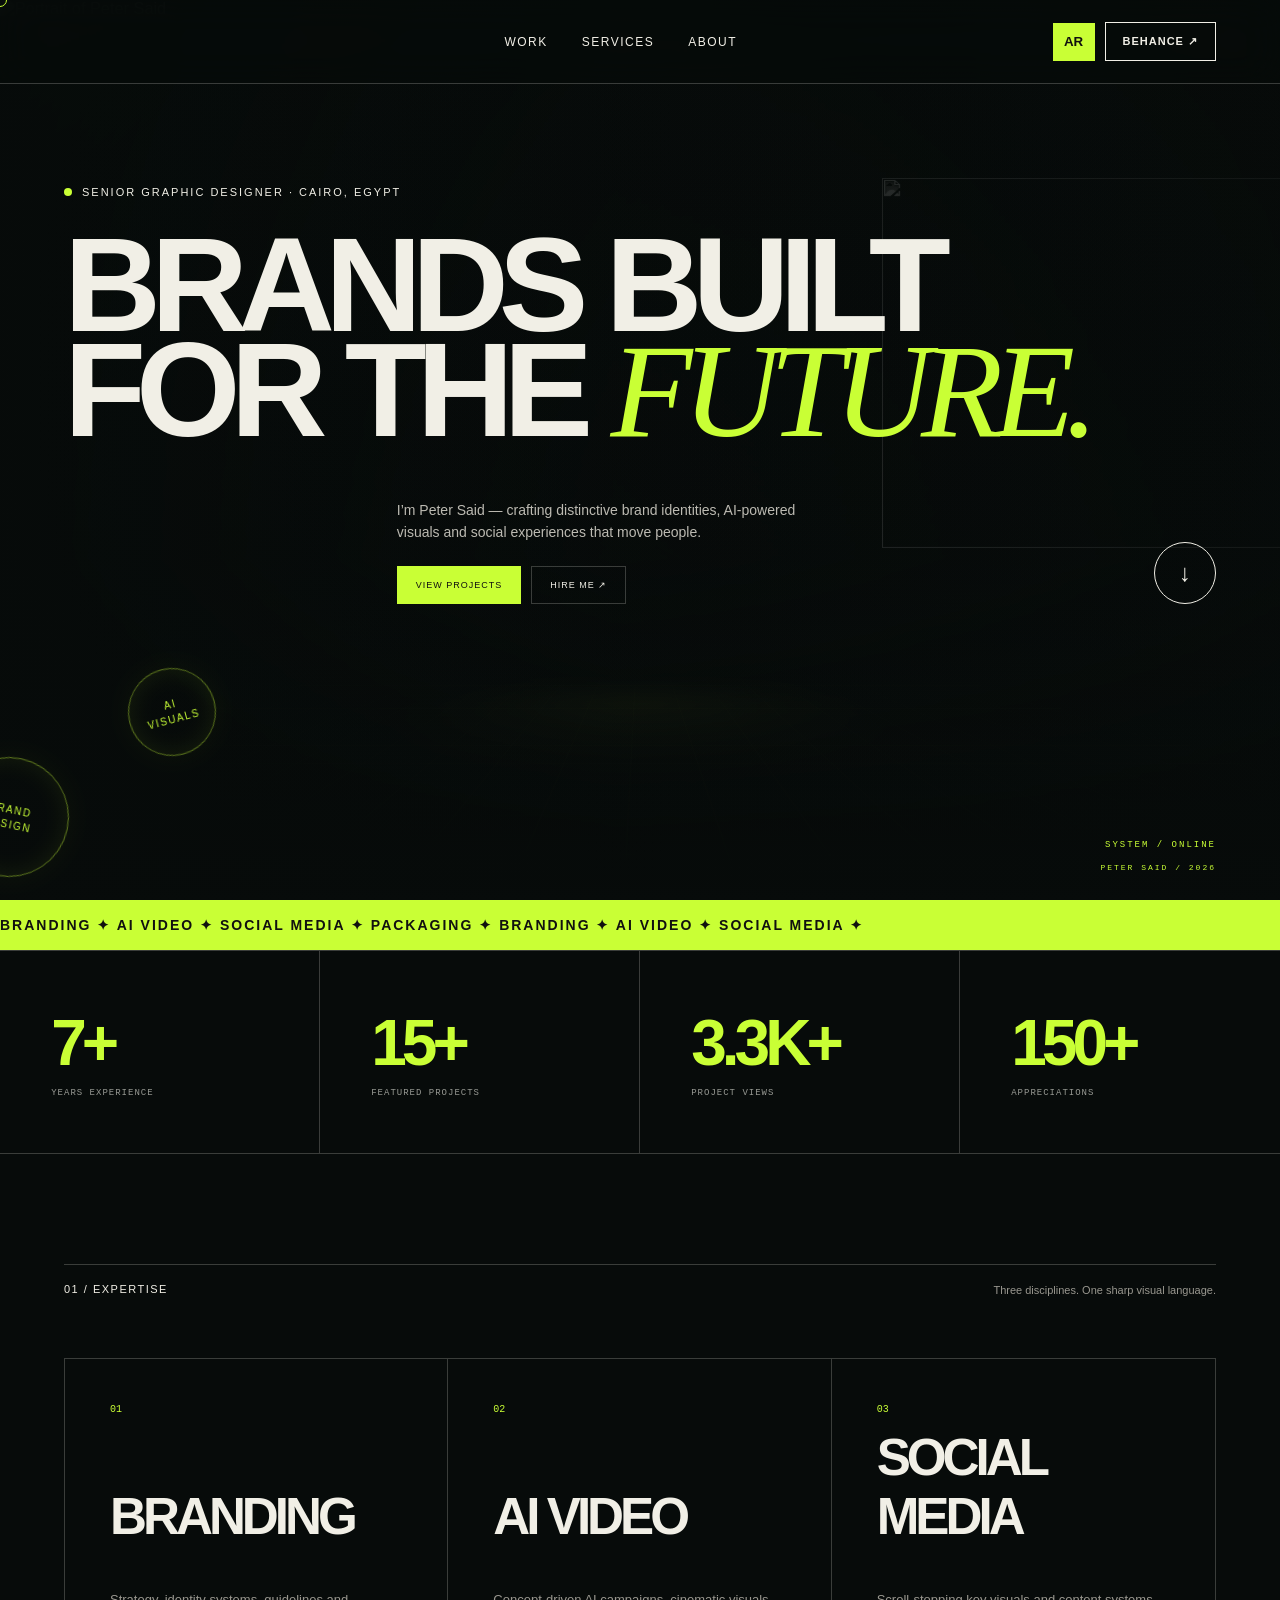
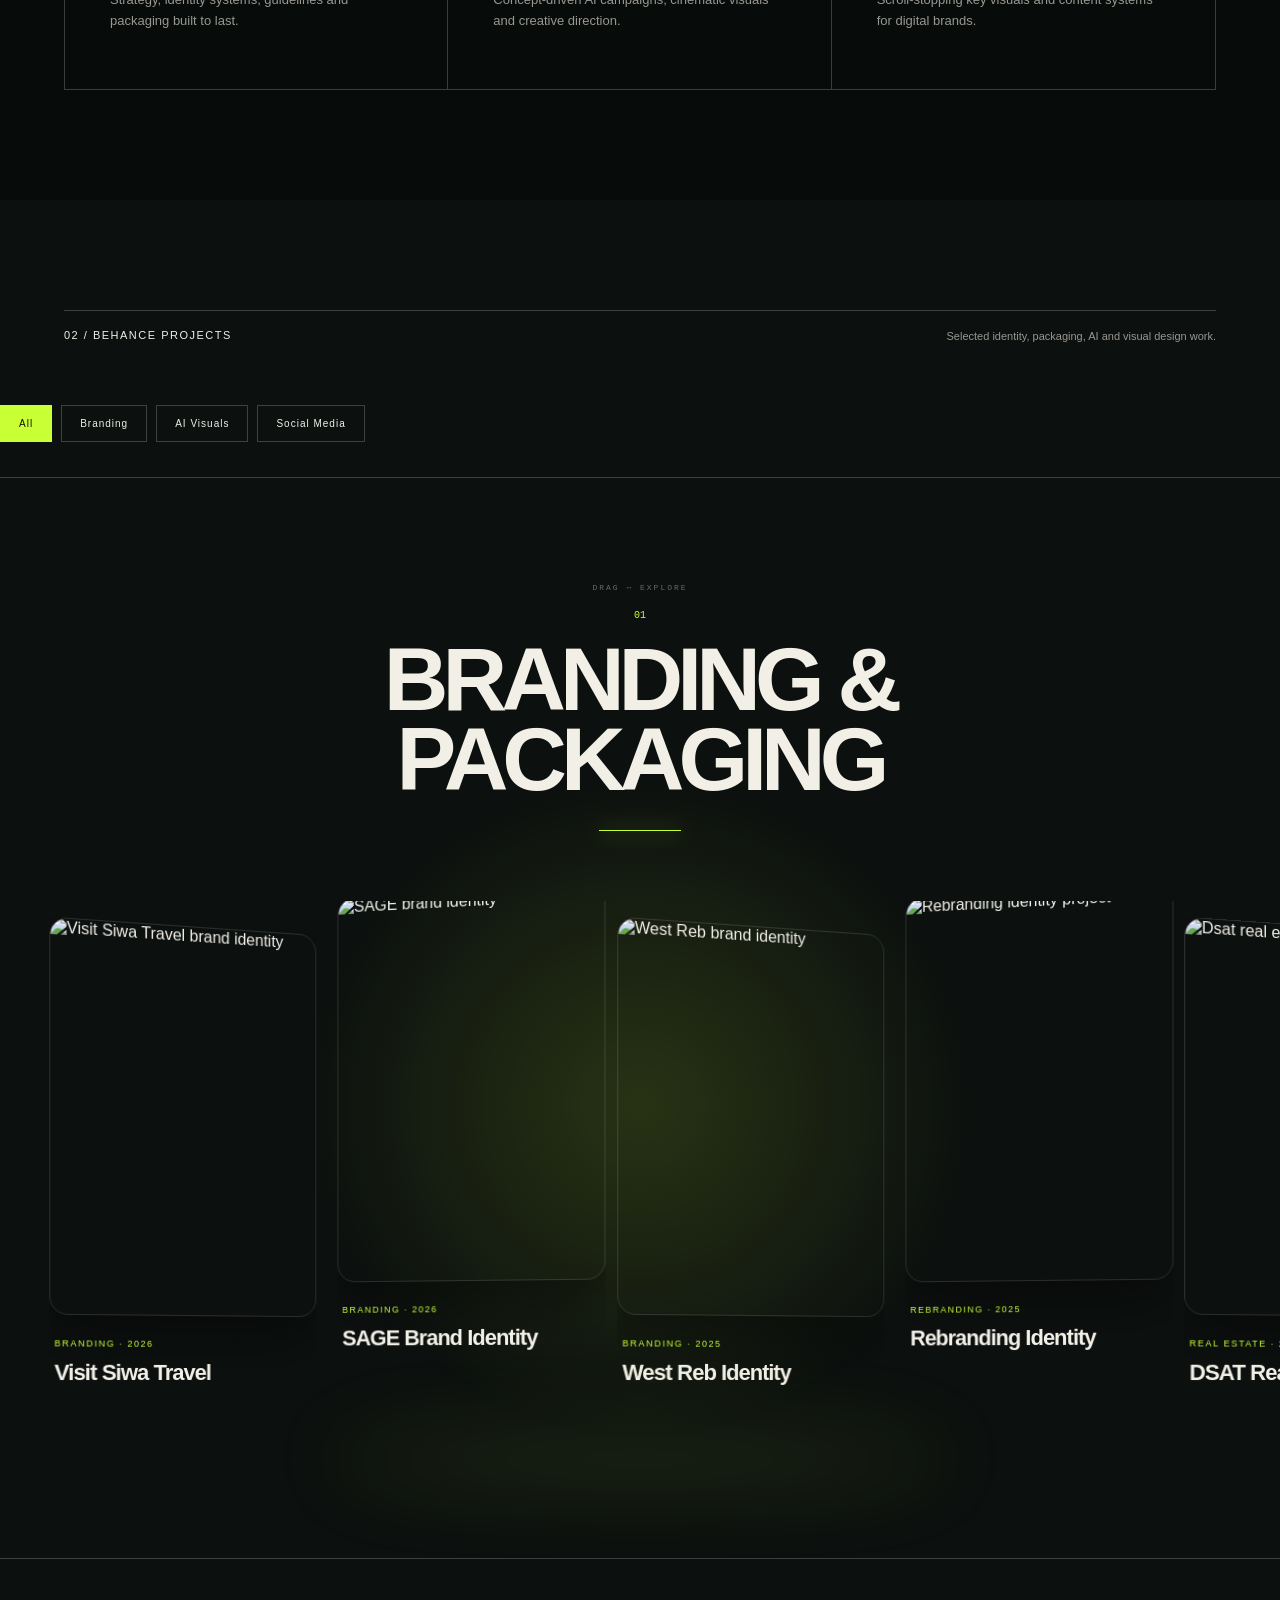
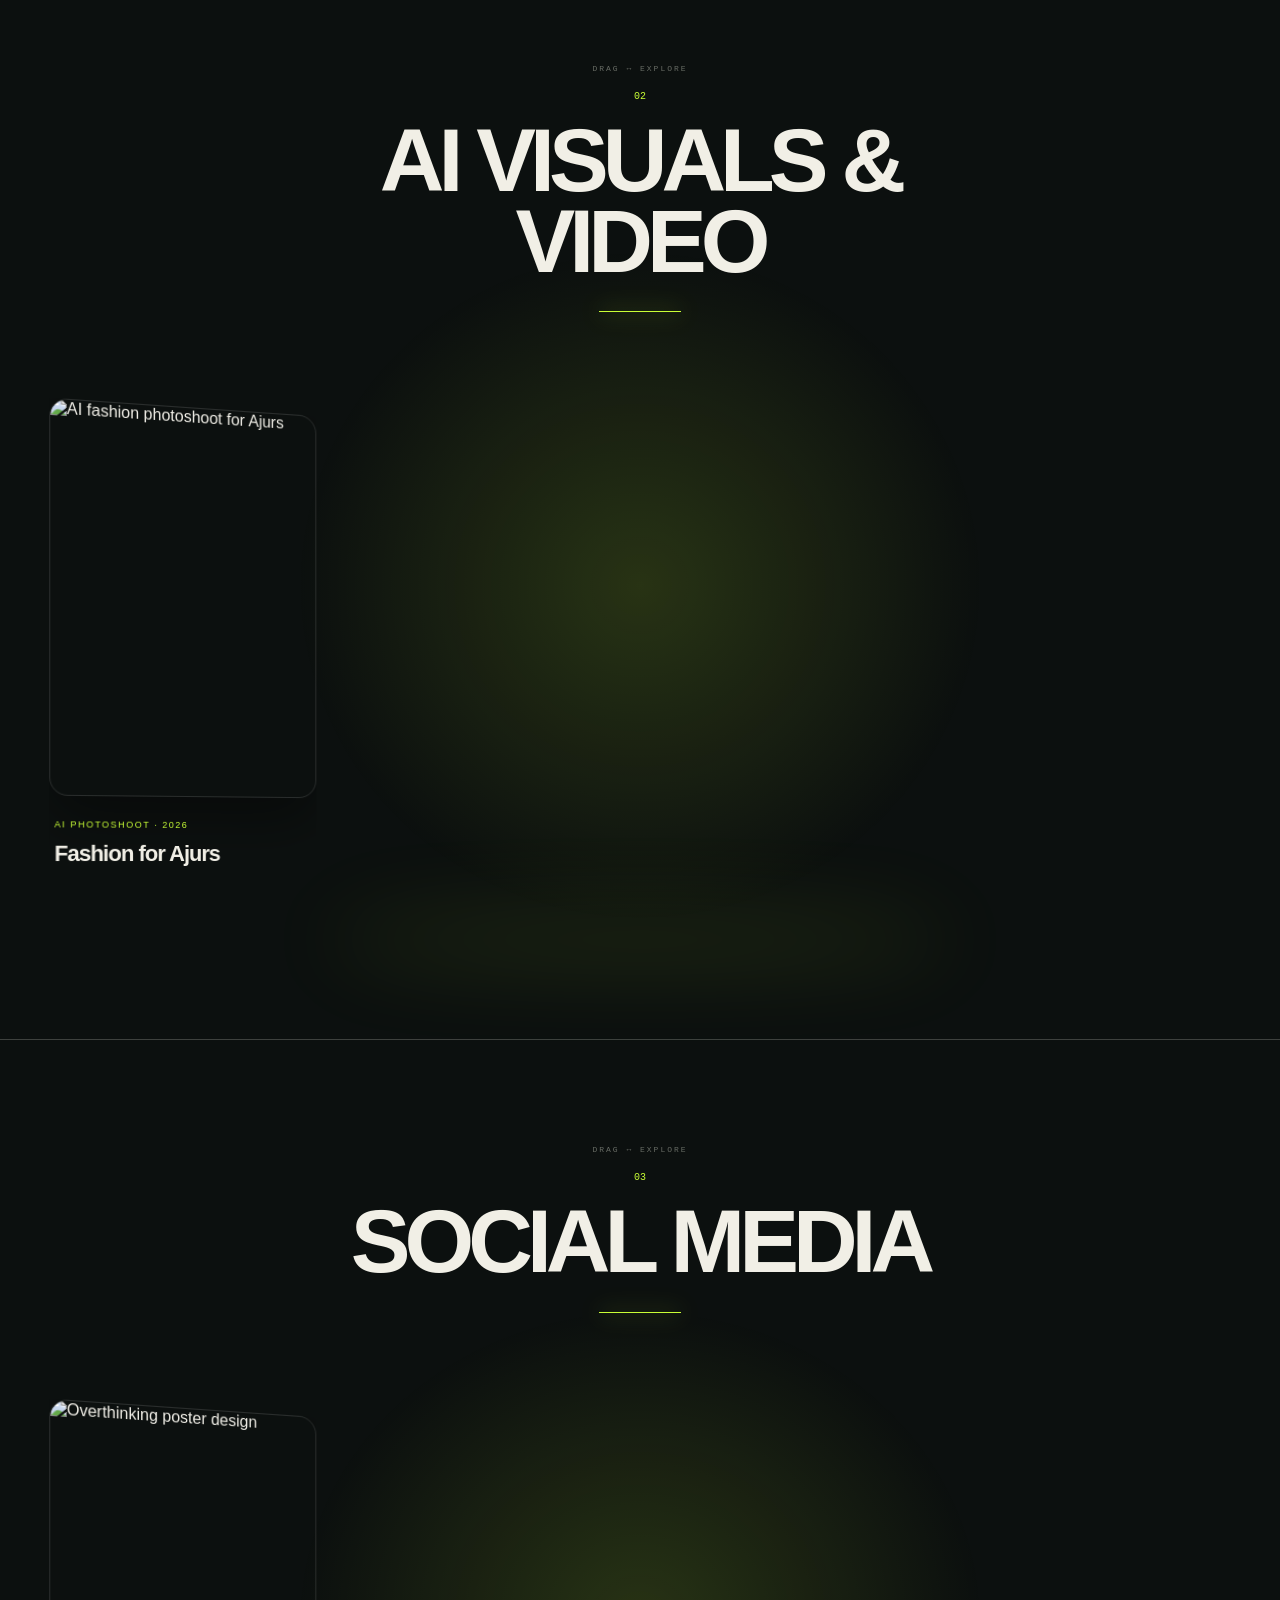
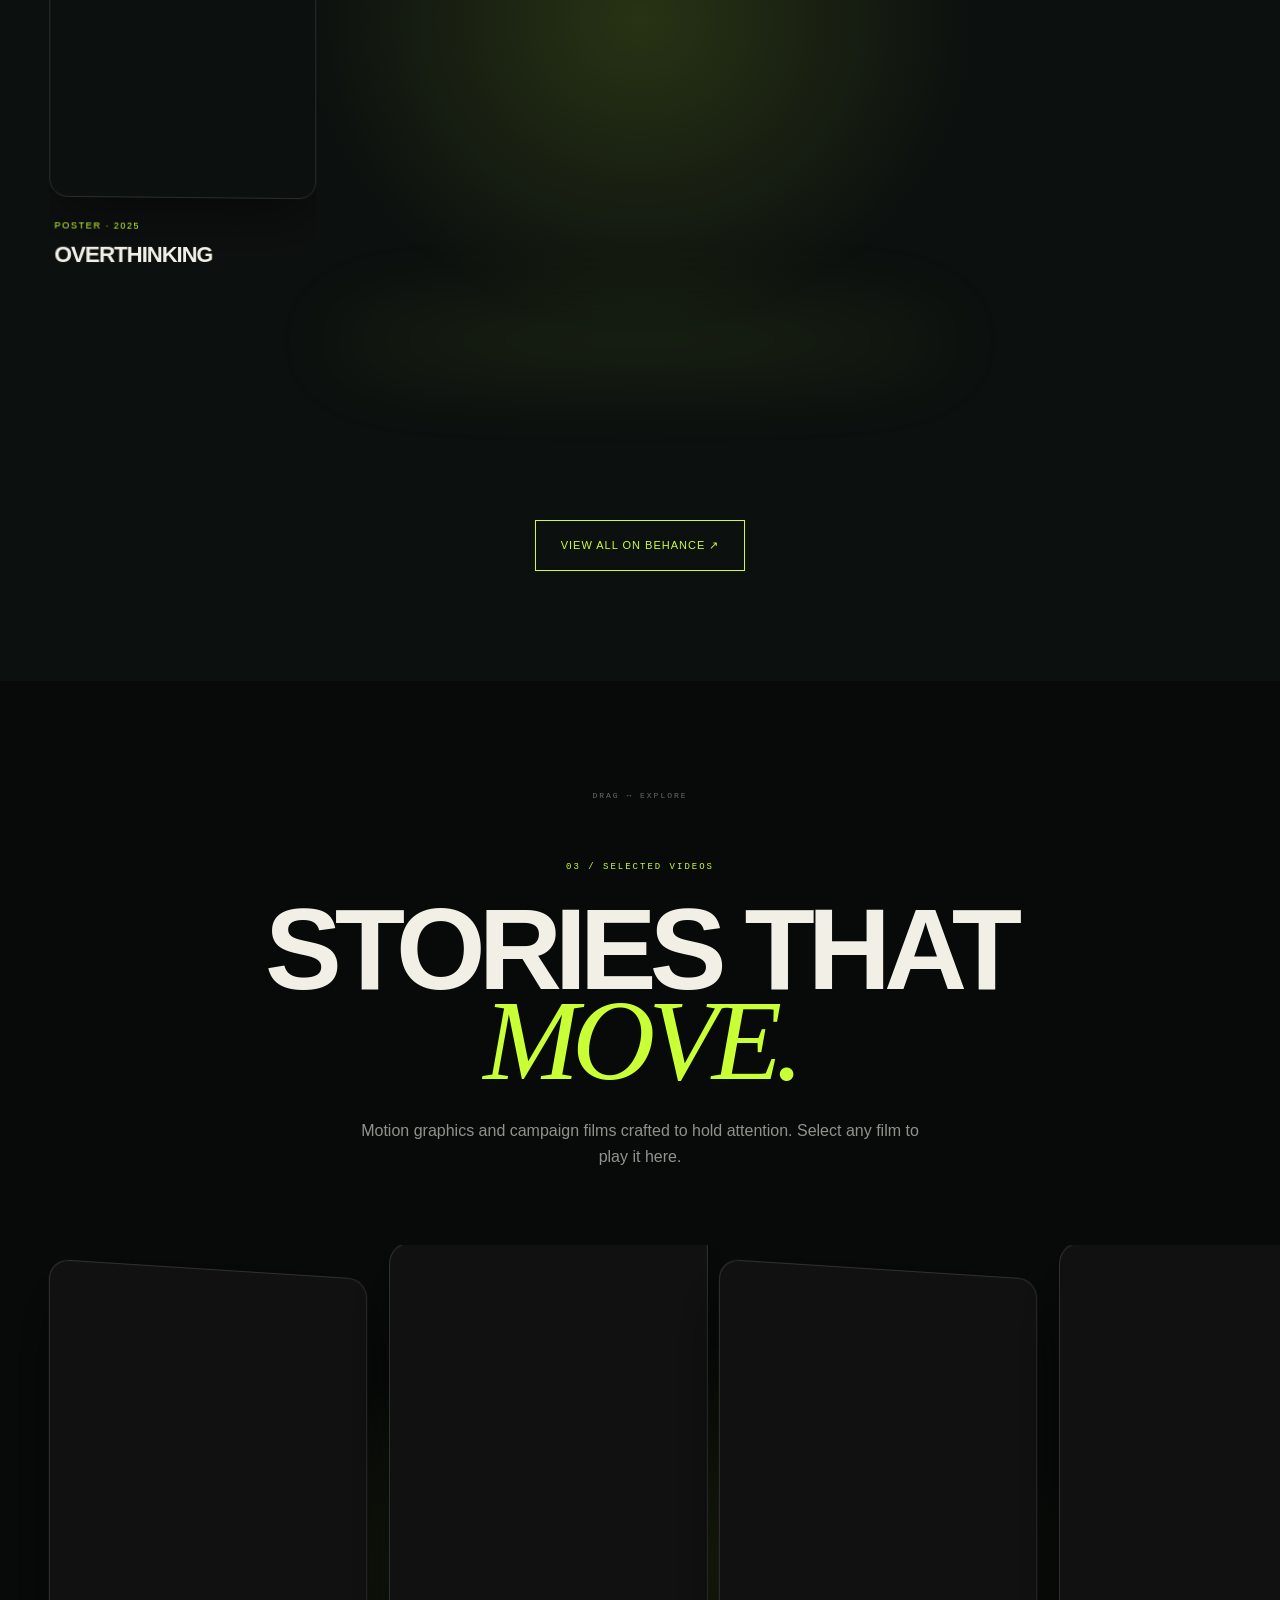
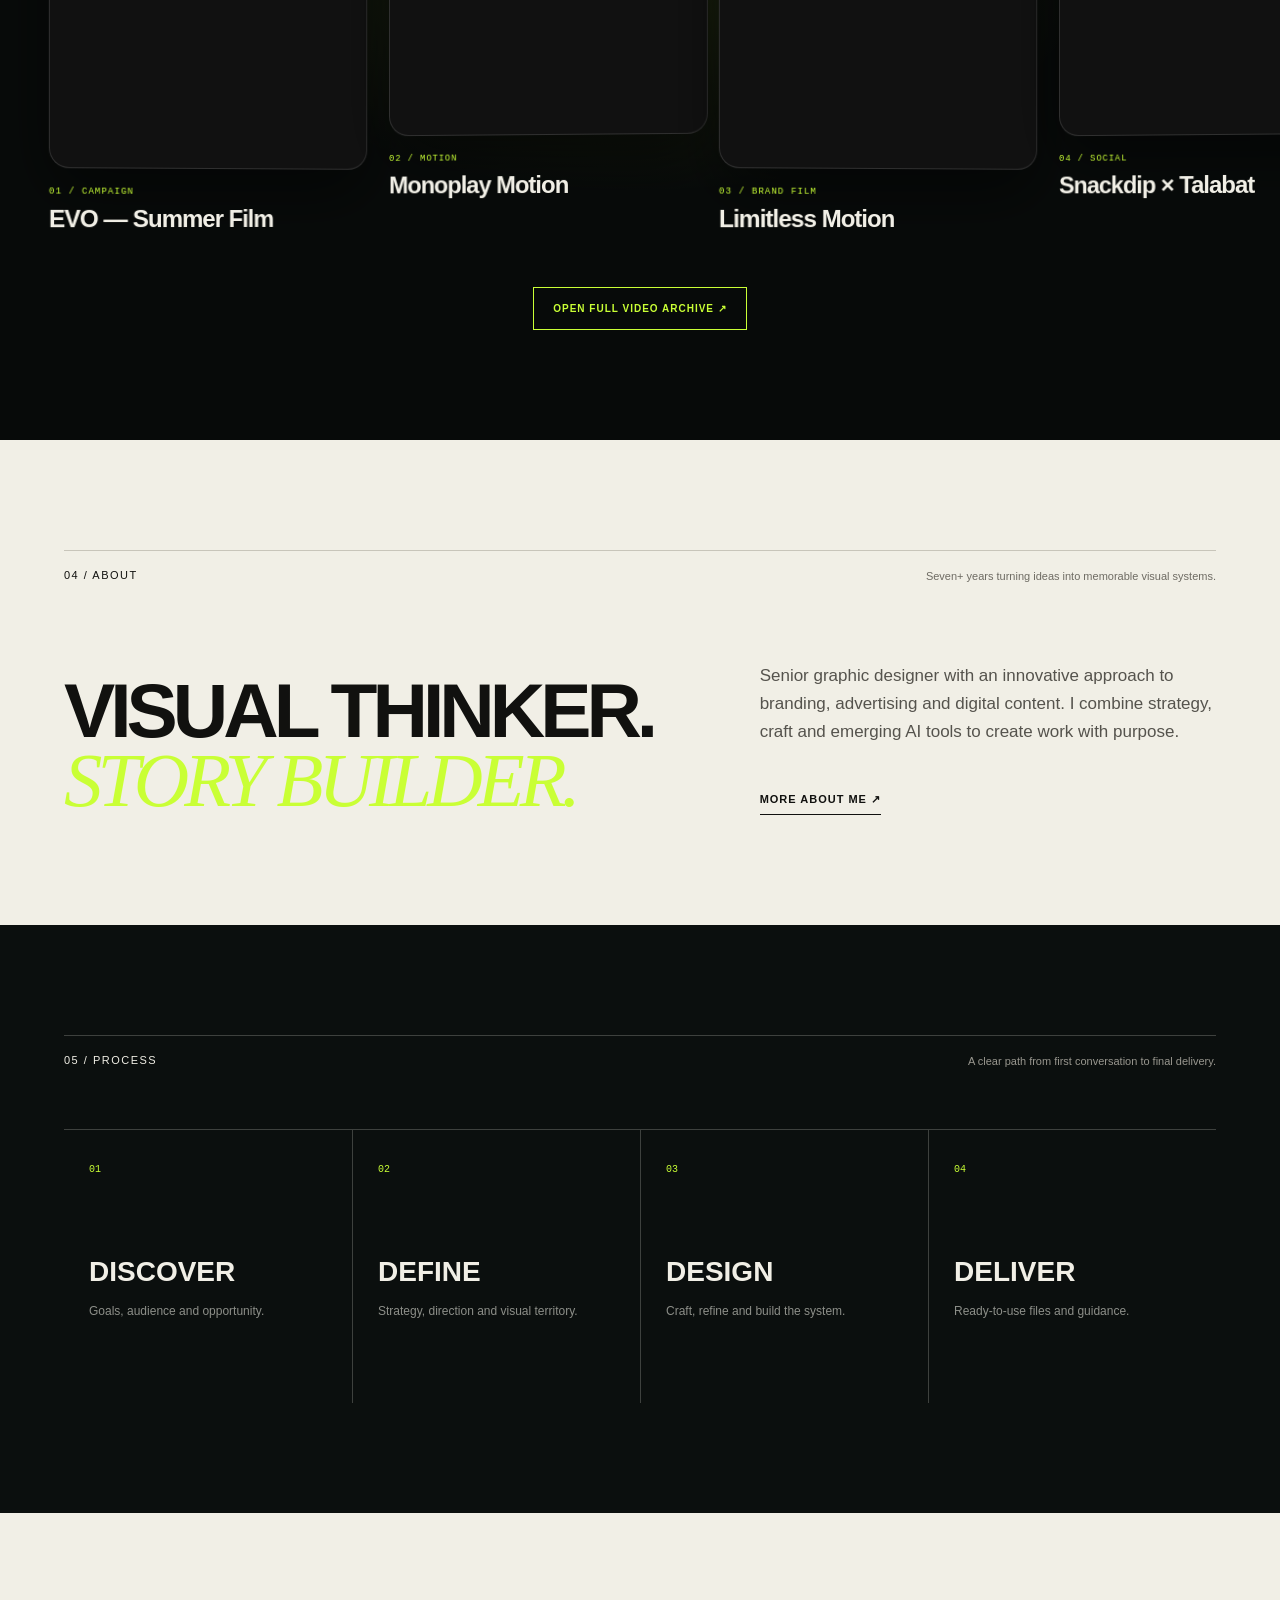
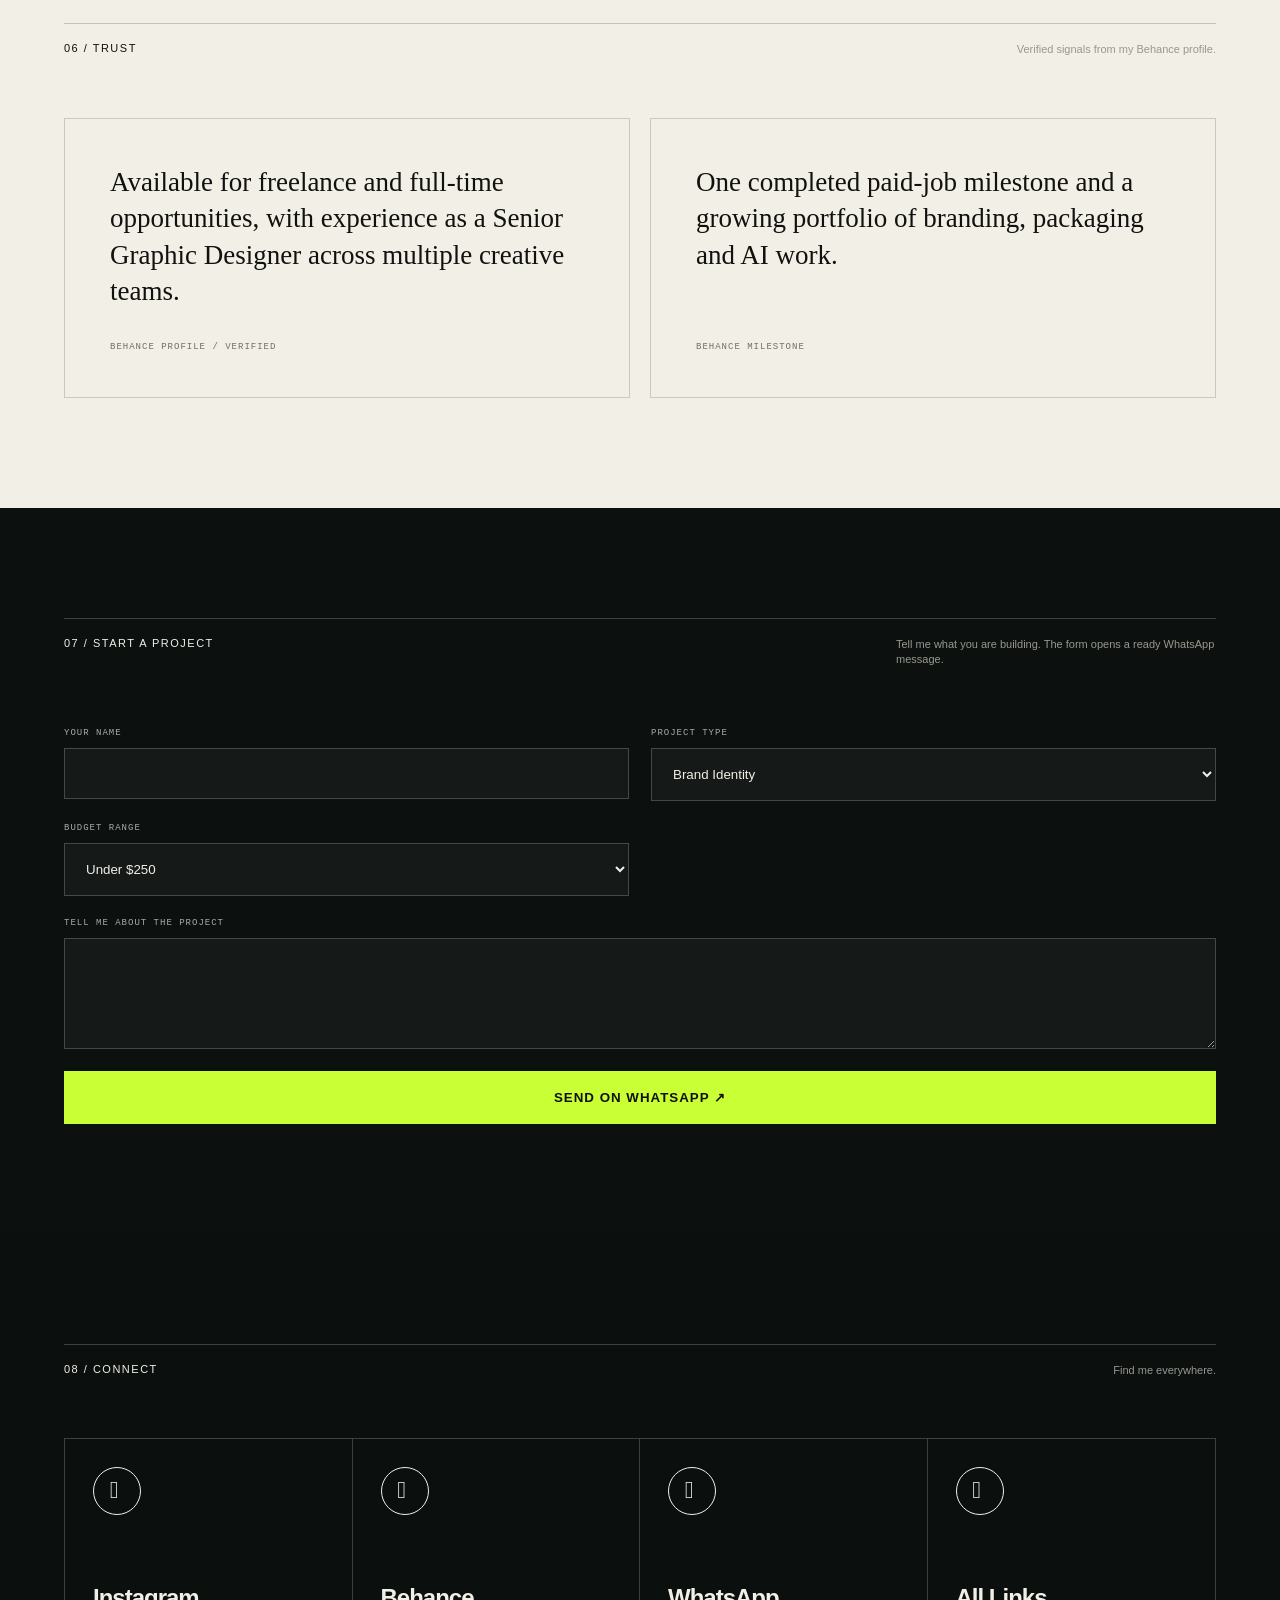
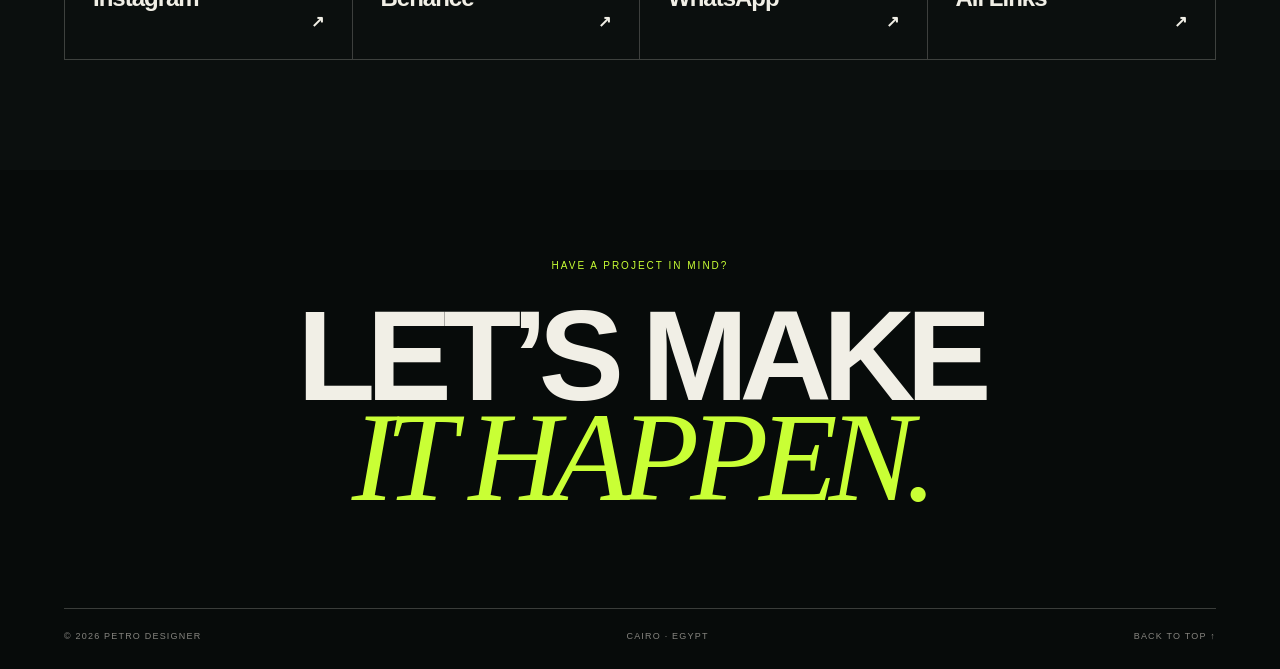
==== index.html @ e55c60f2 "Add files via upload" ====
<!doctype html>
<html lang="en" dir="ltr">
<head>
  <meta charset="UTF-8"><meta name="viewport" content="width=device-width,initial-scale=1">
  <meta name="description" content="Peter Said — Senior Graphic Designer specialized in branding, AI visuals and social media.">
  <title>PetRo Designer — Peter Said</title><link rel="stylesheet" href="app/globals.css"><link rel="stylesheet" href="https://cdnjs.cloudflare.com/ajax/libs/font-awesome/6.7.2/css/all.min.css">
</head>
<body>
<div class="loader" id="loader"><div class="loaderAura"></div><div class="loaderLogo" aria-label="PetRo Designer"><img src="my%20logo.png" alt="PetRo Designer"></div><div class="loaderStatus"><span>CREATIVE SYSTEM</span><span id="loadPercent">00%</span></div><div class="loaderLine"><i></i></div></div>
<div class="cursor" aria-hidden="true"></div><div class="cursorGlow" aria-hidden="true"></div><div class="futureGrid" aria-hidden="true"></div><div class="scanline" aria-hidden="true"></div><div class="progress" aria-hidden="true"></div>
<div class="logo3dScene" aria-hidden="true"><div class="logo3d"><img src="my%20logo.png" alt=""><img src="my%20logo.png" alt=""><img src="my%20logo.png" alt=""><img src="my%20logo.png" alt=""></div></div>
<main>
  <nav class="nav" aria-label="Main navigation">
    <a class="petroLogo" href="#top" aria-label="PetRo Designer"><img src="my%20logo.png" alt="PetRo Designer"></a>
    <div class="navLinks"><a href="#work" data-en="Work" data-ar="الأعمال">Work</a><a href="#services" data-en="Services" data-ar="الخدمات">Services</a><a href="#about" data-en="About" data-ar="عني">About</a></div>
    <div class="navActions"><button class="langBtn" id="langBtn" aria-label="Switch language">AR</button><a class="miniCta" href="https://www.behance.net/petersaid200" target="_blank" rel="noopener">BEHANCE ↗</a></div>
  </nav>

  <section class="hero" id="top">
    <div class="eyebrow"><i></i><span data-en="Senior Graphic Designer · Cairo, Egypt" data-ar="مصمم جرافيك أول · القاهرة، مصر">Senior Graphic Designer · Cairo, Egypt</span></div>
    <h1 data-en="BRANDS BUILT<br>FOR THE <em>FUTURE.</em>" data-ar="هويات بصرية<br><em>تُصنع للمستقبل.</em>">BRANDS BUILT<br>FOR THE <em>FUTURE.</em></h1>
    <div class="heroBottom"><div><p data-en="I’m Peter Said — crafting distinctive brand identities, AI-powered visuals and social experiences that move people." data-ar="أنا بيتر سعيد، أصنع هويات بصرية جريئة، وفيديوهات بالذكاء الاصطناعي، ومحتوى رقمي يلفت الانتباه ويحرّك الجمهور.">I’m Peter Said — crafting distinctive brand identities, AI-powered visuals and social experiences that move people.</p><div class="heroCtas"><a href="#work" data-en="VIEW PROJECTS" data-ar="شاهد المشاريع">VIEW PROJECTS</a><a href="#brief" data-en="HIRE ME ↗" data-ar="ابدأ مشروعك ↗">HIRE ME ↗</a></div></div><a class="circleLink" href="#work" aria-label="Explore work">↓</a></div>
    <figure class="heroPortrait"><img src="https://pps.services.adobe.com/api/profile/F4514E8B63A430880A495EAD%40AdobeID/image/f2b2dad2-868e-4c3e-875a-cc0886c784ab/276" alt="Portrait of Peter Said"><figcaption>PETER SAID / 2026</figcaption></figure>
    <div class="orbit orbitOne">BRAND<br>DESIGN</div><div class="orbit orbitTwo">AI<br>VISUALS</div>
  </section>
  <section class="ticker"><div>BRANDING ✦ AI VIDEO ✦ SOCIAL MEDIA ✦ PACKAGING ✦ BRANDING ✦ AI VIDEO ✦ SOCIAL MEDIA ✦</div></section>
  <section class="stats reveal" aria-label="Career statistics"><article><b>7+</b><span data-en="YEARS EXPERIENCE" data-ar="سنوات خبرة">YEARS EXPERIENCE</span></article><article><b>15+</b><span data-en="FEATURED PROJECTS" data-ar="مشروع مميز">FEATURED PROJECTS</span></article><article><b>3.3K+</b><span data-en="PROJECT VIEWS" data-ar="مشاهدة للمشاريع">PROJECT VIEWS</span></article><article><b>150+</b><span data-en="APPRECIATIONS" data-ar="تقدير للأعمال">APPRECIATIONS</span></article></section>

  <section class="services section reveal" id="services">
    <div class="sectionHead"><span data-en="01 / EXPERTISE" data-ar="01 / التخصصات">01 / EXPERTISE</span><p data-en="Three disciplines. One sharp visual language." data-ar="ثلاثة تخصصات. لغة بصرية واحدة قوية.">Three disciplines. One sharp visual language.</p></div>
    <div class="serviceGrid">
      <article><span>01</span><h2>BRANDING</h2><p data-en="Strategy, identity systems, guidelines and packaging built to last." data-ar="استراتيجية وهوية متكاملة ودليل استخدام وتغليف مصمم للاستمرار.">Strategy, identity systems, guidelines and packaging built to last.</p></article>
      <article><span>02</span><h2>AI VIDEO</h2><p data-en="Concept-driven AI campaigns, cinematic visuals and creative direction." data-ar="حملات ذكاء اصطناعي مبنية على فكرة، وصور سينمائية وإخراج إبداعي.">Concept-driven AI campaigns, cinematic visuals and creative direction.</p></article>
      <article><span>03</span><h2>SOCIAL MEDIA</h2><p data-en="Scroll-stopping key visuals and content systems for digital brands." data-ar="تصميمات ملفتة وأنظمة محتوى متكاملة للعلامات الرقمية.">Scroll-stopping key visuals and content systems for digital brands.</p></article>
    </div>
  </section>

  <section class="projects section" id="work">
    <div class="sectionHead"><span data-en="02 / BEHANCE PROJECTS" data-ar="02 / مشاريع بيهانس">02 / BEHANCE PROJECTS</span><p data-en="Selected identity, packaging, AI and visual design work." data-ar="مختارات من الهوية والتغليف والذكاء الاصطناعي والتصميم البصري.">Selected identity, packaging, AI and visual design work.</p></div>
    <div class="filters" hidden role="group" aria-label="Project filters">
      <button class="active" data-filter="all" data-en="All" data-ar="الكل">All</button><button data-filter="branding" data-en="Branding" data-ar="براندنج">Branding</button><button data-filter="ai" data-en="AI Visuals" data-ar="ذكاء اصطناعي">AI Visuals</button><button data-filter="social" data-en="Social Media" data-ar="سوشيال ميديا">Social Media</button>
    </div>
    <div class="projectGrid">
      <a class="projectCard reveal featuredCase" data-cat="branding" data-case="Visit Siwa Travel|Travel Brand Identity|A complete visual identity created to express Siwa's unique character through a contemporary travel brand." href="https://www.behance.net/gallery/250160241/Visit-Siwa-Travel-Brand-Identity" target="_blank" rel="noopener"><img src="https://mir-s3-cdn-cf.behance.net/projects/404/c2cba6250160241.Y3JvcCw4MDgsNjMyLDAsMA.png" alt="Visit Siwa Travel brand identity" loading="lazy"><div><small>BRANDING · 2026</small><h3>Visit Siwa Travel</h3><span>VIEW CASE ↗</span></div></a>
      <a class="projectCard reveal featuredCase" data-cat="branding" data-case="SAGE Brand Identity|Strategic Brand System|A refined identity system designed for clarity, consistency and confident brand communication." href="https://www.behance.net/gallery/246552875/SAGE-Brand-identity" target="_blank" rel="noopener"><img src="https://mir-s3-cdn-cf.behance.net/projects/404/374b41246552875.Y3JvcCw4MDgsNjMyLDAsMA.png" alt="SAGE brand identity" loading="lazy"><div><small>BRANDING · 2026</small><h3>SAGE Brand Identity</h3><span>VIEW CASE ↗</span></div></a>
      <a class="projectCard reveal featuredCase" data-cat="branding" data-case="West Reb Identity|Real Estate Branding|A bold real-estate identity built to communicate trust, ambition and modern living." href="https://www.behance.net/gallery/238525745/west-reb-Brand-Identity" target="_blank" rel="noopener"><img src="https://mir-s3-cdn-cf.behance.net/projects/404/c59e35238525745.Y3JvcCwzOTk1LDMxMjUsMTY4LDA.png" alt="West Reb brand identity" loading="lazy"><div><small>BRANDING · 2025</small><h3>West Reb Identity</h3><span>VIEW CASE ↗</span></div></a>
      <a class="projectCard reveal" data-cat="branding" href="https://www.behance.net/gallery/236425173/Rebranding-Brand-Identity" target="_blank" rel="noopener"><img src="https://mir-s3-cdn-cf.behance.net/projects/404/b698e2236425173.Y3JvcCwyMDcxLDE2MjAsNDA1LDA.png" alt="Rebranding identity project" loading="lazy"><div><small>REBRANDING · 2025</small><h3>Rebranding Identity</h3><span>VIEW CASE ↗</span></div></a>
      <a class="projectCard reveal" data-cat="branding" href="https://www.behance.net/gallery/237714435/Dsat-Real-Estate-Brand-Identity" target="_blank" rel="noopener"><img src="https://mir-s3-cdn-cf.behance.net/projects/404/ef5b54237714435.Y3JvcCwxMTk0LDkzNCwxMDMsMA.png" alt="Dsat real estate brand identity" loading="lazy"><div><small>REAL ESTATE · 2025</small><h3>DSAT Real Estate</h3><span>VIEW CASE ↗</span></div></a>
      <a class="projectCard reveal" data-cat="branding" href="https://www.behance.net/gallery/232823625/1BC-Brand-identity" target="_blank" rel="noopener"><img src="https://mir-s3-cdn-cf.behance.net/projects/404/610586232823625.Y3JvcCw4MDgsNjMyLDAsMA.png" alt="1BC brand identity" loading="lazy"><div><small>BRANDING · 2025</small><h3>1BC Brand Identity</h3><span>VIEW CASE ↗</span></div></a>
      <a class="projectCard reveal" data-cat="branding" href="https://www.behance.net/gallery/227911209/Qurtuba-developments-Brand-Identity" target="_blank" rel="noopener"><img src="https://mir-s3-cdn-cf.behance.net/projects/404/bf1cb2227911209.Y3JvcCw4MDgsNjMyLDAsMA.png" alt="Qurtuba developments identity" loading="lazy"><div><small>REAL ESTATE · 2025</small><h3>Qurtuba Developments</h3><span>VIEW CASE ↗</span></div></a>
      <a class="projectCard reveal" data-cat="branding" href="https://www.behance.net/gallery/245087451/Hunger-Station-identity-Packaging-Fried-Chicken" target="_blank" rel="noopener"><img src="https://mir-s3-cdn-cf.behance.net/projects/404/033a94245087451.Y3JvcCw5OTgsNzgxLDIwMCww.png" alt="Hunger Station identity and packaging" loading="lazy"><div><small>PACKAGING · 2026</small><h3>Hunger Station</h3><span>VIEW CASE ↗</span></div></a>
      <a class="projectCard reveal" data-cat="branding" href="https://www.behance.net/gallery/229304933/Skincare-Identity-cosmetics-Packaging" target="_blank" rel="noopener"><img src="https://mir-s3-cdn-cf.behance.net/projects/404/8194aa229304933.Y3JvcCw4MDgsNjMyLDAsMA.png" alt="Skincare identity and packaging" loading="lazy"><div><small>PACKAGING · 2025</small><h3>Skincare Identity</h3><span>VIEW CASE ↗</span></div></a>
      <a class="projectCard reveal" data-cat="ai" href="https://www.behance.net/gallery/244431391/Ai-Photoshoot-Fashion-For-Ajurs" target="_blank" rel="noopener"><img src="https://mir-s3-cdn-cf.behance.net/projects/404/7c14bd244431391.Y3JvcCw4MDgsNjMyLDAsMA.png" alt="AI fashion photoshoot for Ajurs" loading="lazy"><div><small>AI PHOTOSHOOT · 2026</small><h3>Fashion for Ajurs</h3><span>VIEW CASE ↗</span></div></a>
      <a class="projectCard reveal" data-cat="social" href="https://www.behance.net/gallery/230891259/OVERTHINKING-Poster-Design" target="_blank" rel="noopener"><img src="https://mir-s3-cdn-cf.behance.net/projects/404/439ea0230891259.Y3JvcCwzODM1LDMwMDAsODUsMA.png" alt="Overthinking poster design" loading="lazy"><div><small>POSTER · 2025</small><h3>OVERTHINKING</h3><span>VIEW CASE ↗</span></div></a>
    </div>
    <a class="allBehance" href="https://www.behance.net/petersaid200" target="_blank" rel="noopener" data-en="VIEW ALL ON BEHANCE ↗" data-ar="شاهد كل المشاريع على بيهانس ↗">VIEW ALL ON BEHANCE ↗</a>
  </section>

  <section class="videoSection section reveal" id="videos"><div class="videoIntro"><small data-en="03 / SELECTED VIDEOS" data-ar="03 / مختارات الفيديو">03 / SELECTED VIDEOS</small><h2 data-en="STORIES THAT<br><em>MOVE.</em>" data-ar="حكايات بصرية<br><em>تتحرك.</em>">STORIES THAT<br><em>MOVE.</em></h2><p data-en="Motion graphics and campaign films crafted to hold attention. Select any film to play it here." data-ar="أعمال موشن وفيديوهات إعلانية مصممة لتلفت الانتباه. اختر أي فيديو لتشغيله من داخل الموقع.">Motion graphics and campaign films crafted to hold attention. Select any film to play it here.</p></div><div class="videoRail">
    <article class="videoCard"><div class="videoPlayer"><iframe src="https://drive.google.com/file/d/1jkOEf_mvUsk35HjIl5HwAUp2GnOeI1nU/preview" title="EVO summer campaign" loading="lazy" allow="autoplay; fullscreen" allowfullscreen></iframe></div><span>01 / CAMPAIGN</span><h3 data-en="EVO — Summer Film" data-ar="إيڤو — حملة الصيف">EVO — Summer Film</h3></article>
    <article class="videoCard"><div class="videoPlayer"><iframe src="https://drive.google.com/file/d/19A2_KOm7AikJQSLwDeBbDFK4VF4V1K1m/preview" title="Monoplay motion" loading="lazy" allow="autoplay; fullscreen" allowfullscreen></iframe></div><span>02 / MOTION</span><h3>Monoplay Motion</h3></article>
    <article class="videoCard"><div class="videoPlayer"><iframe src="https://drive.google.com/file/d/1XdnEVkRPGKb4OgGZF3BW-ZhMaGcLM-yI/preview" title="Limitless motion" loading="lazy" allow="autoplay; fullscreen" allowfullscreen></iframe></div><span>03 / BRAND FILM</span><h3>Limitless Motion</h3></article>
    <article class="videoCard"><div class="videoPlayer"><iframe src="https://drive.google.com/file/d/1fq6jJgZpMnkD6WIaySA1pv9fkqZa_yJh/preview" title="Snackdip motion" loading="lazy" allow="autoplay; fullscreen" allowfullscreen></iframe></div><span>04 / SOCIAL</span><h3>Snackdip × Talabat</h3></article>
    <article class="videoCard"><div class="videoPlayer"><iframe src="https://drive.google.com/file/d/1ZFnw8OFpcDMa9HmQaehwSRHtcwld0TY1/preview" title="Al Shams film" loading="lazy" allow="autoplay; fullscreen" allowfullscreen></iframe></div><span>05 / COMMERCIAL</span><h3>Al-Shams Film</h3></article>
    <article class="videoCard"><div class="videoPlayer"><iframe src="https://drive.google.com/file/d/15pn_Jm34xsKxVD5dbUX_JuJyK33tn_mx/preview" title="Pioneers Halloween" loading="lazy" allow="autoplay; fullscreen" allowfullscreen></iframe></div><span>06 / SEASONAL</span><h3>Pioneers Halloween</h3></article>
  </div><a class="videoLink" href="https://drive.google.com/drive/folders/14EFdOp_zC9N1ThoEyNxz_8KDhMHab-0n?usp=sharing" target="_blank" rel="noopener" data-en="OPEN FULL VIDEO ARCHIVE ↗" data-ar="شاهد أرشيف الفيديو الكامل ↗">OPEN FULL VIDEO ARCHIVE ↗</a></section>
  <section class="about section reveal" id="about"><div class="sectionHead"><span data-en="04 / ABOUT" data-ar="04 / عني">04 / ABOUT</span><p data-en="Seven+ years turning ideas into memorable visual systems." data-ar="أكثر من سبع سنوات في تحويل الأفكار إلى أنظمة بصرية لا تُنسى.">Seven+ years turning ideas into memorable visual systems.</p></div><div class="aboutGrid"><h2 data-en="VISUAL THINKER.<br><em>STORY BUILDER.</em>" data-ar="أفكر بالصورة.<br><em>وأبني الحكاية.</em>">VISUAL THINKER.<br><em>STORY BUILDER.</em></h2><div><p data-en="Senior graphic designer with an innovative approach to branding, advertising and digital content. I combine strategy, craft and emerging AI tools to create work with purpose." data-ar="مصمم جرافيك أول برؤية مبتكرة في البراندنج والإعلان والمحتوى الرقمي. أدمج الاستراتيجية والحرفة وأدوات الذكاء الاصطناعي لصناعة أعمال لها هدف.">Senior graphic designer with an innovative approach to branding, advertising and digital content. I combine strategy, craft and emerging AI tools to create work with purpose.</p><a href="https://bio.site/Peter.Said" target="_blank" rel="noopener" data-en="MORE ABOUT ME ↗" data-ar="اعرف عني أكثر ↗">MORE ABOUT ME ↗</a></div></div></section>
  <section class="process section reveal"><div class="sectionHead"><span data-en="05 / PROCESS" data-ar="05 / طريقة العمل">05 / PROCESS</span><p data-en="A clear path from first conversation to final delivery." data-ar="خطوات واضحة من أول محادثة حتى التسليم النهائي.">A clear path from first conversation to final delivery.</p></div><div class="processGrid"><article><b>01</b><h3 data-en="DISCOVER" data-ar="نفهم">DISCOVER</h3><p data-en="Goals, audience and opportunity." data-ar="الأهداف والجمهور والفرصة.">Goals, audience and opportunity.</p></article><article><b>02</b><h3 data-en="DEFINE" data-ar="نحدد">DEFINE</h3><p data-en="Strategy, direction and visual territory." data-ar="الاستراتيجية والاتجاه البصري.">Strategy, direction and visual territory.</p></article><article><b>03</b><h3 data-en="DESIGN" data-ar="نصمم">DESIGN</h3><p data-en="Craft, refine and build the system." data-ar="نصمم ونطور النظام الكامل.">Craft, refine and build the system.</p></article><article><b>04</b><h3 data-en="DELIVER" data-ar="نسلم">DELIVER</h3><p data-en="Ready-to-use files and guidance." data-ar="ملفات جاهزة ودليل استخدام.">Ready-to-use files and guidance.</p></article></div></section>
  <section class="proof section reveal"><div class="sectionHead"><span data-en="06 / TRUST" data-ar="06 / الثقة">06 / TRUST</span><p data-en="Verified signals from my Behance profile." data-ar="مؤشرات موثقة من حسابي على بيهانس.">Verified signals from my Behance profile.</p></div><div class="proofGrid"><blockquote><p data-en="Available for freelance and full-time opportunities, with experience as a Senior Graphic Designer across multiple creative teams." data-ar="متاح للعمل الحر والدوام الكامل، مع خبرة كمصمم جرافيك أول داخل فرق إبداعية متعددة.">Available for freelance and full-time opportunities, with experience as a Senior Graphic Designer across multiple creative teams.</p><cite>BEHANCE PROFILE / VERIFIED</cite></blockquote><blockquote><p data-en="One completed paid-job milestone and a growing portfolio of branding, packaging and AI work." data-ar="مشروع مدفوع مكتمل على بيهانس وبورتفوليو متطور في البراندنج والتغليف والذكاء الاصطناعي.">One completed paid-job milestone and a growing portfolio of branding, packaging and AI work.</p><cite>BEHANCE MILESTONE</cite></blockquote></div></section>
  <section class="brief section reveal" id="brief"><div class="sectionHead"><span data-en="07 / START A PROJECT" data-ar="07 / ابدأ مشروعك">07 / START A PROJECT</span><p data-en="Tell me what you are building. The form opens a ready WhatsApp message." data-ar="احكي لي عن مشروعك. النموذج يفتح رسالة واتساب جاهزة.">Tell me what you are building. The form opens a ready WhatsApp message.</p></div><form id="briefForm"><label><span data-en="YOUR NAME" data-ar="الاسم">YOUR NAME</span><input required name="name" autocomplete="name"></label><label><span data-en="PROJECT TYPE" data-ar="نوع المشروع">PROJECT TYPE</span><select name="type"><option>Brand Identity</option><option>Social Media</option><option>AI Campaign / Video</option><option>Packaging</option></select></label><label><span data-en="BUDGET RANGE" data-ar="الميزانية المتوقعة">BUDGET RANGE</span><select name="budget"><option>Under $250</option><option>$250 — $500</option><option>$500 — $1,000</option><option>$1,000+</option></select></label><label class="message"><span data-en="TELL ME ABOUT THE PROJECT" data-ar="تفاصيل المشروع">TELL ME ABOUT THE PROJECT</span><textarea required name="message" rows="5"></textarea></label><button type="submit" data-en="SEND ON WHATSAPP ↗" data-ar="إرسال على واتساب ↗">SEND ON WHATSAPP ↗</button></form></section>
  <section class="connect section reveal" id="contact"><div class="sectionHead"><span data-en="08 / CONNECT" data-ar="08 / تواصل معي">08 / CONNECT</span><p data-en="Find me everywhere." data-ar="تواصل معي على كل المنصات.">Find me everywhere.</p></div><div class="socialGrid"><a href="https://www.instagram.com/petrodesigner" target="_blank" rel="noopener" aria-label="Instagram"><i class="fa-brands fa-instagram"></i><span>Instagram</span><b>↗</b></a><a href="https://www.behance.net/petersaid200" target="_blank" rel="noopener" aria-label="Behance"><i class="fa-brands fa-behance"></i><span>Behance</span><b>↗</b></a><a href="https://wa.me/201284395374" target="_blank" rel="noopener" aria-label="WhatsApp"><i class="fa-brands fa-whatsapp"></i><span>WhatsApp</span><b>↗</b></a><a href="https://bio.site/Peter.Said" target="_blank" rel="noopener" aria-label="All links"><i class="fa-solid fa-link"></i><span>All Links</span><b>↗</b></a></div></section>
  <footer class="reveal"><p data-en="HAVE A PROJECT IN MIND?" data-ar="عندك مشروع جديد؟">HAVE A PROJECT IN MIND?</p><h2 data-en="LET’S MAKE<br><em>IT HAPPEN.</em>" data-ar="خلّينا نحوله<br><em>لحقيقة.</em>">LET’S MAKE<br><em>IT HAPPEN.</em></h2><div class="footerBottom"><span>© 2026 PETRO DESIGNER</span><span>CAIRO · EGYPT</span><a href="#top">BACK TO TOP ↑</a></div></footer>
</main>
<dialog class="caseModal" id="caseModal"><button class="modalClose" aria-label="Close">×</button><img alt="Featured case study"><div><small>FEATURED CASE STUDY</small><h2></h2><h3></h3><p></p><div class="caseSteps"><span>DISCOVERY</span><span>STRATEGY</span><span>IDENTITY</span><span>DELIVERY</span></div><a target="_blank" rel="noopener">VIEW FULL CASE ON BEHANCE ↗</a></div></dialog>
<script>
const reduced=matchMedia('(prefers-reduced-motion:reduce)').matches,progress=document.querySelector('.progress'),cursor=document.querySelector('.cursor'),glow=document.querySelector('.cursorGlow');
if(!reduced){const observer=new IntersectionObserver(es=>es.forEach(e=>{if(e.isIntersecting){e.target.classList.add('isVisible');observer.unobserve(e.target)}}),{threshold:.1});document.querySelectorAll('.reveal').forEach(x=>observer.observe(x));addEventListener('scroll',()=>{const m=document.documentElement.scrollHeight-innerHeight;progress.style.transform=`scaleX(${m?scrollY/m:0})`;document.documentElement.style.setProperty('--scroll',scrollY)},{passive:true});addEventListener('pointermove',e=>{cursor.style.transform=`translate(${e.clientX}px,${e.clientY}px)`;glow.animate({left:`${e.clientX}px`,top:`${e.clientY}px`},{duration:700,fill:'forwards'})});document.querySelectorAll('a,button').forEach(a=>{a.onmouseenter=()=>document.body.classList.add('linkHover');a.onmouseleave=()=>document.body.classList.remove('linkHover')})}else document.querySelectorAll('.reveal').forEach(x=>x.classList.add('isVisible'));
document.querySelectorAll('.filters button').forEach(btn=>btn.onclick=()=>{document.querySelector('.filters .active').classList.remove('active');btn.classList.add('active');document.querySelectorAll('.projectCard').forEach(c=>c.hidden=btn.dataset.filter!=='all'&&c.dataset.cat!==btn.dataset.filter)});
const pg=document.querySelector('.projectGrid');['branding','ai','social'].forEach((cat,index)=>{const cards=[...pg.querySelectorAll(`[data-cat="${cat}"]`)];if(!cards.length)return;const block=document.createElement('section');block.className='projectGroup';const title=document.createElement('div');title.className='groupTitle';const en=cat==='branding'?'BRANDING & PACKAGING':cat==='ai'?'AI VISUALS & VIDEO':'SOCIAL MEDIA',ar=cat==='branding'?'البراندنج والتغليف':cat==='ai'?'الذكاء الاصطناعي والفيديو':'السوشيال ميديا';title.innerHTML=`<span>0${index+1}</span><h2 data-en="${en}" data-ar="${ar}">${en}</h2>`;const grid=document.createElement('div');grid.className='categoryGrid';cards.forEach(card=>grid.appendChild(card));block.append(title,grid);pg.appendChild(block)});
const admin=JSON.parse(localStorage.getItem('petroAdminConfig')||'null');if(admin){const copy=admin.copy||{};const heroTitle=document.querySelector('.hero h1'),heroIntro=document.querySelector('.heroBottom p'),aboutText=document.querySelector('.aboutGrid>div p');if(copy.heroEn){heroTitle.dataset.en=copy.heroEn;heroTitle.dataset.ar=copy.heroAr;heroTitle.innerHTML=copy.heroEn}if(copy.introEn){heroIntro.dataset.en=copy.introEn;heroIntro.dataset.ar=copy.introAr;heroIntro.textContent=copy.introEn}if(copy.aboutEn){aboutText.dataset.en=copy.aboutEn;aboutText.dataset.ar=copy.aboutAr;aboutText.textContent=copy.aboutEn}document.querySelectorAll('.projectCard').forEach(card=>{if((admin.hiddenProjects||[]).includes(card.querySelector('h3').textContent.trim()))card.remove()});(admin.customProjects||[]).forEach(p=>{const grid=document.querySelector(`.projectCard[data-cat="${p.cat}"]`)?.closest('.categoryGrid');if(!grid)return;const card=document.createElement('a');card.className='projectCard reveal isVisible';card.href=p.url;card.target='_blank';card.rel='noopener';card.innerHTML=`<img src="${p.image}" alt="${p.title}" loading="lazy"><div><small>${p.cat.toUpperCase()}</small><h3>${p.title}</h3><span>VIEW CASE ↗</span></div>`;grid.appendChild(card)});document.querySelectorAll('.videoCard').forEach(card=>{if((admin.hiddenVideos||[]).includes(card.querySelector('h3').textContent.trim()))card.remove()});const rail=document.querySelector('.videoRail');(admin.customVideos||[]).forEach((v,i)=>{const card=document.createElement('article');card.className='videoCard';card.innerHTML=`<div class="videoPlayer"><iframe src="https://drive.google.com/file/d/${v.id}/preview" title="${v.title}" loading="lazy" allow="autoplay; fullscreen" allowfullscreen></iframe></div><span>${String(i+7).padStart(2,'0')} / ${v.tag||'MOTION'}</span><h3>${v.title}</h3>`;rail.appendChild(card)});const s=admin.settings||{};if(s.loader===false)document.getElementById('loader').remove();if(s.stats===false)document.querySelector('.stats').remove();if(s.process===false)document.querySelector('.process').remove()}
let lang='en';document.getElementById('langBtn').onclick=()=>{lang=lang==='en'?'ar':'en';document.documentElement.lang=lang;document.documentElement.dir=lang==='ar'?'rtl':'ltr';document.getElementById('langBtn').textContent=lang==='en'?'AR':'EN';document.querySelectorAll('[data-en]').forEach(el=>el.innerHTML=el.dataset[lang])};
addEventListener('load',()=>setTimeout(()=>document.getElementById('loader').classList.add('loaded'),1500));
const modal=document.getElementById('caseModal');document.querySelectorAll('.featuredCase').forEach(card=>card.addEventListener('click',event=>{event.preventDefault();const [title,type,copy]=card.dataset.case.split('|');modal.querySelector('img').src=card.querySelector('img').src;modal.querySelector('img').alt=title;modal.querySelector('h2').textContent=title;modal.querySelector('h3').textContent=type;modal.querySelector('p').textContent=copy;modal.querySelector('a').href=card.href;modal.showModal()}));modal.querySelector('.modalClose').onclick=()=>modal.close();modal.addEventListener('click',event=>{if(event.target===modal)modal.close()});
document.getElementById('briefForm').addEventListener('submit',event=>{event.preventDefault();const data=new FormData(event.currentTarget),text=`Hello Peter, my name is ${data.get('name')}.%0AProject: ${data.get('type')}%0ABudget: ${data.get('budget')}%0A${data.get('message')}`;open(`https://wa.me/201284395374?text=${encodeURI(text)}`,'_blank','noopener')});
let count=0;const counter=setInterval(()=>{count=Math.min(100,count+Math.ceil(Math.random()*13));document.getElementById('loadPercent').textContent=String(count).padStart(2,'0')+'%';if(count===100)clearInterval(counter)},55);
document.querySelectorAll('.categoryGrid,.videoRail').forEach(slider=>{let down=false,startX=0,startScroll=0,moved=false;slider.classList.add('dragSlider');slider.addEventListener('pointerdown',event=>{down=true;moved=false;startX=event.clientX;startScroll=slider.scrollLeft;slider.setPointerCapture(event.pointerId);slider.classList.add('dragging')});slider.addEventListener('pointermove',event=>{if(!down)return;const delta=event.clientX-startX;if(Math.abs(delta)>5)moved=true;slider.scrollLeft=startScroll-delta*1.35});slider.addEventListener('pointerup',()=>{down=false;slider.classList.remove('dragging')});slider.addEventListener('pointercancel',()=>{down=false;slider.classList.remove('dragging')});slider.querySelectorAll('a').forEach(link=>link.addEventListener('click',event=>{if(moved){event.preventDefault();event.stopPropagation()}}))});
document.querySelectorAll('h2,h3,p,.sectionHead span,.navLinks a').forEach(text=>text.classList.add('textFx'));
addEventListener('pointermove',event=>{const overLight=document.elementFromPoint(event.clientX,event.clientY)?.closest('.about,.proof');document.body.classList.toggle('cursorDark',Boolean(overLight));if(!reduced){document.documentElement.style.setProperty('--mx',`${(event.clientX/innerWidth-.5)*24}deg`);document.documentElement.style.setProperty('--my',`${(event.clientY/innerHeight-.5)*-18}deg`)}});
</script><script src="site-branding.js"></script>
</body></html>
---- app/globals.css ----
@import url('https://fonts.cdnfonts.com/css/somar-sans');
:root{--ink:#11110f;--paper:#f1efe6;--acid:#c9ff35;--line:rgba(241,239,230,.22)}
*{box-sizing:border-box}html{scroll-behavior:smooth}body{margin:0;background:var(--ink);color:var(--paper);font-family:Arial,Helvetica,sans-serif}a{color:inherit;text-decoration:none}main{overflow:hidden}.nav{height:84px;padding:0 5vw;display:flex;align-items:center;justify-content:space-between;border-bottom:1px solid var(--line);position:absolute;top:0;left:0;right:0;z-index:3}.brand{font-size:25px;font-weight:900;letter-spacing:-3px}.brand span{color:var(--acid);font-size:14px}.navLinks{display:flex;gap:34px;font-size:12px;text-transform:uppercase;letter-spacing:1.5px}.navLinks a:hover{color:var(--acid)}.miniCta{border:1px solid var(--paper);padding:12px 17px;font-size:11px;font-weight:800;letter-spacing:1px}.miniCta span{margin-left:12px}.miniCta:hover{background:var(--acid);color:var(--ink);border-color:var(--acid)}
.hero{min-height:780px;height:100vh;max-height:980px;padding:150px 5vw 52px;position:relative;display:flex;flex-direction:column;justify-content:center}.eyebrow{font-size:11px;letter-spacing:2px;text-transform:uppercase;margin-bottom:34px}.eyebrow i{display:inline-block;width:8px;height:8px;background:var(--acid);border-radius:50%;margin-right:10px}.hero h1{font-size:clamp(58px,10.5vw,155px);line-height:.78;letter-spacing:-.075em;margin:0;font-weight:900;max-width:1200px;position:relative;z-index:1}.hero h1 em,.about h2 em,footer h2 em{font-family:Georgia,serif;font-weight:400;color:var(--acid)}.heroBottom{display:flex;align-items:end;justify-content:space-between;margin-top:55px}.heroBottom p{max-width:430px;margin:0 0 0 26vw;line-height:1.6;color:#bcbab2;font-size:14px}.circleLink{width:62px;height:62px;border:1px solid var(--paper);border-radius:50%;display:grid;place-items:center;font-size:24px}.circleLink:hover{background:var(--acid);color:var(--ink);border-color:var(--acid)}.orbit{position:absolute;border:1px solid rgba(201,255,53,.45);color:var(--acid);border-radius:50%;width:120px;height:120px;display:grid;place-items:center;text-align:center;font-size:10px;letter-spacing:1.6px;line-height:1.5;transform:rotate(12deg)}.orbitOne{right:9vw;top:22%}.orbitTwo{left:5vw;bottom:8%;width:88px;height:88px;transform:rotate(-15deg)}
.ticker{background:var(--acid);color:var(--ink);font-weight:900;white-space:nowrap;overflow:hidden;padding:17px 0;font-size:14px;letter-spacing:2px}.ticker div{width:max-content;animation:run 20s linear infinite}@keyframes run{to{transform:translateX(-50%)}}.section{padding:110px 5vw}.sectionHead{display:flex;justify-content:space-between;border-top:1px solid var(--line);padding-top:18px;margin-bottom:60px;font-size:11px;letter-spacing:1.5px}.sectionHead p{letter-spacing:0;color:#99978f;margin:0;max-width:320px;line-height:1.4}.featureCard{display:grid;grid-template-columns:55px 1.25fr 1fr;background:var(--paper);color:var(--ink);min-height:500px;transition:transform .3s}.featureCard:hover{transform:translateY(-6px)}.cardNumber{padding:24px 18px;border-right:1px solid #cbc8bd;font-size:11px}.cardVisual{background:var(--acid);padding:45px;display:flex;flex-direction:column;justify-content:space-between;position:relative;overflow:hidden}.cardVisual:after{content:"";width:330px;height:330px;border:2px solid var(--ink);border-radius:50%;position:absolute;right:-80px;bottom:-80px}.cardVisual span{font-size:90px;line-height:.75;font-weight:900;letter-spacing:-9px}.cardVisual b{font-size:11px;letter-spacing:3px;z-index:1}.cardCopy{padding:55px;display:flex;flex-direction:column}.cardCopy small,.motionCard small,.cvCard small{font-size:10px;letter-spacing:1.5px}.cardCopy h2{font-size:55px;line-height:.85;letter-spacing:-4px;margin:60px 0 30px}.cardCopy p{font-size:13px;line-height:1.7;color:#66645e;max-width:330px}.cardCopy strong{font-size:11px;letter-spacing:1px;margin-top:auto}.splitCards{display:grid;grid-template-columns:1fr 1fr;gap:20px;margin-top:20px}.motionCard,.cvCard{min-height:460px;padding:35px;display:flex;flex-direction:column;position:relative}.motionCard{background:#272724}.motionCard:after{content:"";position:absolute;inset:0;background:repeating-linear-gradient(120deg,transparent 0 30px,rgba(255,255,255,.025) 31px 32px)}.cvCard{background:#e05836;color:var(--ink)}.play{width:110px;height:110px;border:1px solid var(--acid);border-radius:50%;display:grid;place-items:center;color:var(--acid);font-size:26px;margin:auto;z-index:1}.motionCard h3,.cvCard h3{font-size:48px;line-height:.87;letter-spacing:-3px;margin:0 0 30px;z-index:1}.motionCard span,.cvCard span{font-size:10px;letter-spacing:1px;z-index:1}.cvMark{font-size:150px;line-height:1;font-weight:900;letter-spacing:-14px;margin:auto;opacity:.9}.about{background:var(--paper);color:var(--ink)}.about .sectionHead{border-color:#c8c5ba}.about .sectionHead p{color:#6e6b63}.aboutGrid{display:grid;grid-template-columns:1.3fr 1fr;gap:8vw;align-items:end}.about h2{font-size:clamp(45px,6vw,86px);line-height:.9;letter-spacing:-5px;margin:30px 0 0}.aboutGrid>div p{font-size:17px;line-height:1.65;color:#55534d}.aboutGrid a{display:inline-block;margin-top:30px;border-bottom:1px solid;padding-bottom:8px;font-size:11px;font-weight:800;letter-spacing:1px}footer{padding:105px 5vw 28px;text-align:center}footer>p{font-size:10px;letter-spacing:2px;color:var(--acid)}footer h2{font-size:clamp(65px,10vw,145px);line-height:.78;letter-spacing:-.07em;margin:35px auto 60px}.footerLinks{display:flex;justify-content:center;gap:14px}.footerLinks a{border:1px solid var(--line);padding:18px 25px;font-size:11px;letter-spacing:1px}.footerLinks a:hover{border-color:var(--acid);color:var(--acid)}.footerBottom{display:flex;justify-content:space-between;border-top:1px solid var(--line);margin-top:100px;padding-top:22px;font-size:9px;letter-spacing:1.2px;color:#85847f}
@media(max-width:760px){.nav{height:70px}.navLinks{display:none}.hero{min-height:700px;padding-top:125px}.hero h1{font-size:17vw;line-height:.83}.heroBottom p{margin:0;max-width:75%}.orbitOne{right:-25px;top:27%;width:90px;height:90px}.orbitTwo{display:none}.section{padding:75px 5vw}.sectionHead{display:block}.sectionHead p{margin-top:14px}.featureCard{grid-template-columns:38px 1fr;min-height:0}.cardNumber{padding:18px 11px}.cardVisual{min-height:360px;padding:30px}.cardVisual span{font-size:65px}.cardCopy{grid-column:1/3;padding:35px}.cardCopy h2{margin:35px 0 20px;font-size:43px}.cardCopy strong{margin-top:25px}.splitCards{grid-template-columns:1fr}.motionCard,.cvCard{min-height:390px}.motionCard h3,.cvCard h3{font-size:42px}.cvMark{font-size:110px}.aboutGrid{grid-template-columns:1fr}.about h2{letter-spacing:-3px}.aboutGrid>div{margin-top:40px}footer{padding-top:80px}footer h2{font-size:17vw}.footerLinks{flex-direction:column}.footerBottom{gap:14px;align-items:center;flex-direction:column;margin-top:70px}}
@media(prefers-reduced-motion:reduce){html{scroll-behavior:auto}.ticker div{animation:none}}

/* Futuristic motion system */
body{cursor:none;background:#070b0a}.nav{position:fixed;background:rgba(7,11,10,.68);backdrop-filter:blur(18px);-webkit-backdrop-filter:blur(18px)}
.futureGrid{position:fixed;inset:0;z-index:-2;pointer-events:none;background-image:linear-gradient(rgba(201,255,53,.045) 1px,transparent 1px),linear-gradient(90deg,rgba(201,255,53,.045) 1px,transparent 1px);background-size:70px 70px;transform:perspective(500px) rotateX(58deg) scale(1.7) translateY(calc(var(--scroll,0) * -.025px));transform-origin:center bottom;mask-image:linear-gradient(to bottom,transparent,#000 35%,#000)}
.futureGrid:after{content:"";position:absolute;inset:0;background:radial-gradient(circle at 50% 35%,rgba(201,255,53,.12),transparent 42%)}
.scanline{position:fixed;inset:-100% 0 auto;height:35%;pointer-events:none;z-index:20;background:linear-gradient(transparent,rgba(201,255,53,.025),transparent);animation:scan 9s linear infinite}.progress{position:fixed;left:0;top:0;width:100%;height:2px;background:var(--acid);z-index:100;transform:scaleX(0);transform-origin:left;box-shadow:0 0 18px var(--acid)}
.cursor{position:fixed;left:-7px;top:-7px;width:14px;height:14px;border:1px solid var(--acid);border-radius:50%;z-index:200;pointer-events:none;transition:width .25s,height .25s,left .25s,top .25s,background .25s}.cursorGlow{position:fixed;width:420px;height:420px;transform:translate(-50%,-50%);border-radius:50%;pointer-events:none;z-index:-1;background:radial-gradient(circle,rgba(201,255,53,.08),transparent 67%)}.linkHover .cursor{width:44px;height:44px;left:-22px;top:-22px;background:rgba(201,255,53,.12)}
.hero:before{content:"SYSTEM / ONLINE";position:absolute;right:5vw;bottom:50px;color:var(--acid);font:9px monospace;letter-spacing:2px;animation:blink 1.4s steps(1) infinite}.hero h1{filter:drop-shadow(0 0 40px rgba(201,255,53,.08));animation:heroIn 1.1s cubic-bezier(.2,.8,.2,1) both}.eyebrow{animation:fadeUp .9s .25s both}.heroBottom{animation:fadeUp .9s .45s both}.orbit{animation:float 5s ease-in-out infinite;box-shadow:inset 0 0 24px rgba(201,255,53,.08),0 0 30px rgba(201,255,53,.04)}.orbitTwo{animation-delay:-2.5s}.play{position:relative;box-shadow:0 0 0 0 rgba(201,255,53,.35);animation:pulse 2.2s infinite}.play:before,.play:after{content:"";position:absolute;inset:-18px;border:1px solid rgba(201,255,53,.18);border-radius:50%}.play:after{inset:-36px;border-color:rgba(201,255,53,.08)}
.reveal{opacity:0;transform:translateY(75px);filter:blur(8px);transition:opacity .9s ease,transform .9s cubic-bezier(.16,1,.3,1),filter .9s ease}.reveal.isVisible{opacity:1;transform:none;filter:none}.splitCards .reveal:nth-child(2){transition-delay:.14s}.tilt{transform-style:preserve-3d;will-change:transform;transition:transform .2s ease,opacity .9s,filter .9s}.tilt>*{transform:translateZ(18px)}
.cardVisual{background:linear-gradient(135deg,#dbff78,var(--acid) 55%,#9ee700)}.motionCard{background:linear-gradient(145deg,#202a27,#111514)}.cvCard{background:linear-gradient(145deg,#ff7750,#b73519)}
@keyframes heroIn{from{opacity:0;transform:translateY(80px) skewY(2deg);filter:blur(16px)}to{opacity:1;transform:none;filter:blur(0)}}@keyframes fadeUp{from{opacity:0;transform:translateY(25px)}to{opacity:1;transform:none}}@keyframes float{50%{transform:translateY(-14px) rotate(18deg)}}@keyframes pulse{70%{box-shadow:0 0 0 26px rgba(201,255,53,0)}}@keyframes blink{50%{opacity:.25}}@keyframes scan{to{transform:translateY(600vh)}}
@media(max-width:760px),(pointer:coarse){body{cursor:auto}.cursor,.cursorGlow{display:none}.futureGrid{background-size:42px 42px}.nav{backdrop-filter:blur(12px)}.tilt{transform:none!important}}
@media(prefers-reduced-motion:reduce){.scanline,.hero h1,.eyebrow,.heroBottom,.orbit,.play{animation:none}.reveal{opacity:1;transform:none;filter:none}.futureGrid{transform:none}}

/* Portfolio categories, identity and bilingual layout */
.petroLogo{width:62px;height:48px;display:grid;place-items:center;overflow:hidden}.petroLogo img{width:46px;height:46px;object-fit:cover;border-radius:50%;filter:grayscale(1) contrast(1.15)}.petroLogo span{display:none}.navActions{display:flex;gap:10px;align-items:center}.langBtn{background:var(--acid);border:0;color:var(--ink);font-weight:900;width:42px;height:38px;cursor:pointer}.serviceGrid{display:grid;grid-template-columns:repeat(3,1fr);border:1px solid var(--line)}.serviceGrid article{padding:45px;min-height:330px;border-right:1px solid var(--line);display:flex;flex-direction:column;transition:.35s}.serviceGrid article:last-child{border:0}.serviceGrid article:hover{background:var(--acid);color:var(--ink);transform:translateY(-8px)}.serviceGrid article>span{font:10px monospace;color:var(--acid)}.serviceGrid article:hover>span{color:var(--ink)}.serviceGrid h2{font-size:clamp(30px,4vw,62px);letter-spacing:-4px;margin:auto 0 30px}.serviceGrid p{color:#99978f;line-height:1.65;font-size:13px;max-width:280px}.serviceGrid article:hover p{color:#30302d}.projects{background:#0c100f}.filters{display:flex;gap:9px;flex-wrap:wrap;margin-bottom:35px}.filters button{background:transparent;color:var(--paper);border:1px solid var(--line);padding:12px 18px;font-size:10px;letter-spacing:1px;cursor:pointer}.filters button.active,.filters button:hover{background:var(--acid);color:var(--ink);border-color:var(--acid)}.projectGrid{display:grid;grid-template-columns:repeat(2,1fr);gap:55px 20px}.projectCard{display:block;overflow:hidden}.projectCard[hidden]{display:none}.projectCard img{width:100%;aspect-ratio:1.28;object-fit:cover;display:block;filter:saturate(.82);transition:transform .7s cubic-bezier(.16,1,.3,1),filter .5s}.projectCard:hover img{transform:scale(1.035);filter:saturate(1.15)}.projectCard>div{position:relative;padding:20px 0;border-top:1px solid var(--line)}.projectCard small{font-size:9px;letter-spacing:1.5px;color:var(--acid)}.projectCard h3{font-size:clamp(24px,3vw,40px);letter-spacing:-2px;margin:9px 0 0}.projectCard div>span{position:absolute;right:0;bottom:24px;font-size:9px;letter-spacing:1px}.allBehance{display:block;width:max-content;margin:80px auto 0;border:1px solid var(--acid);color:var(--acid);padding:18px 25px;font-size:11px;letter-spacing:1px}.allBehance:hover{background:var(--acid);color:var(--ink)}
[dir="rtl"] body{font-family:Tahoma,Arial,sans-serif}[dir="rtl"] .navLinks,[dir="rtl"] .navActions{direction:rtl}[dir="rtl"] .hero h1,[dir="rtl"] .about h2{letter-spacing:-.035em}[dir="rtl"] .heroBottom p{margin:0 26vw 0 0}[dir="rtl"] .serviceGrid article{border-right:0;border-left:1px solid var(--line)}[dir="rtl"] .serviceGrid article:last-child{border:0}[dir="rtl"] .projectCard div>span{right:auto;left:0}[dir="rtl"] .progress{transform-origin:right}
@media(max-width:760px){.petroLogo{width:48px}.petroLogo img{width:40px;height:40px}.navActions .miniCta{display:none}.serviceGrid{grid-template-columns:1fr}.serviceGrid article{min-height:230px;border-right:0;border-bottom:1px solid var(--line);padding:30px}.serviceGrid article:last-child{border-bottom:0}.serviceGrid h2{margin:50px 0 15px}.projectGrid{grid-template-columns:1fr;gap:38px}.projectCard div>span{bottom:22px}[dir="rtl"] .heroBottom p{margin:0}.allBehance{margin-top:55px}}

[dir="rtl"] body{font-family:'Somar Sans',Tahoma,Arial,sans-serif}
.petroLogo{width:86px;height:50px;display:flex;flex-direction:column;align-items:center;justify-content:center;line-height:.72;overflow:visible}.petroLogo b{font-size:25px;letter-spacing:-3px;font-weight:1000}.petroLogo small{font-size:6px;letter-spacing:5px;margin-top:8px}.heroPortrait{position:absolute;right:15vw;bottom:0;width:min(28vw,390px);height:46vh;min-height:340px;margin:0;z-index:0;overflow:hidden;clip-path:polygon(8% 0,100% 0,92% 100%,0 100%)}.heroPortrait:after{content:"";position:absolute;inset:0;background:linear-gradient(transparent 55%,#070b0a)}.heroPortrait img{width:100%;height:100%;object-fit:cover;filter:grayscale(1) contrast(1.08)}.heroPortrait figcaption{position:absolute;bottom:22px;right:22px;z-index:2;font:8px monospace;letter-spacing:2px;color:var(--acid)}
.projectGrid{display:block}.projectGroup{margin-bottom:110px}.groupTitle{display:flex;align-items:end;gap:25px;margin-bottom:28px;border-bottom:1px solid var(--line);padding-bottom:18px}.groupTitle span{font:10px monospace;color:var(--acid)}.groupTitle h2{font-size:clamp(36px,6vw,78px);line-height:.8;letter-spacing:-5px;margin:0}.categoryGrid{display:grid;grid-template-columns:repeat(2,1fr);gap:55px 20px}.videoSection{background:var(--paper);color:var(--ink)}.videoSection .sectionHead{border-color:#c8c5ba}.videoFrame{position:relative;background:#0d0d0c;border:1px solid #292924;min-height:600px;box-shadow:0 25px 70px rgba(0,0,0,.25)}.videoFrame:before{content:"VIDEO ARCHIVE / LIVE";position:absolute;top:0;left:0;z-index:2;background:var(--acid);padding:11px 15px;font:9px monospace}.videoFrame iframe{width:100%;height:600px;border:0}.videoLink{display:block;width:max-content;margin:28px 0 0 auto;border-bottom:1px solid;padding-bottom:7px;font-size:10px;font-weight:800;letter-spacing:1px}.connect{background:#0b0f0e}.socialGrid{display:grid;grid-template-columns:repeat(4,1fr);border:1px solid var(--line)}.socialGrid a{min-height:220px;padding:28px;border-right:1px solid var(--line);display:flex;flex-direction:column;transition:.3s}.socialGrid a:last-child{border:0}.socialGrid a:hover{background:var(--acid);color:var(--ink);transform:translateY(-6px)}.socialGrid i{width:48px;height:48px;border:1px solid currentColor;border-radius:50%;display:grid;place-items:center;font:11px monospace;font-style:normal}.socialGrid span{margin-top:auto;font-size:24px;font-weight:800;letter-spacing:-1px}.socialGrid b{align-self:end}.connect+footer{padding-top:80px}
@media(max-width:760px){.petroLogo{width:58px}.petroLogo b{font-size:20px}.petroLogo small{font-size:5px;letter-spacing:3px}.heroPortrait{right:-10vw;width:55vw;height:38vh;min-height:280px;opacity:.42}.hero h1{position:relative;z-index:1}.categoryGrid{grid-template-columns:1fr}.projectGroup{margin-bottom:75px}.groupTitle h2{letter-spacing:-3px}.videoFrame,.videoFrame iframe{height:480px;min-height:480px}.socialGrid{grid-template-columns:1fr 1fr}.socialGrid a{min-height:170px}.socialGrid a:nth-child(2){border-right:0}.socialGrid a:nth-child(-n+2){border-bottom:1px solid var(--line)}}

/* Project presentation inspired by the supplied futuristic carousel reference */
::selection{background:var(--acid);color:var(--ink)}::-moz-selection{background:var(--acid);color:var(--ink)}
.projects{padding-left:0;padding-right:0;overflow:hidden}.projects>.sectionHead{margin-left:5vw;margin-right:5vw}.projectGroup{padding:105px 0 125px;margin:0;position:relative;border-top:1px solid var(--line);background:radial-gradient(ellipse at 50% 58%,rgba(201,255,53,.15),transparent 38%)}.groupTitle{display:block;text-align:center;border:0;margin:0 auto 70px;padding:0 5vw;max-width:900px}.groupTitle span{display:block;margin-bottom:18px}.groupTitle h2{font-size:clamp(48px,7vw,104px);line-height:.9;letter-spacing:-6px}.groupTitle h2:after{content:"";display:block;width:82px;height:1px;margin:30px auto 0;background:var(--acid);box-shadow:0 0 22px var(--acid)}.categoryGrid{display:flex;align-items:center;gap:15px;width:max-content;min-width:100%;padding:0 4vw 55px;overflow:visible}.projectCard{width:clamp(215px,21vw,330px);flex:none;transform-origin:center bottom;transition:transform .45s,filter .45s}.projectCard:nth-child(odd){transform:perspective(800px) rotateY(7deg) translateY(25px)}.projectCard:nth-child(even){transform:perspective(800px) rotateY(-5deg) translateY(-10px)}.projectCard:hover{transform:perspective(800px) rotateY(0) translateY(-22px) scale(1.035);z-index:3}.projectCard img{height:390px;aspect-ratio:auto;border-radius:18px;object-fit:cover;box-shadow:0 20px 60px rgba(0,0,0,.45);border:1px solid rgba(255,255,255,.12)}.projectCard>div{padding:17px 5px;border:0}.projectCard h3{font-size:22px;letter-spacing:-1px}.projectCard div>span{display:none}.projectGroup:after{content:"";position:absolute;left:25%;right:25%;bottom:82px;height:35px;background:var(--acid);filter:blur(45px);opacity:.17;border-radius:50%}.socialGrid i{font-size:24px;font-style:normal}
@media(max-width:760px){.projectGroup{padding:75px 0 90px}.groupTitle{margin-bottom:45px}.groupTitle h2{font-size:13vw;letter-spacing:-3px}.categoryGrid{overflow-x:auto;scroll-snap-type:x mandatory;padding:0 7vw 45px;scrollbar-width:none}.categoryGrid::-webkit-scrollbar{display:none}.projectCard{width:72vw;scroll-snap-align:center}.projectCard img{height:400px}.projectCard:nth-child(n){transform:none}.projectCard:hover{transform:translateY(-8px)}}

/* Full-width cinematic portrait in the opening screen */
.hero{isolation:isolate}.heroPortrait{position:absolute;inset:0;width:100%;height:100%;min-height:0;margin:0;clip-path:none;z-index:-1}.heroPortrait:before{content:"";position:absolute;inset:0;z-index:1;background:linear-gradient(90deg,rgba(7,11,10,.88) 0%,rgba(7,11,10,.48) 48%,rgba(7,11,10,.7) 100%),linear-gradient(0deg,#070b0a 0%,transparent 38%,rgba(7,11,10,.35) 100%)}.heroPortrait:after{content:"";position:absolute;inset:0;z-index:1;background:radial-gradient(circle at 60% 40%,transparent 0%,rgba(7,11,10,.22) 52%,rgba(7,11,10,.72) 100%)}.heroPortrait img{width:100%;height:100%;object-fit:cover;object-position:center 30%;filter:grayscale(1) contrast(1.08);transform:scale(1.02)}.heroPortrait figcaption{right:5vw;bottom:28px;z-index:2}.hero h1,.hero .eyebrow,.heroBottom,.hero .orbit{position:relative;z-index:2}
@media(max-width:760px){.heroPortrait{inset:0;width:100%;height:100%;opacity:1}.heroPortrait img{object-position:58% center}.heroPortrait:before{background:linear-gradient(90deg,rgba(7,11,10,.84),rgba(7,11,10,.4)),linear-gradient(0deg,#070b0a,transparent 58%,rgba(7,11,10,.35))}.heroPortrait figcaption{right:5vw;bottom:18px}}

/* Professional portfolio expansion */
.loader{position:fixed;inset:0;background:#070b0a;z-index:1000;display:grid;place-items:center;transition:opacity .7s,visibility .7s}.loader.loaded{opacity:0;visibility:hidden}.loaderLogo{display:flex;flex-direction:column;align-items:center;line-height:.8}.loaderLogo b{font-size:clamp(60px,10vw,130px);letter-spacing:-10px}.loaderLogo small{font-size:10px;letter-spacing:12px;margin-top:22px;color:var(--acid)}.loaderLine{position:absolute;bottom:18%;width:180px;height:2px;background:#252923;overflow:hidden}.loaderLine i{display:block;width:45%;height:100%;background:var(--acid);animation:loading 1s ease-in-out infinite}@keyframes loading{50%{transform:translateX(125%)}}
.heroBottom>div{max-width:500px;margin-left:26vw}.heroBottom>div p{margin:0}.heroCtas{display:flex;gap:10px;margin-top:22px}.heroCtas a{border:1px solid var(--line);padding:13px 18px;font-size:9px;letter-spacing:1px}.heroCtas a:first-child{background:var(--acid);border-color:var(--acid);color:var(--ink)}.stats{display:grid;grid-template-columns:repeat(4,1fr);border-top:1px solid var(--line);border-bottom:1px solid var(--line)}.stats article{padding:55px 4vw;border-right:1px solid var(--line);display:flex;flex-direction:column}.stats article:last-child{border:0}.stats b{font-size:clamp(42px,5vw,76px);letter-spacing:-5px;color:var(--acid)}.stats span{font:9px monospace;letter-spacing:1px;color:#989a94;margin-top:8px}
.process{background:#0b0f0e}.processGrid{display:grid;grid-template-columns:repeat(4,1fr)}.processGrid article{border-top:1px solid var(--line);padding:28px 25px 70px}.processGrid article+article{border-left:1px solid var(--line)}.processGrid b{font:10px monospace;color:var(--acid)}.processGrid h3{font-size:28px;margin:80px 0 14px}.processGrid p{color:#8d8f89;font-size:12px;line-height:1.6}.proof{background:var(--paper);color:var(--ink)}.proof .sectionHead{border-color:#c5c2b8}.proofGrid{display:grid;grid-template-columns:1fr 1fr;gap:20px}.proof blockquote{margin:0;border:1px solid #ccc9bd;padding:45px;min-height:280px;display:flex;flex-direction:column}.proof blockquote p{font:27px/1.35 Georgia,serif;margin:0}.proof cite{margin-top:auto;font:9px monospace;letter-spacing:1px;color:#716e66}
.brief{background:#0c100f}.brief form{display:grid;grid-template-columns:1fr 1fr;gap:22px}.brief label{display:flex;flex-direction:column;gap:10px}.brief label span{font:9px monospace;letter-spacing:1px;color:#aaa}.brief input,.brief select,.brief textarea{width:100%;background:#151917;border:1px solid var(--line);color:var(--paper);padding:17px;font:15px inherit;outline:none}.brief input:focus,.brief select:focus,.brief textarea:focus{border-color:var(--acid);box-shadow:0 0 0 2px rgba(201,255,53,.1)}.brief .message{grid-column:1/3}.brief button{grid-column:1/3;background:var(--acid);color:var(--ink);border:0;padding:19px;font-weight:900;letter-spacing:1px;cursor:pointer}.brief button:hover{filter:brightness(1.08)}
.caseModal{width:min(980px,92vw);max-height:88vh;padding:0;border:1px solid var(--line);background:#0b0f0e;color:var(--paper);box-shadow:0 40px 120px #000;overflow:auto}.caseModal::backdrop{background:rgba(0,0,0,.82);backdrop-filter:blur(8px)}.caseModal>img{width:100%;height:420px;object-fit:cover}.caseModal>div{padding:45px}.caseModal small{color:var(--acid);font:9px monospace;letter-spacing:1px}.caseModal h2{font-size:clamp(42px,7vw,84px);letter-spacing:-5px;line-height:.9;margin:18px 0}.caseModal h3{color:#a9aba5;font-weight:400}.caseModal p{max-width:650px;color:#aaa;line-height:1.7}.caseSteps{display:flex;gap:8px;flex-wrap:wrap;margin:32px 0}.caseSteps span{border:1px solid var(--line);padding:10px 13px;font:8px monospace}.caseModal a{display:inline-block;background:var(--acid);color:var(--ink);padding:14px 18px;font-size:10px;font-weight:900}.modalClose{position:fixed;margin:18px;right:max(4vw,20px);width:42px;height:42px;border:1px solid var(--line);border-radius:50%;background:#0b0f0e;color:#fff;font-size:24px;z-index:2;cursor:pointer}
@media(max-width:760px){.heroBottom>div{margin:0}.heroCtas{flex-wrap:wrap}.stats{grid-template-columns:1fr 1fr}.stats article:nth-child(2){border-right:0}.stats article:nth-child(-n+2){border-bottom:1px solid var(--line)}.stats article{padding:35px 7vw}.processGrid{grid-template-columns:1fr 1fr}.processGrid article:nth-child(3){border-left:0}.processGrid h3{margin-top:45px}.proofGrid{grid-template-columns:1fr}.proof blockquote{min-height:240px;padding:30px}.proof blockquote p{font-size:22px}.brief form{grid-template-columns:1fr}.brief label,.brief .message,.brief button{grid-column:1}.caseModal>img{height:270px}.caseModal>div{padding:28px}.caseModal h2{letter-spacing:-3px}}

/* Refined Arabic hero and cinematic video rail */
[dir="rtl"] .heroBottom>div{margin-left:0;margin-right:26vw;max-width:560px}[dir="rtl"] .heroBottom p{margin:0;font-size:17px;line-height:1.75;max-width:520px}[dir="rtl"] .hero h1{line-height:.92}
.videoSection{background:#070a09;color:var(--paper);padding-left:0;padding-right:0;overflow:hidden}.videoIntro{text-align:center;max-width:900px;margin:0 auto 75px;padding:0 5vw}.videoIntro small{font:9px monospace;letter-spacing:2px;color:var(--acid)}.videoIntro h2{font-size:clamp(58px,9vw,130px);line-height:.78;letter-spacing:-7px;margin:32px 0}.videoIntro h2 em{font-family:Georgia,serif;font-weight:400;color:var(--acid)}.videoIntro p{max-width:560px;margin:auto;color:#8f938c;line-height:1.65}.videoRail{display:flex;align-items:center;gap:15px;width:max-content;min-width:100%;padding:0 4vw 70px;background:radial-gradient(ellipse at center,rgba(201,255,53,.13),transparent 50%)}.videoCard{width:clamp(250px,25vw,390px);flex:none;transition:transform .45s;transform-origin:center bottom}.videoCard:nth-child(odd){transform:perspective(900px) rotateY(6deg) translateY(24px)}.videoCard:nth-child(even){transform:perspective(900px) rotateY(-5deg) translateY(-10px)}.videoCard:hover{transform:perspective(900px) rotateY(0) translateY(-20px) scale(1.025);z-index:3}.videoPlayer{height:500px;border-radius:20px;overflow:hidden;border:1px solid rgba(255,255,255,.13);background:#111;box-shadow:0 25px 65px rgba(0,0,0,.55)}.videoPlayer iframe{width:100%;height:100%;border:0}.videoCard>span{display:block;margin-top:18px;color:var(--acid);font:9px monospace;letter-spacing:1px}.videoCard h3{font-size:24px;letter-spacing:-1px;margin:8px 0}.videoSection .videoLink{color:var(--acid);margin:0 auto;border:1px solid var(--acid);padding:15px 19px}.videoSection .videoLink:hover{background:var(--acid);color:var(--ink)}
@media(max-width:760px){[dir="rtl"] .heroBottom>div{margin:0;max-width:78%}[dir="rtl"] .heroBottom p{font-size:15px;line-height:1.65}.videoIntro{margin-bottom:50px}.videoIntro h2{font-size:16vw;letter-spacing:-4px}.videoRail{overflow-x:auto;scroll-snap-type:x mandatory;padding:0 7vw 60px;scrollbar-width:none}.videoRail::-webkit-scrollbar{display:none}.videoCard{width:78vw;scroll-snap-align:center}.videoCard:nth-child(n){transform:none}.videoPlayer{height:480px}.videoCard:hover{transform:translateY(-8px)}}

/* Animated identity loader, drag controls and text interactions */
.loader{overflow:hidden}.loaderAura{position:absolute;width:42vw;height:42vw;border-radius:50%;background:radial-gradient(circle,rgba(201,255,53,.14),transparent 68%);animation:auraPulse 1.8s ease-in-out infinite}.loaderLogo{position:relative;z-index:2;perspective:900px}.loaderLogo b{display:flex;align-items:baseline}.loaderLogo b i,.loaderLogo small i{font-style:normal;display:inline-block;opacity:0;transform:translateY(70px) rotateX(-80deg);animation:logoLetter .65s cubic-bezier(.16,1,.3,1) forwards}.loaderLogo b i:nth-child(1){animation-delay:.05s}.loaderLogo b i:nth-child(2){animation-delay:.11s}.loaderLogo b i:nth-child(3){animation-delay:.17s}.loaderLogo b i:nth-child(4){animation-delay:.23s}.loaderLogo b i:nth-child(5){animation-delay:.29s}.loaderLogo b sup{font:14px Arial;color:var(--acid);margin-left:12px;opacity:0;animation:markIn .35s .8s forwards}.loaderLogo small{display:flex;gap:1.15em;margin-top:24px}.loaderLogo small i:nth-child(1){animation-delay:.42s}.loaderLogo small i:nth-child(2){animation-delay:.47s}.loaderLogo small i:nth-child(3){animation-delay:.52s}.loaderLogo small i:nth-child(4){animation-delay:.57s}.loaderLogo small i:nth-child(5){animation-delay:.62s}.loaderLogo small i:nth-child(6){animation-delay:.67s}.loaderLogo small i:nth-child(7){animation-delay:.72s}.loaderLogo small i:nth-child(8){animation-delay:.77s}.loaderStatus{position:absolute;bottom:13%;display:flex;justify-content:space-between;width:180px;color:#777b74;font:8px monospace;letter-spacing:1px}.loaderLine{bottom:11%}.loaderLine i{width:100%;transform-origin:left;animation:loaderFill 1.15s cubic-bezier(.7,0,.2,1) forwards}.loader:after{content:"";position:absolute;inset:-100% 0 auto;height:30%;background:linear-gradient(transparent,rgba(201,255,53,.035),transparent);animation:loaderScan 1.2s linear infinite}@keyframes logoLetter{to{opacity:1;transform:none}}@keyframes markIn{to{opacity:1}}@keyframes loaderFill{from{transform:scaleX(0)}to{transform:scaleX(1)}}@keyframes loaderScan{to{transform:translateY(700%)}}@keyframes auraPulse{50%{transform:scale(1.15);opacity:.55}}
.dragSlider{width:100%;max-width:100%;overflow-x:auto!important;overflow-y:hidden;scrollbar-width:none;cursor:grab;touch-action:pan-y;user-select:none;overscroll-behavior-x:contain;scroll-behavior:smooth}.dragSlider::-webkit-scrollbar{display:none}.dragSlider.dragging{cursor:grabbing;scroll-behavior:auto}.dragSlider.dragging iframe{pointer-events:none}.categoryGrid.dragSlider,.videoRail.dragSlider{min-width:0}.projectGroup:before,.videoSection:before{content:"DRAG  ↔  EXPLORE";display:block;text-align:center;margin-bottom:18px;color:#686c65;font:8px monospace;letter-spacing:2px}.videoSection:before{margin-bottom:55px}
.textFx{transition:color .3s,text-shadow .3s,transform .3s,letter-spacing .3s;transform-origin:center}.textFx:hover{color:var(--acid);text-shadow:0 0 22px rgba(201,255,53,.28);transform:translateY(-2px)}h1.textFx:hover,h2.textFx:hover,h3.textFx:hover{letter-spacing:-.045em}.sectionHead span.textFx:hover,.navLinks a.textFx:hover{letter-spacing:2.5px}.about .textFx:hover,.proof .textFx:hover,.videoSection .textFx:hover{color:#86b900;text-shadow:0 0 20px rgba(134,185,0,.18)}
@media(prefers-reduced-motion:reduce){.loaderLogo b i,.loaderLogo small i,.loaderLogo b sup{animation:none;opacity:1;transform:none}.loaderAura,.loader:after,.loaderLine i{animation:none}.textFx{transition:none}.textFx:hover{transform:none}.dragSlider{scroll-behavior:auto}}
@media(max-width:760px){.loaderLogo b{font-size:21vw;letter-spacing:-7px}.loaderLogo small{font-size:7px;gap:.75em}.loaderAura{width:90vw;height:90vw}.projectGroup:before,.videoSection:before{content:"SWIPE  ↔  EXPLORE"}.textFx:hover{transform:none}}

/* Adaptive cursor, direct video players and ambient 3D objects */
.cursorDark .cursor{border-color:#080b0a!important;background:rgba(8,11,10,.08)}.cursorDark .cursorGlow{background:radial-gradient(circle,rgba(8,11,10,.1),transparent 67%)}.cursorDark.linkHover .cursor{background:rgba(8,11,10,.14)}.videoPlayer video{width:100%;height:100%;object-fit:cover;background:#050505;display:block}.videoPlayer video::-webkit-media-controls-panel{background:linear-gradient(transparent,rgba(0,0,0,.8))}
.scene3d{position:fixed;inset:0;z-index:-1;pointer-events:none;perspective:900px;overflow:hidden}.orb3d{position:absolute;top:24%;right:4%;width:120px;height:120px;border-radius:50%;background:radial-gradient(circle at 30% 25%,#efffc0 0,var(--acid) 15%,#578000 48%,#0f1602 76%);box-shadow:inset -20px -22px 35px rgba(0,0,0,.7),0 0 65px rgba(201,255,53,.16);transform:rotateX(var(--my,0deg)) rotateY(var(--mx,0deg));transition:transform .25s ease}.ring3d{position:absolute;top:62%;left:3%;width:145px;height:145px;border:24px solid var(--acid);border-radius:50%;box-shadow:inset 0 0 25px #203000,0 0 55px rgba(201,255,53,.15);transform:rotateX(calc(62deg + var(--my,0deg))) rotateZ(var(--mx,0deg));animation:ringFloat 6s ease-in-out infinite}.cube3d{position:absolute;top:42%;right:12%;width:80px;height:80px;transform-style:preserve-3d;transform:rotateX(calc(25deg + var(--my,0deg))) rotateY(calc(38deg + var(--mx,0deg)));animation:cubeFloat 7s ease-in-out infinite}.cube3d b{position:absolute;inset:0;border:1px solid rgba(201,255,53,.5);background:rgba(201,255,53,.035);box-shadow:inset 0 0 20px rgba(201,255,53,.06)}.cube3d b:nth-child(1){transform:translateZ(40px)}.cube3d b:nth-child(2){transform:rotateY(180deg) translateZ(40px)}.cube3d b:nth-child(3){transform:rotateY(90deg) translateZ(40px)}.cube3d b:nth-child(4){transform:rotateY(-90deg) translateZ(40px)}.cube3d b:nth-child(5){transform:rotateX(90deg) translateZ(40px)}.cube3d b:nth-child(6){transform:rotateX(-90deg) translateZ(40px)}@keyframes cubeFloat{50%{margin-top:-28px}}@keyframes ringFloat{50%{margin-top:22px;transform:rotateX(75deg) rotateZ(35deg)}}
@media(max-width:760px){.orb3d{width:70px;height:70px;right:-18px}.ring3d{width:90px;height:90px;border-width:15px;left:-25px}.cube3d{display:none}}@media(prefers-reduced-motion:reduce){.orb3d,.ring3d,.cube3d{animation:none;transform:none}}

/* Original PetRo logo — unchanged artwork, animated only as a whole */
.petroLogo{position:relative;width:125px;height:50px;overflow:hidden;display:block}.petroLogo img{position:absolute;width:190px;height:190px;max-width:none;left:50%;top:50%;transform:translate(-50%,-50%);filter:invert(1);mix-blend-mode:screen;object-fit:contain}.loaderLogo{width:min(680px,82vw);height:min(340px,42vw);overflow:hidden;display:grid;place-items:center}.loaderLogo img{width:min(760px,92vw);height:min(760px,92vw);max-width:none;object-fit:contain;filter:invert(1);mix-blend-mode:screen;animation:wholeLogoReveal 1.15s cubic-bezier(.16,1,.3,1) both}.logo3dScene{position:fixed;right:3vw;top:32%;width:230px;height:150px;z-index:-1;pointer-events:none;perspective:800px}.logo3d{position:relative;width:100%;height:100%;transform-style:preserve-3d;transform:rotateX(var(--my,0deg)) rotateY(var(--mx,0deg));transition:transform .2s ease;animation:logo3dFloat 6s ease-in-out infinite}.logo3d img{position:absolute;inset:-110px -130px;width:490px;height:370px;object-fit:contain;filter:invert(1);mix-blend-mode:screen;opacity:.12}.logo3d img:nth-child(1){transform:translateZ(0);opacity:.22}.logo3d img:nth-child(2){transform:translateZ(-9px);opacity:.14}.logo3d img:nth-child(3){transform:translateZ(-18px);opacity:.09}.logo3d img:nth-child(4){transform:translateZ(-27px);opacity:.05}@keyframes wholeLogoReveal{from{opacity:0;transform:scale(.72) rotateX(25deg);filter:invert(1) blur(18px)}to{opacity:1;transform:none;filter:invert(1) blur(0)}}@keyframes logo3dFloat{50%{margin-top:-22px}}
@media(max-width:760px){.petroLogo{width:84px;height:42px}.petroLogo img{width:140px;height:140px}.loaderLogo{width:92vw;height:45vw}.logo3dScene{width:130px;height:90px;right:-20px;top:38%}.logo3d img{inset:-80px -100px;width:330px;height:250px}}@media(prefers-reduced-motion:reduce){.loaderLogo img,.logo3d{animation:none}.logo3d{transform:none}}

.petroLogo img,.loaderLogo img,.logo3d img{filter:invert(1) grayscale(1) brightness(2.6)!important;mix-blend-mode:screen}

/* Keep the complete loading logo visible regardless of source-image proportions */
.loaderLogo{width:min(900px,92vw);height:min(680px,72vh);overflow:visible;display:grid;place-items:center}.loaderLogo img{display:block;width:100%;height:100%;max-width:100%;max-height:100%;object-fit:contain;object-position:center;transform-origin:center}.loader.loaded .loaderLogo{transform:scale(.94);opacity:0;transition:transform .65s,opacity .65s}
@media(max-width:760px){.loaderLogo{width:94vw;height:58vh}.loaderLogo img{width:100%;height:100%;object-fit:contain}}
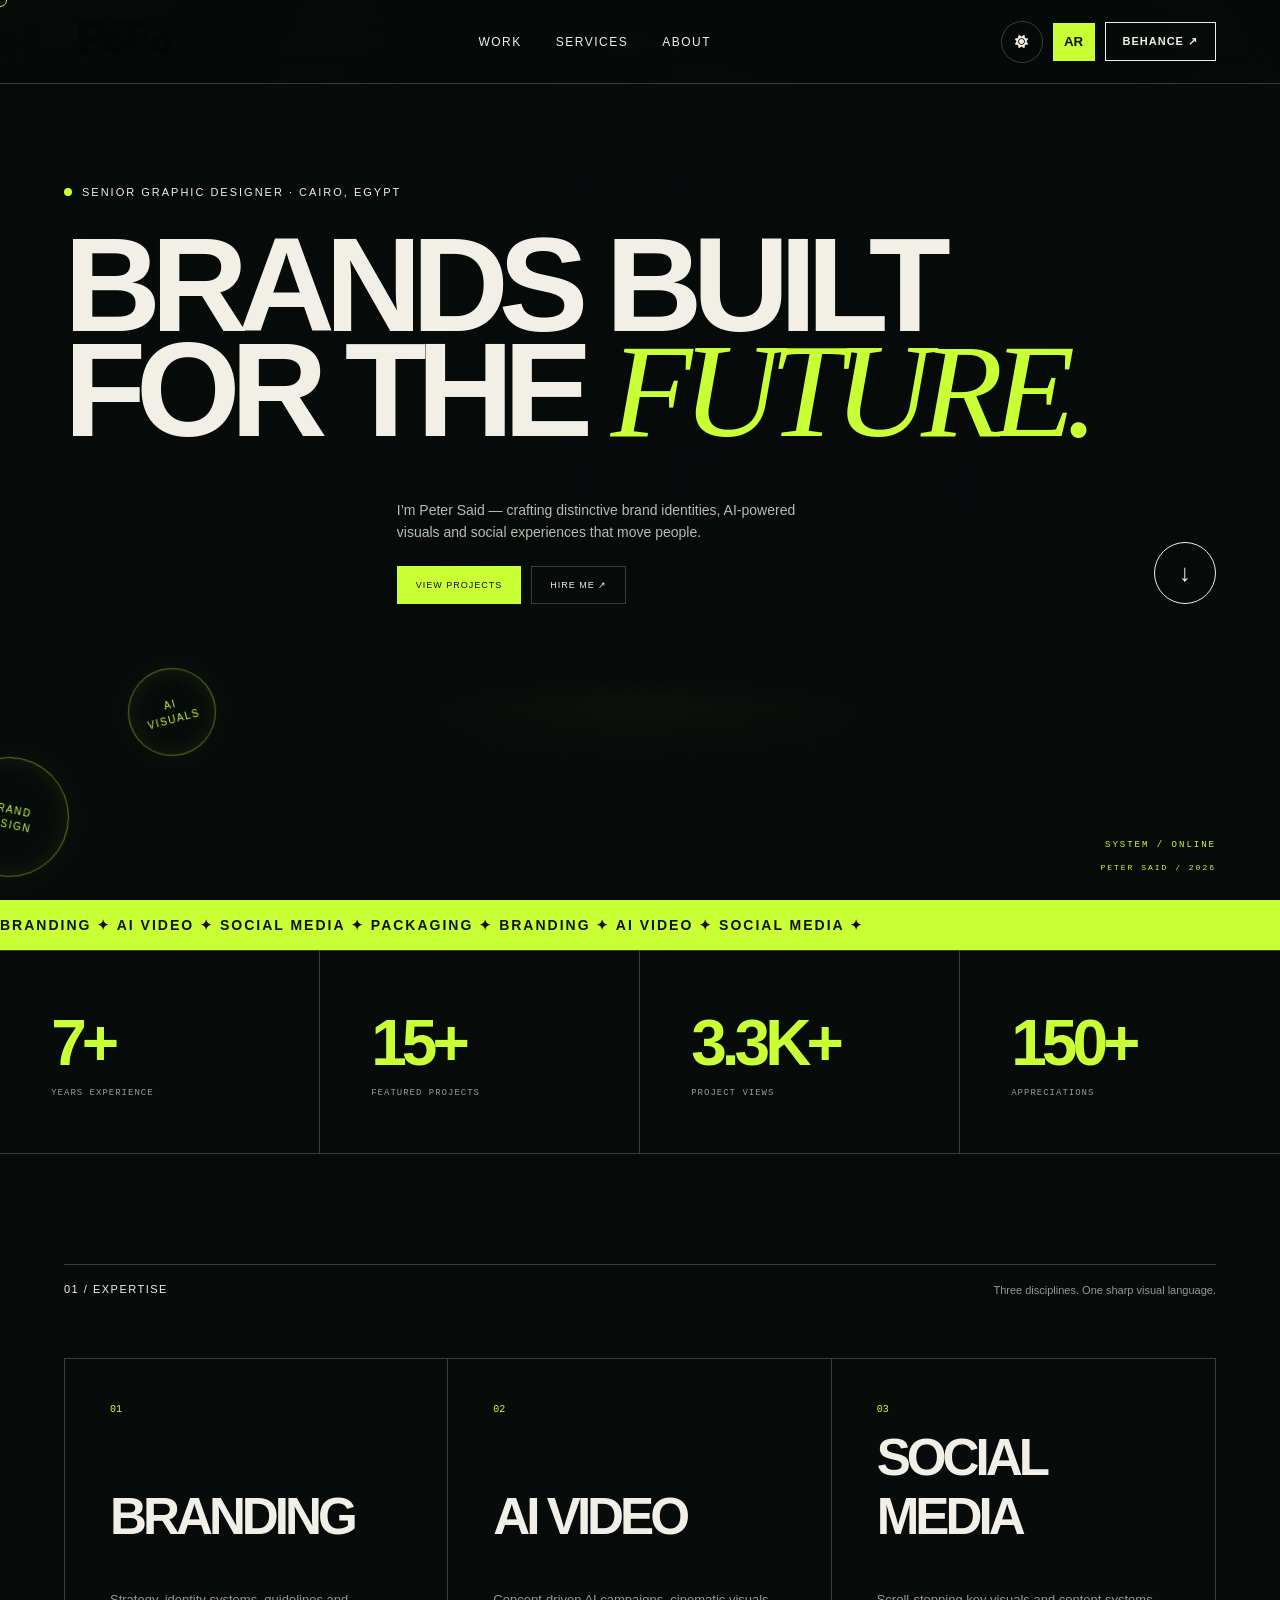
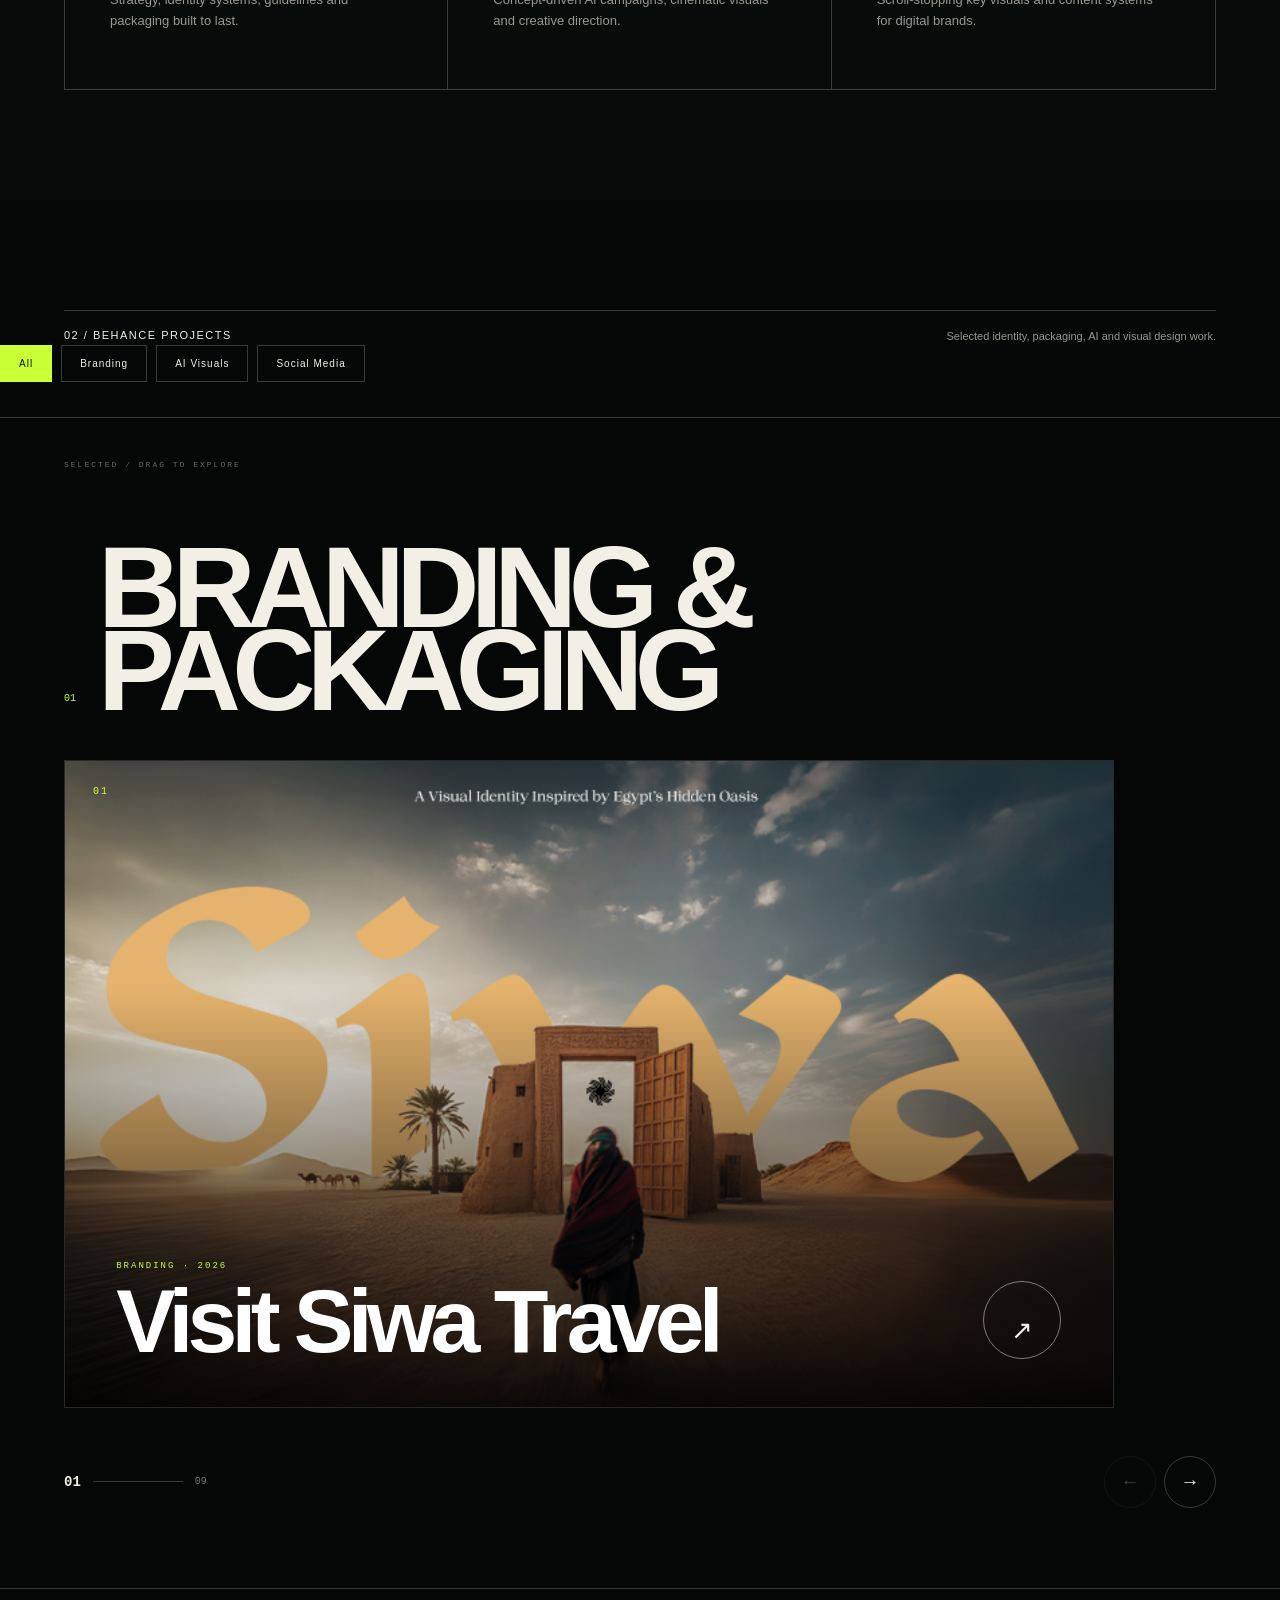
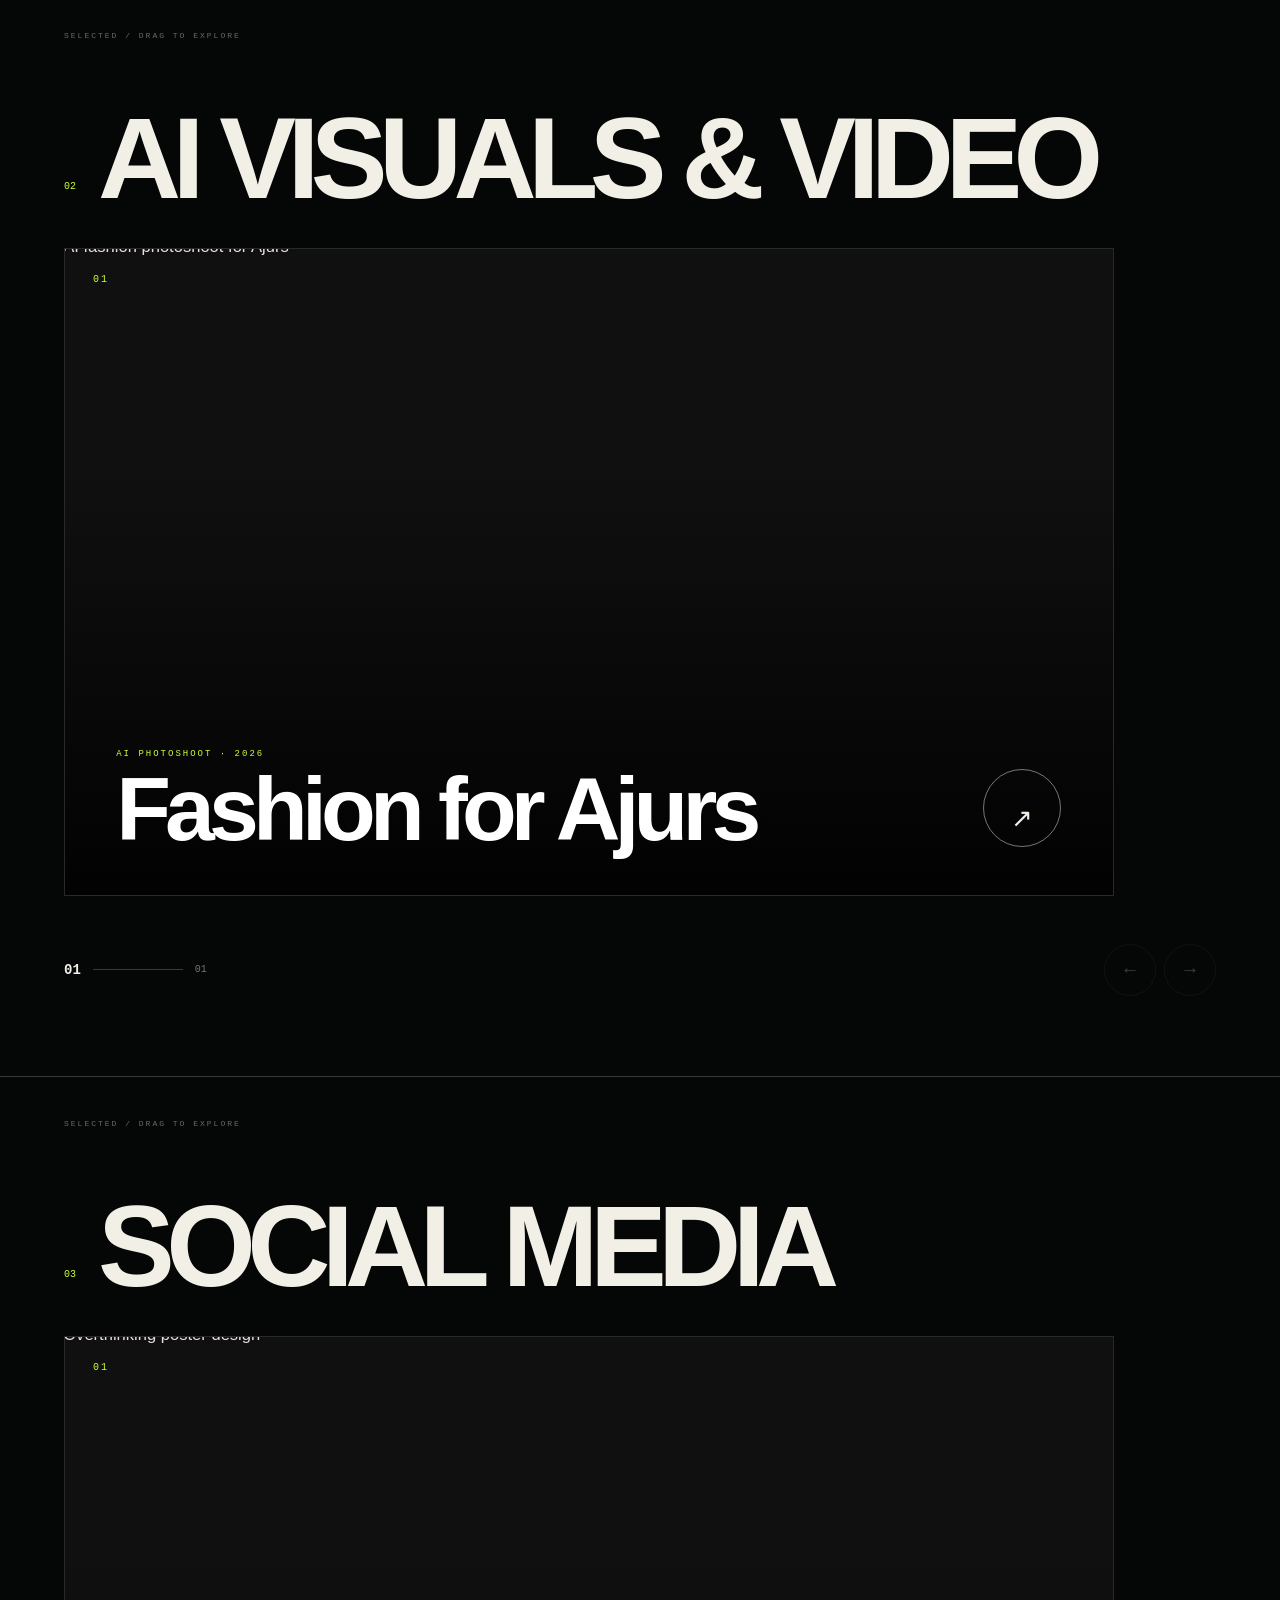
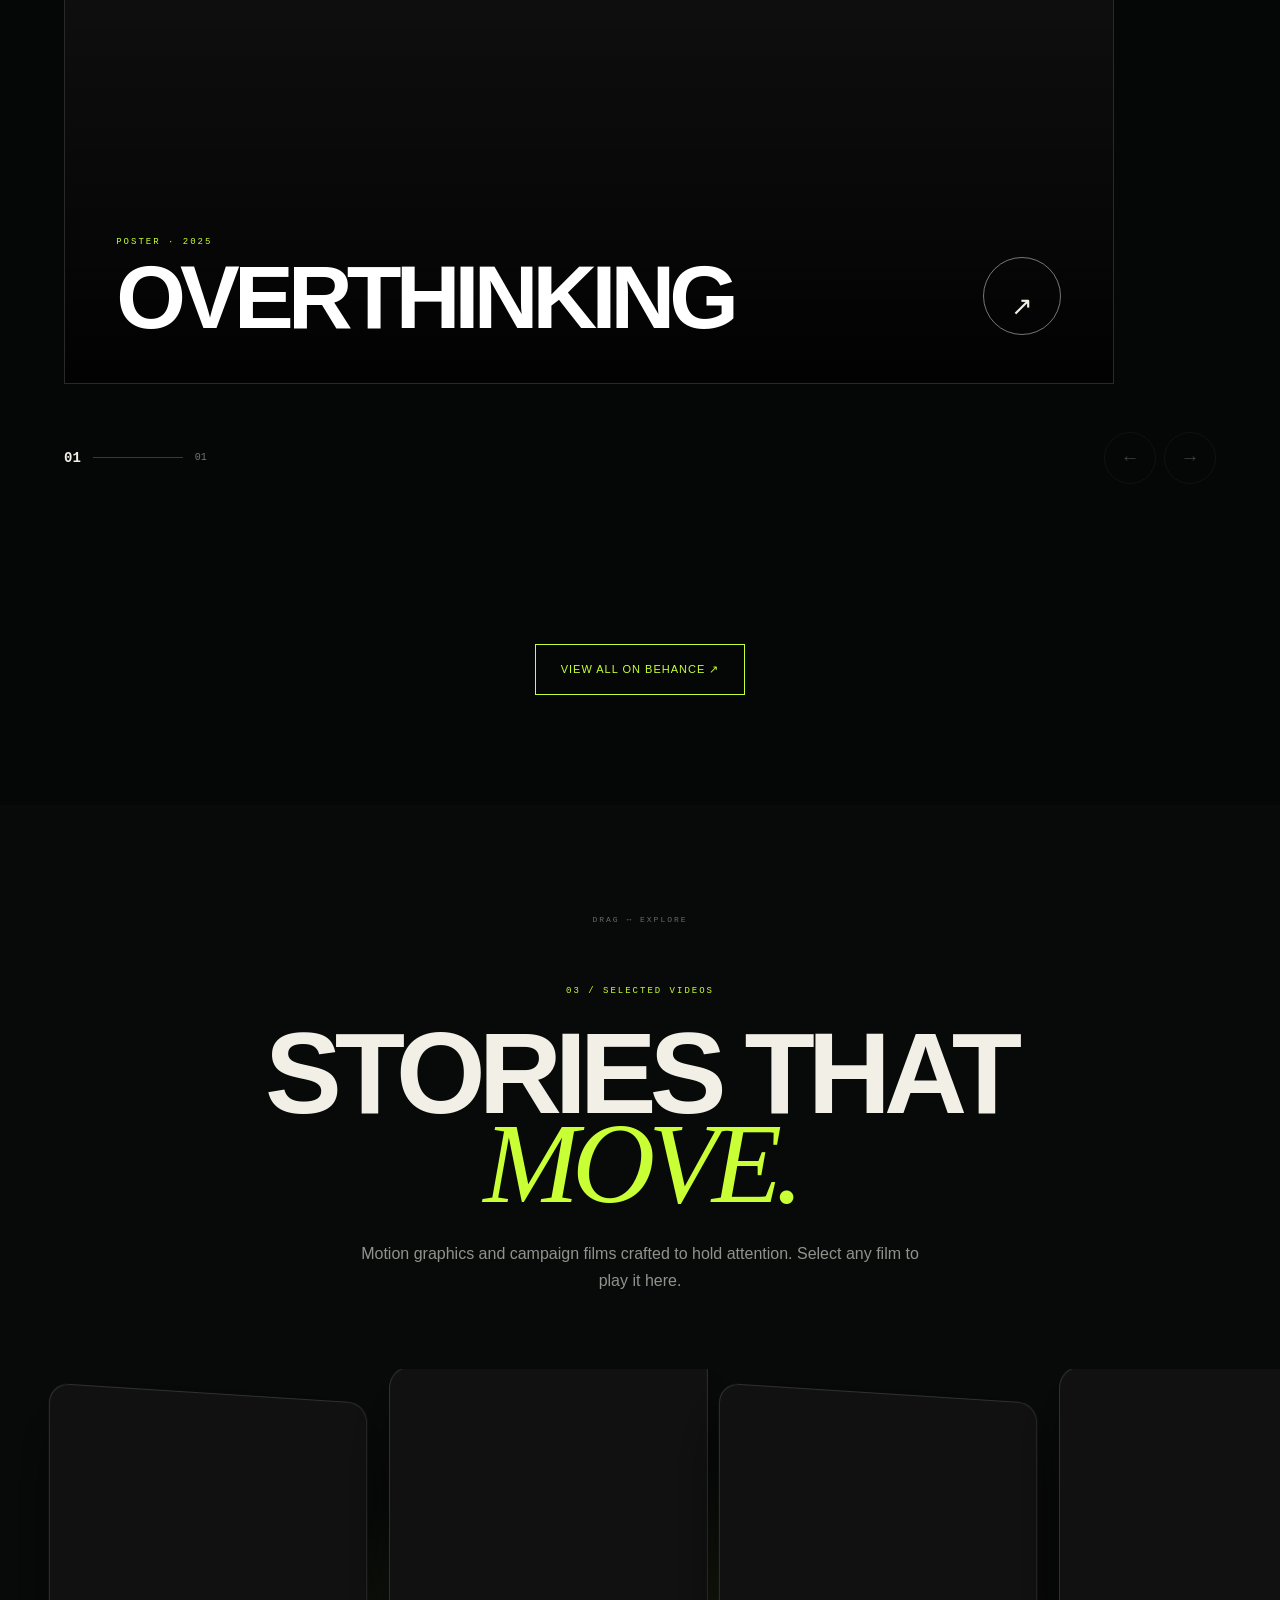
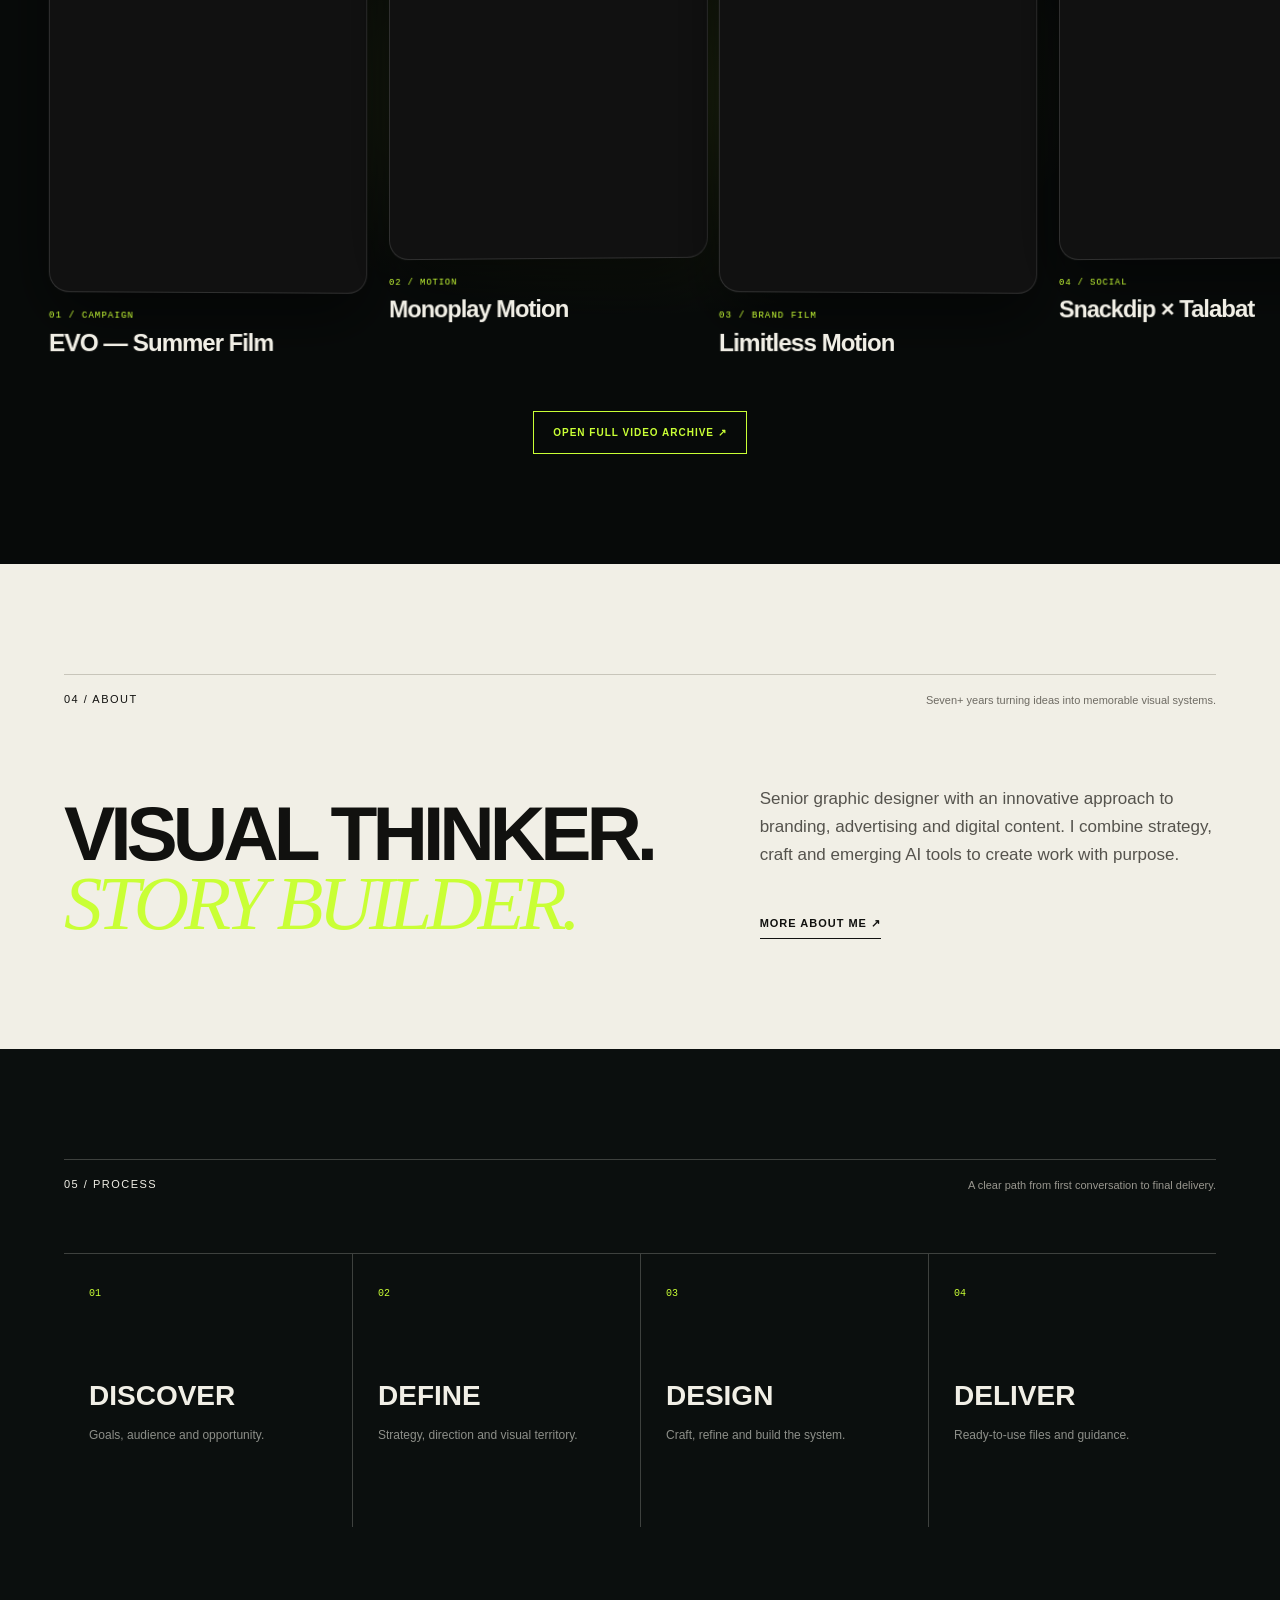
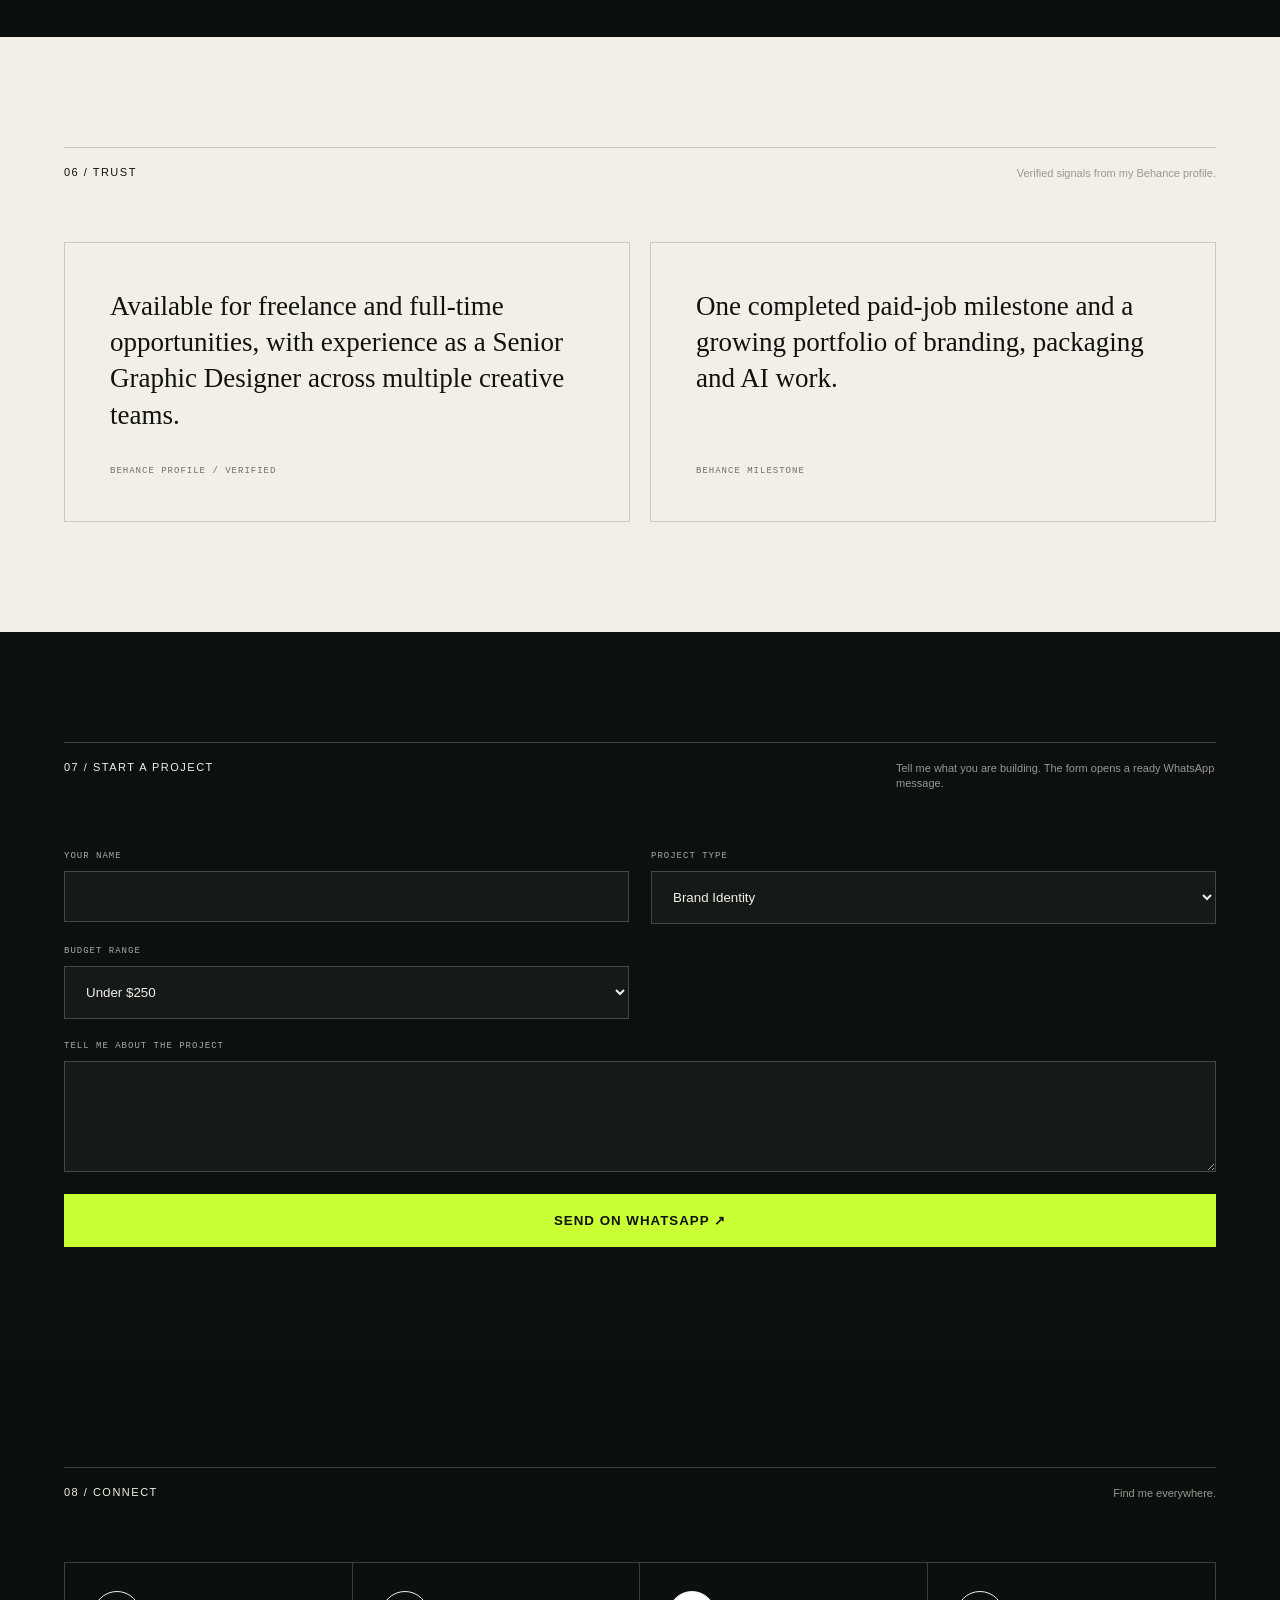
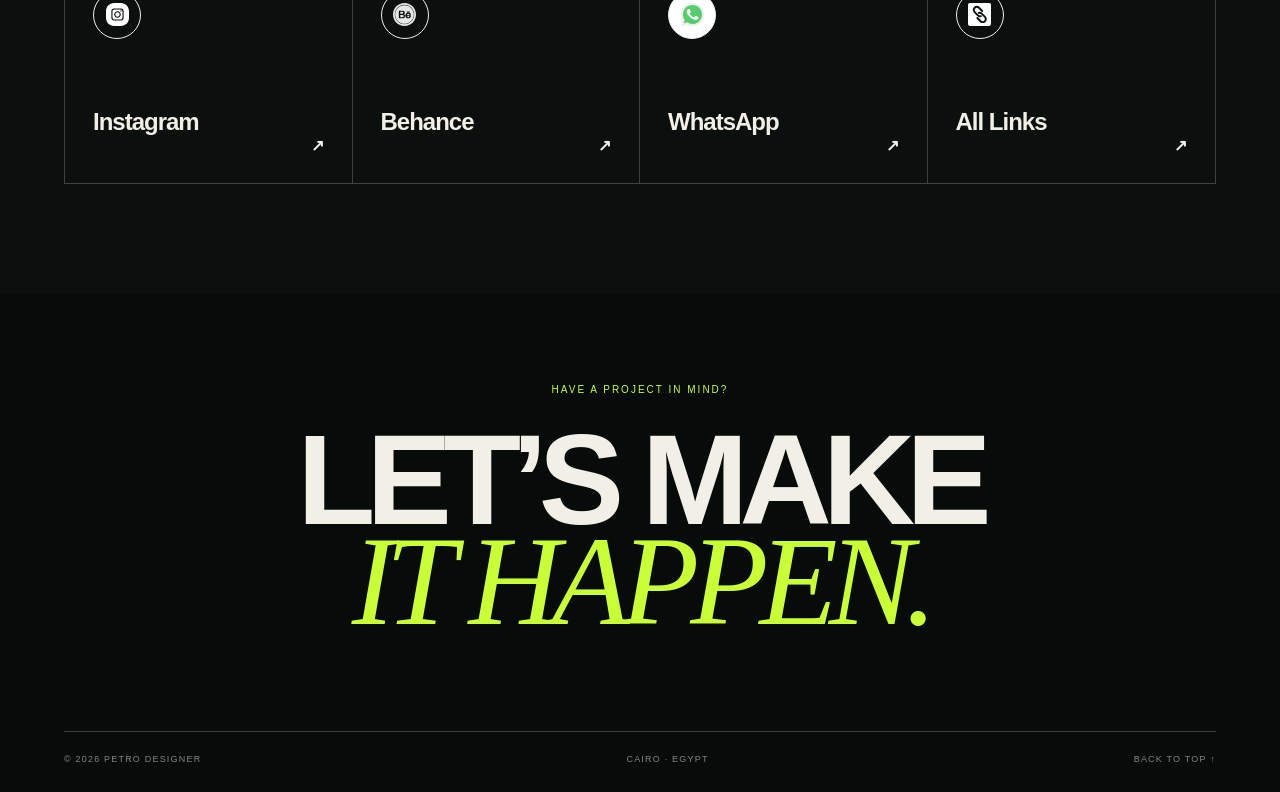
==== commit 154788b1: "Update portfolio website" ====
--- a/index.html
+++ b/index.html
@@ -3,17 +3,16 @@
 <head>
   <meta charset="UTF-8"><meta name="viewport" content="width=device-width,initial-scale=1">
   <meta name="description" content="Peter Said — Senior Graphic Designer specialized in branding, AI visuals and social media.">
-  <title>PetRo Designer — Peter Said</title><link rel="stylesheet" href="app/globals.css"><link rel="stylesheet" href="https://cdnjs.cloudflare.com/ajax/libs/font-awesome/6.7.2/css/all.min.css">
+  <title>PetRo Designer — Peter Said</title><script>document.documentElement.dataset.theme=localStorage.getItem('petroTheme')||'dark'</script><link rel="stylesheet" href="app/globals.css"><link rel="stylesheet" href="https://cdnjs.cloudflare.com/ajax/libs/font-awesome/6.7.2/css/all.min.css">
 </head>
 <body>
-<div class="loader" id="loader"><div class="loaderAura"></div><div class="loaderLogo" aria-label="PetRo Designer"><img src="my%20logo.png" alt="PetRo Designer"></div><div class="loaderStatus"><span>CREATIVE SYSTEM</span><span id="loadPercent">00%</span></div><div class="loaderLine"><i></i></div></div>
+<div class="loader" id="loader" aria-label="Loading portfolio"><div class="loaderAura"></div><div class="loaderLine"><i></i></div></div>
 <div class="cursor" aria-hidden="true"></div><div class="cursorGlow" aria-hidden="true"></div><div class="futureGrid" aria-hidden="true"></div><div class="scanline" aria-hidden="true"></div><div class="progress" aria-hidden="true"></div>
-<div class="logo3dScene" aria-hidden="true"><div class="logo3d"><img src="my%20logo.png" alt=""><img src="my%20logo.png" alt=""><img src="my%20logo.png" alt=""><img src="my%20logo.png" alt=""></div></div>
 <main>
   <nav class="nav" aria-label="Main navigation">
     <a class="petroLogo" href="#top" aria-label="PetRo Designer"><img src="my%20logo.png" alt="PetRo Designer"></a>
     <div class="navLinks"><a href="#work" data-en="Work" data-ar="الأعمال">Work</a><a href="#services" data-en="Services" data-ar="الخدمات">Services</a><a href="#about" data-en="About" data-ar="عني">About</a></div>
-    <div class="navActions"><button class="langBtn" id="langBtn" aria-label="Switch language">AR</button><a class="miniCta" href="https://www.behance.net/petersaid200" target="_blank" rel="noopener">BEHANCE ↗</a></div>
+    <div class="navActions"><button class="themeBtn" id="themeBtn" type="button" aria-label="Switch color theme" aria-pressed="false"><i class="fa-solid fa-sun" aria-hidden="true"></i></button><button class="langBtn" id="langBtn" aria-label="Switch language">AR</button><a class="miniCta" href="https://www.behance.net/petersaid200" target="_blank" rel="noopener">BEHANCE ↗</a></div>
   </nav>
 
   <section class="hero" id="top">
@@ -41,7 +40,7 @@
       <button class="active" data-filter="all" data-en="All" data-ar="الكل">All</button><button data-filter="branding" data-en="Branding" data-ar="براندنج">Branding</button><button data-filter="ai" data-en="AI Visuals" data-ar="ذكاء اصطناعي">AI Visuals</button><button data-filter="social" data-en="Social Media" data-ar="سوشيال ميديا">Social Media</button>
     </div>
     <div class="projectGrid">
-      <a class="projectCard reveal featuredCase" data-cat="branding" data-case="Visit Siwa Travel|Travel Brand Identity|A complete visual identity created to express Siwa's unique character through a contemporary travel brand." href="https://www.behance.net/gallery/250160241/Visit-Siwa-Travel-Brand-Identity" target="_blank" rel="noopener"><img src="https://mir-s3-cdn-cf.behance.net/projects/404/c2cba6250160241.Y3JvcCw4MDgsNjMyLDAsMA.png" alt="Visit Siwa Travel brand identity" loading="lazy"><div><small>BRANDING · 2026</small><h3>Visit Siwa Travel</h3><span>VIEW CASE ↗</span></div></a>
+      <a class="projectCard reveal featuredCase" data-cat="branding" data-case="Visit Siwa Travel|Travel Brand Identity|A complete visual identity created to express Siwa's unique character through a contemporary travel brand." href="https://www.behance.net/gallery/250160241/Visit-Siwa-Travel-Brand-Identity" target="_blank" rel="noopener"><img src="asst/Siwa/cover%202.png" alt="Visit Siwa Travel brand identity" loading="eager"><div><small>BRANDING · 2026</small><h3>Visit Siwa Travel</h3><span>VIEW CASE ↗</span></div></a>
       <a class="projectCard reveal featuredCase" data-cat="branding" data-case="SAGE Brand Identity|Strategic Brand System|A refined identity system designed for clarity, consistency and confident brand communication." href="https://www.behance.net/gallery/246552875/SAGE-Brand-identity" target="_blank" rel="noopener"><img src="https://mir-s3-cdn-cf.behance.net/projects/404/374b41246552875.Y3JvcCw4MDgsNjMyLDAsMA.png" alt="SAGE brand identity" loading="lazy"><div><small>BRANDING · 2026</small><h3>SAGE Brand Identity</h3><span>VIEW CASE ↗</span></div></a>
       <a class="projectCard reveal featuredCase" data-cat="branding" data-case="West Reb Identity|Real Estate Branding|A bold real-estate identity built to communicate trust, ambition and modern living." href="https://www.behance.net/gallery/238525745/west-reb-Brand-Identity" target="_blank" rel="noopener"><img src="https://mir-s3-cdn-cf.behance.net/projects/404/c59e35238525745.Y3JvcCwzOTk1LDMxMjUsMTY4LDA.png" alt="West Reb brand identity" loading="lazy"><div><small>BRANDING · 2025</small><h3>West Reb Identity</h3><span>VIEW CASE ↗</span></div></a>
       <a class="projectCard reveal" data-cat="branding" href="https://www.behance.net/gallery/236425173/Rebranding-Brand-Identity" target="_blank" rel="noopener"><img src="https://mir-s3-cdn-cf.behance.net/projects/404/b698e2236425173.Y3JvcCwyMDcxLDE2MjAsNDA1LDA.png" alt="Rebranding identity project" loading="lazy"><div><small>REBRANDING · 2025</small><h3>Rebranding Identity</h3><span>VIEW CASE ↗</span></div></a>
@@ -68,7 +67,7 @@
   <section class="process section reveal"><div class="sectionHead"><span data-en="05 / PROCESS" data-ar="05 / طريقة العمل">05 / PROCESS</span><p data-en="A clear path from first conversation to final delivery." data-ar="خطوات واضحة من أول محادثة حتى التسليم النهائي.">A clear path from first conversation to final delivery.</p></div><div class="processGrid"><article><b>01</b><h3 data-en="DISCOVER" data-ar="نفهم">DISCOVER</h3><p data-en="Goals, audience and opportunity." data-ar="الأهداف والجمهور والفرصة.">Goals, audience and opportunity.</p></article><article><b>02</b><h3 data-en="DEFINE" data-ar="نحدد">DEFINE</h3><p data-en="Strategy, direction and visual territory." data-ar="الاستراتيجية والاتجاه البصري.">Strategy, direction and visual territory.</p></article><article><b>03</b><h3 data-en="DESIGN" data-ar="نصمم">DESIGN</h3><p data-en="Craft, refine and build the system." data-ar="نصمم ونطور النظام الكامل.">Craft, refine and build the system.</p></article><article><b>04</b><h3 data-en="DELIVER" data-ar="نسلم">DELIVER</h3><p data-en="Ready-to-use files and guidance." data-ar="ملفات جاهزة ودليل استخدام.">Ready-to-use files and guidance.</p></article></div></section>
   <section class="proof section reveal"><div class="sectionHead"><span data-en="06 / TRUST" data-ar="06 / الثقة">06 / TRUST</span><p data-en="Verified signals from my Behance profile." data-ar="مؤشرات موثقة من حسابي على بيهانس.">Verified signals from my Behance profile.</p></div><div class="proofGrid"><blockquote><p data-en="Available for freelance and full-time opportunities, with experience as a Senior Graphic Designer across multiple creative teams." data-ar="متاح للعمل الحر والدوام الكامل، مع خبرة كمصمم جرافيك أول داخل فرق إبداعية متعددة.">Available for freelance and full-time opportunities, with experience as a Senior Graphic Designer across multiple creative teams.</p><cite>BEHANCE PROFILE / VERIFIED</cite></blockquote><blockquote><p data-en="One completed paid-job milestone and a growing portfolio of branding, packaging and AI work." data-ar="مشروع مدفوع مكتمل على بيهانس وبورتفوليو متطور في البراندنج والتغليف والذكاء الاصطناعي.">One completed paid-job milestone and a growing portfolio of branding, packaging and AI work.</p><cite>BEHANCE MILESTONE</cite></blockquote></div></section>
   <section class="brief section reveal" id="brief"><div class="sectionHead"><span data-en="07 / START A PROJECT" data-ar="07 / ابدأ مشروعك">07 / START A PROJECT</span><p data-en="Tell me what you are building. The form opens a ready WhatsApp message." data-ar="احكي لي عن مشروعك. النموذج يفتح رسالة واتساب جاهزة.">Tell me what you are building. The form opens a ready WhatsApp message.</p></div><form id="briefForm"><label><span data-en="YOUR NAME" data-ar="الاسم">YOUR NAME</span><input required name="name" autocomplete="name"></label><label><span data-en="PROJECT TYPE" data-ar="نوع المشروع">PROJECT TYPE</span><select name="type"><option>Brand Identity</option><option>Social Media</option><option>AI Campaign / Video</option><option>Packaging</option></select></label><label><span data-en="BUDGET RANGE" data-ar="الميزانية المتوقعة">BUDGET RANGE</span><select name="budget"><option>Under $250</option><option>$250 — $500</option><option>$500 — $1,000</option><option>$1,000+</option></select></label><label class="message"><span data-en="TELL ME ABOUT THE PROJECT" data-ar="تفاصيل المشروع">TELL ME ABOUT THE PROJECT</span><textarea required name="message" rows="5"></textarea></label><button type="submit" data-en="SEND ON WHATSAPP ↗" data-ar="إرسال على واتساب ↗">SEND ON WHATSAPP ↗</button></form></section>
-  <section class="connect section reveal" id="contact"><div class="sectionHead"><span data-en="08 / CONNECT" data-ar="08 / تواصل معي">08 / CONNECT</span><p data-en="Find me everywhere." data-ar="تواصل معي على كل المنصات.">Find me everywhere.</p></div><div class="socialGrid"><a href="https://www.instagram.com/petrodesigner" target="_blank" rel="noopener" aria-label="Instagram"><i class="fa-brands fa-instagram"></i><span>Instagram</span><b>↗</b></a><a href="https://www.behance.net/petersaid200" target="_blank" rel="noopener" aria-label="Behance"><i class="fa-brands fa-behance"></i><span>Behance</span><b>↗</b></a><a href="https://wa.me/201284395374" target="_blank" rel="noopener" aria-label="WhatsApp"><i class="fa-brands fa-whatsapp"></i><span>WhatsApp</span><b>↗</b></a><a href="https://bio.site/Peter.Said" target="_blank" rel="noopener" aria-label="All links"><i class="fa-solid fa-link"></i><span>All Links</span><b>↗</b></a></div></section>
+  <section class="connect section reveal" id="contact"><div class="sectionHead"><span data-en="08 / CONNECT" data-ar="08 / تواصل معي">08 / CONNECT</span><p data-en="Find me everywhere." data-ar="تواصل معي على كل المنصات.">Find me everywhere.</p></div><div class="socialGrid"><a href="https://www.instagram.com/petrodesigner" target="_blank" rel="noopener" aria-label="Instagram"><span class="socialIcon"><img src="asst/icons/instagram.svg" alt="" aria-hidden="true"></span><span>Instagram</span><b>↗</b></a><a href="https://www.behance.net/petersaid200" target="_blank" rel="noopener" aria-label="Behance"><span class="socialIcon"><img src="asst/icons/behance.svg" alt="" aria-hidden="true"></span><span>Behance</span><b>↗</b></a><a href="https://wa.me/201284395374" target="_blank" rel="noopener" aria-label="WhatsApp"><span class="socialIcon"><img src="asst/icons/whatsapp.svg" alt="" aria-hidden="true"></span><span>WhatsApp</span><b>↗</b></a><a href="https://bio.site/Peter.Said" target="_blank" rel="noopener" aria-label="All links"><span class="socialIcon"><img src="asst/icons/all%20link.svg" alt="" aria-hidden="true"></span><span>All Links</span><b>↗</b></a></div></section>
   <footer class="reveal"><p data-en="HAVE A PROJECT IN MIND?" data-ar="عندك مشروع جديد؟">HAVE A PROJECT IN MIND?</p><h2 data-en="LET’S MAKE<br><em>IT HAPPEN.</em>" data-ar="خلّينا نحوله<br><em>لحقيقة.</em>">LET’S MAKE<br><em>IT HAPPEN.</em></h2><div class="footerBottom"><span>© 2026 PETRO DESIGNER</span><span>CAIRO · EGYPT</span><a href="#top">BACK TO TOP ↑</a></div></footer>
 </main>
 <dialog class="caseModal" id="caseModal"><button class="modalClose" aria-label="Close">×</button><img alt="Featured case study"><div><small>FEATURED CASE STUDY</small><h2></h2><h3></h3><p></p><div class="caseSteps"><span>DISCOVERY</span><span>STRATEGY</span><span>IDENTITY</span><span>DELIVERY</span></div><a target="_blank" rel="noopener">VIEW FULL CASE ON BEHANCE ↗</a></div></dialog>
@@ -78,13 +77,16 @@
 document.querySelectorAll('.filters button').forEach(btn=>btn.onclick=()=>{document.querySelector('.filters .active').classList.remove('active');btn.classList.add('active');document.querySelectorAll('.projectCard').forEach(c=>c.hidden=btn.dataset.filter!=='all'&&c.dataset.cat!==btn.dataset.filter)});
 const pg=document.querySelector('.projectGrid');['branding','ai','social'].forEach((cat,index)=>{const cards=[...pg.querySelectorAll(`[data-cat="${cat}"]`)];if(!cards.length)return;const block=document.createElement('section');block.className='projectGroup';const title=document.createElement('div');title.className='groupTitle';const en=cat==='branding'?'BRANDING & PACKAGING':cat==='ai'?'AI VISUALS & VIDEO':'SOCIAL MEDIA',ar=cat==='branding'?'البراندنج والتغليف':cat==='ai'?'الذكاء الاصطناعي والفيديو':'السوشيال ميديا';title.innerHTML=`<span>0${index+1}</span><h2 data-en="${en}" data-ar="${ar}">${en}</h2>`;const grid=document.createElement('div');grid.className='categoryGrid';cards.forEach(card=>grid.appendChild(card));block.append(title,grid);pg.appendChild(block)});
 const admin=JSON.parse(localStorage.getItem('petroAdminConfig')||'null');if(admin){const copy=admin.copy||{};const heroTitle=document.querySelector('.hero h1'),heroIntro=document.querySelector('.heroBottom p'),aboutText=document.querySelector('.aboutGrid>div p');if(copy.heroEn){heroTitle.dataset.en=copy.heroEn;heroTitle.dataset.ar=copy.heroAr;heroTitle.innerHTML=copy.heroEn}if(copy.introEn){heroIntro.dataset.en=copy.introEn;heroIntro.dataset.ar=copy.introAr;heroIntro.textContent=copy.introEn}if(copy.aboutEn){aboutText.dataset.en=copy.aboutEn;aboutText.dataset.ar=copy.aboutAr;aboutText.textContent=copy.aboutEn}document.querySelectorAll('.projectCard').forEach(card=>{if((admin.hiddenProjects||[]).includes(card.querySelector('h3').textContent.trim()))card.remove()});(admin.customProjects||[]).forEach(p=>{const grid=document.querySelector(`.projectCard[data-cat="${p.cat}"]`)?.closest('.categoryGrid');if(!grid)return;const card=document.createElement('a');card.className='projectCard reveal isVisible';card.href=p.url;card.target='_blank';card.rel='noopener';card.innerHTML=`<img src="${p.image}" alt="${p.title}" loading="lazy"><div><small>${p.cat.toUpperCase()}</small><h3>${p.title}</h3><span>VIEW CASE ↗</span></div>`;grid.appendChild(card)});document.querySelectorAll('.videoCard').forEach(card=>{if((admin.hiddenVideos||[]).includes(card.querySelector('h3').textContent.trim()))card.remove()});const rail=document.querySelector('.videoRail');(admin.customVideos||[]).forEach((v,i)=>{const card=document.createElement('article');card.className='videoCard';card.innerHTML=`<div class="videoPlayer"><iframe src="https://drive.google.com/file/d/${v.id}/preview" title="${v.title}" loading="lazy" allow="autoplay; fullscreen" allowfullscreen></iframe></div><span>${String(i+7).padStart(2,'0')} / ${v.tag||'MOTION'}</span><h3>${v.title}</h3>`;rail.appendChild(card)});const s=admin.settings||{};if(s.loader===false)document.getElementById('loader').remove();if(s.stats===false)document.querySelector('.stats').remove();if(s.process===false)document.querySelector('.process').remove()}
+const projectSlug=value=>value.toLowerCase().replace(/[^a-z0-9]+/g,'-').replace(/(^-|-$)/g,'');document.querySelectorAll('.projectCard').forEach(card=>{const title=card.querySelector('h3').textContent.trim();card.dataset.behance=card.href;card.dataset.projectId=projectSlug(title);card.href=`project.html?id=${encodeURIComponent(card.dataset.projectId)}`;card.removeAttribute('target');card.removeAttribute('rel');card.classList.remove('featuredCase');card.querySelector('img').draggable=false});
+const themeBtn=document.getElementById('themeBtn');function applyTheme(theme){document.documentElement.dataset.theme=theme;localStorage.setItem('petroTheme',theme);const light=theme==='light';themeBtn.setAttribute('aria-pressed',String(light));themeBtn.setAttribute('aria-label',light?'Switch to dark mode':'Switch to light mode');themeBtn.innerHTML=`<i class="fa-solid ${light?'fa-moon':'fa-sun'}" aria-hidden="true"></i>`}applyTheme(document.documentElement.dataset.theme);themeBtn.onclick=()=>applyTheme(document.documentElement.dataset.theme==='dark'?'light':'dark');
 let lang='en';document.getElementById('langBtn').onclick=()=>{lang=lang==='en'?'ar':'en';document.documentElement.lang=lang;document.documentElement.dir=lang==='ar'?'rtl':'ltr';document.getElementById('langBtn').textContent=lang==='en'?'AR':'EN';document.querySelectorAll('[data-en]').forEach(el=>el.innerHTML=el.dataset[lang])};
 addEventListener('load',()=>setTimeout(()=>document.getElementById('loader').classList.add('loaded'),1500));
 const modal=document.getElementById('caseModal');document.querySelectorAll('.featuredCase').forEach(card=>card.addEventListener('click',event=>{event.preventDefault();const [title,type,copy]=card.dataset.case.split('|');modal.querySelector('img').src=card.querySelector('img').src;modal.querySelector('img').alt=title;modal.querySelector('h2').textContent=title;modal.querySelector('h3').textContent=type;modal.querySelector('p').textContent=copy;modal.querySelector('a').href=card.href;modal.showModal()}));modal.querySelector('.modalClose').onclick=()=>modal.close();modal.addEventListener('click',event=>{if(event.target===modal)modal.close()});
 document.getElementById('briefForm').addEventListener('submit',event=>{event.preventDefault();const data=new FormData(event.currentTarget),text=`Hello Peter, my name is ${data.get('name')}.%0AProject: ${data.get('type')}%0ABudget: ${data.get('budget')}%0A${data.get('message')}`;open(`https://wa.me/201284395374?text=${encodeURI(text)}`,'_blank','noopener')});
-let count=0;const counter=setInterval(()=>{count=Math.min(100,count+Math.ceil(Math.random()*13));document.getElementById('loadPercent').textContent=String(count).padStart(2,'0')+'%';if(count===100)clearInterval(counter)},55);
-document.querySelectorAll('.categoryGrid,.videoRail').forEach(slider=>{let down=false,startX=0,startScroll=0,moved=false;slider.classList.add('dragSlider');slider.addEventListener('pointerdown',event=>{down=true;moved=false;startX=event.clientX;startScroll=slider.scrollLeft;slider.setPointerCapture(event.pointerId);slider.classList.add('dragging')});slider.addEventListener('pointermove',event=>{if(!down)return;const delta=event.clientX-startX;if(Math.abs(delta)>5)moved=true;slider.scrollLeft=startScroll-delta*1.35});slider.addEventListener('pointerup',()=>{down=false;slider.classList.remove('dragging')});slider.addEventListener('pointercancel',()=>{down=false;slider.classList.remove('dragging')});slider.querySelectorAll('a').forEach(link=>link.addEventListener('click',event=>{if(moved){event.preventDefault();event.stopPropagation()}}))});
+document.querySelectorAll('.categoryGrid,.videoRail').forEach(slider=>{let down=false,startX=0,startScroll=0,moved=false,pressedLink=null;slider.classList.add('dragSlider');slider.addEventListener('dragstart',event=>event.preventDefault());slider.addEventListener('pointerdown',event=>{if(event.button!==0&&event.pointerType==='mouse')return;down=true;moved=false;pressedLink=event.target.closest?.('.projectCard')||null;startX=event.clientX;startScroll=slider.scrollLeft;slider.setPointerCapture?.(event.pointerId);slider.classList.add('dragging')});slider.addEventListener('pointermove',event=>{if(!down)return;const delta=event.clientX-startX;if(Math.abs(delta)>6){moved=true;event.preventDefault()}slider.scrollLeft=startScroll-delta});const finish=event=>{if(!down)return;const link=!moved&&pressedLink;down=false;slider.releasePointerCapture?.(event.pointerId);slider.classList.remove('dragging');pressedLink=null;if(link){event.preventDefault();location.assign(link.getAttribute('href'))}};slider.addEventListener('pointerup',finish);slider.addEventListener('pointercancel',event=>{down=false;moved=false;pressedLink=null;slider.releasePointerCapture?.(event.pointerId);slider.classList.remove('dragging')});slider.addEventListener('click',event=>{if(moved){event.preventDefault();event.stopImmediatePropagation();moved=false}},true)});
 document.querySelectorAll('h2,h3,p,.sectionHead span,.navLinks a').forEach(text=>text.classList.add('textFx'));
 addEventListener('pointermove',event=>{const overLight=document.elementFromPoint(event.clientX,event.clientY)?.closest('.about,.proof');document.body.classList.toggle('cursorDark',Boolean(overLight));if(!reduced){document.documentElement.style.setProperty('--mx',`${(event.clientX/innerWidth-.5)*24}deg`);document.documentElement.style.setProperty('--my',`${(event.clientY/innerHeight-.5)*-18}deg`)}});
+const statNumbers=document.querySelectorAll('.stats b');const animateNumber=element=>{const finalText=element.textContent.trim(),number=parseFloat(finalText),decimal=finalText.includes('.'),suffix=finalText.replace(/[0-9.]/g,''),duration=1400,start=performance.now();const tick=now=>{const progress=Math.min(1,(now-start)/duration),eased=1-Math.pow(1-progress,3),value=number*eased;element.textContent=(decimal?value.toFixed(1):Math.round(value))+suffix;if(progress<1)requestAnimationFrame(tick);else element.textContent=finalText};requestAnimationFrame(tick)};if(reduced){}else{const statsObserver=new IntersectionObserver(entries=>entries.forEach(entry=>{if(entry.isIntersecting){statNumbers.forEach((number,index)=>setTimeout(()=>animateNumber(number),index*130));statsObserver.disconnect()}}),{threshold:.35});const statsSection=document.querySelector('.stats');if(statsSection)statsObserver.observe(statsSection)}
+document.querySelectorAll('.projectGroup').forEach(group=>{const rail=group.querySelector('.categoryGrid'),cards=[...rail.querySelectorAll('.projectCard')];if(!cards.length)return;cards.forEach((card,index)=>{card.style.setProperty('--project-index',`"${String(index+1).padStart(2,'0')}"`)});const controls=document.createElement('div');controls.className='projectControls';controls.innerHTML=`<div class="projectCount"><b>01</b><i></i><span>${String(cards.length).padStart(2,'0')}</span></div><div class="projectArrows"><button type="button" class="projectPrev" aria-label="Previous project">←</button><button type="button" class="projectNext" aria-label="Next project">→</button></div>`;group.appendChild(controls);const count=controls.querySelector('.projectCount b'),step=()=>Math.max(1,cards[0].getBoundingClientRect().width+24),update=()=>{let closest=0,distance=Infinity;cards.forEach((card,index)=>{const value=Math.abs(card.offsetLeft-rail.scrollLeft-rail.clientWidth*.05);if(value<distance){distance=value;closest=index}});count.textContent=String(closest+1).padStart(2,'0');cards.forEach((card,index)=>card.classList.toggle('isCurrent',index===closest));controls.querySelector('.projectPrev').disabled=closest===0;controls.querySelector('.projectNext').disabled=closest===cards.length-1};controls.querySelector('.projectPrev').onclick=()=>rail.scrollBy({left:-step(),behavior:'smooth'});controls.querySelector('.projectNext').onclick=()=>rail.scrollBy({left:step(),behavior:'smooth'});rail.addEventListener('scroll',()=>requestAnimationFrame(update),{passive:true});update()});
 </script><script src="site-branding.js"></script>
 </body></html>
--- a/app/globals.css
+++ b/app/globals.css
@@ -72,3 +72,32 @@
 /* Keep the complete loading logo visible regardless of source-image proportions */
 .loaderLogo{width:min(900px,92vw);height:min(680px,72vh);overflow:visible;display:grid;place-items:center}.loaderLogo img{display:block;width:100%;height:100%;max-width:100%;max-height:100%;object-fit:contain;object-position:center;transform-origin:center}.loader.loaded .loaderLogo{transform:scale(.94);opacity:0;transition:transform .65s,opacity .65s}
 @media(max-width:760px){.loaderLogo{width:94vw;height:58vh}.loaderLogo img{width:100%;height:100%;object-fit:contain}}
+body{color:var(--site-text,var(--paper))}
+.stats b{display:inline-block;transition:transform .25s,text-shadow .25s}.stats article:hover b{transform:translateY(-7px) scale(1.04);text-shadow:0 0 28px rgba(201,255,53,.35)}.logo3dScene,.scene3d{display:none!important}
+
+/* Petro cinematic work archive */
+.projects{background:#050706}.projects>.sectionHead{margin-bottom:0}.projectGroup{padding:clamp(90px,10vw,160px) 0 80px;background:none;overflow:hidden}.projectGroup:after{display:none}.projectGroup:before{content:"SELECTED  /  DRAG TO EXPLORE";position:absolute;top:42px;left:5vw;margin:0;color:#676b64;text-align:left}.groupTitle{display:grid;grid-template-columns:auto 1fr;align-items:end;gap:22px;max-width:none;margin:0 5vw 48px;padding:0;text-align:left}.groupTitle span{margin:0 0 8px;color:var(--acid)}.groupTitle h2{font-size:clamp(52px,9vw,150px);line-height:.72;letter-spacing:-.075em;text-transform:uppercase}.groupTitle h2:after{display:none}.categoryGrid{display:flex;gap:24px;width:100%;min-width:0;padding:0 5vw 26px;overflow-x:auto!important;scroll-snap-type:x mandatory;scroll-padding-inline:5vw}.projectCard{position:relative;width:min(82vw,1180px);height:min(72vh,720px);min-height:520px;flex:none;overflow:hidden;scroll-snap-align:start;background:#111;border:1px solid rgba(255,255,255,.1);transform:none!important;isolation:isolate}.projectCard:before{content:var(--project-index);position:absolute;top:25px;left:28px;z-index:4;color:var(--acid);font:10px monospace;letter-spacing:2px}.projectCard:after{content:"";position:absolute;inset:0;z-index:1;background:linear-gradient(180deg,rgba(0,0,0,.08) 35%,rgba(0,0,0,.9) 100%);transition:background .55s}.projectCard img{width:100%;height:100%;border:0;border-radius:0;box-shadow:none;filter:saturate(.72) contrast(1.02);transition:transform 1s cubic-bezier(.16,1,.3,1),filter .6s}.projectCard>div{position:absolute;z-index:3;left:clamp(24px,4vw,58px);right:clamp(24px,4vw,58px);bottom:clamp(24px,5vw,58px);padding:0;border:0;transform:translateY(10px);transition:transform .55s}.projectCard small{display:inline-block;color:var(--acid);font:9px monospace;letter-spacing:2px;margin-bottom:14px}.projectCard h3{max-width:80%;margin:0;font-size:clamp(42px,7vw,104px);line-height:.82;letter-spacing:-.065em;color:#fff}.projectCard div>span{display:grid;place-items:center;position:absolute;right:0;bottom:0;width:78px;height:78px;border:1px solid rgba(255,255,255,.45);border-radius:50%;font-size:0;transition:background .3s,color .3s,transform .3s}.projectCard div>span:after{content:"↗";font-size:26px}.projectCard:hover{transform:none!important}.projectCard:hover img,.projectCard.isCurrent img{transform:scale(1.035);filter:saturate(1.02) contrast(1.04)}.projectCard:hover:after{background:linear-gradient(180deg,rgba(0,0,0,.02) 25%,rgba(0,0,0,.86) 100%)}.projectCard:hover>div{transform:none}.projectCard:hover div>span{background:var(--acid);border-color:var(--acid);color:var(--ink);transform:rotate(8deg)}.projectControls{display:flex;align-items:center;justify-content:space-between;margin:22px 5vw 0}.projectCount{display:flex;align-items:center;gap:12px;font:10px monospace;color:#72766f}.projectCount b{color:var(--paper);font-size:14px}.projectCount i{width:90px;height:1px;background:var(--line)}.projectArrows{display:flex;gap:8px}.projectArrows button{width:52px;height:52px;border:1px solid var(--line);border-radius:50%;background:transparent;color:var(--paper);font-size:19px;cursor:pointer;transition:.25s}.projectArrows button:hover{background:var(--acid);border-color:var(--acid);color:var(--ink)}.projectArrows button:disabled{opacity:.24;cursor:default;background:transparent;color:var(--paper)}
+[dir="rtl"] .groupTitle{text-align:right}[dir="rtl"] .projectGroup:before{left:auto;right:5vw}[dir="rtl"] .projectCard:before{left:auto;right:28px}[dir="rtl"] .projectCard>div{left:clamp(24px,4vw,58px);right:clamp(24px,4vw,58px)}[dir="rtl"] .projectCard div>span{right:auto;left:0}
+@media(max-width:760px){.projectGroup{padding:95px 0 58px}.projectGroup:before{top:35px}.groupTitle{grid-template-columns:1fr;gap:10px;margin-bottom:30px}.groupTitle h2{font-size:15vw;line-height:.78}.categoryGrid{gap:12px;padding-bottom:18px}.projectCard{width:88vw;height:64vh;min-height:480px}.projectCard h3{max-width:90%;font-size:13vw}.projectCard div>span{width:58px;height:58px}.projectControls{margin-top:12px}.projectCount i{width:55px}.projectArrows button{width:46px;height:46px}}
+@media(prefers-reduced-motion:reduce){.projectCard img,.projectCard>div,.projectCard div>span{transition:none}}
+.categoryGrid.dragging{scroll-snap-type:none}.categoryGrid.dragging .projectCard{pointer-events:none}.categoryGrid{touch-action:pan-y;overscroll-behavior-inline:contain}.projectCard img{-webkit-user-drag:none;user-select:none}
+
+/* Persistent dark / light appearance */
+.themeBtn{width:42px;height:42px;flex:none;display:grid;place-items:center;border:1px solid var(--line);border-radius:50%;background:transparent;color:inherit;cursor:pointer;transition:background .25s,color .25s,border-color .25s,transform .25s}.themeBtn:hover{background:var(--acid);border-color:var(--acid);color:var(--ink);transform:rotate(12deg)}
+[data-theme="light"] body{background:#f5f2e9;color:#151713;--site-text:#151713;--line:rgba(21,23,19,.18)}
+[data-theme="light"] .nav{background:rgba(245,242,233,.88);border-color:rgba(21,23,19,.16);color:#151713;box-shadow:0 10px 35px rgba(21,23,19,.06)}
+[data-theme="light"] .petroLogo img{filter:none!important;mix-blend-mode:multiply}
+[data-theme="light"] .hero{color:#fff}[data-theme="light"] .hero .petroLogo img,[data-theme="light"] .loaderLogo img{filter:invert(1) grayscale(1) brightness(2.6)!important;mix-blend-mode:screen}
+[data-theme="light"] .futureGrid{opacity:.13}[data-theme="light"] .scanline{opacity:.15}
+[data-theme="light"] .stats,[data-theme="light"] .services,[data-theme="light"] .projects,[data-theme="light"] .process,[data-theme="light"] .brief,[data-theme="light"] .connect,[data-theme="light"] footer{background:#f5f2e9;color:#151713}
+[data-theme="light"] .serviceGrid article,[data-theme="light"] .processGrid article,[data-theme="light"] .socialGrid a,[data-theme="light"] .stats article{border-color:rgba(21,23,19,.18)}
+[data-theme="light"] .serviceGrid p,[data-theme="light"] .processGrid p,[data-theme="light"] .sectionHead p,[data-theme="light"] .connect p,[data-theme="light"] .stats span{color:#575c54}
+[data-theme="light"] .projectGroup:before,[data-theme="light"] .projectCount{color:#60655d}[data-theme="light"] .projectCount b{color:#151713}[data-theme="light"] .projectArrows button{color:#151713;border-color:rgba(21,23,19,.3)}[data-theme="light"] .projectArrows button:disabled{color:#151713}
+[data-theme="light"] .brief input,[data-theme="light"] .brief select,[data-theme="light"] .brief textarea{background:#fff;color:#151713;border-color:rgba(21,23,19,.22)}[data-theme="light"] .brief label span{color:#555a52}
+[data-theme="light"] .allBehance,[data-theme="light"] .videoLink{border-color:#151713;color:#151713}
+[data-theme="light"] .cursor{border-color:#111!important;background:rgba(17,17,17,.06)}[data-theme="light"] .cursorGlow{background:radial-gradient(circle,rgba(17,17,17,.08),transparent 67%)}
+[data-theme="light"] ::selection{background:var(--acid);color:#111}
+.socialGrid .socialIcon{width:48px;height:48px;margin:0;border:1px solid currentColor;border-radius:50%;display:grid;place-items:center}.socialGrid .socialIcon img{display:block;width:23px;height:23px;object-fit:contain;filter:invert(1);transition:filter .25s,transform .25s}.socialGrid a:hover .socialIcon img{filter:none;transform:scale(1.08)}[data-theme="light"] .socialGrid .socialIcon img{filter:none}
+.socialGrid a[aria-label="WhatsApp"] .socialIcon{background:#fff}.socialGrid a[aria-label="WhatsApp"] .socialIcon img,.socialGrid a[aria-label="WhatsApp"]:hover .socialIcon img,[data-theme="light"] .socialGrid a[aria-label="WhatsApp"] .socialIcon img{filter:none}
+.loader .loaderLine{position:relative;z-index:2;bottom:auto;width:min(390px,72vw);height:3px;background:rgba(255,255,255,.12);border-radius:99px;box-shadow:0 0 35px rgba(201,255,53,.08)}.loader .loaderLine i{border-radius:inherit;box-shadow:0 0 20px rgba(201,255,53,.6);animation:loaderBar 1.25s cubic-bezier(.65,0,.35,1) infinite}@keyframes loaderBar{0%{transform:translateX(-105%) scaleX(.28);transform-origin:left}50%{transform:translateX(0) scaleX(.62);transform-origin:center}100%{transform:translateX(105%) scaleX(.28);transform-origin:right}}
+@media(max-width:760px){.themeBtn{width:38px;height:38px}.navActions{gap:7px}.miniCta{display:none}}
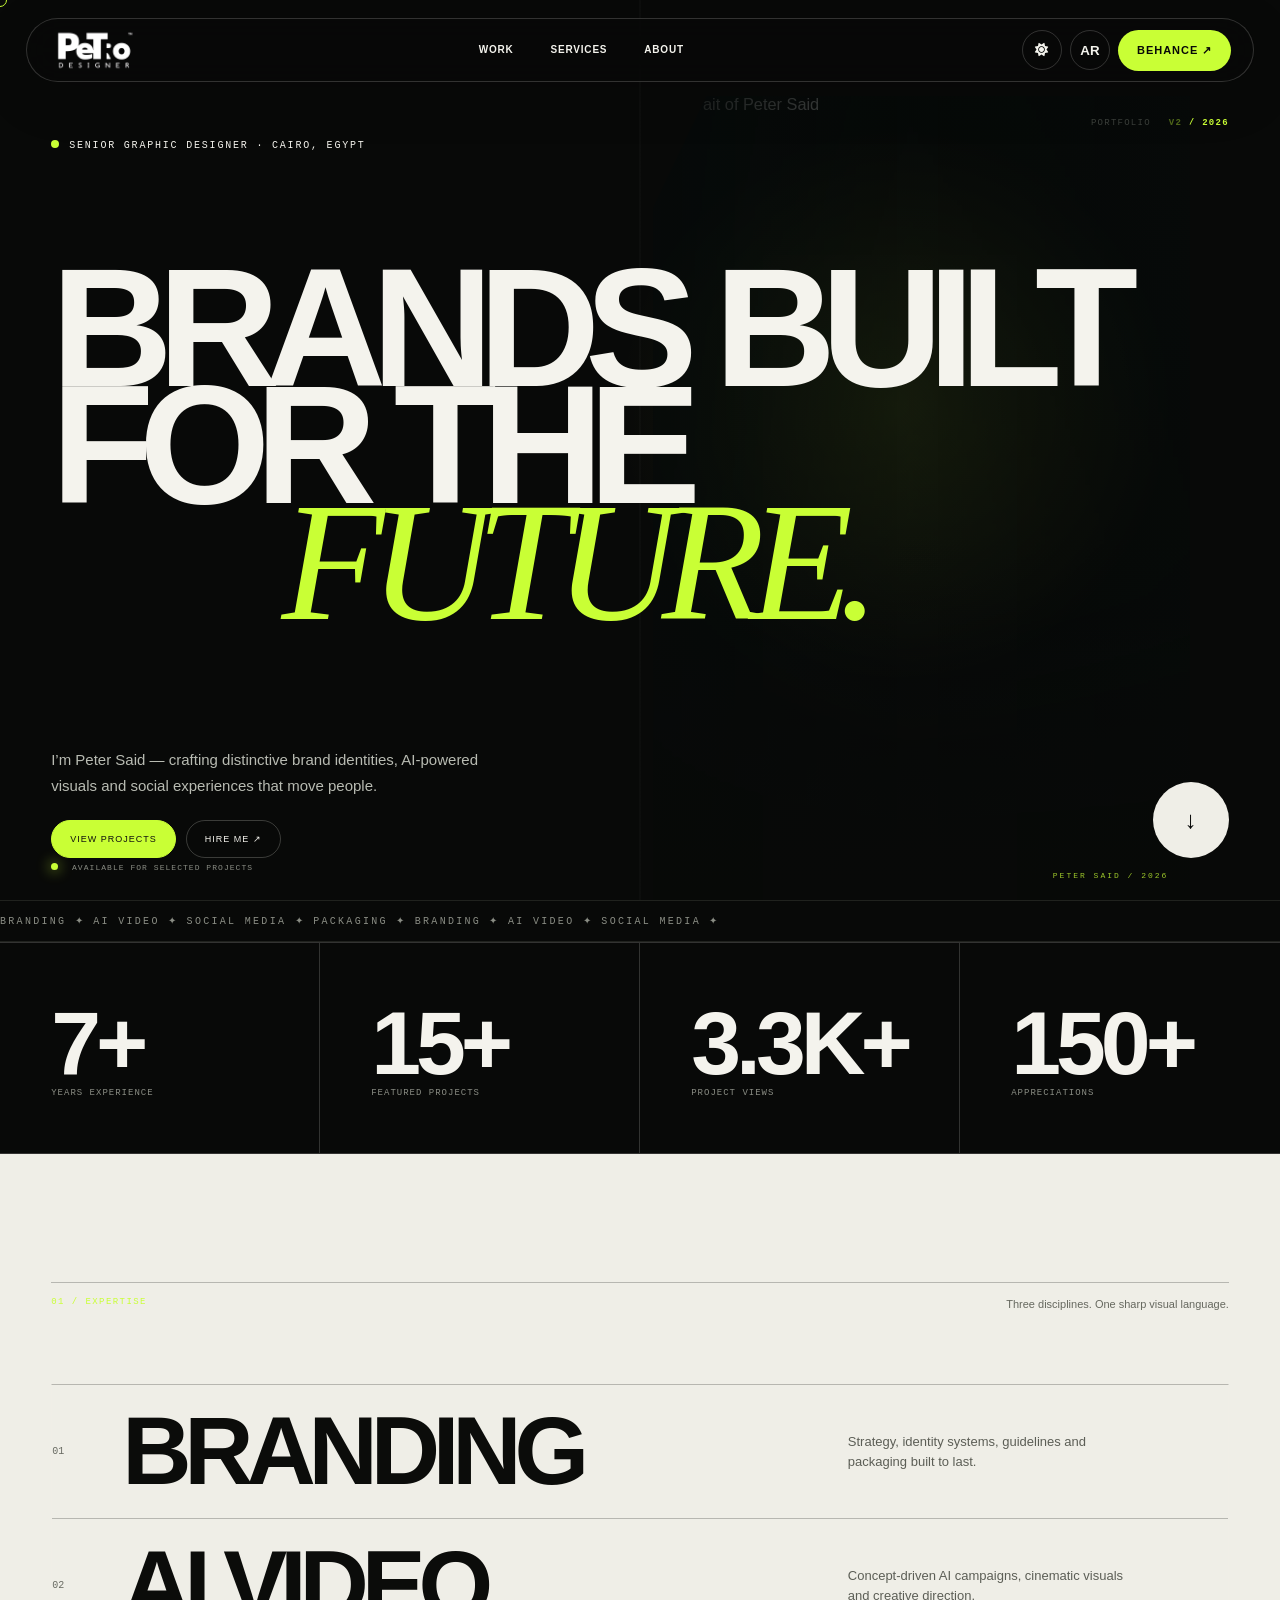
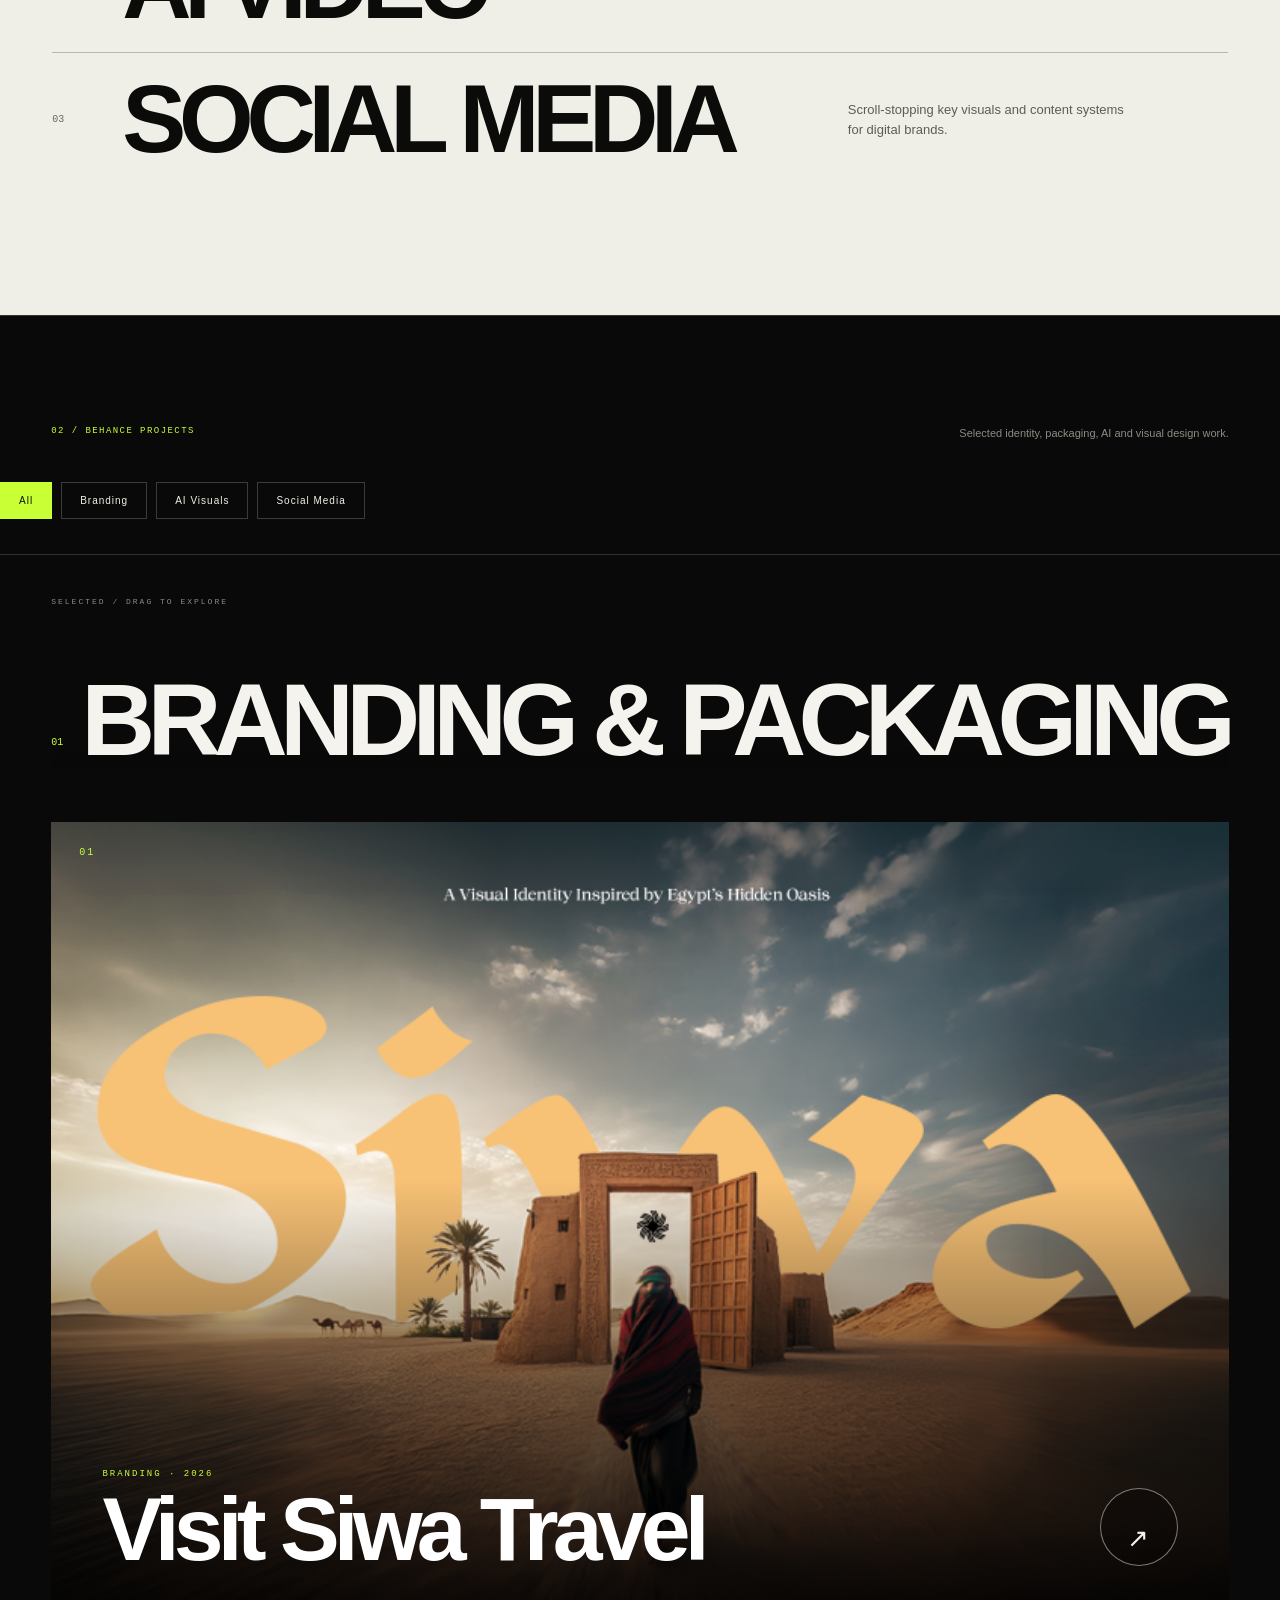
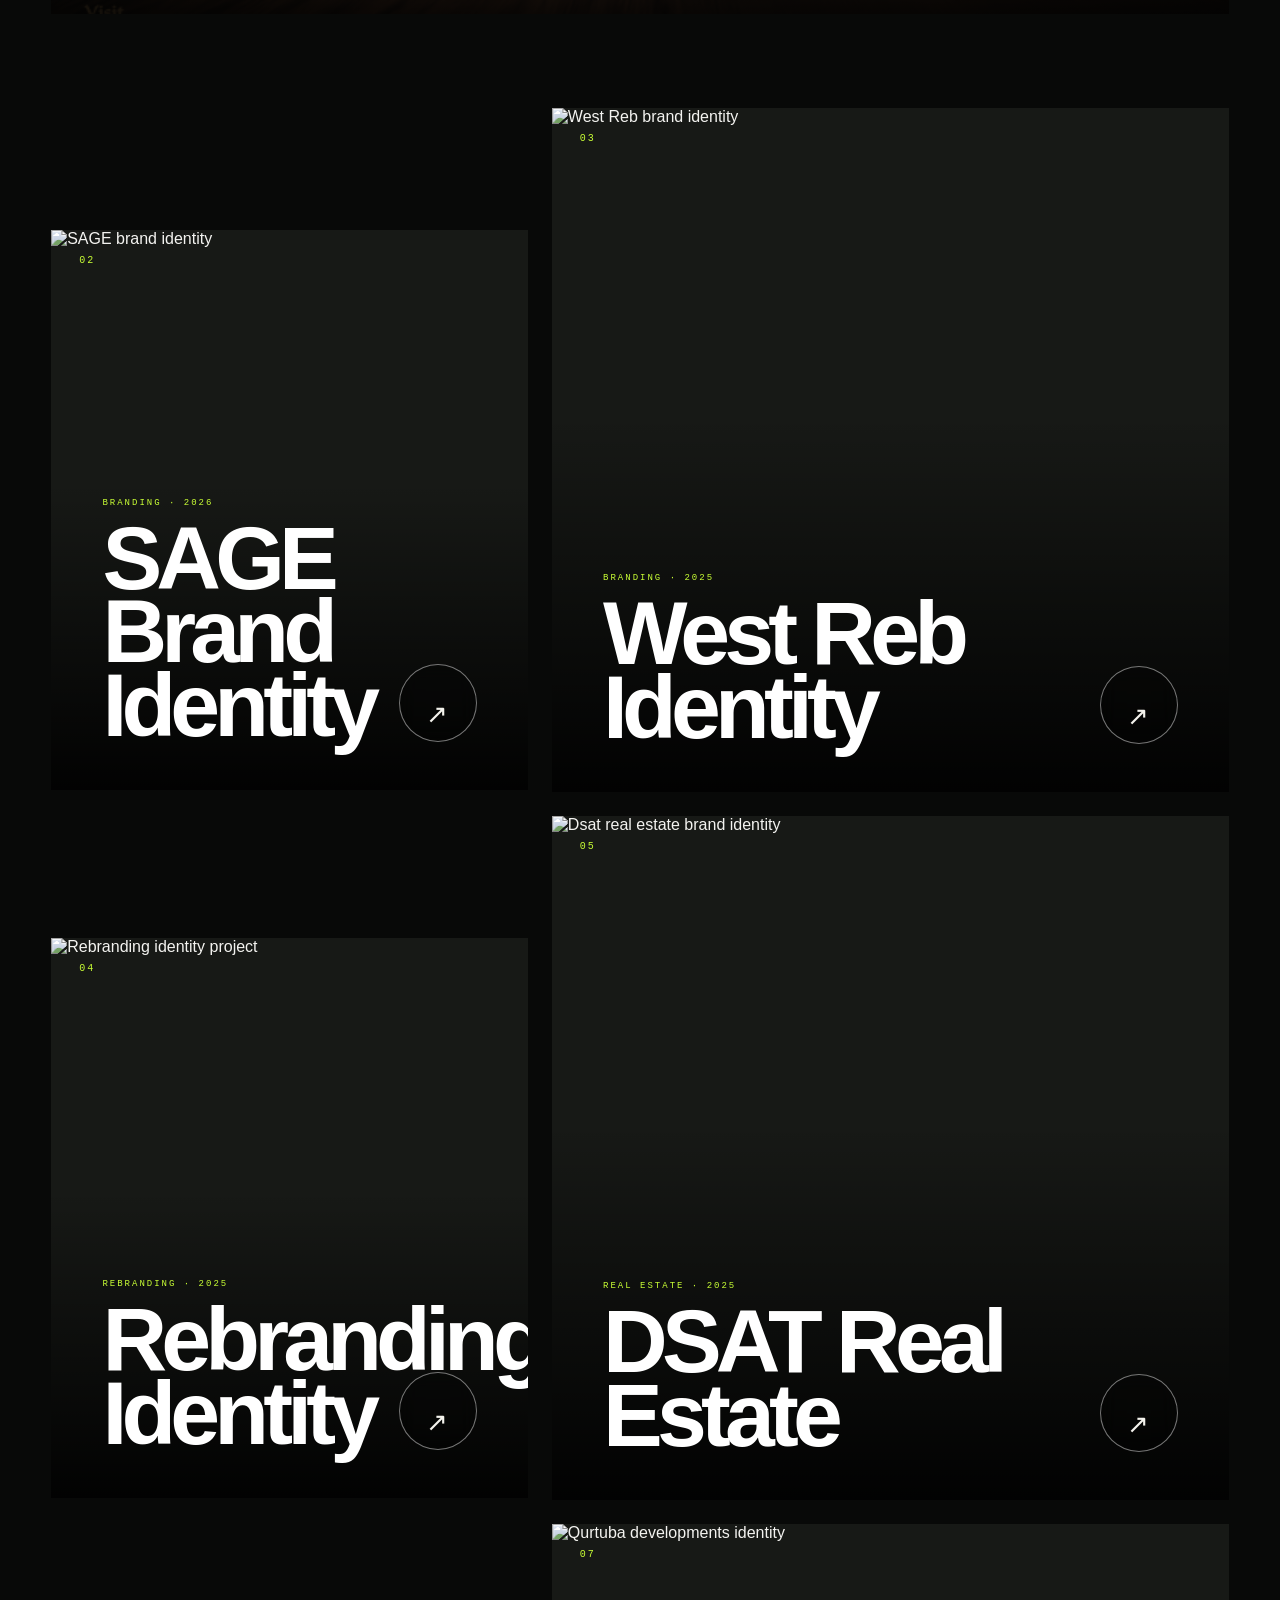
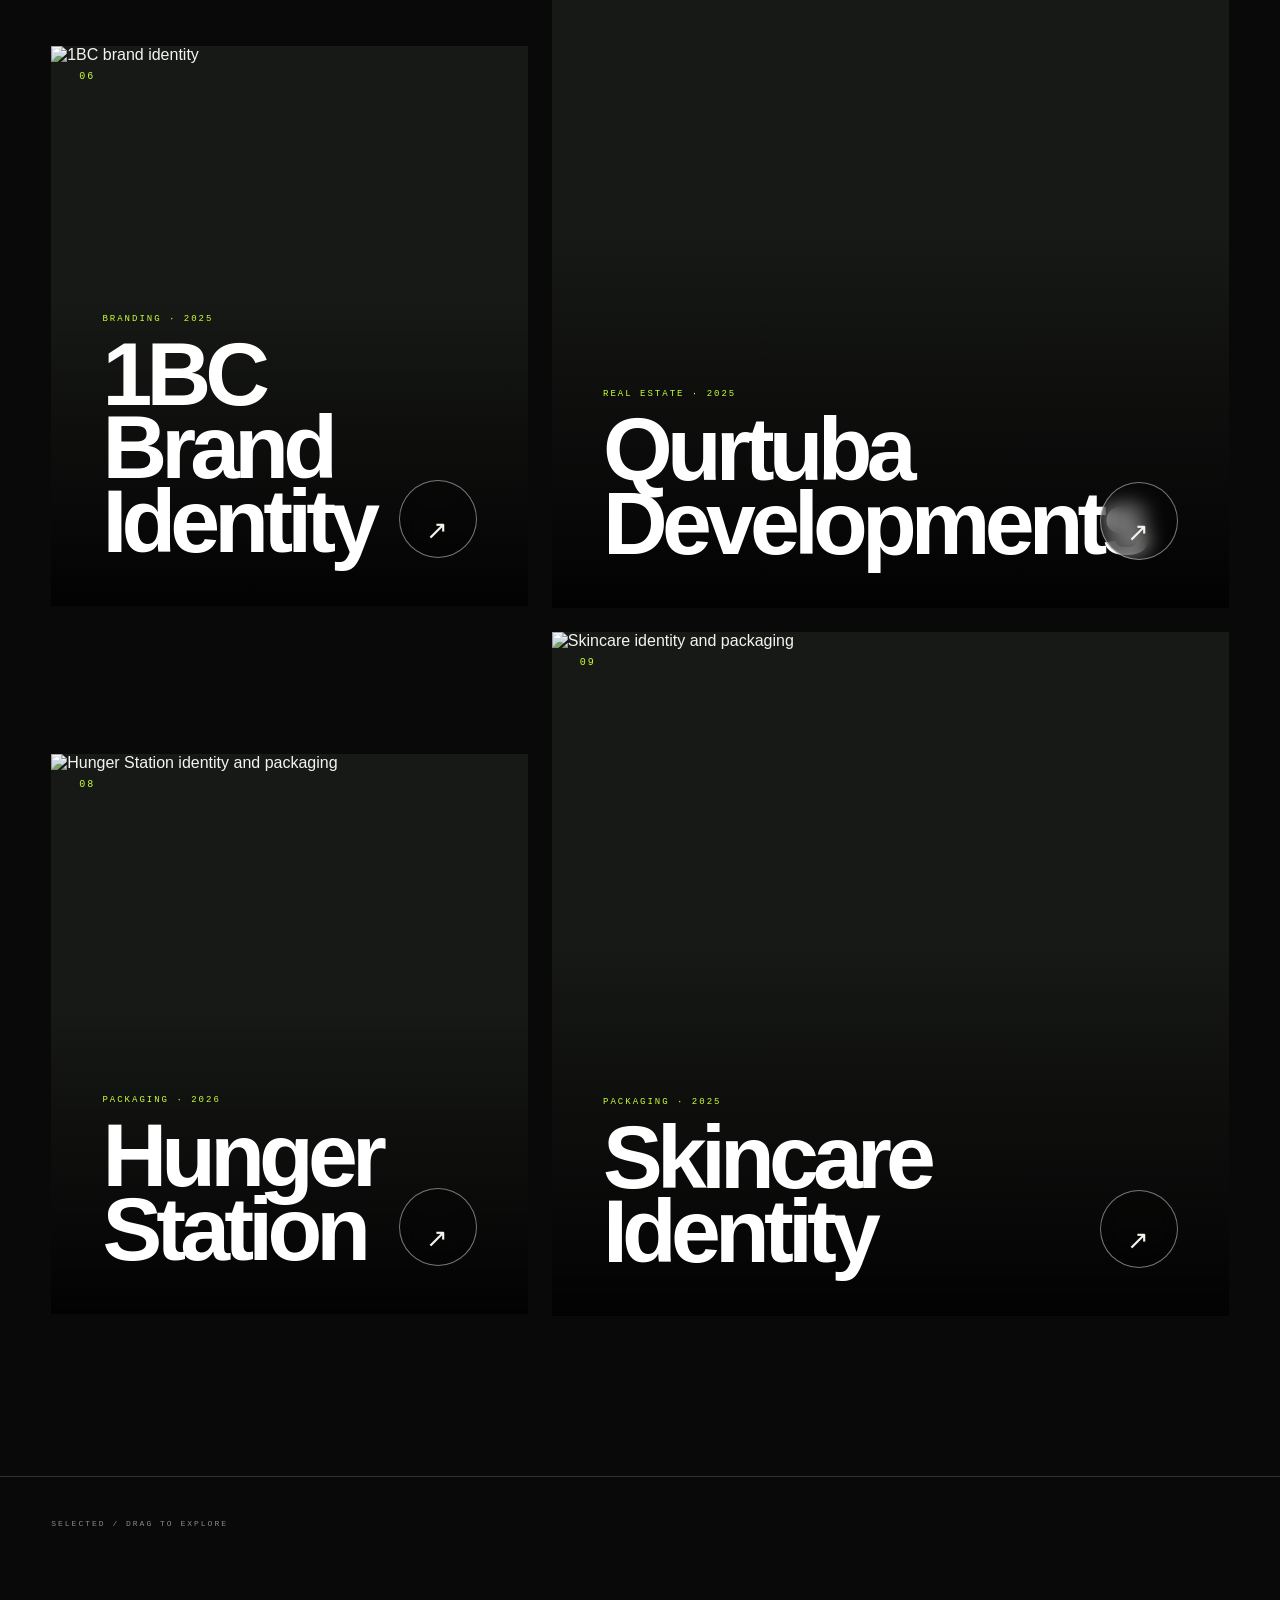
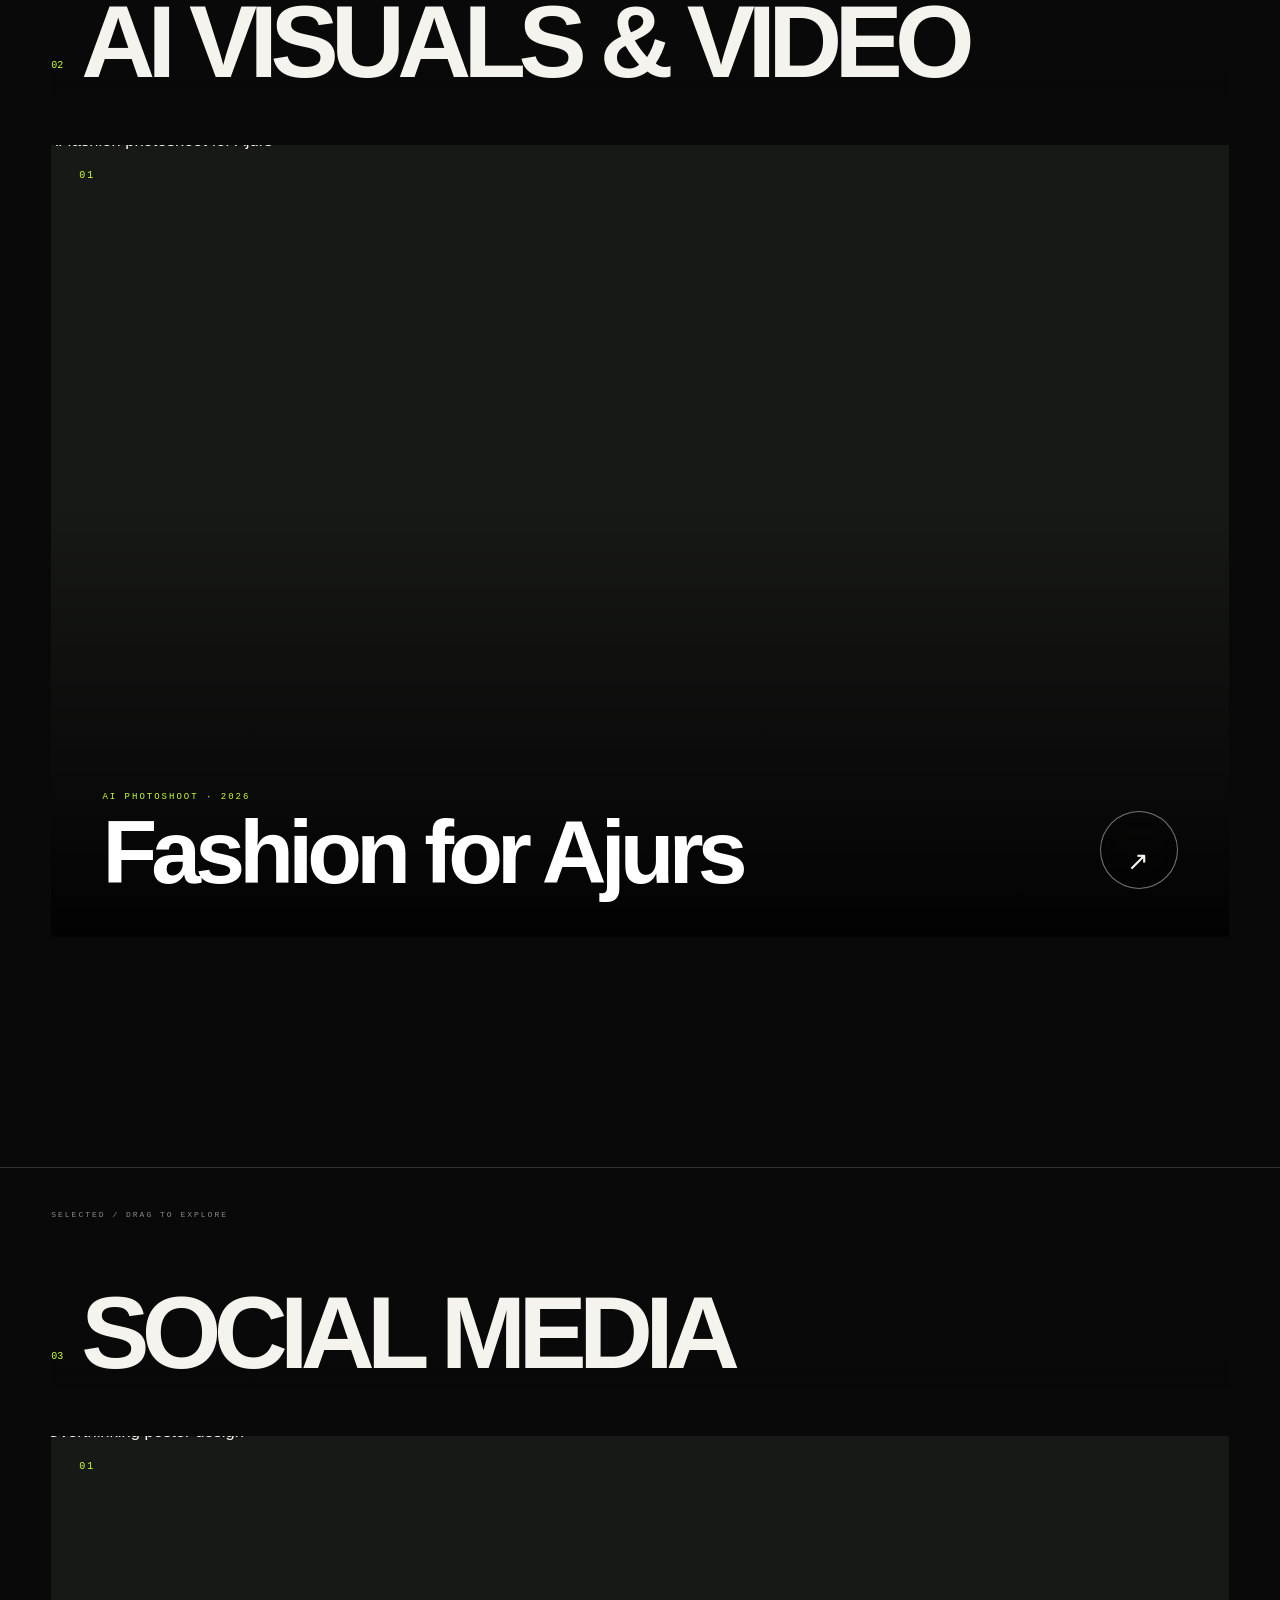
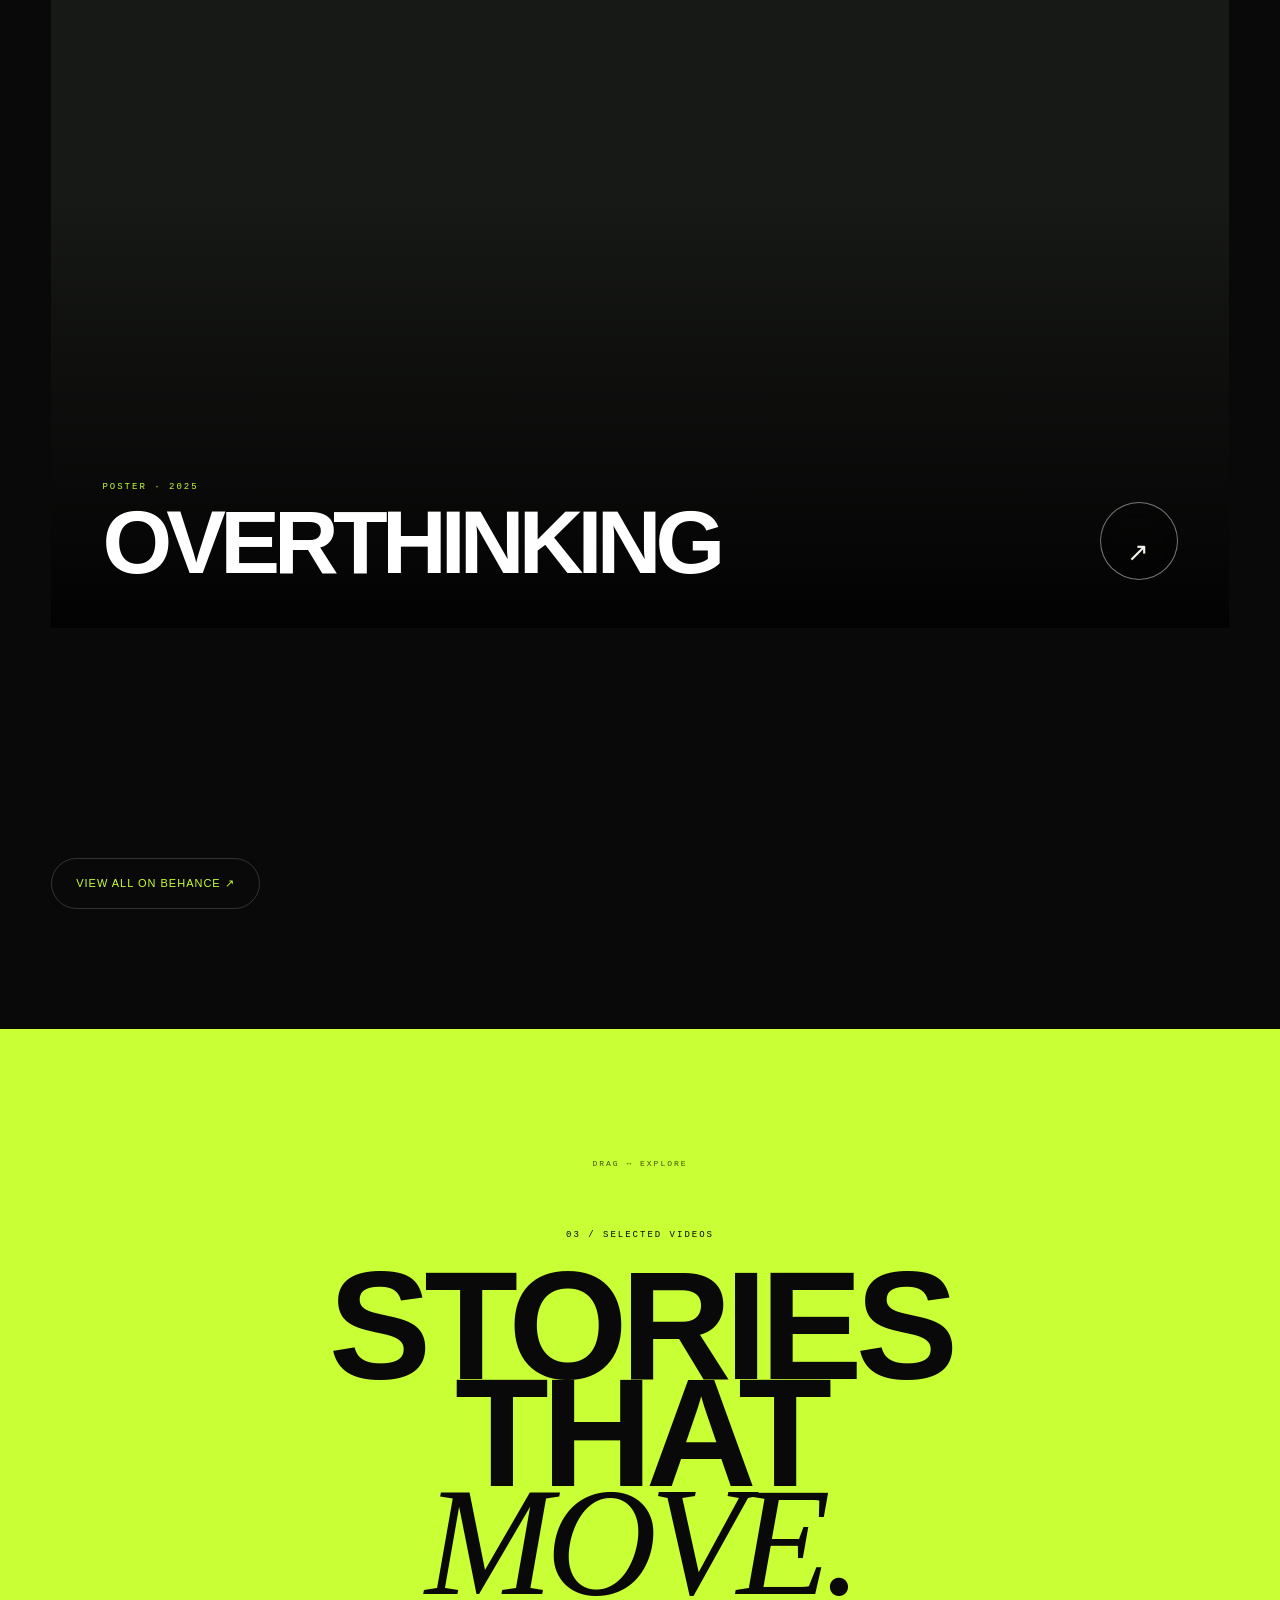
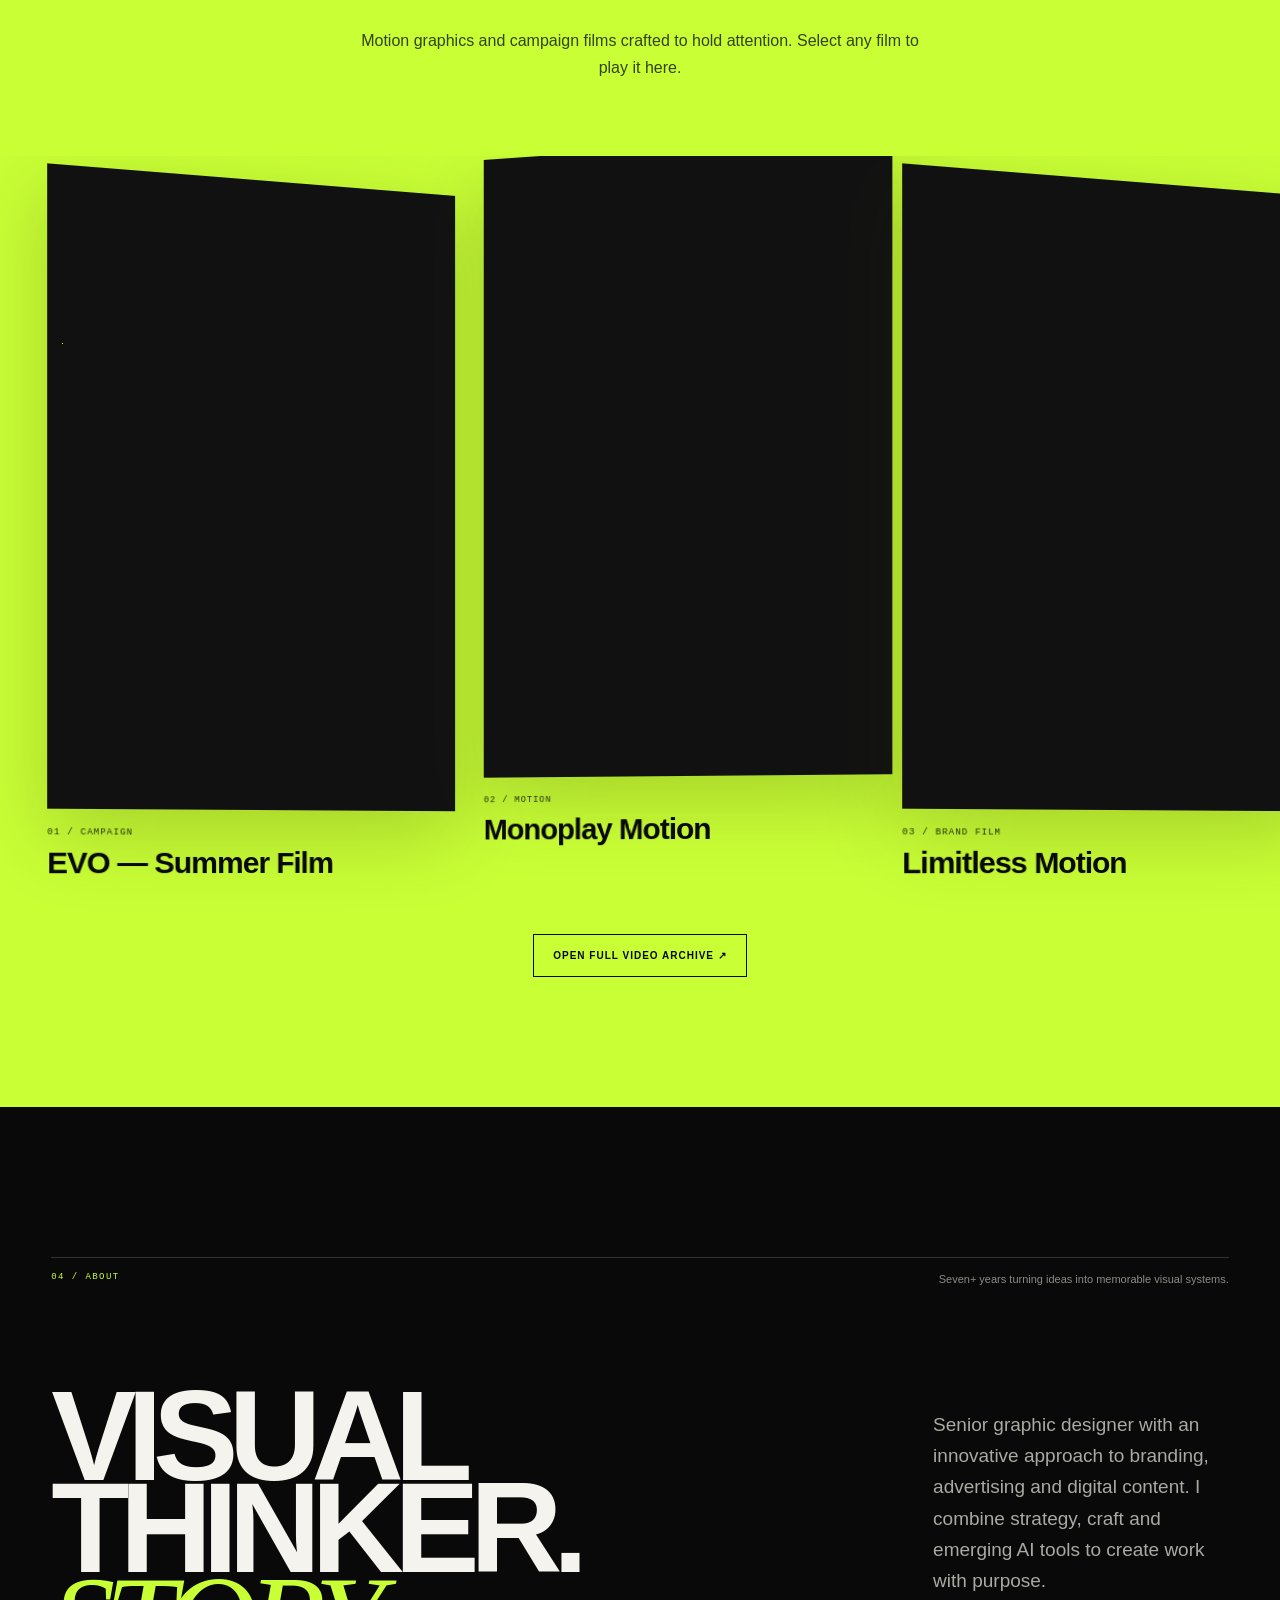
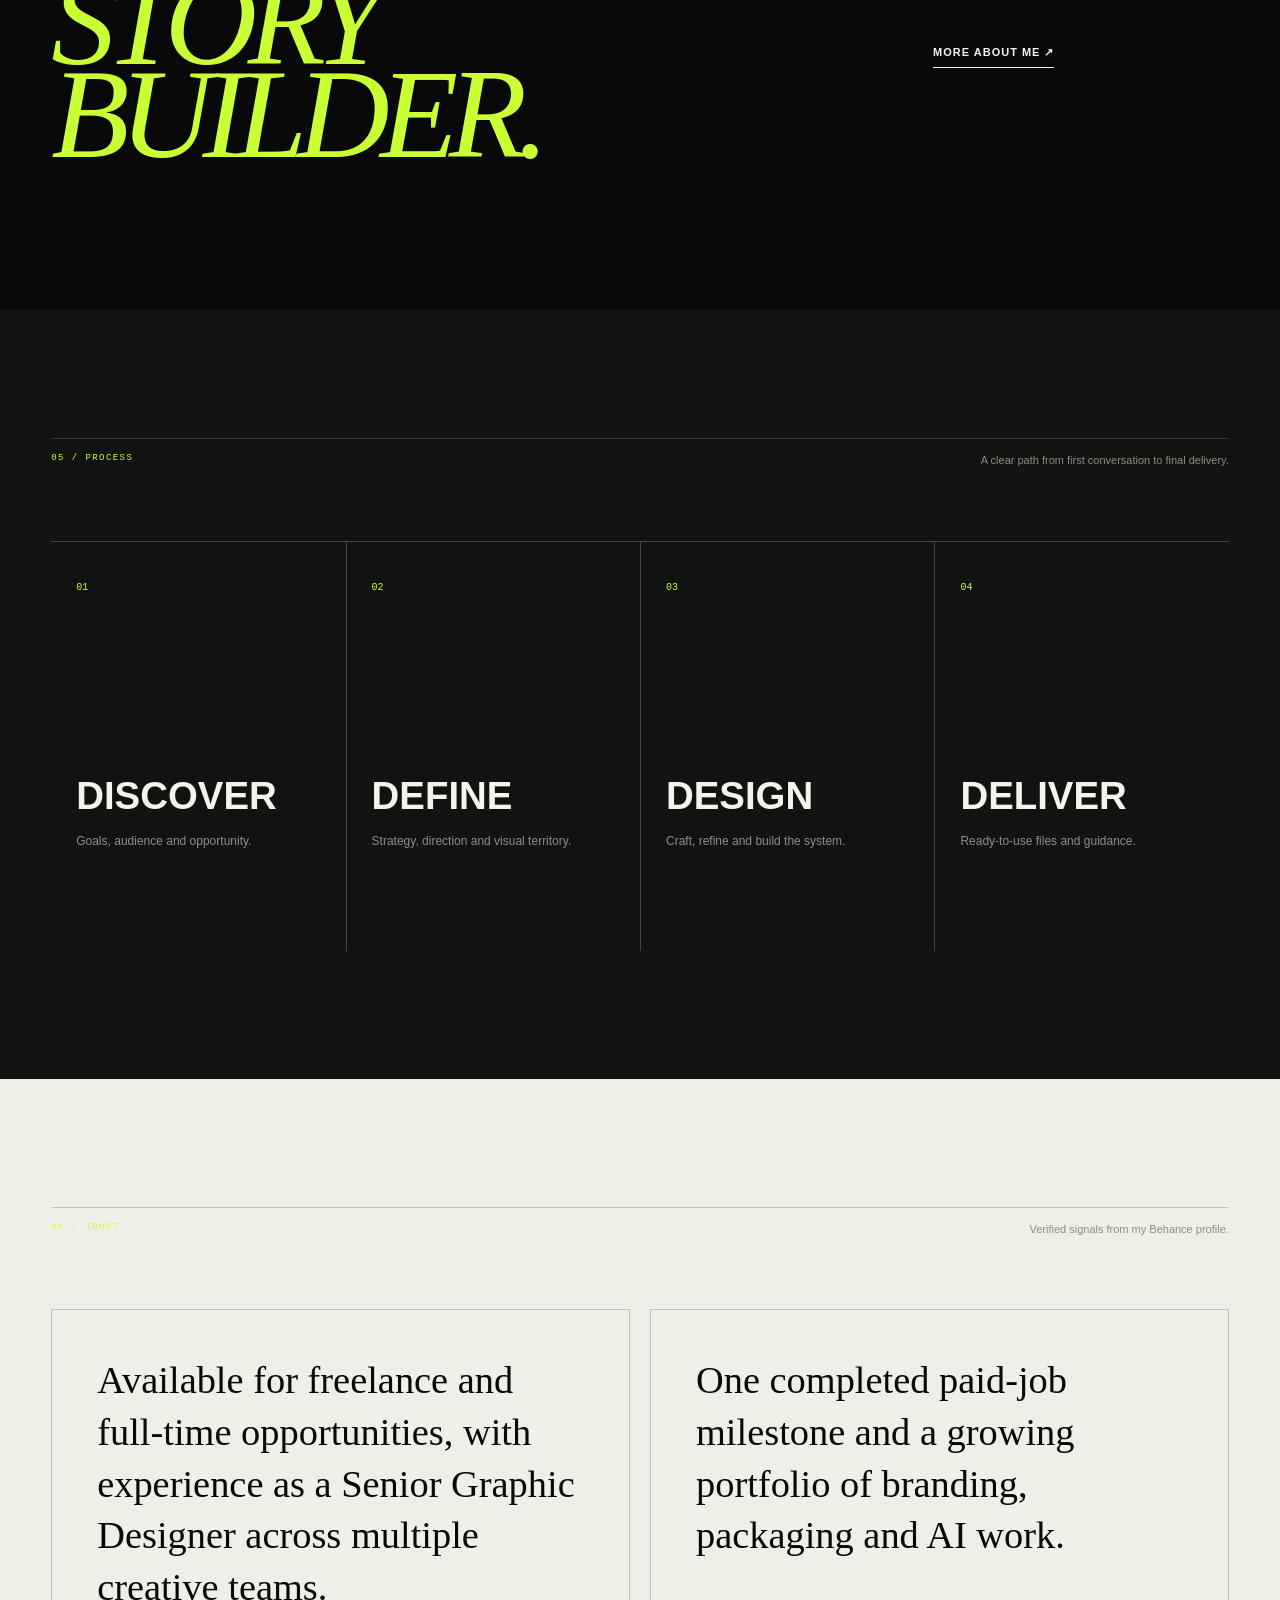
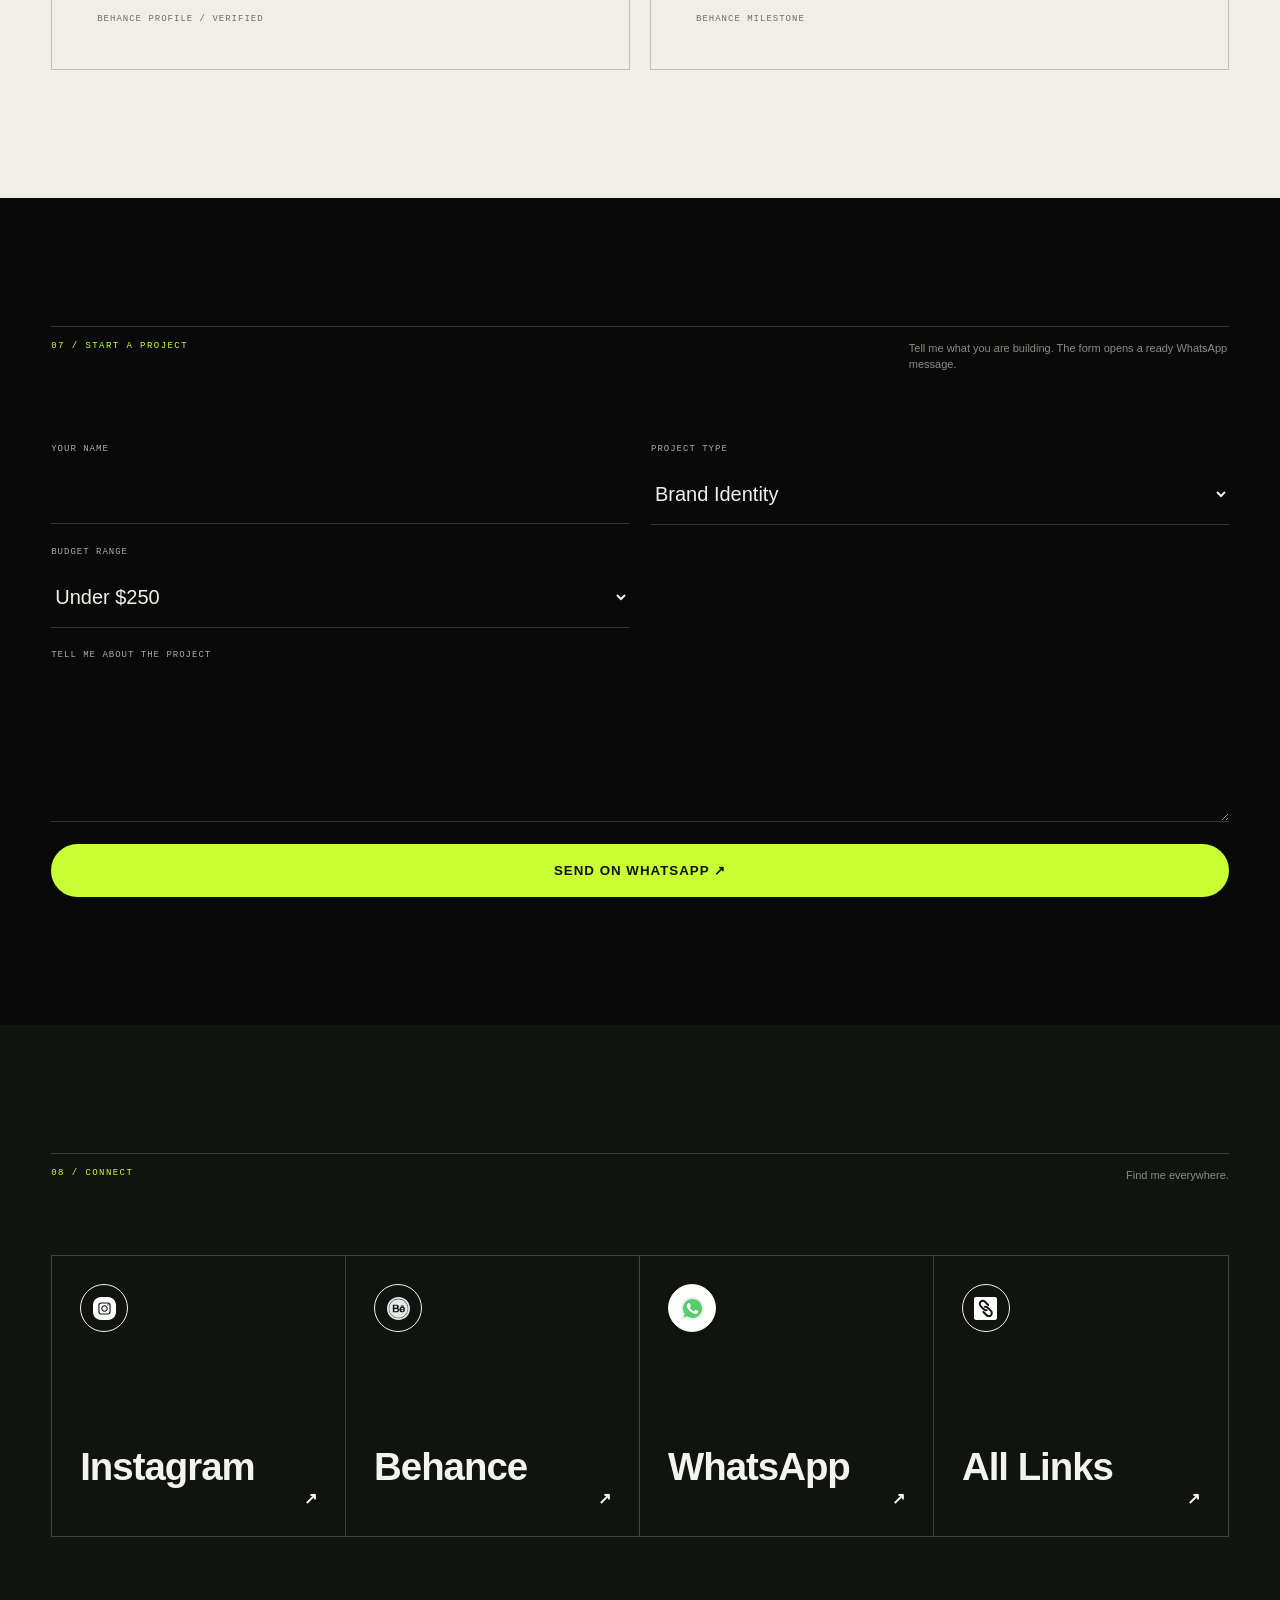
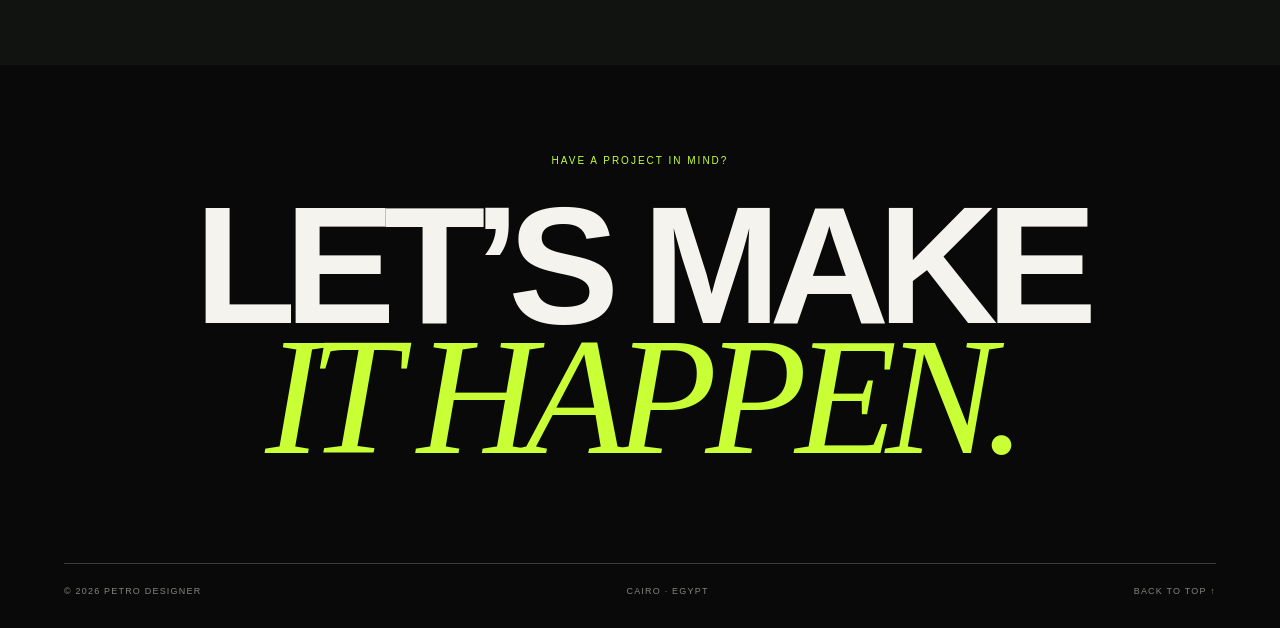
==== commit 0e2aee8d: "upded" ====
--- a/index.html
+++ b/index.html
@@ -3,7 +3,7 @@
 <head>
   <meta charset="UTF-8"><meta name="viewport" content="width=device-width,initial-scale=1">
   <meta name="description" content="Peter Said — Senior Graphic Designer specialized in branding, AI visuals and social media.">
-  <title>PetRo Designer — Peter Said</title><script>document.documentElement.dataset.theme=localStorage.getItem('petroTheme')||'dark'</script><link rel="stylesheet" href="app/globals.css"><link rel="stylesheet" href="https://cdnjs.cloudflare.com/ajax/libs/font-awesome/6.7.2/css/all.min.css">
+  <title>PetRo Designer — Peter Said</title><script>document.documentElement.dataset.theme=localStorage.getItem('petroTheme')||'dark'</script><link rel="stylesheet" href="app/globals.css"><link rel="stylesheet" href="app/editorial-v2.css"><link rel="stylesheet" href="https://cdnjs.cloudflare.com/ajax/libs/font-awesome/6.7.2/css/all.min.css">
 </head>
 <body>
 <div class="loader" id="loader" aria-label="Loading portfolio"><div class="loaderAura"></div><div class="loaderLine"><i></i></div></div>
@@ -16,10 +16,12 @@
   </nav>
 
   <section class="hero" id="top">
+    <div class="v2Edition" aria-hidden="true"><span>PORTFOLIO</span><b>V2 / 2026</b></div>
     <div class="eyebrow"><i></i><span data-en="Senior Graphic Designer · Cairo, Egypt" data-ar="مصمم جرافيك أول · القاهرة، مصر">Senior Graphic Designer · Cairo, Egypt</span></div>
     <h1 data-en="BRANDS BUILT<br>FOR THE <em>FUTURE.</em>" data-ar="هويات بصرية<br><em>تُصنع للمستقبل.</em>">BRANDS BUILT<br>FOR THE <em>FUTURE.</em></h1>
     <div class="heroBottom"><div><p data-en="I’m Peter Said — crafting distinctive brand identities, AI-powered visuals and social experiences that move people." data-ar="أنا بيتر سعيد، أصنع هويات بصرية جريئة، وفيديوهات بالذكاء الاصطناعي، ومحتوى رقمي يلفت الانتباه ويحرّك الجمهور.">I’m Peter Said — crafting distinctive brand identities, AI-powered visuals and social experiences that move people.</p><div class="heroCtas"><a href="#work" data-en="VIEW PROJECTS" data-ar="شاهد المشاريع">VIEW PROJECTS</a><a href="#brief" data-en="HIRE ME ↗" data-ar="ابدأ مشروعك ↗">HIRE ME ↗</a></div></div><a class="circleLink" href="#work" aria-label="Explore work">↓</a></div>
     <figure class="heroPortrait"><img src="https://pps.services.adobe.com/api/profile/F4514E8B63A430880A495EAD%40AdobeID/image/f2b2dad2-868e-4c3e-875a-cc0886c784ab/276" alt="Portrait of Peter Said"><figcaption>PETER SAID / 2026</figcaption></figure>
+    <div class="v2Availability" aria-hidden="true"><i></i> AVAILABLE FOR SELECTED PROJECTS</div>
     <div class="orbit orbitOne">BRAND<br>DESIGN</div><div class="orbit orbitTwo">AI<br>VISUALS</div>
   </section>
   <section class="ticker"><div>BRANDING ✦ AI VIDEO ✦ SOCIAL MEDIA ✦ PACKAGING ✦ BRANDING ✦ AI VIDEO ✦ SOCIAL MEDIA ✦</div></section>
--- a/app/editorial-v2.css
+++ b/app/editorial-v2.css
@@ -0,0 +1,199 @@
+/* PETRO / Editorial portfolio direction */
+:root{
+  --v2-bg:#080908;
+  --v2-panel:#111310;
+  --v2-paper:#efeee7;
+  --v2-text:#f4f3ed;
+  --v2-muted:#8a8d84;
+  --v2-acid:#c9ff35;
+  --v2-border:rgba(244,243,237,.18);
+}
+
+html{background:var(--v2-bg)}
+body{background:var(--v2-bg);color:var(--v2-text);font-family:Arial,Helvetica,sans-serif}
+main{overflow:clip}
+.futureGrid,.scanline{display:none}
+.progress{height:3px;background:var(--v2-acid)}
+::selection{background:var(--v2-acid);color:#080908}
+
+.nav{
+  top:18px;left:2vw;right:2vw;width:auto;height:64px;padding:0 22px;
+  border:1px solid var(--v2-border);border-radius:100px;
+  background:rgba(8,9,8,.76);box-shadow:0 14px 50px rgba(0,0,0,.18);
+}
+.petroLogo{width:92px;height:44px}
+.petroLogo img{width:145px;height:145px}
+.navLinks{gap:9px}
+.navLinks a{padding:10px 14px;border-radius:100px;font:700 10px/1 Arial,sans-serif;letter-spacing:.08em}
+.navLinks a:hover{background:var(--v2-paper);color:#080908}
+.navActions{gap:8px}
+.langBtn,.themeBtn{width:40px;height:40px;border:1px solid var(--v2-border);border-radius:50%;background:transparent;color:inherit}
+.miniCta{border:0;border-radius:100px;background:var(--v2-acid);color:#080908;padding:14px 19px}
+
+.hero{
+  min-height:100svh;height:auto;max-height:none;padding:140px 4vw 42px;
+  display:grid;grid-template-columns:1fr 1fr;grid-template-rows:auto 1fr auto;
+  align-items:end;isolation:isolate;background:var(--v2-bg);
+}
+.hero:before{
+  content:"";position:absolute;inset:0;z-index:-3;
+  background:
+    radial-gradient(circle at 70% 45%,rgba(201,255,53,.12),transparent 27%),
+    linear-gradient(90deg,transparent 49.95%,rgba(255,255,255,.09) 50%,transparent 50.05%);
+}
+.v2Edition{position:absolute;top:118px;right:4vw;display:flex;gap:18px;align-items:center;font:9px monospace;letter-spacing:.14em}
+.v2Edition span{color:var(--v2-muted)}.v2Edition b{color:var(--v2-acid)}
+.hero .eyebrow{grid-column:1/2;margin:0 0 34px;font:10px monospace;letter-spacing:.18em;color:var(--v2-text)}
+.hero h1{
+  grid-column:1/-1;align-self:center;margin:0;max-width:none;
+  font-size:clamp(72px,13.2vw,210px);line-height:.69;letter-spacing:-.09em;
+  mix-blend-mode:normal;z-index:3;
+}
+.hero h1 em{display:inline-block;margin-left:18vw;color:var(--v2-acid);font-family:Georgia,serif;font-weight:400}
+.heroPortrait{
+  position:absolute;z-index:1;inset:96px 7vw 0 auto;width:min(42vw,660px);height:calc(100% - 96px);
+  opacity:.78;overflow:hidden;margin:0;clip-path:polygon(10% 0,100% 0,100% 100%,0 100%,0 14%);
+}
+.heroPortrait:after{content:"";position:absolute;inset:0;background:linear-gradient(180deg,transparent 55%,var(--v2-bg))}
+.heroPortrait img{width:100%;height:100%;object-fit:cover;filter:grayscale(1) contrast(1.12)}
+.heroPortrait figcaption{z-index:2;left:auto;right:22px;bottom:20px}
+.heroBottom{grid-column:1/-1;position:relative;z-index:4;margin:42px 0 0;align-items:end}
+.heroBottom>div{max-width:480px;margin:0}
+.heroBottom p{margin:0;color:#b8bbb2;font-size:15px;line-height:1.7}
+.heroCtas a{border-radius:100px}
+.heroCtas a:first-child{background:var(--v2-acid)}
+.circleLink{width:76px;height:76px;background:var(--v2-paper);border:0;color:#080908;transition:transform .35s}
+.circleLink:hover{transform:rotate(-35deg) scale(1.06)}
+.v2Availability{position:absolute;left:4vw;bottom:28px;font:8px monospace;letter-spacing:.13em;color:var(--v2-muted)}
+.v2Availability i{display:inline-block;width:7px;height:7px;border-radius:50%;margin-right:8px;background:var(--v2-acid);box-shadow:0 0 14px var(--v2-acid)}
+.orbit{display:none}
+
+.ticker{padding:14px 0;border-block:1px solid #20221e;background:transparent;color:var(--v2-muted)}
+.ticker div{font:10px monospace;letter-spacing:.23em}
+.stats{background:var(--v2-bg);border-color:var(--v2-border)}
+.stats article{min-height:210px;justify-content:flex-end;border-color:var(--v2-border)}
+.stats b{font-size:clamp(54px,7vw,108px);line-height:.8;color:var(--v2-text)}
+.stats article:hover b{color:var(--v2-acid)}
+.stats span{color:var(--v2-muted)}
+
+.section{padding:clamp(90px,10vw,160px) 4vw}
+.sectionHead{margin-bottom:72px;padding-top:14px;border-color:var(--v2-border)}
+.sectionHead>span{color:var(--v2-acid);font:9px monospace;letter-spacing:.16em}
+.sectionHead p{color:var(--v2-muted)}
+
+.services{background:var(--v2-paper);color:#0b0c0a}
+.services .sectionHead{border-color:rgba(8,9,8,.24)}
+.services .sectionHead p{color:#66685f}
+.serviceGrid{display:block;border-top:1px solid rgba(8,9,8,.24)}
+.serviceGrid article{
+  min-height:0;padding:30px 0;display:grid;grid-template-columns:70px minmax(0,1fr) minmax(250px,380px);
+  align-items:center;border:0;border-bottom:1px solid rgba(8,9,8,.24);transition:padding .35s,background .35s;
+}
+.serviceGrid article:hover{padding-inline:24px;background:var(--v2-acid)}
+.serviceGrid article>span{font:10px monospace;color:#686a62}
+.serviceGrid h2{margin:0;font-size:clamp(48px,7.5vw,118px);line-height:.76;letter-spacing:-.075em}
+.serviceGrid p{margin:0;color:#5c5e56;line-height:1.55}
+
+.projects{padding:0;background:var(--v2-bg)}
+.projects>.sectionHead{margin:0;padding:110px 4vw 40px}
+.projectGroup{padding:110px 4vw 160px;overflow:visible;border-top:1px solid var(--v2-border)}
+.projectGroup:before{top:42px;left:4vw;color:var(--v2-muted)}
+.groupTitle{
+  position:sticky;top:98px;z-index:2;display:flex;align-items:end;gap:18px;
+  margin:0 0 48px;padding:18px 0;background:linear-gradient(var(--v2-bg) 75%,transparent);
+}
+.groupTitle span{color:var(--v2-acid)}
+.groupTitle h2{font-size:clamp(52px,8vw,126px);line-height:.72}
+.categoryGrid{
+  display:grid;grid-template-columns:repeat(12,minmax(0,1fr));gap:24px;
+  width:auto;min-width:0;padding:0;overflow:visible!important;scroll-snap-type:none;
+}
+.projectCard{
+  grid-column:span 7;width:auto;height:min(76vh,780px);min-height:560px;border:0;
+  border-radius:0;background:#171916;scroll-snap-align:none;
+}
+.projectCard:nth-child(even){grid-column:span 5;height:min(62vh,650px);margin-top:120px}
+.projectCard:first-child{grid-column:1/-1;height:min(88vh,900px);margin:0 0 70px}
+.projectCard img{filter:grayscale(.35) saturate(.8);transition:transform 1.2s cubic-bezier(.16,1,.3,1),filter .5s}
+.projectCard:after{background:linear-gradient(180deg,transparent 45%,rgba(0,0,0,.92))}
+.projectCard h3{font-size:clamp(48px,7vw,112px)}
+.projectCard div>span{background:rgba(0,0,0,.25);backdrop-filter:blur(10px)}
+.projectCard:hover img{filter:none;transform:scale(1.045)}
+.projectControls{display:none}
+.allBehance{margin:0 4vw 120px;border:1px solid var(--v2-border);border-radius:100px;padding:18px 24px}
+
+.videoSection{padding:130px 0;background:var(--v2-acid);color:#080908}
+.videoSection:before{color:#40520d}
+.videoIntro{max-width:1100px}
+.videoIntro small,.videoIntro h2 em{color:#080908}
+.videoIntro h2{font-size:clamp(70px,12vw,190px);line-height:.7}
+.videoIntro p{color:#35420f}
+.videoRail{gap:18px;background:none}
+.videoCard{width:clamp(290px,32vw,500px)}
+.videoPlayer{height:min(70vh,690px);border:0;border-radius:0;box-shadow:0 25px 70px rgba(45,58,8,.22)}
+.videoCard>span{color:#263109}.videoCard h3{font-size:30px}
+.videoSection .videoLink{border-color:#080908;color:#080908}
+
+.about{padding-top:150px;padding-bottom:150px;background:var(--v2-bg);color:var(--v2-text)}
+.about .sectionHead{border-color:var(--v2-border)}
+.about .sectionHead p{color:var(--v2-muted)}
+.aboutGrid{grid-template-columns:1.45fr .55fr;align-items:start}
+.about h2{font-size:clamp(70px,10vw,155px);line-height:.72;letter-spacing:-.075em}
+.about h2 em{color:var(--v2-acid)}
+.aboutGrid>div{padding-top:30px}
+.aboutGrid>div p{color:#a8aba2;font-size:19px}
+
+.process{background:var(--v2-panel)}
+.processGrid article{min-height:410px;padding-top:34px}
+.processGrid h3{margin-top:180px;font-size:clamp(27px,3vw,48px)}
+.proof{background:var(--v2-paper);color:#080908}
+.proof blockquote{border-color:rgba(8,9,8,.2)}
+.proof blockquote p{font-size:clamp(28px,3vw,46px)}
+.brief{background:var(--v2-bg)}
+.brief input,.brief select,.brief textarea{border:0;border-bottom:1px solid var(--v2-border);background:transparent;padding:18px 0;font-size:20px}
+.brief button{border-radius:100px}
+.connect{background:var(--v2-panel)}
+.socialGrid a{min-height:280px}
+.socialGrid span{font-size:clamp(24px,3vw,42px)}
+footer{padding-top:150px}
+footer h2{font-size:clamp(82px,13vw,205px)}
+
+.reveal{transform:translateY(45px);transition:opacity .9s,transform 1.1s cubic-bezier(.16,1,.3,1)}
+.reveal.isVisible{transform:none}
+@supports (animation-timeline:view()){
+  .projectCard img{animation:v2ImageIn linear both;animation-timeline:view();animation-range:entry 10% cover 45%}
+  @keyframes v2ImageIn{from{transform:scale(1.12);filter:grayscale(1)}to{transform:scale(1);filter:grayscale(.35) saturate(.8)}}
+}
+
+[data-theme="light"] body,[data-theme="light"] .hero,[data-theme="light"] .stats,[data-theme="light"] .projects,[data-theme="light"] .about,[data-theme="light"] .brief,[data-theme="light"] footer{background:#f2f0e8;color:#10110f}
+[data-theme="light"] .hero:before{background:radial-gradient(circle at 70% 45%,rgba(131,175,0,.14),transparent 28%),linear-gradient(90deg,transparent 49.95%,rgba(0,0,0,.1) 50%,transparent 50.05%)}
+[data-theme="light"] .heroPortrait:after{background:linear-gradient(180deg,transparent 55%,#f2f0e8)}
+[data-theme="light"] .hero .eyebrow,[data-theme="light"] .stats b{color:#10110f}
+[data-theme="light"] .heroBottom p,[data-theme="light"] .aboutGrid>div p{color:#55584f}
+[data-theme="light"] .groupTitle{background:linear-gradient(#f2f0e8 75%,transparent)}
+[data-theme="light"] .projectGroup{border-color:rgba(16,17,15,.18)}
+[data-theme="light"] .about h2{color:#10110f}
+
+@media(max-width:760px){
+  body{cursor:auto}
+  .nav{top:10px;left:3vw;right:3vw;height:58px;padding:0 12px}.petroLogo{width:70px}.navActions{gap:5px}
+  .hero{padding:116px 5vw 32px;grid-template-columns:1fr;min-height:100svh}
+  .v2Edition{top:86px;right:5vw}.hero .eyebrow{margin-bottom:24px}
+  .hero h1{font-size:19vw;line-height:.74}.hero h1 em{margin-left:0}
+  .heroPortrait{inset:145px -12vw auto auto;width:76vw;height:62vh;opacity:.48}
+  .heroBottom{margin-top:90px}.heroBottom>div{max-width:82%}.circleLink{width:58px;height:58px}
+  .v2Availability{display:none}
+  .stats{grid-template-columns:1fr 1fr}.stats article{min-height:150px}
+  .serviceGrid article{grid-template-columns:42px 1fr;padding:24px 0}.serviceGrid article p{grid-column:2;margin-top:15px}.serviceGrid h2{font-size:13vw}
+  .projects>.sectionHead{padding-top:80px}.projectGroup{padding:90px 5vw 100px}
+  .groupTitle{top:76px;padding-top:16px}.groupTitle h2{font-size:14vw}
+  .categoryGrid{display:block}.projectCard,.projectCard:nth-child(even),.projectCard:first-child{width:100%;height:64vh;min-height:480px;margin:0 0 20px}
+  .projectCard h3{font-size:13vw}.projectCard div>span{width:58px;height:58px}
+  .videoSection{padding:100px 0}.videoIntro h2{font-size:18vw}.videoCard{width:82vw}.videoPlayer{height:62vh}
+  .aboutGrid{grid-template-columns:1fr}.about h2{font-size:17vw}.aboutGrid>div p{font-size:17px}
+  .processGrid{grid-template-columns:1fr 1fr}.processGrid article{min-height:280px}.processGrid h3{margin-top:90px}
+}
+
+@media(prefers-reduced-motion:reduce){
+  .reveal,.projectCard img{animation:none!important;transition:none!important}
+}
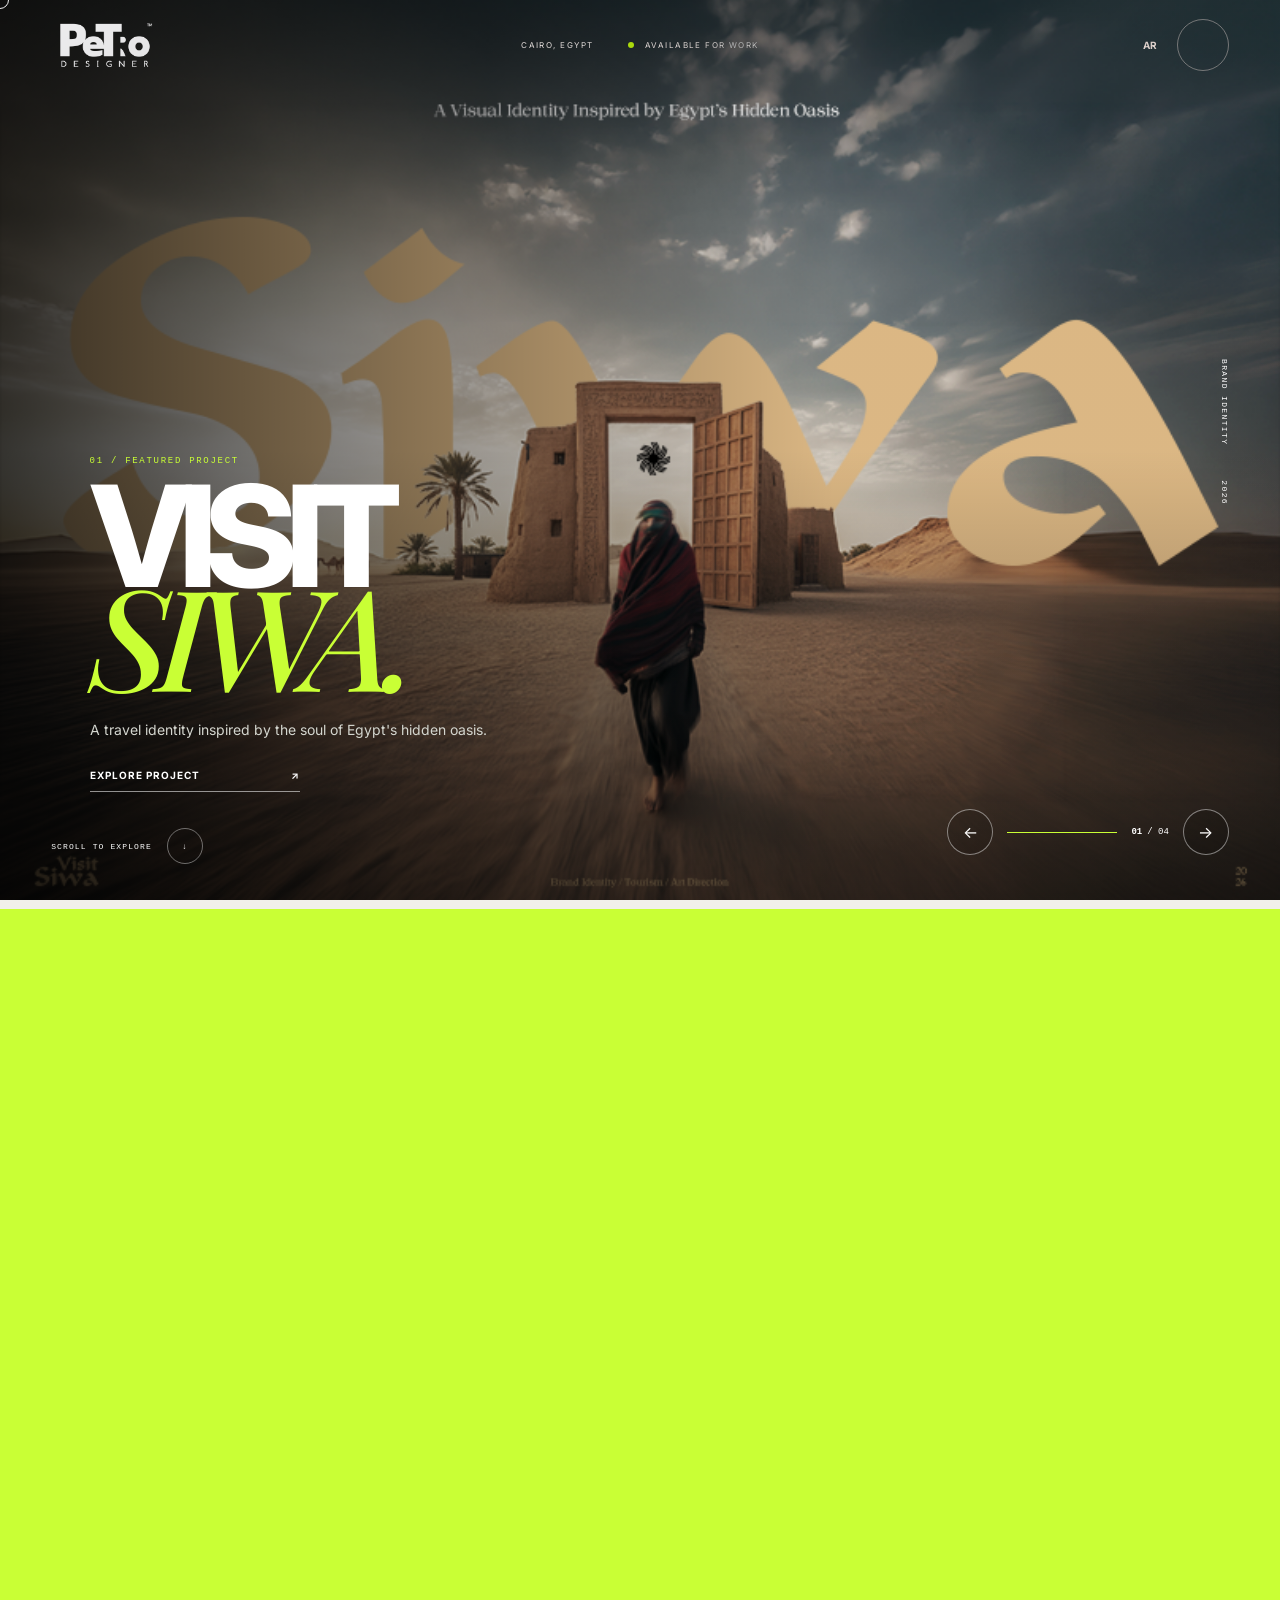
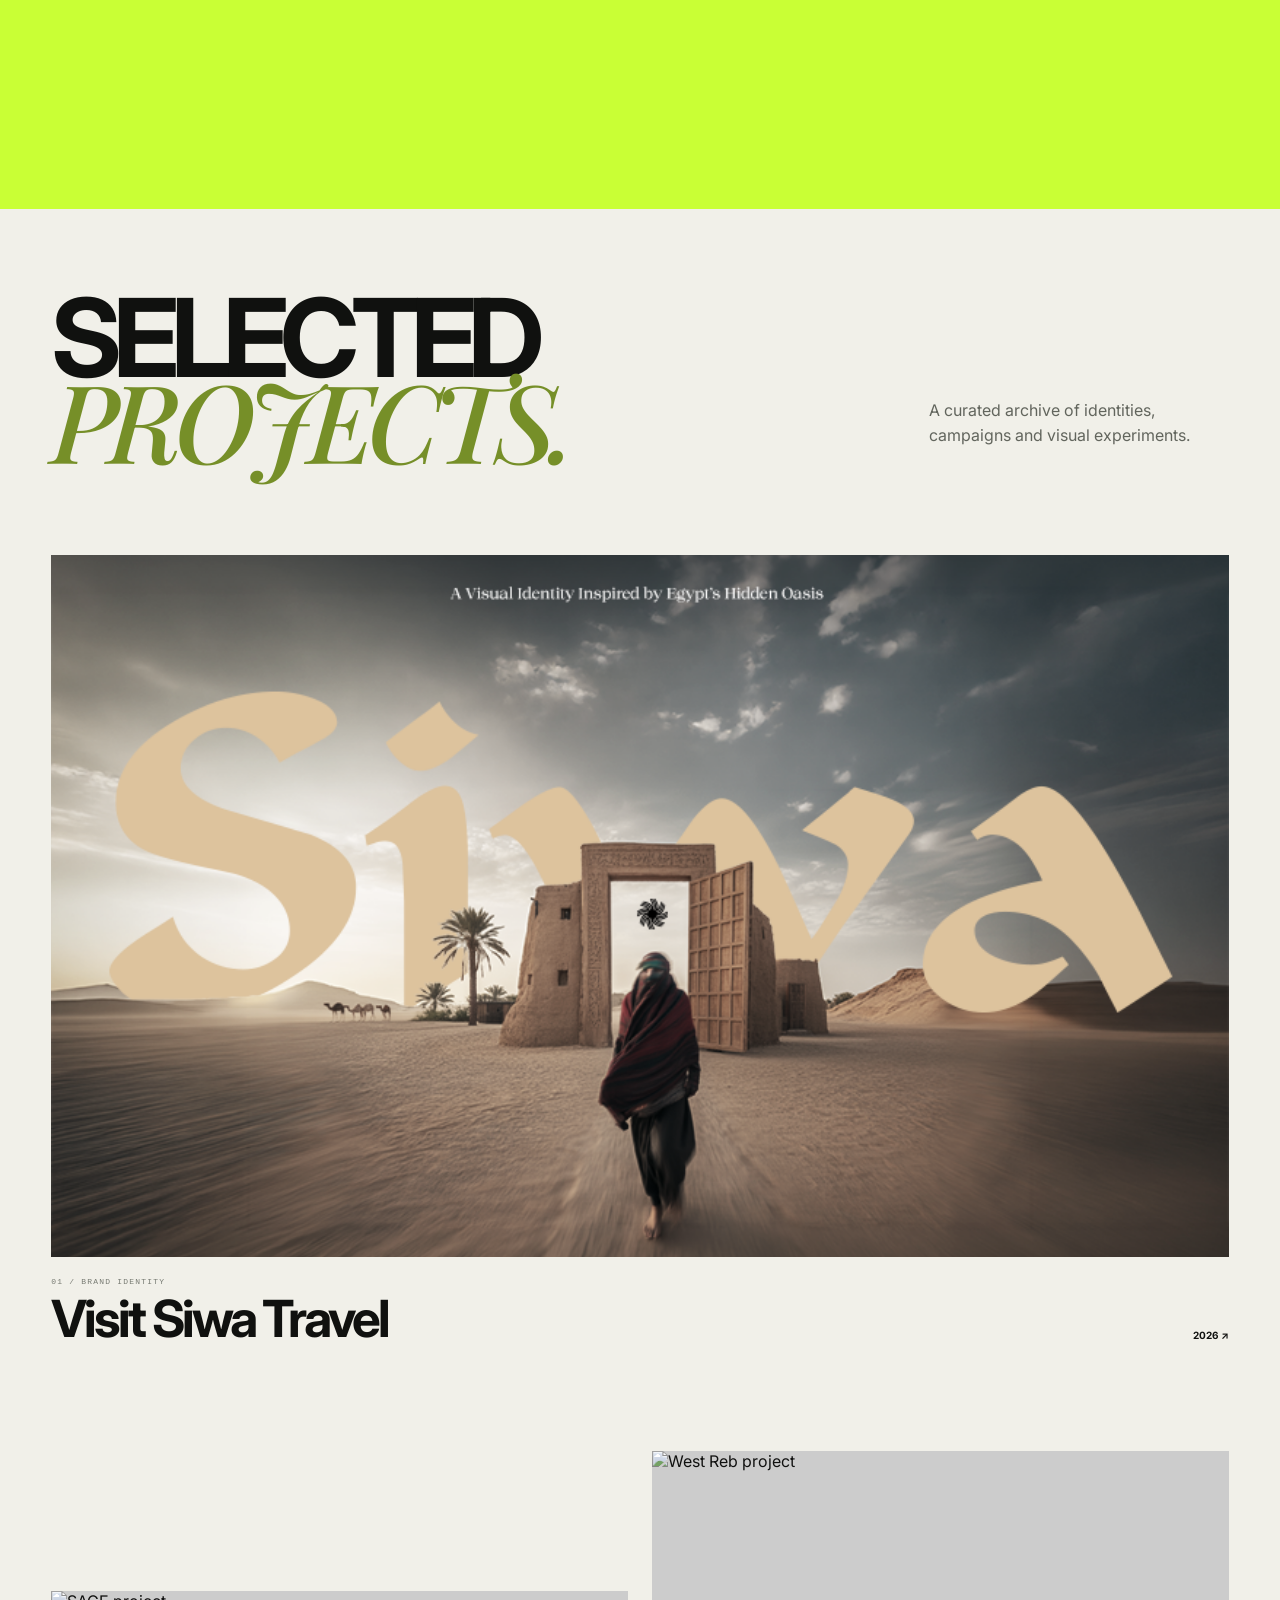
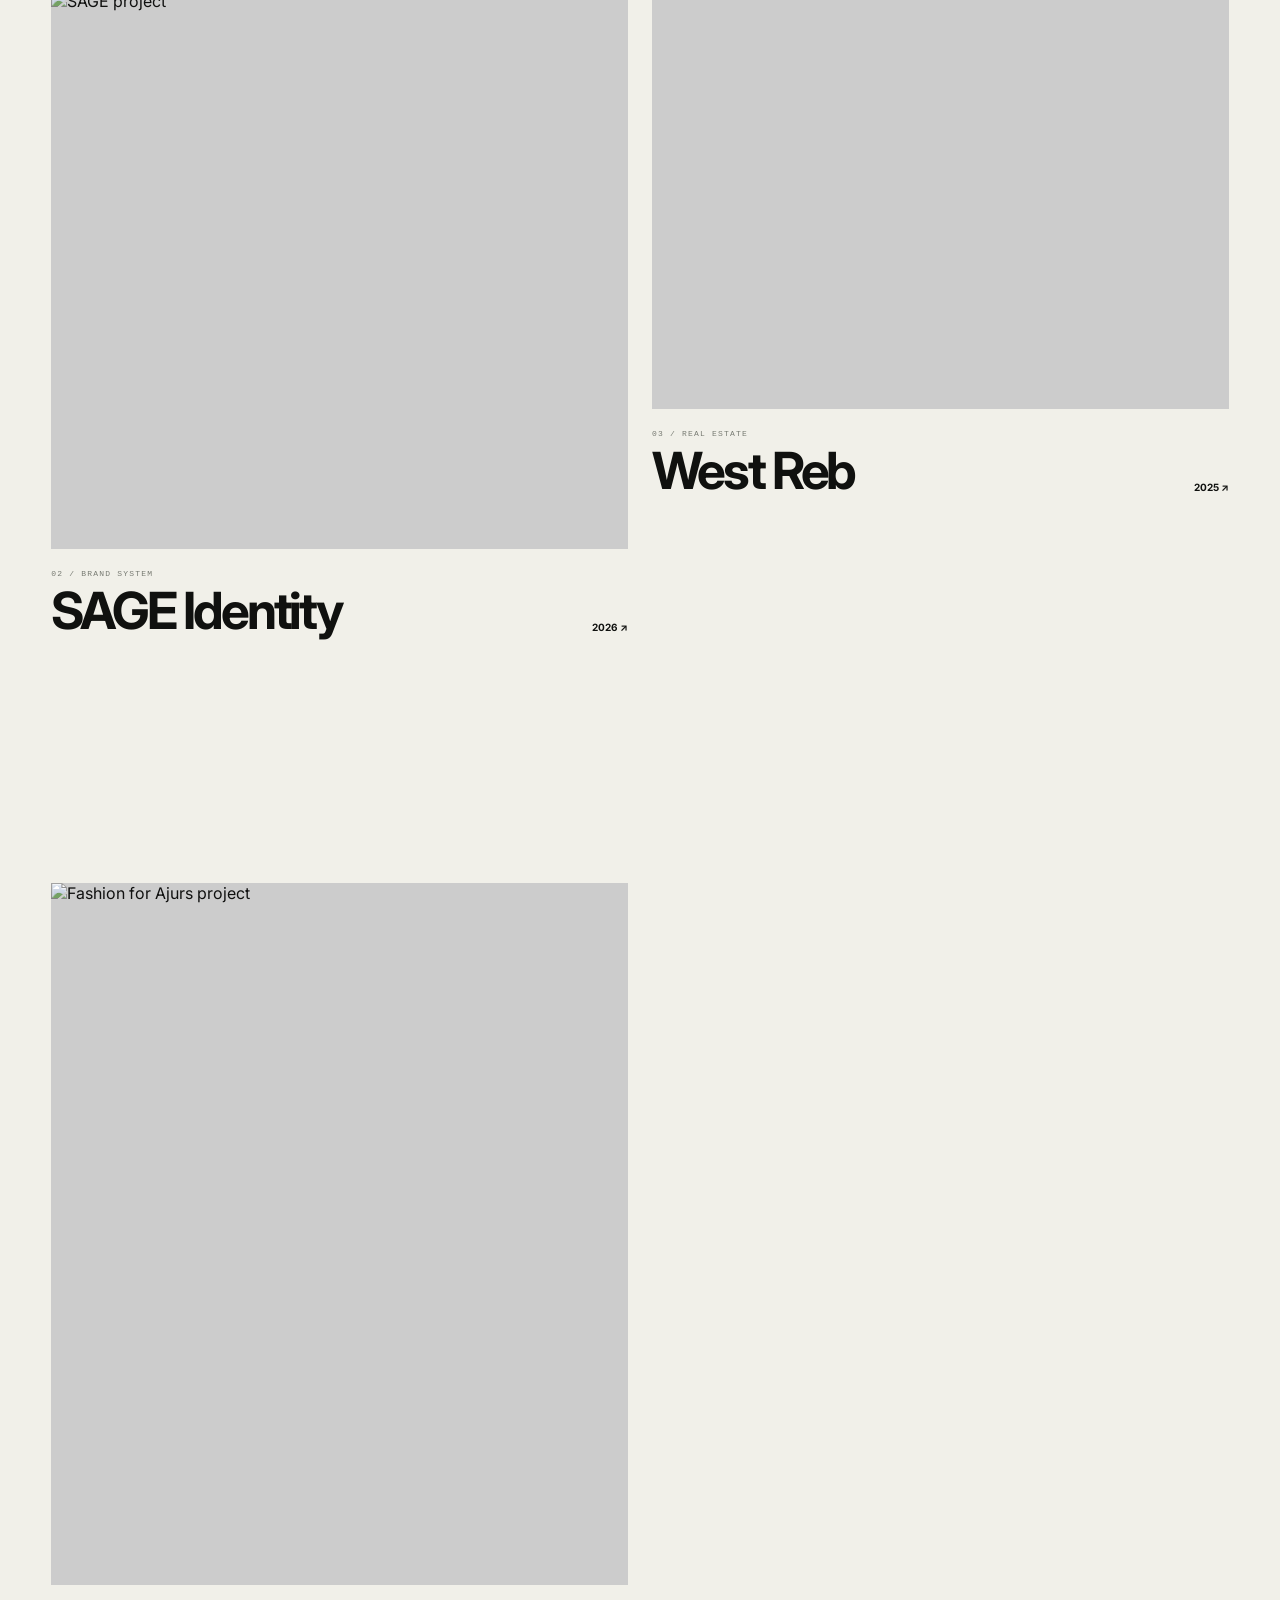
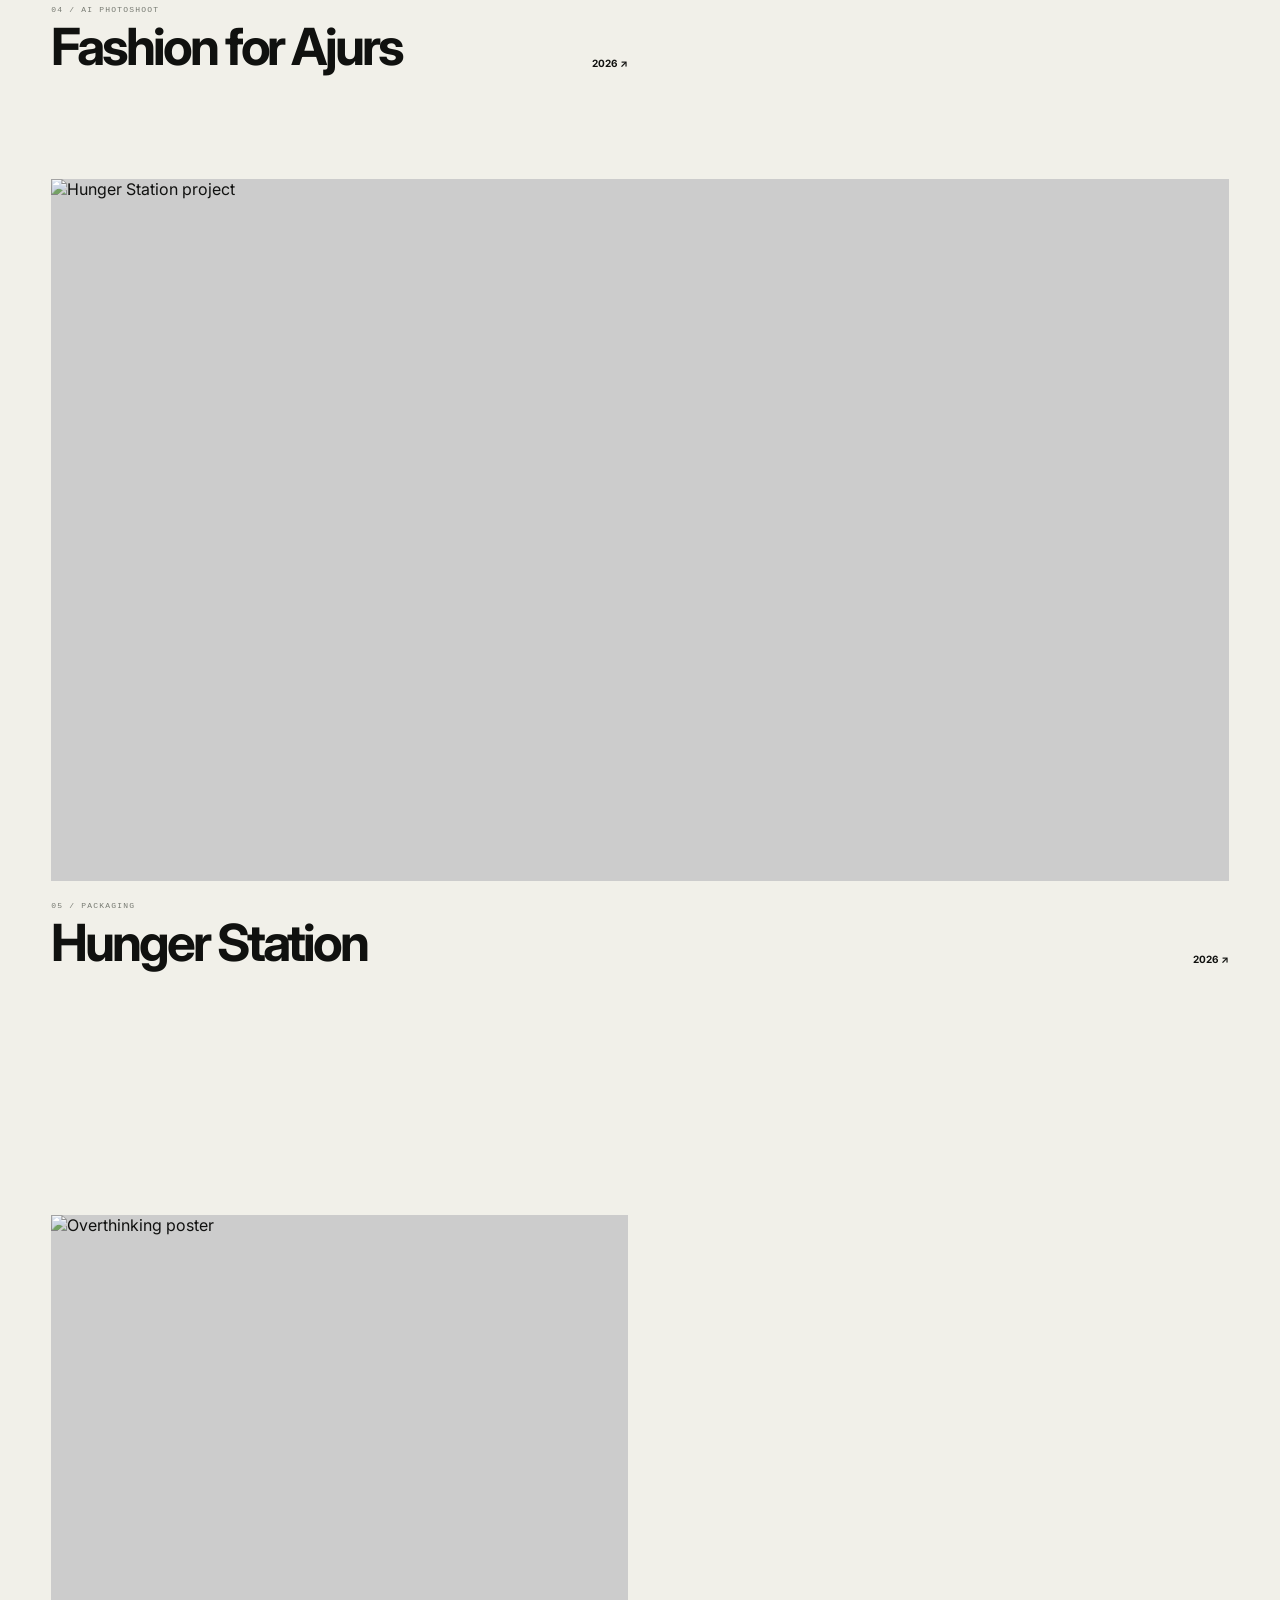
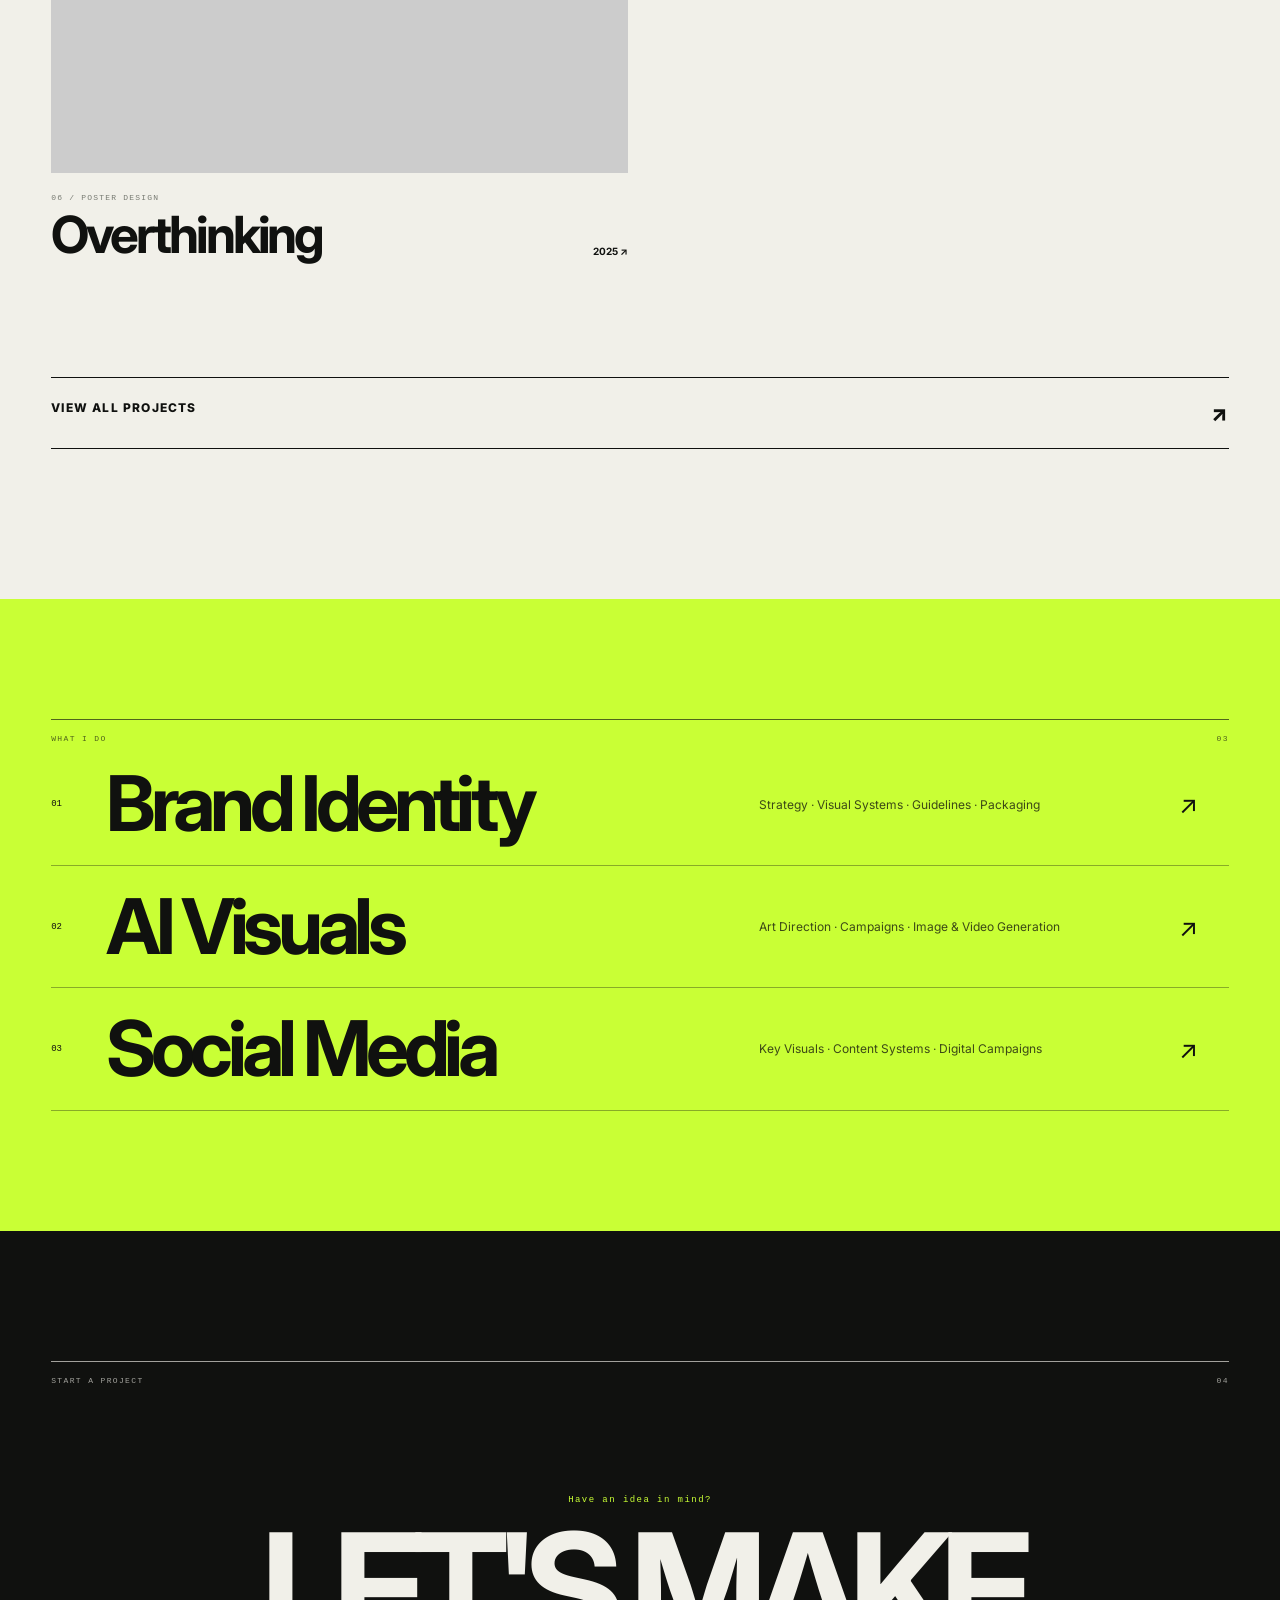
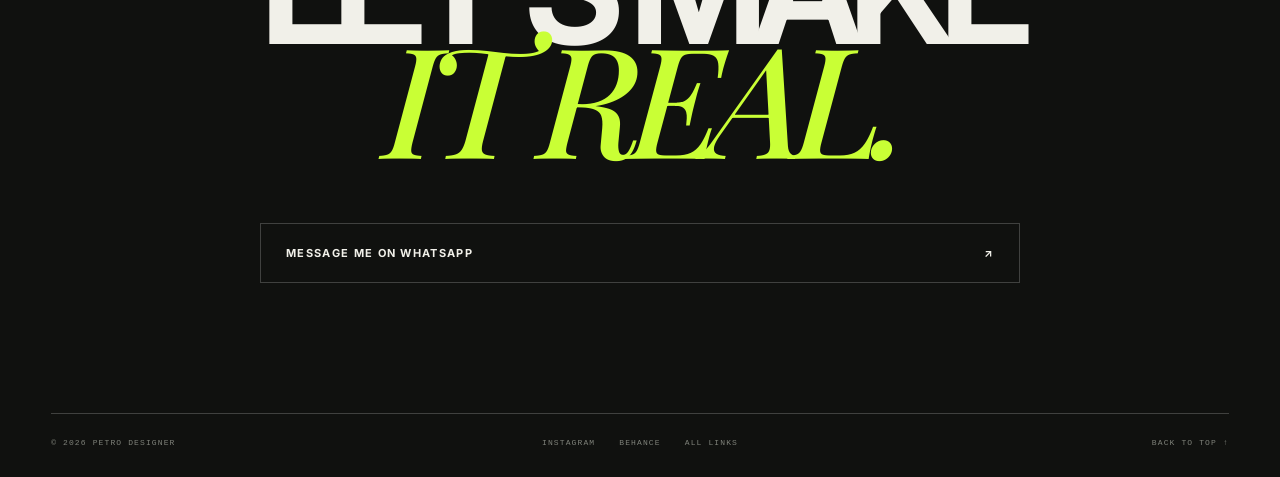
==== commit 37295772: "Update portfolio website" ====
--- a/index.html
+++ b/index.html
@@ -1,94 +1,112 @@
 <!doctype html>
 <html lang="en" dir="ltr">
 <head>
-  <meta charset="UTF-8"><meta name="viewport" content="width=device-width,initial-scale=1">
-  <meta name="description" content="Peter Said — Senior Graphic Designer specialized in branding, AI visuals and social media.">
-  <title>PetRo Designer — Peter Said</title><script>document.documentElement.dataset.theme=localStorage.getItem('petroTheme')||'dark'</script><link rel="stylesheet" href="app/globals.css"><link rel="stylesheet" href="app/editorial-v2.css"><link rel="stylesheet" href="https://cdnjs.cloudflare.com/ajax/libs/font-awesome/6.7.2/css/all.min.css">
+  <meta charset="utf-8">
+  <meta name="viewport" content="width=device-width,initial-scale=1">
+  <meta name="description" content="Peter Said — Senior Graphic Designer, branding specialist and AI visual artist based in Cairo.">
+  <meta name="theme-color" content="#10110f">
+  <title>Peter Said — Creative Portfolio</title>
+  <link rel="stylesheet" href="app/emily-v3.css">
 </head>
 <body>
-<div class="loader" id="loader" aria-label="Loading portfolio"><div class="loaderAura"></div><div class="loaderLine"><i></i></div></div>
-<div class="cursor" aria-hidden="true"></div><div class="cursorGlow" aria-hidden="true"></div><div class="futureGrid" aria-hidden="true"></div><div class="scanline" aria-hidden="true"></div><div class="progress" aria-hidden="true"></div>
-<main>
-  <nav class="nav" aria-label="Main navigation">
-    <a class="petroLogo" href="#top" aria-label="PetRo Designer"><img src="my%20logo.png" alt="PetRo Designer"></a>
-    <div class="navLinks"><a href="#work" data-en="Work" data-ar="الأعمال">Work</a><a href="#services" data-en="Services" data-ar="الخدمات">Services</a><a href="#about" data-en="About" data-ar="عني">About</a></div>
-    <div class="navActions"><button class="themeBtn" id="themeBtn" type="button" aria-label="Switch color theme" aria-pressed="false"><i class="fa-solid fa-sun" aria-hidden="true"></i></button><button class="langBtn" id="langBtn" aria-label="Switch language">AR</button><a class="miniCta" href="https://www.behance.net/petersaid200" target="_blank" rel="noopener">BEHANCE ↗</a></div>
-  </nav>
+  <div class="pageLoader" aria-label="Loading portfolio"><i></i></div>
+  <div class="pageWipe" aria-hidden="true"></div>
+  <div class="cursor" aria-hidden="true"><span>VIEW</span></div>
 
-  <section class="hero" id="top">
-    <div class="v2Edition" aria-hidden="true"><span>PORTFOLIO</span><b>V2 / 2026</b></div>
-    <div class="eyebrow"><i></i><span data-en="Senior Graphic Designer · Cairo, Egypt" data-ar="مصمم جرافيك أول · القاهرة، مصر">Senior Graphic Designer · Cairo, Egypt</span></div>
-    <h1 data-en="BRANDS BUILT<br>FOR THE <em>FUTURE.</em>" data-ar="هويات بصرية<br><em>تُصنع للمستقبل.</em>">BRANDS BUILT<br>FOR THE <em>FUTURE.</em></h1>
-    <div class="heroBottom"><div><p data-en="I’m Peter Said — crafting distinctive brand identities, AI-powered visuals and social experiences that move people." data-ar="أنا بيتر سعيد، أصنع هويات بصرية جريئة، وفيديوهات بالذكاء الاصطناعي، ومحتوى رقمي يلفت الانتباه ويحرّك الجمهور.">I’m Peter Said — crafting distinctive brand identities, AI-powered visuals and social experiences that move people.</p><div class="heroCtas"><a href="#work" data-en="VIEW PROJECTS" data-ar="شاهد المشاريع">VIEW PROJECTS</a><a href="#brief" data-en="HIRE ME ↗" data-ar="ابدأ مشروعك ↗">HIRE ME ↗</a></div></div><a class="circleLink" href="#work" aria-label="Explore work">↓</a></div>
-    <figure class="heroPortrait"><img src="https://pps.services.adobe.com/api/profile/F4514E8B63A430880A495EAD%40AdobeID/image/f2b2dad2-868e-4c3e-875a-cc0886c784ab/276" alt="Portrait of Peter Said"><figcaption>PETER SAID / 2026</figcaption></figure>
-    <div class="v2Availability" aria-hidden="true"><i></i> AVAILABLE FOR SELECTED PROJECTS</div>
-    <div class="orbit orbitOne">BRAND<br>DESIGN</div><div class="orbit orbitTwo">AI<br>VISUALS</div>
-  </section>
-  <section class="ticker"><div>BRANDING ✦ AI VIDEO ✦ SOCIAL MEDIA ✦ PACKAGING ✦ BRANDING ✦ AI VIDEO ✦ SOCIAL MEDIA ✦</div></section>
-  <section class="stats reveal" aria-label="Career statistics"><article><b>7+</b><span data-en="YEARS EXPERIENCE" data-ar="سنوات خبرة">YEARS EXPERIENCE</span></article><article><b>15+</b><span data-en="FEATURED PROJECTS" data-ar="مشروع مميز">FEATURED PROJECTS</span></article><article><b>3.3K+</b><span data-en="PROJECT VIEWS" data-ar="مشاهدة للمشاريع">PROJECT VIEWS</span></article><article><b>150+</b><span data-en="APPRECIATIONS" data-ar="تقدير للأعمال">APPRECIATIONS</span></article></section>
+  <header class="siteHeader">
+    <a class="logo" href="#home" aria-label="Peter Said home"><img src="my%20logo.png" alt="PetRo Designer"></a>
+    <div class="headerMeta"><span>CAIRO, EGYPT</span><span class="availability"><i></i> AVAILABLE FOR WORK</span></div>
+    <div class="headerActions">
+      <button class="langToggle" type="button" aria-label="Switch language">AR</button>
+      <button class="menuToggle" type="button" aria-label="Open menu" aria-expanded="false"><span></span><span></span></button>
+    </div>
+  </header>
 
-  <section class="services section reveal" id="services">
-    <div class="sectionHead"><span data-en="01 / EXPERTISE" data-ar="01 / التخصصات">01 / EXPERTISE</span><p data-en="Three disciplines. One sharp visual language." data-ar="ثلاثة تخصصات. لغة بصرية واحدة قوية.">Three disciplines. One sharp visual language.</p></div>
-    <div class="serviceGrid">
-      <article><span>01</span><h2>BRANDING</h2><p data-en="Strategy, identity systems, guidelines and packaging built to last." data-ar="استراتيجية وهوية متكاملة ودليل استخدام وتغليف مصمم للاستمرار.">Strategy, identity systems, guidelines and packaging built to last.</p></article>
-      <article><span>02</span><h2>AI VIDEO</h2><p data-en="Concept-driven AI campaigns, cinematic visuals and creative direction." data-ar="حملات ذكاء اصطناعي مبنية على فكرة، وصور سينمائية وإخراج إبداعي.">Concept-driven AI campaigns, cinematic visuals and creative direction.</p></article>
-      <article><span>03</span><h2>SOCIAL MEDIA</h2><p data-en="Scroll-stopping key visuals and content systems for digital brands." data-ar="تصميمات ملفتة وأنظمة محتوى متكاملة للعلامات الرقمية.">Scroll-stopping key visuals and content systems for digital brands.</p></article>
-    </div>
-  </section>
+  <aside class="menuPanel" aria-hidden="true">
+    <div class="menuBackdrop"></div>
+    <nav aria-label="Portfolio menu">
+      <small>MENU / 2026</small>
+      <a href="#home"><b>01</b><span data-en="Home" data-ar="الرئيسية">Home</span></a>
+      <a href="#work"><b>02</b><span data-en="Projects" data-ar="المشاريع">Projects</span></a>
+      <a href="#about"><b>03</b><span data-en="About" data-ar="عنّي">About</span></a>
+      <a href="#contact"><b>04</b><span data-en="Contact" data-ar="تواصل">Contact</span></a>
+    </nav>
+    <div class="menuFooter"><span>BRANDING · AI VISUALS · MOTION</span><a href="https://www.behance.net/petersaid200" target="_blank" rel="noopener">BEHANCE ↗</a></div>
+  </aside>
 
-  <section class="projects section" id="work">
-    <div class="sectionHead"><span data-en="02 / BEHANCE PROJECTS" data-ar="02 / مشاريع بيهانس">02 / BEHANCE PROJECTS</span><p data-en="Selected identity, packaging, AI and visual design work." data-ar="مختارات من الهوية والتغليف والذكاء الاصطناعي والتصميم البصري.">Selected identity, packaging, AI and visual design work.</p></div>
-    <div class="filters" hidden role="group" aria-label="Project filters">
-      <button class="active" data-filter="all" data-en="All" data-ar="الكل">All</button><button data-filter="branding" data-en="Branding" data-ar="براندنج">Branding</button><button data-filter="ai" data-en="AI Visuals" data-ar="ذكاء اصطناعي">AI Visuals</button><button data-filter="social" data-en="Social Media" data-ar="سوشيال ميديا">Social Media</button>
-    </div>
-    <div class="projectGrid">
-      <a class="projectCard reveal featuredCase" data-cat="branding" data-case="Visit Siwa Travel|Travel Brand Identity|A complete visual identity created to express Siwa's unique character through a contemporary travel brand." href="https://www.behance.net/gallery/250160241/Visit-Siwa-Travel-Brand-Identity" target="_blank" rel="noopener"><img src="asst/Siwa/cover%202.png" alt="Visit Siwa Travel brand identity" loading="eager"><div><small>BRANDING · 2026</small><h3>Visit Siwa Travel</h3><span>VIEW CASE ↗</span></div></a>
-      <a class="projectCard reveal featuredCase" data-cat="branding" data-case="SAGE Brand Identity|Strategic Brand System|A refined identity system designed for clarity, consistency and confident brand communication." href="https://www.behance.net/gallery/246552875/SAGE-Brand-identity" target="_blank" rel="noopener"><img src="https://mir-s3-cdn-cf.behance.net/projects/404/374b41246552875.Y3JvcCw4MDgsNjMyLDAsMA.png" alt="SAGE brand identity" loading="lazy"><div><small>BRANDING · 2026</small><h3>SAGE Brand Identity</h3><span>VIEW CASE ↗</span></div></a>
-      <a class="projectCard reveal featuredCase" data-cat="branding" data-case="West Reb Identity|Real Estate Branding|A bold real-estate identity built to communicate trust, ambition and modern living." href="https://www.behance.net/gallery/238525745/west-reb-Brand-Identity" target="_blank" rel="noopener"><img src="https://mir-s3-cdn-cf.behance.net/projects/404/c59e35238525745.Y3JvcCwzOTk1LDMxMjUsMTY4LDA.png" alt="West Reb brand identity" loading="lazy"><div><small>BRANDING · 2025</small><h3>West Reb Identity</h3><span>VIEW CASE ↗</span></div></a>
-      <a class="projectCard reveal" data-cat="branding" href="https://www.behance.net/gallery/236425173/Rebranding-Brand-Identity" target="_blank" rel="noopener"><img src="https://mir-s3-cdn-cf.behance.net/projects/404/b698e2236425173.Y3JvcCwyMDcxLDE2MjAsNDA1LDA.png" alt="Rebranding identity project" loading="lazy"><div><small>REBRANDING · 2025</small><h3>Rebranding Identity</h3><span>VIEW CASE ↗</span></div></a>
-      <a class="projectCard reveal" data-cat="branding" href="https://www.behance.net/gallery/237714435/Dsat-Real-Estate-Brand-Identity" target="_blank" rel="noopener"><img src="https://mir-s3-cdn-cf.behance.net/projects/404/ef5b54237714435.Y3JvcCwxMTk0LDkzNCwxMDMsMA.png" alt="Dsat real estate brand identity" loading="lazy"><div><small>REAL ESTATE · 2025</small><h3>DSAT Real Estate</h3><span>VIEW CASE ↗</span></div></a>
-      <a class="projectCard reveal" data-cat="branding" href="https://www.behance.net/gallery/232823625/1BC-Brand-identity" target="_blank" rel="noopener"><img src="https://mir-s3-cdn-cf.behance.net/projects/404/610586232823625.Y3JvcCw4MDgsNjMyLDAsMA.png" alt="1BC brand identity" loading="lazy"><div><small>BRANDING · 2025</small><h3>1BC Brand Identity</h3><span>VIEW CASE ↗</span></div></a>
-      <a class="projectCard reveal" data-cat="branding" href="https://www.behance.net/gallery/227911209/Qurtuba-developments-Brand-Identity" target="_blank" rel="noopener"><img src="https://mir-s3-cdn-cf.behance.net/projects/404/bf1cb2227911209.Y3JvcCw4MDgsNjMyLDAsMA.png" alt="Qurtuba developments identity" loading="lazy"><div><small>REAL ESTATE · 2025</small><h3>Qurtuba Developments</h3><span>VIEW CASE ↗</span></div></a>
-      <a class="projectCard reveal" data-cat="branding" href="https://www.behance.net/gallery/245087451/Hunger-Station-identity-Packaging-Fried-Chicken" target="_blank" rel="noopener"><img src="https://mir-s3-cdn-cf.behance.net/projects/404/033a94245087451.Y3JvcCw5OTgsNzgxLDIwMCww.png" alt="Hunger Station identity and packaging" loading="lazy"><div><small>PACKAGING · 2026</small><h3>Hunger Station</h3><span>VIEW CASE ↗</span></div></a>
-      <a class="projectCard reveal" data-cat="branding" href="https://www.behance.net/gallery/229304933/Skincare-Identity-cosmetics-Packaging" target="_blank" rel="noopener"><img src="https://mir-s3-cdn-cf.behance.net/projects/404/8194aa229304933.Y3JvcCw4MDgsNjMyLDAsMA.png" alt="Skincare identity and packaging" loading="lazy"><div><small>PACKAGING · 2025</small><h3>Skincare Identity</h3><span>VIEW CASE ↗</span></div></a>
-      <a class="projectCard reveal" data-cat="ai" href="https://www.behance.net/gallery/244431391/Ai-Photoshoot-Fashion-For-Ajurs" target="_blank" rel="noopener"><img src="https://mir-s3-cdn-cf.behance.net/projects/404/7c14bd244431391.Y3JvcCw4MDgsNjMyLDAsMA.png" alt="AI fashion photoshoot for Ajurs" loading="lazy"><div><small>AI PHOTOSHOOT · 2026</small><h3>Fashion for Ajurs</h3><span>VIEW CASE ↗</span></div></a>
-      <a class="projectCard reveal" data-cat="social" href="https://www.behance.net/gallery/230891259/OVERTHINKING-Poster-Design" target="_blank" rel="noopener"><img src="https://mir-s3-cdn-cf.behance.net/projects/404/439ea0230891259.Y3JvcCwzODM1LDMwMDAsODUsMA.png" alt="Overthinking poster design" loading="lazy"><div><small>POSTER · 2025</small><h3>OVERTHINKING</h3><span>VIEW CASE ↗</span></div></a>
-    </div>
-    <a class="allBehance" href="https://www.behance.net/petersaid200" target="_blank" rel="noopener" data-en="VIEW ALL ON BEHANCE ↗" data-ar="شاهد كل المشاريع على بيهانس ↗">VIEW ALL ON BEHANCE ↗</a>
-  </section>
+  <main>
+    <section class="homeSlider" id="home" aria-label="Featured projects">
+      <article class="slide isActive" data-tone="#d8af62">
+        <img src="asst/Siwa/cover%202.png" alt="Visit Siwa travel brand identity">
+        <div class="slideShade"></div>
+        <div class="slideMeta"><span>BRAND IDENTITY</span><span>2026</span></div>
+        <div class="slideCopy"><small>01 / FEATURED PROJECT</small><h1>VISIT<br><em>SIWA.</em></h1><p data-en="A travel identity inspired by the soul of Egypt's hidden oasis." data-ar="هوية سياحية مستوحاة من روح واحة مصر الخفية.">A travel identity inspired by the soul of Egypt's hidden oasis.</p><a href="project.html?id=visit-siwa-travel">Explore project <b>↗</b></a></div>
+      </article>
+      <article class="slide" data-tone="#d2462e">
+        <img src="https://mir-s3-cdn-cf.behance.net/projects/404/374b41246552875.Y3JvcCw4MDgsNjMyLDAsMA.png" alt="SAGE brand identity">
+        <div class="slideShade"></div>
+        <div class="slideMeta"><span>STRATEGIC BRAND SYSTEM</span><span>2026</span></div>
+        <div class="slideCopy"><small>02 / FEATURED PROJECT</small><h2>SAGE<br><em>IDENTITY.</em></h2><p data-en="A refined visual system built for clarity, consistency and confidence." data-ar="نظام بصري راقٍ صُمم للوضوح والثبات والثقة.">A refined visual system built for clarity, consistency and confidence.</p><a href="project.html?id=sage-brand-identity">Explore project <b>↗</b></a></div>
+      </article>
+      <article class="slide" data-tone="#2e72e6">
+        <img src="https://mir-s3-cdn-cf.behance.net/projects/404/c59e35238525745.Y3JvcCwzOTk1LDMxMjUsMTY4LDA.png" alt="West Reb real estate identity">
+        <div class="slideShade"></div>
+        <div class="slideMeta"><span>REAL ESTATE BRANDING</span><span>2025</span></div>
+        <div class="slideCopy"><small>03 / FEATURED PROJECT</small><h2>WEST<br><em>REB.</em></h2><p data-en="A bold identity communicating trust, ambition and modern living." data-ar="هوية جريئة تعبّر عن الثقة والطموح والحياة العصرية.">A bold identity communicating trust, ambition and modern living.</p><a href="project.html?id=west-reb-identity">Explore project <b>↗</b></a></div>
+      </article>
+      <article class="slide" data-tone="#f0b520">
+        <img src="https://mir-s3-cdn-cf.behance.net/projects/404/033a94245087451.Y3JvcCw5OTgsNzgxLDIwMCww.png" alt="Hunger Station identity and packaging">
+        <div class="slideShade"></div>
+        <div class="slideMeta"><span>IDENTITY & PACKAGING</span><span>2026</span></div>
+        <div class="slideCopy"><small>04 / FEATURED PROJECT</small><h2>HUNGER<br><em>STATION.</em></h2><p data-en="An energetic food brand designed to own every delivery touchpoint." data-ar="علامة طعام حيوية مصممة لتتميز في كل نقطة تواصل.">An energetic food brand designed to own every delivery touchpoint.</p><a href="project.html?id=hunger-station">Explore project <b>↗</b></a></div>
+      </article>
+      <div class="sliderControls">
+        <button class="slidePrev" type="button" aria-label="Previous project">←</button>
+        <div class="slideProgress"><i></i></div>
+        <div class="slideCount"><b>01</b><span>/ 04</span></div>
+        <button class="slideNext" type="button" aria-label="Next project">→</button>
+      </div>
+      <a class="scrollCue" href="#work"><span>SCROLL TO EXPLORE</span><i>↓</i></a>
+    </section>
 
-  <section class="videoSection section reveal" id="videos"><div class="videoIntro"><small data-en="03 / SELECTED VIDEOS" data-ar="03 / مختارات الفيديو">03 / SELECTED VIDEOS</small><h2 data-en="STORIES THAT<br><em>MOVE.</em>" data-ar="حكايات بصرية<br><em>تتحرك.</em>">STORIES THAT<br><em>MOVE.</em></h2><p data-en="Motion graphics and campaign films crafted to hold attention. Select any film to play it here." data-ar="أعمال موشن وفيديوهات إعلانية مصممة لتلفت الانتباه. اختر أي فيديو لتشغيله من داخل الموقع.">Motion graphics and campaign films crafted to hold attention. Select any film to play it here.</p></div><div class="videoRail">
-    <article class="videoCard"><div class="videoPlayer"><iframe src="https://drive.google.com/file/d/1jkOEf_mvUsk35HjIl5HwAUp2GnOeI1nU/preview" title="EVO summer campaign" loading="lazy" allow="autoplay; fullscreen" allowfullscreen></iframe></div><span>01 / CAMPAIGN</span><h3 data-en="EVO — Summer Film" data-ar="إيڤو — حملة الصيف">EVO — Summer Film</h3></article>
-    <article class="videoCard"><div class="videoPlayer"><iframe src="https://drive.google.com/file/d/19A2_KOm7AikJQSLwDeBbDFK4VF4V1K1m/preview" title="Monoplay motion" loading="lazy" allow="autoplay; fullscreen" allowfullscreen></iframe></div><span>02 / MOTION</span><h3>Monoplay Motion</h3></article>
-    <article class="videoCard"><div class="videoPlayer"><iframe src="https://drive.google.com/file/d/1XdnEVkRPGKb4OgGZF3BW-ZhMaGcLM-yI/preview" title="Limitless motion" loading="lazy" allow="autoplay; fullscreen" allowfullscreen></iframe></div><span>03 / BRAND FILM</span><h3>Limitless Motion</h3></article>
-    <article class="videoCard"><div class="videoPlayer"><iframe src="https://drive.google.com/file/d/1fq6jJgZpMnkD6WIaySA1pv9fkqZa_yJh/preview" title="Snackdip motion" loading="lazy" allow="autoplay; fullscreen" allowfullscreen></iframe></div><span>04 / SOCIAL</span><h3>Snackdip × Talabat</h3></article>
-    <article class="videoCard"><div class="videoPlayer"><iframe src="https://drive.google.com/file/d/1ZFnw8OFpcDMa9HmQaehwSRHtcwld0TY1/preview" title="Al Shams film" loading="lazy" allow="autoplay; fullscreen" allowfullscreen></iframe></div><span>05 / COMMERCIAL</span><h3>Al-Shams Film</h3></article>
-    <article class="videoCard"><div class="videoPlayer"><iframe src="https://drive.google.com/file/d/15pn_Jm34xsKxVD5dbUX_JuJyK33tn_mx/preview" title="Pioneers Halloween" loading="lazy" allow="autoplay; fullscreen" allowfullscreen></iframe></div><span>06 / SEASONAL</span><h3>Pioneers Halloween</h3></article>
-  </div><a class="videoLink" href="https://drive.google.com/drive/folders/14EFdOp_zC9N1ThoEyNxz_8KDhMHab-0n?usp=sharing" target="_blank" rel="noopener" data-en="OPEN FULL VIDEO ARCHIVE ↗" data-ar="شاهد أرشيف الفيديو الكامل ↗">OPEN FULL VIDEO ARCHIVE ↗</a></section>
-  <section class="about section reveal" id="about"><div class="sectionHead"><span data-en="04 / ABOUT" data-ar="04 / عني">04 / ABOUT</span><p data-en="Seven+ years turning ideas into memorable visual systems." data-ar="أكثر من سبع سنوات في تحويل الأفكار إلى أنظمة بصرية لا تُنسى.">Seven+ years turning ideas into memorable visual systems.</p></div><div class="aboutGrid"><h2 data-en="VISUAL THINKER.<br><em>STORY BUILDER.</em>" data-ar="أفكر بالصورة.<br><em>وأبني الحكاية.</em>">VISUAL THINKER.<br><em>STORY BUILDER.</em></h2><div><p data-en="Senior graphic designer with an innovative approach to branding, advertising and digital content. I combine strategy, craft and emerging AI tools to create work with purpose." data-ar="مصمم جرافيك أول برؤية مبتكرة في البراندنج والإعلان والمحتوى الرقمي. أدمج الاستراتيجية والحرفة وأدوات الذكاء الاصطناعي لصناعة أعمال لها هدف.">Senior graphic designer with an innovative approach to branding, advertising and digital content. I combine strategy, craft and emerging AI tools to create work with purpose.</p><a href="https://bio.site/Peter.Said" target="_blank" rel="noopener" data-en="MORE ABOUT ME ↗" data-ar="اعرف عني أكثر ↗">MORE ABOUT ME ↗</a></div></div></section>
-  <section class="process section reveal"><div class="sectionHead"><span data-en="05 / PROCESS" data-ar="05 / طريقة العمل">05 / PROCESS</span><p data-en="A clear path from first conversation to final delivery." data-ar="خطوات واضحة من أول محادثة حتى التسليم النهائي.">A clear path from first conversation to final delivery.</p></div><div class="processGrid"><article><b>01</b><h3 data-en="DISCOVER" data-ar="نفهم">DISCOVER</h3><p data-en="Goals, audience and opportunity." data-ar="الأهداف والجمهور والفرصة.">Goals, audience and opportunity.</p></article><article><b>02</b><h3 data-en="DEFINE" data-ar="نحدد">DEFINE</h3><p data-en="Strategy, direction and visual territory." data-ar="الاستراتيجية والاتجاه البصري.">Strategy, direction and visual territory.</p></article><article><b>03</b><h3 data-en="DESIGN" data-ar="نصمم">DESIGN</h3><p data-en="Craft, refine and build the system." data-ar="نصمم ونطور النظام الكامل.">Craft, refine and build the system.</p></article><article><b>04</b><h3 data-en="DELIVER" data-ar="نسلم">DELIVER</h3><p data-en="Ready-to-use files and guidance." data-ar="ملفات جاهزة ودليل استخدام.">Ready-to-use files and guidance.</p></article></div></section>
-  <section class="proof section reveal"><div class="sectionHead"><span data-en="06 / TRUST" data-ar="06 / الثقة">06 / TRUST</span><p data-en="Verified signals from my Behance profile." data-ar="مؤشرات موثقة من حسابي على بيهانس.">Verified signals from my Behance profile.</p></div><div class="proofGrid"><blockquote><p data-en="Available for freelance and full-time opportunities, with experience as a Senior Graphic Designer across multiple creative teams." data-ar="متاح للعمل الحر والدوام الكامل، مع خبرة كمصمم جرافيك أول داخل فرق إبداعية متعددة.">Available for freelance and full-time opportunities, with experience as a Senior Graphic Designer across multiple creative teams.</p><cite>BEHANCE PROFILE / VERIFIED</cite></blockquote><blockquote><p data-en="One completed paid-job milestone and a growing portfolio of branding, packaging and AI work." data-ar="مشروع مدفوع مكتمل على بيهانس وبورتفوليو متطور في البراندنج والتغليف والذكاء الاصطناعي.">One completed paid-job milestone and a growing portfolio of branding, packaging and AI work.</p><cite>BEHANCE MILESTONE</cite></blockquote></div></section>
-  <section class="brief section reveal" id="brief"><div class="sectionHead"><span data-en="07 / START A PROJECT" data-ar="07 / ابدأ مشروعك">07 / START A PROJECT</span><p data-en="Tell me what you are building. The form opens a ready WhatsApp message." data-ar="احكي لي عن مشروعك. النموذج يفتح رسالة واتساب جاهزة.">Tell me what you are building. The form opens a ready WhatsApp message.</p></div><form id="briefForm"><label><span data-en="YOUR NAME" data-ar="الاسم">YOUR NAME</span><input required name="name" autocomplete="name"></label><label><span data-en="PROJECT TYPE" data-ar="نوع المشروع">PROJECT TYPE</span><select name="type"><option>Brand Identity</option><option>Social Media</option><option>AI Campaign / Video</option><option>Packaging</option></select></label><label><span data-en="BUDGET RANGE" data-ar="الميزانية المتوقعة">BUDGET RANGE</span><select name="budget"><option>Under $250</option><option>$250 — $500</option><option>$500 — $1,000</option><option>$1,000+</option></select></label><label class="message"><span data-en="TELL ME ABOUT THE PROJECT" data-ar="تفاصيل المشروع">TELL ME ABOUT THE PROJECT</span><textarea required name="message" rows="5"></textarea></label><button type="submit" data-en="SEND ON WHATSAPP ↗" data-ar="إرسال على واتساب ↗">SEND ON WHATSAPP ↗</button></form></section>
-  <section class="connect section reveal" id="contact"><div class="sectionHead"><span data-en="08 / CONNECT" data-ar="08 / تواصل معي">08 / CONNECT</span><p data-en="Find me everywhere." data-ar="تواصل معي على كل المنصات.">Find me everywhere.</p></div><div class="socialGrid"><a href="https://www.instagram.com/petrodesigner" target="_blank" rel="noopener" aria-label="Instagram"><span class="socialIcon"><img src="asst/icons/instagram.svg" alt="" aria-hidden="true"></span><span>Instagram</span><b>↗</b></a><a href="https://www.behance.net/petersaid200" target="_blank" rel="noopener" aria-label="Behance"><span class="socialIcon"><img src="asst/icons/behance.svg" alt="" aria-hidden="true"></span><span>Behance</span><b>↗</b></a><a href="https://wa.me/201284395374" target="_blank" rel="noopener" aria-label="WhatsApp"><span class="socialIcon"><img src="asst/icons/whatsapp.svg" alt="" aria-hidden="true"></span><span>WhatsApp</span><b>↗</b></a><a href="https://bio.site/Peter.Said" target="_blank" rel="noopener" aria-label="All links"><span class="socialIcon"><img src="asst/icons/all%20link.svg" alt="" aria-hidden="true"></span><span>All Links</span><b>↗</b></a></div></section>
-  <footer class="reveal"><p data-en="HAVE A PROJECT IN MIND?" data-ar="عندك مشروع جديد؟">HAVE A PROJECT IN MIND?</p><h2 data-en="LET’S MAKE<br><em>IT HAPPEN.</em>" data-ar="خلّينا نحوله<br><em>لحقيقة.</em>">LET’S MAKE<br><em>IT HAPPEN.</em></h2><div class="footerBottom"><span>© 2026 PETRO DESIGNER</span><span>CAIRO · EGYPT</span><a href="#top">BACK TO TOP ↑</a></div></footer>
-</main>
-<dialog class="caseModal" id="caseModal"><button class="modalClose" aria-label="Close">×</button><img alt="Featured case study"><div><small>FEATURED CASE STUDY</small><h2></h2><h3></h3><p></p><div class="caseSteps"><span>DISCOVERY</span><span>STRATEGY</span><span>IDENTITY</span><span>DELIVERY</span></div><a target="_blank" rel="noopener">VIEW FULL CASE ON BEHANCE ↗</a></div></dialog>
-<script>
-const reduced=matchMedia('(prefers-reduced-motion:reduce)').matches,progress=document.querySelector('.progress'),cursor=document.querySelector('.cursor'),glow=document.querySelector('.cursorGlow');
-if(!reduced){const observer=new IntersectionObserver(es=>es.forEach(e=>{if(e.isIntersecting){e.target.classList.add('isVisible');observer.unobserve(e.target)}}),{threshold:.1});document.querySelectorAll('.reveal').forEach(x=>observer.observe(x));addEventListener('scroll',()=>{const m=document.documentElement.scrollHeight-innerHeight;progress.style.transform=`scaleX(${m?scrollY/m:0})`;document.documentElement.style.setProperty('--scroll',scrollY)},{passive:true});addEventListener('pointermove',e=>{cursor.style.transform=`translate(${e.clientX}px,${e.clientY}px)`;glow.animate({left:`${e.clientX}px`,top:`${e.clientY}px`},{duration:700,fill:'forwards'})});document.querySelectorAll('a,button').forEach(a=>{a.onmouseenter=()=>document.body.classList.add('linkHover');a.onmouseleave=()=>document.body.classList.remove('linkHover')})}else document.querySelectorAll('.reveal').forEach(x=>x.classList.add('isVisible'));
-document.querySelectorAll('.filters button').forEach(btn=>btn.onclick=()=>{document.querySelector('.filters .active').classList.remove('active');btn.classList.add('active');document.querySelectorAll('.projectCard').forEach(c=>c.hidden=btn.dataset.filter!=='all'&&c.dataset.cat!==btn.dataset.filter)});
-const pg=document.querySelector('.projectGrid');['branding','ai','social'].forEach((cat,index)=>{const cards=[...pg.querySelectorAll(`[data-cat="${cat}"]`)];if(!cards.length)return;const block=document.createElement('section');block.className='projectGroup';const title=document.createElement('div');title.className='groupTitle';const en=cat==='branding'?'BRANDING & PACKAGING':cat==='ai'?'AI VISUALS & VIDEO':'SOCIAL MEDIA',ar=cat==='branding'?'البراندنج والتغليف':cat==='ai'?'الذكاء الاصطناعي والفيديو':'السوشيال ميديا';title.innerHTML=`<span>0${index+1}</span><h2 data-en="${en}" data-ar="${ar}">${en}</h2>`;const grid=document.createElement('div');grid.className='categoryGrid';cards.forEach(card=>grid.appendChild(card));block.append(title,grid);pg.appendChild(block)});
-const admin=JSON.parse(localStorage.getItem('petroAdminConfig')||'null');if(admin){const copy=admin.copy||{};const heroTitle=document.querySelector('.hero h1'),heroIntro=document.querySelector('.heroBottom p'),aboutText=document.querySelector('.aboutGrid>div p');if(copy.heroEn){heroTitle.dataset.en=copy.heroEn;heroTitle.dataset.ar=copy.heroAr;heroTitle.innerHTML=copy.heroEn}if(copy.introEn){heroIntro.dataset.en=copy.introEn;heroIntro.dataset.ar=copy.introAr;heroIntro.textContent=copy.introEn}if(copy.aboutEn){aboutText.dataset.en=copy.aboutEn;aboutText.dataset.ar=copy.aboutAr;aboutText.textContent=copy.aboutEn}document.querySelectorAll('.projectCard').forEach(card=>{if((admin.hiddenProjects||[]).includes(card.querySelector('h3').textContent.trim()))card.remove()});(admin.customProjects||[]).forEach(p=>{const grid=document.querySelector(`.projectCard[data-cat="${p.cat}"]`)?.closest('.categoryGrid');if(!grid)return;const card=document.createElement('a');card.className='projectCard reveal isVisible';card.href=p.url;card.target='_blank';card.rel='noopener';card.innerHTML=`<img src="${p.image}" alt="${p.title}" loading="lazy"><div><small>${p.cat.toUpperCase()}</small><h3>${p.title}</h3><span>VIEW CASE ↗</span></div>`;grid.appendChild(card)});document.querySelectorAll('.videoCard').forEach(card=>{if((admin.hiddenVideos||[]).includes(card.querySelector('h3').textContent.trim()))card.remove()});const rail=document.querySelector('.videoRail');(admin.customVideos||[]).forEach((v,i)=>{const card=document.createElement('article');card.className='videoCard';card.innerHTML=`<div class="videoPlayer"><iframe src="https://drive.google.com/file/d/${v.id}/preview" title="${v.title}" loading="lazy" allow="autoplay; fullscreen" allowfullscreen></iframe></div><span>${String(i+7).padStart(2,'0')} / ${v.tag||'MOTION'}</span><h3>${v.title}</h3>`;rail.appendChild(card)});const s=admin.settings||{};if(s.loader===false)document.getElementById('loader').remove();if(s.stats===false)document.querySelector('.stats').remove();if(s.process===false)document.querySelector('.process').remove()}
-const projectSlug=value=>value.toLowerCase().replace(/[^a-z0-9]+/g,'-').replace(/(^-|-$)/g,'');document.querySelectorAll('.projectCard').forEach(card=>{const title=card.querySelector('h3').textContent.trim();card.dataset.behance=card.href;card.dataset.projectId=projectSlug(title);card.href=`project.html?id=${encodeURIComponent(card.dataset.projectId)}`;card.removeAttribute('target');card.removeAttribute('rel');card.classList.remove('featuredCase');card.querySelector('img').draggable=false});
-const themeBtn=document.getElementById('themeBtn');function applyTheme(theme){document.documentElement.dataset.theme=theme;localStorage.setItem('petroTheme',theme);const light=theme==='light';themeBtn.setAttribute('aria-pressed',String(light));themeBtn.setAttribute('aria-label',light?'Switch to dark mode':'Switch to light mode');themeBtn.innerHTML=`<i class="fa-solid ${light?'fa-moon':'fa-sun'}" aria-hidden="true"></i>`}applyTheme(document.documentElement.dataset.theme);themeBtn.onclick=()=>applyTheme(document.documentElement.dataset.theme==='dark'?'light':'dark');
-let lang='en';document.getElementById('langBtn').onclick=()=>{lang=lang==='en'?'ar':'en';document.documentElement.lang=lang;document.documentElement.dir=lang==='ar'?'rtl':'ltr';document.getElementById('langBtn').textContent=lang==='en'?'AR':'EN';document.querySelectorAll('[data-en]').forEach(el=>el.innerHTML=el.dataset[lang])};
-addEventListener('load',()=>setTimeout(()=>document.getElementById('loader').classList.add('loaded'),1500));
-const modal=document.getElementById('caseModal');document.querySelectorAll('.featuredCase').forEach(card=>card.addEventListener('click',event=>{event.preventDefault();const [title,type,copy]=card.dataset.case.split('|');modal.querySelector('img').src=card.querySelector('img').src;modal.querySelector('img').alt=title;modal.querySelector('h2').textContent=title;modal.querySelector('h3').textContent=type;modal.querySelector('p').textContent=copy;modal.querySelector('a').href=card.href;modal.showModal()}));modal.querySelector('.modalClose').onclick=()=>modal.close();modal.addEventListener('click',event=>{if(event.target===modal)modal.close()});
-document.getElementById('briefForm').addEventListener('submit',event=>{event.preventDefault();const data=new FormData(event.currentTarget),text=`Hello Peter, my name is ${data.get('name')}.%0AProject: ${data.get('type')}%0ABudget: ${data.get('budget')}%0A${data.get('message')}`;open(`https://wa.me/201284395374?text=${encodeURI(text)}`,'_blank','noopener')});
-document.querySelectorAll('.categoryGrid,.videoRail').forEach(slider=>{let down=false,startX=0,startScroll=0,moved=false,pressedLink=null;slider.classList.add('dragSlider');slider.addEventListener('dragstart',event=>event.preventDefault());slider.addEventListener('pointerdown',event=>{if(event.button!==0&&event.pointerType==='mouse')return;down=true;moved=false;pressedLink=event.target.closest?.('.projectCard')||null;startX=event.clientX;startScroll=slider.scrollLeft;slider.setPointerCapture?.(event.pointerId);slider.classList.add('dragging')});slider.addEventListener('pointermove',event=>{if(!down)return;const delta=event.clientX-startX;if(Math.abs(delta)>6){moved=true;event.preventDefault()}slider.scrollLeft=startScroll-delta});const finish=event=>{if(!down)return;const link=!moved&&pressedLink;down=false;slider.releasePointerCapture?.(event.pointerId);slider.classList.remove('dragging');pressedLink=null;if(link){event.preventDefault();location.assign(link.getAttribute('href'))}};slider.addEventListener('pointerup',finish);slider.addEventListener('pointercancel',event=>{down=false;moved=false;pressedLink=null;slider.releasePointerCapture?.(event.pointerId);slider.classList.remove('dragging')});slider.addEventListener('click',event=>{if(moved){event.preventDefault();event.stopImmediatePropagation();moved=false}},true)});
-document.querySelectorAll('h2,h3,p,.sectionHead span,.navLinks a').forEach(text=>text.classList.add('textFx'));
-addEventListener('pointermove',event=>{const overLight=document.elementFromPoint(event.clientX,event.clientY)?.closest('.about,.proof');document.body.classList.toggle('cursorDark',Boolean(overLight));if(!reduced){document.documentElement.style.setProperty('--mx',`${(event.clientX/innerWidth-.5)*24}deg`);document.documentElement.style.setProperty('--my',`${(event.clientY/innerHeight-.5)*-18}deg`)}});
-const statNumbers=document.querySelectorAll('.stats b');const animateNumber=element=>{const finalText=element.textContent.trim(),number=parseFloat(finalText),decimal=finalText.includes('.'),suffix=finalText.replace(/[0-9.]/g,''),duration=1400,start=performance.now();const tick=now=>{const progress=Math.min(1,(now-start)/duration),eased=1-Math.pow(1-progress,3),value=number*eased;element.textContent=(decimal?value.toFixed(1):Math.round(value))+suffix;if(progress<1)requestAnimationFrame(tick);else element.textContent=finalText};requestAnimationFrame(tick)};if(reduced){}else{const statsObserver=new IntersectionObserver(entries=>entries.forEach(entry=>{if(entry.isIntersecting){statNumbers.forEach((number,index)=>setTimeout(()=>animateNumber(number),index*130));statsObserver.disconnect()}}),{threshold:.35});const statsSection=document.querySelector('.stats');if(statsSection)statsObserver.observe(statsSection)}
-document.querySelectorAll('.projectGroup').forEach(group=>{const rail=group.querySelector('.categoryGrid'),cards=[...rail.querySelectorAll('.projectCard')];if(!cards.length)return;cards.forEach((card,index)=>{card.style.setProperty('--project-index',`"${String(index+1).padStart(2,'0')}"`)});const controls=document.createElement('div');controls.className='projectControls';controls.innerHTML=`<div class="projectCount"><b>01</b><i></i><span>${String(cards.length).padStart(2,'0')}</span></div><div class="projectArrows"><button type="button" class="projectPrev" aria-label="Previous project">←</button><button type="button" class="projectNext" aria-label="Next project">→</button></div>`;group.appendChild(controls);const count=controls.querySelector('.projectCount b'),step=()=>Math.max(1,cards[0].getBoundingClientRect().width+24),update=()=>{let closest=0,distance=Infinity;cards.forEach((card,index)=>{const value=Math.abs(card.offsetLeft-rail.scrollLeft-rail.clientWidth*.05);if(value<distance){distance=value;closest=index}});count.textContent=String(closest+1).padStart(2,'0');cards.forEach((card,index)=>card.classList.toggle('isCurrent',index===closest));controls.querySelector('.projectPrev').disabled=closest===0;controls.querySelector('.projectNext').disabled=closest===cards.length-1};controls.querySelector('.projectPrev').onclick=()=>rail.scrollBy({left:-step(),behavior:'smooth'});controls.querySelector('.projectNext').onclick=()=>rail.scrollBy({left:step(),behavior:'smooth'});rail.addEventListener('scroll',()=>requestAnimationFrame(update),{passive:true});update()});
-</script><script src="site-branding.js"></script>
-</body></html>
+    <section class="intro" id="about">
+      <div class="sectionLabel"><span>ABOUT / PETER SAID</span><span>01</span></div>
+      <div class="introGrid">
+        <h2 data-en="I BUILD VISUAL WORLDS<br>PEOPLE <em>REMEMBER.</em>" data-ar="أبني عوالم بصرية<br><em>لا تُنسى.</em>">I BUILD VISUAL WORLDS<br>PEOPLE <em>REMEMBER.</em></h2>
+        <div><p data-en="Senior graphic designer with 7+ years of experience crafting identity systems, campaigns, packaging and AI-powered visual stories." data-ar="مصمم جرافيك أول بخبرة أكثر من 7 سنوات في صناعة الهويات والحملات والتغليف والحكايات البصرية بالذكاء الاصطناعي.">Senior graphic designer with 7+ years of experience crafting identity systems, campaigns, packaging and AI-powered visual stories.</p><a href="https://bio.site/Peter.Said" target="_blank" rel="noopener">More about me ↗</a></div>
+      </div>
+      <div class="marquee"><div>BRANDING — ART DIRECTION — AI VIDEO — SOCIAL MEDIA — PACKAGING — BRANDING — ART DIRECTION — AI VIDEO —</div></div>
+    </section>
+
+    <section class="work" id="work">
+      <div class="sectionLabel"><span>SELECTED WORK / 2025—2026</span><span>02</span></div>
+      <div class="workHeading"><h2>SELECTED<br><em>PROJECTS.</em></h2><p data-en="A curated archive of identities, campaigns and visual experiments." data-ar="أرشيف مختار من الهويات والحملات والتجارب البصرية.">A curated archive of identities, campaigns and visual experiments.</p></div>
+      <div class="workGrid">
+        <a class="workCard wide" href="project.html?id=visit-siwa-travel"><figure><img src="asst/Siwa/cover%202.png" alt="Visit Siwa project" loading="lazy"></figure><div><span>01 / BRAND IDENTITY</span><h3>Visit Siwa Travel</h3><b>2026 ↗</b></div></a>
+        <a class="workCard" href="project.html?id=sage-brand-identity"><figure><img src="https://mir-s3-cdn-cf.behance.net/projects/404/374b41246552875.Y3JvcCw4MDgsNjMyLDAsMA.png" alt="SAGE project" loading="lazy"></figure><div><span>02 / BRAND SYSTEM</span><h3>SAGE Identity</h3><b>2026 ↗</b></div></a>
+        <a class="workCard" href="project.html?id=west-reb-identity"><figure><img src="https://mir-s3-cdn-cf.behance.net/projects/404/c59e35238525745.Y3JvcCwzOTk1LDMxMjUsMTY4LDA.png" alt="West Reb project" loading="lazy"></figure><div><span>03 / REAL ESTATE</span><h3>West Reb</h3><b>2025 ↗</b></div></a>
+        <a class="workCard tall" href="project.html?id=fashion-for-ajurs"><figure><img src="https://mir-s3-cdn-cf.behance.net/projects/404/7c14bd244431391.Y3JvcCw4MDgsNjMyLDAsMA.png" alt="Fashion for Ajurs project" loading="lazy"></figure><div><span>04 / AI PHOTOSHOOT</span><h3>Fashion for Ajurs</h3><b>2026 ↗</b></div></a>
+        <a class="workCard wide" href="project.html?id=hunger-station"><figure><img src="https://mir-s3-cdn-cf.behance.net/projects/404/033a94245087451.Y3JvcCw5OTgsNzgxLDIwMCww.png" alt="Hunger Station project" loading="lazy"></figure><div><span>05 / PACKAGING</span><h3>Hunger Station</h3><b>2026 ↗</b></div></a>
+        <a class="workCard" href="project.html?id=overthinking"><figure><img src="https://mir-s3-cdn-cf.behance.net/projects/404/439ea0230891259.Y3JvcCwzODM1LDMwMDAsODUsMA.png" alt="Overthinking poster" loading="lazy"></figure><div><span>06 / POSTER DESIGN</span><h3>Overthinking</h3><b>2025 ↗</b></div></a>
+      </div>
+      <a class="allWork" href="https://www.behance.net/petersaid200" target="_blank" rel="noopener"><span>VIEW ALL PROJECTS</span><i>↗</i></a>
+    </section>
+
+    <section class="services">
+      <div class="sectionLabel"><span>WHAT I DO</span><span>03</span></div>
+      <div class="serviceRow"><b>01</b><h3>Brand Identity</h3><p>Strategy · Visual Systems · Guidelines · Packaging</p><i>↗</i></div>
+      <div class="serviceRow"><b>02</b><h3>AI Visuals</h3><p>Art Direction · Campaigns · Image & Video Generation</p><i>↗</i></div>
+      <div class="serviceRow"><b>03</b><h3>Social Media</h3><p>Key Visuals · Content Systems · Digital Campaigns</p><i>↗</i></div>
+    </section>
+
+    <footer id="contact">
+      <div class="sectionLabel"><span>START A PROJECT</span><span>04</span></div>
+      <p data-en="Have an idea in mind?" data-ar="عندك فكرة جديدة؟">Have an idea in mind?</p>
+      <h2 data-en="LET'S MAKE<br><em>IT REAL.</em>" data-ar="خلّينا نحولها<br><em>لحقيقة.</em>">LET'S MAKE<br><em>IT REAL.</em></h2>
+      <a class="contactButton" href="https://wa.me/201284395374" target="_blank" rel="noopener"><span>MESSAGE ME ON WHATSAPP</span><i>↗</i></a>
+      <div class="footerBottom"><span>© 2026 PETRO DESIGNER</span><div><a href="https://www.instagram.com/petrodesigner" target="_blank" rel="noopener">INSTAGRAM</a><a href="https://www.behance.net/petersaid200" target="_blank" rel="noopener">BEHANCE</a><a href="https://bio.site/Peter.Said" target="_blank" rel="noopener">ALL LINKS</a></div><a href="#home">BACK TO TOP ↑</a></div>
+    </footer>
+  </main>
+  <script src="app/emily-v3.js"></script>
+</body>
+</html>
--- a/app/emily-v3.css
+++ b/app/emily-v3.css
@@ -0,0 +1,15 @@
+@import url('https://fonts.googleapis.com/css2?family=Inter:wght@400;500;600;700;800;900&family=Playfair+Display:ital,wght@1,500;1,700&display=swap');
+:root{--ink:#10110f;--paper:#f1f0e9;--acid:#c9ff35;--line:rgba(255,255,255,.2);--ease:cubic-bezier(.76,0,.24,1)}
+*{box-sizing:border-box}html{scroll-behavior:smooth}body{margin:0;background:var(--ink);color:var(--paper);font-family:Inter,Arial,sans-serif;overflow-x:hidden}body.menuOpen{overflow:hidden}a{color:inherit;text-decoration:none}button{font:inherit}img{max-width:100%}::selection{background:var(--acid);color:var(--ink)}
+.pageLoader{position:fixed;inset:0;z-index:9999;display:grid;place-items:center;background:var(--ink);transition:opacity .7s,visibility .7s}.pageLoader:before{content:"PETER SAID";position:absolute;font-size:clamp(28px,6vw,90px);font-weight:900;letter-spacing:-.07em}.pageLoader i{position:absolute;bottom:12%;width:min(360px,70vw);height:2px;overflow:hidden;background:#2d2f2b}.pageLoader i:after{content:"";display:block;width:100%;height:100%;background:var(--acid);animation:load 1.3s var(--ease) infinite}@keyframes load{from{transform:translateX(-105%)}to{transform:translateX(105%)}}.pageLoader.done{opacity:0;visibility:hidden}.pageWipe{position:fixed;inset:0;z-index:9000;pointer-events:none;background:var(--acid);transform:translateY(101%);transition:transform .65s var(--ease)}.pageWipe.go{transform:none}
+.cursor{position:fixed;left:0;top:0;z-index:9500;width:18px;height:18px;border:1px solid #fff;border-radius:50%;pointer-events:none;transform:translate(-50%,-50%);display:grid;place-items:center;transition:width .25s,height .25s,background .25s,border .25s;mix-blend-mode:difference}.cursor span{opacity:0;font-size:8px;font-weight:800;letter-spacing:.1em}.cursor.view{width:74px;height:74px;background:#fff;color:#000;mix-blend-mode:normal}.cursor.view span{opacity:1}
+.siteHeader{position:fixed;inset:0 0 auto;z-index:1000;height:90px;padding:0 4vw;display:grid;grid-template-columns:1fr auto 1fr;align-items:center;color:#fff;mix-blend-mode:difference}.logo{width:110px;height:56px;position:relative;overflow:hidden}.logo img{position:absolute;width:180px;height:180px;max-width:none;left:50%;top:50%;transform:translate(-50%,-50%);object-fit:contain;filter:invert(1) grayscale(1) brightness(3)}.headerMeta{display:flex;gap:35px;font-size:8px;letter-spacing:.18em}.availability i{display:inline-block;width:6px;height:6px;margin-right:7px;border-radius:50%;background:var(--acid)}.headerActions{justify-self:end;display:flex;align-items:center;gap:14px}.langToggle{border:0;background:none;color:inherit;font-size:10px;font-weight:700;cursor:pointer}.menuToggle{width:52px;height:52px;border:1px solid rgba(255,255,255,.45);border-radius:50%;background:none;display:grid;place-content:center;gap:6px;cursor:pointer}.menuToggle span{width:19px;height:1px;background:currentColor;transition:transform .4s}.menuOpen .menuToggle span:first-child{transform:translateY(3.5px) rotate(45deg)}.menuOpen .menuToggle span:last-child{transform:translateY(-3.5px) rotate(-45deg)}
+.menuPanel{position:fixed;inset:0;z-index:800;visibility:hidden;color:var(--paper)}.menuBackdrop{position:absolute;inset:0;background:#11120f;transform:translateY(-101%);transition:transform .8s var(--ease)}.menuPanel nav{position:relative;z-index:1;width:min(950px,88vw);margin:15vh auto 0;opacity:0;transform:translateY(45px);transition:.45s .25s}.menuPanel small{display:block;margin-bottom:25px;color:#777b72;font:9px monospace;letter-spacing:.18em}.menuPanel nav a{display:grid;grid-template-columns:55px 1fr;align-items:center;border-top:1px solid rgba(255,255,255,.18);padding:11px 0}.menuPanel nav a:last-child{border-bottom:1px solid rgba(255,255,255,.18)}.menuPanel nav b{color:var(--acid);font:9px monospace}.menuPanel nav span{font-size:clamp(44px,8vw,110px);font-weight:800;line-height:.88;letter-spacing:-.07em;transition:padding .3s,color .3s}.menuPanel nav a:hover span{padding-left:25px;color:var(--acid)}.menuFooter{position:absolute;z-index:1;left:4vw;right:4vw;bottom:35px;display:flex;justify-content:space-between;color:#81857c;font:9px monospace;letter-spacing:.15em;opacity:0;transition:opacity .4s .45s}.menuOpen .menuPanel{visibility:visible}.menuOpen .menuBackdrop{transform:none}.menuOpen .menuPanel nav{opacity:1;transform:none}.menuOpen .menuFooter{opacity:1}
+.homeSlider{height:100svh;min-height:650px;position:relative;overflow:hidden;background:#080908}.slide{position:absolute;inset:0;visibility:hidden;overflow:hidden}.slide.isActive{visibility:visible}.slide>img{width:100%;height:100%;object-fit:cover;transform:scale(1.14);filter:saturate(.75);transition:transform 1.5s var(--ease)}.slide.isActive>img{transform:scale(1)}.slideShade{position:absolute;inset:0;background:linear-gradient(90deg,rgba(0,0,0,.76),rgba(0,0,0,.05) 65%),linear-gradient(0deg,rgba(0,0,0,.46),transparent 50%)}.slideMeta{position:absolute;right:4vw;top:48%;display:flex;gap:35px;transform:rotate(90deg) translateX(50%);transform-origin:right top;color:#fff;font:8px monospace;letter-spacing:.17em}.slideCopy{position:absolute;left:7vw;bottom:12vh;width:min(760px,80vw);color:#fff}.slideCopy small{display:block;margin-bottom:22px;font:9px monospace;letter-spacing:.19em;color:var(--acid);opacity:0;transform:translateY(20px)}.slideCopy h1,.slideCopy h2{margin:0;font-size:clamp(72px,11vw,175px);font-weight:800;line-height:.69;letter-spacing:-.09em;opacity:0;transform:translateY(80px)}.slideCopy h1 em,.slideCopy h2 em{font-family:"Playfair Display",Georgia,serif;font-weight:500;color:var(--acid)}.slideCopy p{max-width:440px;margin:28px 0;color:#d4d6cf;font-size:14px;line-height:1.65;opacity:0;transform:translateY(25px)}.slideCopy>a{display:flex;align-items:center;justify-content:space-between;width:210px;padding-bottom:10px;border-bottom:1px solid rgba(255,255,255,.55);font-size:10px;font-weight:700;text-transform:uppercase;letter-spacing:.1em;opacity:0;transform:translateY(20px)}.slide.isActive .slideCopy small,.slide.isActive .slideCopy h1,.slide.isActive .slideCopy h2,.slide.isActive .slideCopy p,.slide.isActive .slideCopy>a{opacity:1;transform:none;transition:opacity .65s,transform .85s var(--ease)}.slide.isActive .slideCopy h1,.slide.isActive .slideCopy h2{transition-delay:.08s}.slide.isActive .slideCopy p{transition-delay:.16s}.slide.isActive .slideCopy>a{transition-delay:.23s}.sliderControls{position:absolute;z-index:10;right:4vw;bottom:5vh;display:flex;align-items:center;gap:14px;color:#fff}.sliderControls button{width:46px;height:46px;border:1px solid rgba(255,255,255,.45);border-radius:50%;background:rgba(0,0,0,.12);color:#fff;cursor:pointer;transition:.25s}.sliderControls button:hover{background:var(--acid);border-color:var(--acid);color:#111}.slideProgress{width:110px;height:1px;background:rgba(255,255,255,.3);overflow:hidden}.slideProgress i{display:block;width:100%;height:100%;background:var(--acid);transform-origin:left;animation:progress 6s linear}.slideProgress i.restart{animation:none}@keyframes progress{from{transform:scaleX(0)}to{transform:scaleX(1)}}.slideCount{display:flex;gap:5px;font:9px monospace}.scrollCue{position:absolute;z-index:10;left:4vw;bottom:4vh;display:flex;align-items:center;gap:15px;color:#fff;font:8px monospace;letter-spacing:.14em}.scrollCue i{width:36px;height:36px;border:1px solid rgba(255,255,255,.4);border-radius:50%;display:grid;place-items:center;font-style:normal}
+.sectionLabel{display:flex;justify-content:space-between;padding-top:14px;border-top:1px solid currentColor;font:8px monospace;letter-spacing:.17em;opacity:.65}.intro{padding:130px 4vw 0;background:var(--paper);color:var(--ink)}.introGrid{display:grid;grid-template-columns:1.35fr .65fr;gap:9vw;align-items:end;padding:90px 0 130px}.introGrid h2,.workHeading h2{margin:0;font-size:clamp(58px,8.5vw,132px);line-height:.74;letter-spacing:-.08em}.introGrid h2 em,.workHeading h2 em,footer h2 em{font-family:"Playfair Display",Georgia,serif;color:#768f28;font-weight:500}.introGrid>div p{font-size:17px;line-height:1.75;color:#555850}.introGrid>div a{display:inline-block;margin-top:25px;border-bottom:1px solid;padding-bottom:8px;font-size:10px;font-weight:700}.marquee{margin-inline:-4vw;overflow:hidden;border-block:1px solid #b9bab2;padding:18px 0}.marquee div{width:max-content;font-size:11px;font-weight:700;letter-spacing:.14em;animation:marquee 22s linear infinite}@keyframes marquee{to{transform:translateX(-50%)}}
+.work{padding:130px 4vw 150px;background:var(--paper);color:var(--ink)}.workHeading{display:grid;grid-template-columns:1fr 300px;gap:5vw;align-items:end;margin:90px 0}.workHeading p{color:#62655d;line-height:1.6}.workGrid{display:grid;grid-template-columns:repeat(2,1fr);gap:110px 24px}.workCard.wide{grid-column:1/-1}.workCard:nth-child(even){margin-top:140px}.workCard figure{height:62vh;min-height:480px;margin:0;overflow:hidden;background:#ccc}.workCard.wide figure{height:78vh}.workCard.tall figure{height:78vh}.workCard img{width:100%;height:100%;object-fit:cover;filter:grayscale(.35) saturate(.8);transition:transform 1.2s var(--ease),filter .5s}.workCard:hover img{transform:scale(1.045);filter:none}.workCard>div{display:grid;grid-template-columns:1fr auto;align-items:end;padding-top:20px}.workCard span{grid-column:1/-1;color:#777a72;font:8px monospace;letter-spacing:.15em}.workCard h3{margin:9px 0 0;font-size:clamp(28px,4vw,62px);line-height:.9;letter-spacing:-.06em}.workCard b{font-size:10px}.allWork{width:100%;margin-top:120px;padding:22px 0;border-block:1px solid;display:flex;justify-content:space-between;font-size:12px;font-weight:800;letter-spacing:.1em}.allWork i{font-style:normal;font-size:22px}
+.services{padding:120px 4vw;background:var(--acid);color:var(--ink)}.serviceRow{display:grid;grid-template-columns:55px 1fr minmax(260px,420px) 50px;align-items:center;padding:30px 0;border-bottom:1px solid rgba(16,17,15,.35)}.serviceRow:first-of-type{margin-top:80px;border-top:1px solid rgba(16,17,15,.35)}.serviceRow b{font:9px monospace}.serviceRow h3{margin:0;font-size:clamp(38px,6vw,90px);line-height:.8;letter-spacing:-.07em}.serviceRow p{color:#3c4916;font-size:12px}.serviceRow i{font-size:25px;font-style:normal;transition:transform .3s}.serviceRow:hover i{transform:rotate(45deg)}
+footer{padding:130px 4vw 30px;text-align:center;background:var(--ink);color:var(--paper)}footer>p{margin-top:110px;color:var(--acid);font:9px monospace;letter-spacing:.16em}footer h2{margin:30px auto 65px;font-size:clamp(75px,12vw,185px);line-height:.7;letter-spacing:-.09em}footer h2 em{color:var(--acid)}.contactButton{max-width:760px;margin:auto;padding:22px 25px;border:1px solid var(--line);display:flex;justify-content:space-between;font-size:11px;font-weight:700;letter-spacing:.12em;transition:.3s}.contactButton:hover{background:var(--acid);border-color:var(--acid);color:var(--ink)}.contactButton i{font-style:normal}.footerBottom{display:grid;grid-template-columns:1fr auto 1fr;align-items:center;margin-top:130px;padding-top:24px;border-top:1px solid var(--line);font:8px monospace;letter-spacing:.14em;color:#7f827a;text-align:left}.footerBottom div{display:flex;gap:24px}.footerBottom>a{justify-self:end}
+[dir="rtl"] body{font-family:"Somar Sans",Tahoma,Arial,sans-serif}[dir="rtl"] .slideCopy{left:auto;right:7vw;text-align:right}[dir="rtl"] .slideShade{transform:scaleX(-1)}[dir="rtl"] .menuPanel nav a:hover span{padding-left:0;padding-right:25px}[dir="rtl"] .introGrid,[dir="rtl"] .workHeading{text-align:right}
+@media(max-width:760px){.cursor{display:none}.siteHeader{height:72px;padding:0 5vw;grid-template-columns:1fr auto}.headerMeta{display:none}.logo{width:82px}.logo img{width:140px;height:140px}.menuToggle{width:44px;height:44px}.menuPanel nav{margin-top:18vh}.menuPanel nav a{grid-template-columns:38px 1fr}.menuPanel nav span{font-size:15vw}.menuFooter span{display:none}.slideMeta{display:none}.slideCopy{left:6vw;right:6vw;bottom:16vh;width:auto}.slideCopy h1,.slideCopy h2{font-size:18vw}.slideCopy p{font-size:13px;max-width:82%}.sliderControls{right:5vw;bottom:4vh}.slideProgress{display:none}.scrollCue{display:none}.intro,.work,.services,footer{padding-left:5vw;padding-right:5vw}.introGrid{grid-template-columns:1fr;padding:70px 0 90px}.introGrid h2,.workHeading h2{font-size:15vw}.introGrid>div{margin-top:40px}.workHeading{grid-template-columns:1fr;margin:70px 0}.workGrid{grid-template-columns:1fr;gap:65px}.workCard.wide{grid-column:auto}.workCard:nth-child(even){margin-top:0}.workCard figure,.workCard.wide figure,.workCard.tall figure{height:58vh;min-height:430px}.workCard h3{font-size:11vw}.serviceRow{grid-template-columns:35px 1fr 30px}.serviceRow p{grid-column:2/4;margin-bottom:0}.serviceRow h3{font-size:12vw}.serviceRow i{grid-column:3;grid-row:1}.footerBottom{grid-template-columns:1fr;gap:22px;text-align:center}.footerBottom div{justify-content:center;flex-wrap:wrap}.footerBottom>a{justify-self:center}footer h2{font-size:18vw}}
+@media(prefers-reduced-motion:reduce){html{scroll-behavior:auto}.pageLoader i:after,.slideProgress i,.marquee div{animation:none}.slide>img,.slideCopy>*{transition:none!important}}
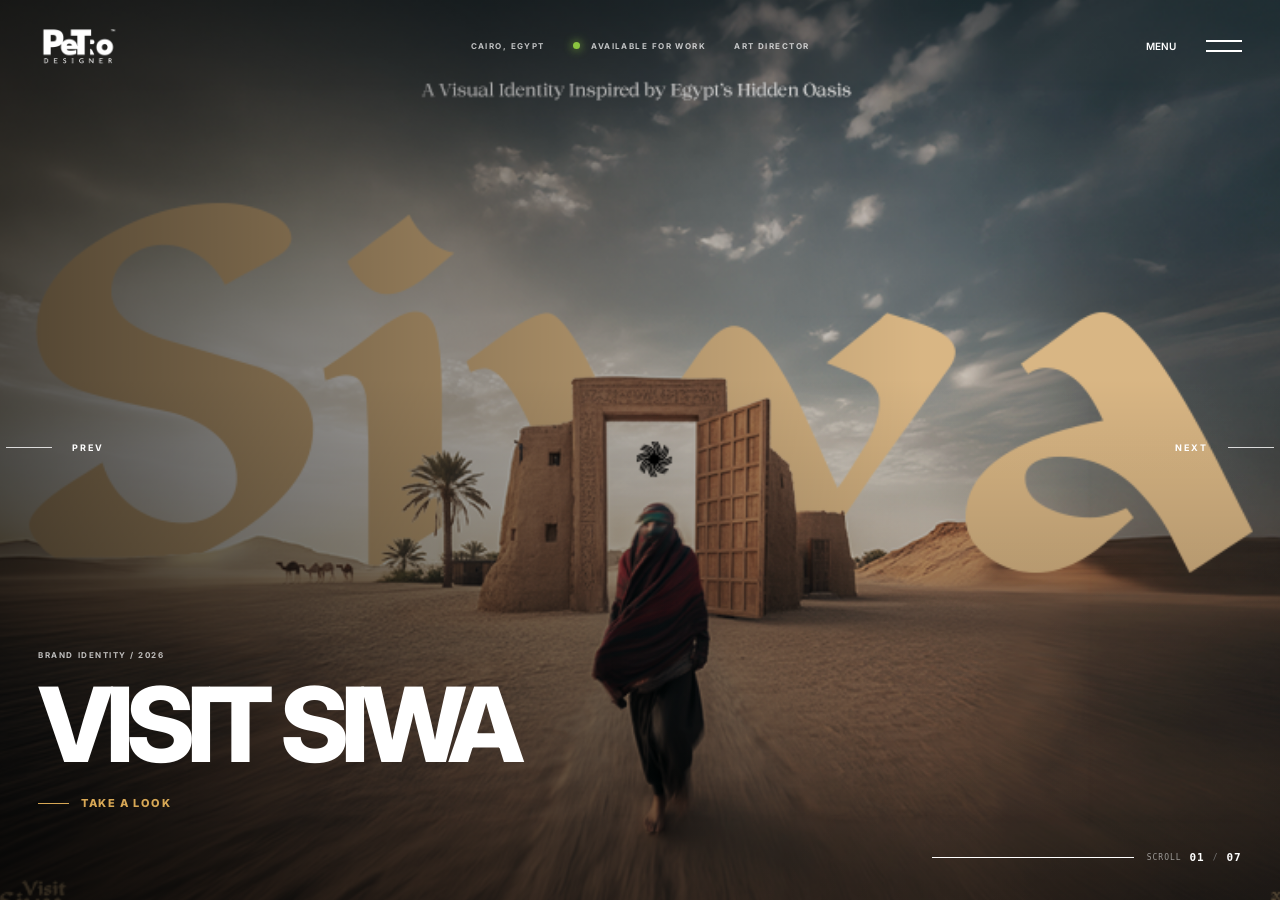
==== commit b11c9e9f: "Update portfolio website" ====
--- a/index.html
+++ b/index.html
@@ -1,112 +1,88 @@
 <!doctype html>
-<html lang="en" dir="ltr">
+<html lang="en">
 <head>
   <meta charset="utf-8">
   <meta name="viewport" content="width=device-width,initial-scale=1">
-  <meta name="description" content="Peter Said — Senior Graphic Designer, branding specialist and AI visual artist based in Cairo.">
-  <meta name="theme-color" content="#10110f">
-  <title>Peter Said — Creative Portfolio</title>
+  <meta name="description" content="Peter Said — Art Director and Senior Graphic Designer based in Cairo.">
+  <meta name="theme-color" content="#111111">
+  <title>Peter Said — Art Director</title>
   <link rel="stylesheet" href="app/emily-v3.css">
 </head>
 <body>
   <div class="pageLoader" aria-label="Loading portfolio"><i></i></div>
   <div class="pageWipe" aria-hidden="true"></div>
-  <div class="cursor" aria-hidden="true"><span>VIEW</span></div>
 
   <header class="siteHeader">
-    <a class="logo" href="#home" aria-label="Peter Said home"><img src="my%20logo.png" alt="PetRo Designer"></a>
-    <div class="headerMeta"><span>CAIRO, EGYPT</span><span class="availability"><i></i> AVAILABLE FOR WORK</span></div>
-    <div class="headerActions">
-      <button class="langToggle" type="button" aria-label="Switch language">AR</button>
-      <button class="menuToggle" type="button" aria-label="Open menu" aria-expanded="false"><span></span><span></span></button>
+    <a class="logo" href="index.html" aria-label="Peter Said home"><img src="my%20logo.png" alt="PetRo Designer"></a>
+    <div class="headerMeta">
+      <span>CAIRO, EGYPT</span>
+      <span class="availability"><i></i> AVAILABLE FOR WORK</span>
+      <span>ART DIRECTOR</span>
     </div>
+    <button class="menuToggle" type="button" aria-label="Open menu" aria-expanded="false"><b>MENU</b><span></span><span></span></button>
   </header>
 
   <aside class="menuPanel" aria-hidden="true">
     <div class="menuBackdrop"></div>
     <nav aria-label="Portfolio menu">
-      <small>MENU / 2026</small>
-      <a href="#home"><b>01</b><span data-en="Home" data-ar="الرئيسية">Home</span></a>
-      <a href="#work"><b>02</b><span data-en="Projects" data-ar="المشاريع">Projects</span></a>
-      <a href="#about"><b>03</b><span data-en="About" data-ar="عنّي">About</span></a>
-      <a href="#contact"><b>04</b><span data-en="Contact" data-ar="تواصل">Contact</span></a>
+      <a href="https://drive.google.com/drive/folders/1vxJRNq7kXAgwKekPwcZQARs0iFcwLUc6" target="_blank" rel="noopener"><strong>CV</strong><small>View experience and résumé</small></a>
+      <a href="#" data-close-menu><strong>PROJECTS</strong><small>Explore selected creative work</small></a>
+      <a href="about.html" data-page-link><strong>ABOUT</strong><small>Art direction, experience and capabilities</small></a>
+      <a href="https://wa.me/201284395374" target="_blank" rel="noopener"><strong>CONTACT</strong><small>Start a project or say hello</small></a>
     </nav>
-    <div class="menuFooter"><span>BRANDING · AI VISUALS · MOTION</span><a href="https://www.behance.net/petersaid200" target="_blank" rel="noopener">BEHANCE ↗</a></div>
+    <div class="menuFooter"><span>© 2026 PETRO DESIGNER</span><a href="https://www.behance.net/petersaid200" target="_blank" rel="noopener">BEHANCE ↗</a></div>
   </aside>
 
-  <main>
-    <section class="homeSlider" id="home" aria-label="Featured projects">
-      <article class="slide isActive" data-tone="#d8af62">
-        <img src="asst/Siwa/cover%202.png" alt="Visit Siwa travel brand identity">
-        <div class="slideShade"></div>
-        <div class="slideMeta"><span>BRAND IDENTITY</span><span>2026</span></div>
-        <div class="slideCopy"><small>01 / FEATURED PROJECT</small><h1>VISIT<br><em>SIWA.</em></h1><p data-en="A travel identity inspired by the soul of Egypt's hidden oasis." data-ar="هوية سياحية مستوحاة من روح واحة مصر الخفية.">A travel identity inspired by the soul of Egypt's hidden oasis.</p><a href="project.html?id=visit-siwa-travel">Explore project <b>↗</b></a></div>
-      </article>
-      <article class="slide" data-tone="#d2462e">
-        <img src="https://mir-s3-cdn-cf.behance.net/projects/404/374b41246552875.Y3JvcCw4MDgsNjMyLDAsMA.png" alt="SAGE brand identity">
-        <div class="slideShade"></div>
-        <div class="slideMeta"><span>STRATEGIC BRAND SYSTEM</span><span>2026</span></div>
-        <div class="slideCopy"><small>02 / FEATURED PROJECT</small><h2>SAGE<br><em>IDENTITY.</em></h2><p data-en="A refined visual system built for clarity, consistency and confidence." data-ar="نظام بصري راقٍ صُمم للوضوح والثبات والثقة.">A refined visual system built for clarity, consistency and confidence.</p><a href="project.html?id=sage-brand-identity">Explore project <b>↗</b></a></div>
-      </article>
-      <article class="slide" data-tone="#2e72e6">
-        <img src="https://mir-s3-cdn-cf.behance.net/projects/404/c59e35238525745.Y3JvcCwzOTk1LDMxMjUsMTY4LDA.png" alt="West Reb real estate identity">
-        <div class="slideShade"></div>
-        <div class="slideMeta"><span>REAL ESTATE BRANDING</span><span>2025</span></div>
-        <div class="slideCopy"><small>03 / FEATURED PROJECT</small><h2>WEST<br><em>REB.</em></h2><p data-en="A bold identity communicating trust, ambition and modern living." data-ar="هوية جريئة تعبّر عن الثقة والطموح والحياة العصرية.">A bold identity communicating trust, ambition and modern living.</p><a href="project.html?id=west-reb-identity">Explore project <b>↗</b></a></div>
-      </article>
-      <article class="slide" data-tone="#f0b520">
-        <img src="https://mir-s3-cdn-cf.behance.net/projects/404/033a94245087451.Y3JvcCw5OTgsNzgxLDIwMCww.png" alt="Hunger Station identity and packaging">
-        <div class="slideShade"></div>
-        <div class="slideMeta"><span>IDENTITY & PACKAGING</span><span>2026</span></div>
-        <div class="slideCopy"><small>04 / FEATURED PROJECT</small><h2>HUNGER<br><em>STATION.</em></h2><p data-en="An energetic food brand designed to own every delivery touchpoint." data-ar="علامة طعام حيوية مصممة لتتميز في كل نقطة تواصل.">An energetic food brand designed to own every delivery touchpoint.</p><a href="project.html?id=hunger-station">Explore project <b>↗</b></a></div>
-      </article>
-      <div class="sliderControls">
-        <button class="slidePrev" type="button" aria-label="Previous project">←</button>
-        <div class="slideProgress"><i></i></div>
-        <div class="slideCount"><b>01</b><span>/ 04</span></div>
-        <button class="slideNext" type="button" aria-label="Next project">→</button>
-      </div>
-      <a class="scrollCue" href="#work"><span>SCROLL TO EXPLORE</span><i>↓</i></a>
-    </section>
+  <main class="homeSlider" aria-label="Selected projects">
+    <article class="slide isActive" data-tone="#d7a755">
+      <img src="asst/Siwa/cover%202.png" alt="Visit Siwa travel brand identity">
+      <div class="slideShade"></div>
+      <div class="slideCopy"><small>BRAND IDENTITY / 2026</small><h1>VISIT SIWA</h1><a href="project.html?id=visit-siwa-travel" data-page-link>TAKE A LOOK</a></div>
+    </article>
+    <article class="slide" data-tone="#c9ff35">
+      <img src="https://mir-s3-cdn-cf.behance.net/projects/404/374b41246552875.Y3JvcCw4MDgsNjMyLDAsMA.png" alt="SAGE brand identity">
+      <div class="slideShade"></div>
+      <div class="slideCopy"><small>BRAND SYSTEM / 2026</small><h2>SAGE IDENTITY</h2><a href="project.html?id=sage-brand-identity" data-page-link>TAKE A LOOK</a></div>
+    </article>
+    <article class="slide" data-tone="#337ce4">
+      <img src="https://mir-s3-cdn-cf.behance.net/projects/404/c59e35238525745.Y3JvcCwzOTk1LDMxMjUsMTY4LDA.png" alt="West Reb real estate identity">
+      <div class="slideShade"></div>
+      <div class="slideCopy"><small>REAL ESTATE BRANDING / 2025</small><h2>WEST REB</h2><a href="project.html?id=west-reb-identity" data-page-link>TAKE A LOOK</a></div>
+    </article>
+    <article class="slide" data-tone="#f0b420">
+      <img src="https://mir-s3-cdn-cf.behance.net/projects/404/033a94245087451.Y3JvcCw5OTgsNzgxLDIwMCww.png" alt="Hunger Station identity and packaging">
+      <div class="slideShade"></div>
+      <div class="slideCopy"><small>IDENTITY & PACKAGING / 2026</small><h2>HUNGER STATION</h2><a href="project.html?id=hunger-station" data-page-link>TAKE A LOOK</a></div>
+    </article>
+    <article class="slide videoSlide" data-tone="#ffffff">
+      <video class="slideMedia slideVideo" autoplay muted loop playsinline preload="metadata" data-drive-id="1n6X1qP30L2xPi8EHLSIIYfeEXOTsFnZu" poster="https://drive.google.com/thumbnail?id=1n6X1qP30L2xPi8EHLSIIYfeEXOTsFnZu&sz=w1920">
+        <source src="https://drive.google.com/uc?export=download&id=1n6X1qP30L2xPi8EHLSIIYfeEXOTsFnZu" type="video/mp4">
+      </video>
+      <div class="slideShade"></div>
+      <div class="slideCopy"><small>AI FILM & MOTION / 2026</small><h2>AI MOTION</h2><a href="ai-videos.html" data-page-link>WATCH THE FILMS</a></div>
+      <button class="soundToggle" type="button" aria-label="Turn video sound on">SOUND OFF</button>
+    </article>
+    <article class="slide" data-tone="#d45583">
+      <img src="https://mir-s3-cdn-cf.behance.net/projects/404/7c14bd244431391.Y3JvcCw4MDgsNjMyLDAsMA.png" alt="Fashion for Ajurs AI photoshoot">
+      <div class="slideShade"></div>
+      <div class="slideCopy"><small>AI PHOTOSHOOT / 2026</small><h2 class="longTitle">FASHION FOR AJURS</h2><a href="project.html?id=fashion-for-ajurs" data-page-link>TAKE A LOOK</a></div>
+    </article>
+    <article class="slide" data-tone="#d84934">
+      <img src="https://mir-s3-cdn-cf.behance.net/projects/404/439ea0230891259.Y3JvcCwzODM1LDMwMDAsODUsMA.png" alt="Overthinking poster design">
+      <div class="slideShade"></div>
+      <div class="slideCopy"><small>POSTER DESIGN / 2025</small><h2>OVERTHINKING</h2><a href="project.html?id=overthinking" data-page-link>TAKE A LOOK</a></div>
+    </article>
 
-    <section class="intro" id="about">
-      <div class="sectionLabel"><span>ABOUT / PETER SAID</span><span>01</span></div>
-      <div class="introGrid">
-        <h2 data-en="I BUILD VISUAL WORLDS<br>PEOPLE <em>REMEMBER.</em>" data-ar="أبني عوالم بصرية<br><em>لا تُنسى.</em>">I BUILD VISUAL WORLDS<br>PEOPLE <em>REMEMBER.</em></h2>
-        <div><p data-en="Senior graphic designer with 7+ years of experience crafting identity systems, campaigns, packaging and AI-powered visual stories." data-ar="مصمم جرافيك أول بخبرة أكثر من 7 سنوات في صناعة الهويات والحملات والتغليف والحكايات البصرية بالذكاء الاصطناعي.">Senior graphic designer with 7+ years of experience crafting identity systems, campaigns, packaging and AI-powered visual stories.</p><a href="https://bio.site/Peter.Said" target="_blank" rel="noopener">More about me ↗</a></div>
-      </div>
-      <div class="marquee"><div>BRANDING — ART DIRECTION — AI VIDEO — SOCIAL MEDIA — PACKAGING — BRANDING — ART DIRECTION — AI VIDEO —</div></div>
-    </section>
+    <button class="slideArrow slidePrev" type="button" aria-label="Previous project"><i></i><span>PREV</span></button>
+    <button class="slideArrow slideNext" type="button" aria-label="Next project"><span>NEXT</span><i></i></button>
+    <div class="socialDock" aria-label="Social media">
+      <a href="https://www.behance.net/petersaid200" target="_blank" rel="noopener" aria-label="Behance"><img src="https://cdn.simpleicons.org/behance/ffffff" alt=""></a>
+      <a href="https://instagram.com/petrodesigner" target="_blank" rel="noopener" aria-label="Instagram"><img src="https://cdn.simpleicons.org/instagram/ffffff" alt=""></a>
+      <a href="https://facebook.com/PeterBsaid" target="_blank" rel="noopener" aria-label="Facebook"><img src="https://cdn.simpleicons.org/facebook/ffffff" alt=""></a>
+    </div>
+    <div class="slideTimeline" aria-hidden="true"><div><i></i></div><span>SCROLL</span><b class="currentSlide">01</b><em>/</em><b class="totalSlides">07</b></div>
+  </main>
 
-    <section class="work" id="work">
-      <div class="sectionLabel"><span>SELECTED WORK / 2025—2026</span><span>02</span></div>
-      <div class="workHeading"><h2>SELECTED<br><em>PROJECTS.</em></h2><p data-en="A curated archive of identities, campaigns and visual experiments." data-ar="أرشيف مختار من الهويات والحملات والتجارب البصرية.">A curated archive of identities, campaigns and visual experiments.</p></div>
-      <div class="workGrid">
-        <a class="workCard wide" href="project.html?id=visit-siwa-travel"><figure><img src="asst/Siwa/cover%202.png" alt="Visit Siwa project" loading="lazy"></figure><div><span>01 / BRAND IDENTITY</span><h3>Visit Siwa Travel</h3><b>2026 ↗</b></div></a>
-        <a class="workCard" href="project.html?id=sage-brand-identity"><figure><img src="https://mir-s3-cdn-cf.behance.net/projects/404/374b41246552875.Y3JvcCw4MDgsNjMyLDAsMA.png" alt="SAGE project" loading="lazy"></figure><div><span>02 / BRAND SYSTEM</span><h3>SAGE Identity</h3><b>2026 ↗</b></div></a>
-        <a class="workCard" href="project.html?id=west-reb-identity"><figure><img src="https://mir-s3-cdn-cf.behance.net/projects/404/c59e35238525745.Y3JvcCwzOTk1LDMxMjUsMTY4LDA.png" alt="West Reb project" loading="lazy"></figure><div><span>03 / REAL ESTATE</span><h3>West Reb</h3><b>2025 ↗</b></div></a>
-        <a class="workCard tall" href="project.html?id=fashion-for-ajurs"><figure><img src="https://mir-s3-cdn-cf.behance.net/projects/404/7c14bd244431391.Y3JvcCw4MDgsNjMyLDAsMA.png" alt="Fashion for Ajurs project" loading="lazy"></figure><div><span>04 / AI PHOTOSHOOT</span><h3>Fashion for Ajurs</h3><b>2026 ↗</b></div></a>
-        <a class="workCard wide" href="project.html?id=hunger-station"><figure><img src="https://mir-s3-cdn-cf.behance.net/projects/404/033a94245087451.Y3JvcCw5OTgsNzgxLDIwMCww.png" alt="Hunger Station project" loading="lazy"></figure><div><span>05 / PACKAGING</span><h3>Hunger Station</h3><b>2026 ↗</b></div></a>
-        <a class="workCard" href="project.html?id=overthinking"><figure><img src="https://mir-s3-cdn-cf.behance.net/projects/404/439ea0230891259.Y3JvcCwzODM1LDMwMDAsODUsMA.png" alt="Overthinking poster" loading="lazy"></figure><div><span>06 / POSTER DESIGN</span><h3>Overthinking</h3><b>2025 ↗</b></div></a>
-      </div>
-      <a class="allWork" href="https://www.behance.net/petersaid200" target="_blank" rel="noopener"><span>VIEW ALL PROJECTS</span><i>↗</i></a>
-    </section>
-
-    <section class="services">
-      <div class="sectionLabel"><span>WHAT I DO</span><span>03</span></div>
-      <div class="serviceRow"><b>01</b><h3>Brand Identity</h3><p>Strategy · Visual Systems · Guidelines · Packaging</p><i>↗</i></div>
-      <div class="serviceRow"><b>02</b><h3>AI Visuals</h3><p>Art Direction · Campaigns · Image & Video Generation</p><i>↗</i></div>
-      <div class="serviceRow"><b>03</b><h3>Social Media</h3><p>Key Visuals · Content Systems · Digital Campaigns</p><i>↗</i></div>
-    </section>
-
-    <footer id="contact">
-      <div class="sectionLabel"><span>START A PROJECT</span><span>04</span></div>
-      <p data-en="Have an idea in mind?" data-ar="عندك فكرة جديدة؟">Have an idea in mind?</p>
-      <h2 data-en="LET'S MAKE<br><em>IT REAL.</em>" data-ar="خلّينا نحولها<br><em>لحقيقة.</em>">LET'S MAKE<br><em>IT REAL.</em></h2>
-      <a class="contactButton" href="https://wa.me/201284395374" target="_blank" rel="noopener"><span>MESSAGE ME ON WHATSAPP</span><i>↗</i></a>
-      <div class="footerBottom"><span>© 2026 PETRO DESIGNER</span><div><a href="https://www.instagram.com/petrodesigner" target="_blank" rel="noopener">INSTAGRAM</a><a href="https://www.behance.net/petersaid200" target="_blank" rel="noopener">BEHANCE</a><a href="https://bio.site/Peter.Said" target="_blank" rel="noopener">ALL LINKS</a></div><a href="#home">BACK TO TOP ↑</a></div>
-    </footer>
-  </main>
   <script src="app/emily-v3.js"></script>
 </body>
 </html>
--- a/app/emily-v3.css
+++ b/app/emily-v3.css
@@ -1,15 +1,466 @@
-@import url('https://fonts.googleapis.com/css2?family=Inter:wght@400;500;600;700;800;900&family=Playfair+Display:ital,wght@1,500;1,700&display=swap');
-:root{--ink:#10110f;--paper:#f1f0e9;--acid:#c9ff35;--line:rgba(255,255,255,.2);--ease:cubic-bezier(.76,0,.24,1)}
-*{box-sizing:border-box}html{scroll-behavior:smooth}body{margin:0;background:var(--ink);color:var(--paper);font-family:Inter,Arial,sans-serif;overflow-x:hidden}body.menuOpen{overflow:hidden}a{color:inherit;text-decoration:none}button{font:inherit}img{max-width:100%}::selection{background:var(--acid);color:var(--ink)}
-.pageLoader{position:fixed;inset:0;z-index:9999;display:grid;place-items:center;background:var(--ink);transition:opacity .7s,visibility .7s}.pageLoader:before{content:"PETER SAID";position:absolute;font-size:clamp(28px,6vw,90px);font-weight:900;letter-spacing:-.07em}.pageLoader i{position:absolute;bottom:12%;width:min(360px,70vw);height:2px;overflow:hidden;background:#2d2f2b}.pageLoader i:after{content:"";display:block;width:100%;height:100%;background:var(--acid);animation:load 1.3s var(--ease) infinite}@keyframes load{from{transform:translateX(-105%)}to{transform:translateX(105%)}}.pageLoader.done{opacity:0;visibility:hidden}.pageWipe{position:fixed;inset:0;z-index:9000;pointer-events:none;background:var(--acid);transform:translateY(101%);transition:transform .65s var(--ease)}.pageWipe.go{transform:none}
-.cursor{position:fixed;left:0;top:0;z-index:9500;width:18px;height:18px;border:1px solid #fff;border-radius:50%;pointer-events:none;transform:translate(-50%,-50%);display:grid;place-items:center;transition:width .25s,height .25s,background .25s,border .25s;mix-blend-mode:difference}.cursor span{opacity:0;font-size:8px;font-weight:800;letter-spacing:.1em}.cursor.view{width:74px;height:74px;background:#fff;color:#000;mix-blend-mode:normal}.cursor.view span{opacity:1}
-.siteHeader{position:fixed;inset:0 0 auto;z-index:1000;height:90px;padding:0 4vw;display:grid;grid-template-columns:1fr auto 1fr;align-items:center;color:#fff;mix-blend-mode:difference}.logo{width:110px;height:56px;position:relative;overflow:hidden}.logo img{position:absolute;width:180px;height:180px;max-width:none;left:50%;top:50%;transform:translate(-50%,-50%);object-fit:contain;filter:invert(1) grayscale(1) brightness(3)}.headerMeta{display:flex;gap:35px;font-size:8px;letter-spacing:.18em}.availability i{display:inline-block;width:6px;height:6px;margin-right:7px;border-radius:50%;background:var(--acid)}.headerActions{justify-self:end;display:flex;align-items:center;gap:14px}.langToggle{border:0;background:none;color:inherit;font-size:10px;font-weight:700;cursor:pointer}.menuToggle{width:52px;height:52px;border:1px solid rgba(255,255,255,.45);border-radius:50%;background:none;display:grid;place-content:center;gap:6px;cursor:pointer}.menuToggle span{width:19px;height:1px;background:currentColor;transition:transform .4s}.menuOpen .menuToggle span:first-child{transform:translateY(3.5px) rotate(45deg)}.menuOpen .menuToggle span:last-child{transform:translateY(-3.5px) rotate(-45deg)}
-.menuPanel{position:fixed;inset:0;z-index:800;visibility:hidden;color:var(--paper)}.menuBackdrop{position:absolute;inset:0;background:#11120f;transform:translateY(-101%);transition:transform .8s var(--ease)}.menuPanel nav{position:relative;z-index:1;width:min(950px,88vw);margin:15vh auto 0;opacity:0;transform:translateY(45px);transition:.45s .25s}.menuPanel small{display:block;margin-bottom:25px;color:#777b72;font:9px monospace;letter-spacing:.18em}.menuPanel nav a{display:grid;grid-template-columns:55px 1fr;align-items:center;border-top:1px solid rgba(255,255,255,.18);padding:11px 0}.menuPanel nav a:last-child{border-bottom:1px solid rgba(255,255,255,.18)}.menuPanel nav b{color:var(--acid);font:9px monospace}.menuPanel nav span{font-size:clamp(44px,8vw,110px);font-weight:800;line-height:.88;letter-spacing:-.07em;transition:padding .3s,color .3s}.menuPanel nav a:hover span{padding-left:25px;color:var(--acid)}.menuFooter{position:absolute;z-index:1;left:4vw;right:4vw;bottom:35px;display:flex;justify-content:space-between;color:#81857c;font:9px monospace;letter-spacing:.15em;opacity:0;transition:opacity .4s .45s}.menuOpen .menuPanel{visibility:visible}.menuOpen .menuBackdrop{transform:none}.menuOpen .menuPanel nav{opacity:1;transform:none}.menuOpen .menuFooter{opacity:1}
-.homeSlider{height:100svh;min-height:650px;position:relative;overflow:hidden;background:#080908}.slide{position:absolute;inset:0;visibility:hidden;overflow:hidden}.slide.isActive{visibility:visible}.slide>img{width:100%;height:100%;object-fit:cover;transform:scale(1.14);filter:saturate(.75);transition:transform 1.5s var(--ease)}.slide.isActive>img{transform:scale(1)}.slideShade{position:absolute;inset:0;background:linear-gradient(90deg,rgba(0,0,0,.76),rgba(0,0,0,.05) 65%),linear-gradient(0deg,rgba(0,0,0,.46),transparent 50%)}.slideMeta{position:absolute;right:4vw;top:48%;display:flex;gap:35px;transform:rotate(90deg) translateX(50%);transform-origin:right top;color:#fff;font:8px monospace;letter-spacing:.17em}.slideCopy{position:absolute;left:7vw;bottom:12vh;width:min(760px,80vw);color:#fff}.slideCopy small{display:block;margin-bottom:22px;font:9px monospace;letter-spacing:.19em;color:var(--acid);opacity:0;transform:translateY(20px)}.slideCopy h1,.slideCopy h2{margin:0;font-size:clamp(72px,11vw,175px);font-weight:800;line-height:.69;letter-spacing:-.09em;opacity:0;transform:translateY(80px)}.slideCopy h1 em,.slideCopy h2 em{font-family:"Playfair Display",Georgia,serif;font-weight:500;color:var(--acid)}.slideCopy p{max-width:440px;margin:28px 0;color:#d4d6cf;font-size:14px;line-height:1.65;opacity:0;transform:translateY(25px)}.slideCopy>a{display:flex;align-items:center;justify-content:space-between;width:210px;padding-bottom:10px;border-bottom:1px solid rgba(255,255,255,.55);font-size:10px;font-weight:700;text-transform:uppercase;letter-spacing:.1em;opacity:0;transform:translateY(20px)}.slide.isActive .slideCopy small,.slide.isActive .slideCopy h1,.slide.isActive .slideCopy h2,.slide.isActive .slideCopy p,.slide.isActive .slideCopy>a{opacity:1;transform:none;transition:opacity .65s,transform .85s var(--ease)}.slide.isActive .slideCopy h1,.slide.isActive .slideCopy h2{transition-delay:.08s}.slide.isActive .slideCopy p{transition-delay:.16s}.slide.isActive .slideCopy>a{transition-delay:.23s}.sliderControls{position:absolute;z-index:10;right:4vw;bottom:5vh;display:flex;align-items:center;gap:14px;color:#fff}.sliderControls button{width:46px;height:46px;border:1px solid rgba(255,255,255,.45);border-radius:50%;background:rgba(0,0,0,.12);color:#fff;cursor:pointer;transition:.25s}.sliderControls button:hover{background:var(--acid);border-color:var(--acid);color:#111}.slideProgress{width:110px;height:1px;background:rgba(255,255,255,.3);overflow:hidden}.slideProgress i{display:block;width:100%;height:100%;background:var(--acid);transform-origin:left;animation:progress 6s linear}.slideProgress i.restart{animation:none}@keyframes progress{from{transform:scaleX(0)}to{transform:scaleX(1)}}.slideCount{display:flex;gap:5px;font:9px monospace}.scrollCue{position:absolute;z-index:10;left:4vw;bottom:4vh;display:flex;align-items:center;gap:15px;color:#fff;font:8px monospace;letter-spacing:.14em}.scrollCue i{width:36px;height:36px;border:1px solid rgba(255,255,255,.4);border-radius:50%;display:grid;place-items:center;font-style:normal}
-.sectionLabel{display:flex;justify-content:space-between;padding-top:14px;border-top:1px solid currentColor;font:8px monospace;letter-spacing:.17em;opacity:.65}.intro{padding:130px 4vw 0;background:var(--paper);color:var(--ink)}.introGrid{display:grid;grid-template-columns:1.35fr .65fr;gap:9vw;align-items:end;padding:90px 0 130px}.introGrid h2,.workHeading h2{margin:0;font-size:clamp(58px,8.5vw,132px);line-height:.74;letter-spacing:-.08em}.introGrid h2 em,.workHeading h2 em,footer h2 em{font-family:"Playfair Display",Georgia,serif;color:#768f28;font-weight:500}.introGrid>div p{font-size:17px;line-height:1.75;color:#555850}.introGrid>div a{display:inline-block;margin-top:25px;border-bottom:1px solid;padding-bottom:8px;font-size:10px;font-weight:700}.marquee{margin-inline:-4vw;overflow:hidden;border-block:1px solid #b9bab2;padding:18px 0}.marquee div{width:max-content;font-size:11px;font-weight:700;letter-spacing:.14em;animation:marquee 22s linear infinite}@keyframes marquee{to{transform:translateX(-50%)}}
-.work{padding:130px 4vw 150px;background:var(--paper);color:var(--ink)}.workHeading{display:grid;grid-template-columns:1fr 300px;gap:5vw;align-items:end;margin:90px 0}.workHeading p{color:#62655d;line-height:1.6}.workGrid{display:grid;grid-template-columns:repeat(2,1fr);gap:110px 24px}.workCard.wide{grid-column:1/-1}.workCard:nth-child(even){margin-top:140px}.workCard figure{height:62vh;min-height:480px;margin:0;overflow:hidden;background:#ccc}.workCard.wide figure{height:78vh}.workCard.tall figure{height:78vh}.workCard img{width:100%;height:100%;object-fit:cover;filter:grayscale(.35) saturate(.8);transition:transform 1.2s var(--ease),filter .5s}.workCard:hover img{transform:scale(1.045);filter:none}.workCard>div{display:grid;grid-template-columns:1fr auto;align-items:end;padding-top:20px}.workCard span{grid-column:1/-1;color:#777a72;font:8px monospace;letter-spacing:.15em}.workCard h3{margin:9px 0 0;font-size:clamp(28px,4vw,62px);line-height:.9;letter-spacing:-.06em}.workCard b{font-size:10px}.allWork{width:100%;margin-top:120px;padding:22px 0;border-block:1px solid;display:flex;justify-content:space-between;font-size:12px;font-weight:800;letter-spacing:.1em}.allWork i{font-style:normal;font-size:22px}
-.services{padding:120px 4vw;background:var(--acid);color:var(--ink)}.serviceRow{display:grid;grid-template-columns:55px 1fr minmax(260px,420px) 50px;align-items:center;padding:30px 0;border-bottom:1px solid rgba(16,17,15,.35)}.serviceRow:first-of-type{margin-top:80px;border-top:1px solid rgba(16,17,15,.35)}.serviceRow b{font:9px monospace}.serviceRow h3{margin:0;font-size:clamp(38px,6vw,90px);line-height:.8;letter-spacing:-.07em}.serviceRow p{color:#3c4916;font-size:12px}.serviceRow i{font-size:25px;font-style:normal;transition:transform .3s}.serviceRow:hover i{transform:rotate(45deg)}
-footer{padding:130px 4vw 30px;text-align:center;background:var(--ink);color:var(--paper)}footer>p{margin-top:110px;color:var(--acid);font:9px monospace;letter-spacing:.16em}footer h2{margin:30px auto 65px;font-size:clamp(75px,12vw,185px);line-height:.7;letter-spacing:-.09em}footer h2 em{color:var(--acid)}.contactButton{max-width:760px;margin:auto;padding:22px 25px;border:1px solid var(--line);display:flex;justify-content:space-between;font-size:11px;font-weight:700;letter-spacing:.12em;transition:.3s}.contactButton:hover{background:var(--acid);border-color:var(--acid);color:var(--ink)}.contactButton i{font-style:normal}.footerBottom{display:grid;grid-template-columns:1fr auto 1fr;align-items:center;margin-top:130px;padding-top:24px;border-top:1px solid var(--line);font:8px monospace;letter-spacing:.14em;color:#7f827a;text-align:left}.footerBottom div{display:flex;gap:24px}.footerBottom>a{justify-self:end}
-[dir="rtl"] body{font-family:"Somar Sans",Tahoma,Arial,sans-serif}[dir="rtl"] .slideCopy{left:auto;right:7vw;text-align:right}[dir="rtl"] .slideShade{transform:scaleX(-1)}[dir="rtl"] .menuPanel nav a:hover span{padding-left:0;padding-right:25px}[dir="rtl"] .introGrid,[dir="rtl"] .workHeading{text-align:right}
-@media(max-width:760px){.cursor{display:none}.siteHeader{height:72px;padding:0 5vw;grid-template-columns:1fr auto}.headerMeta{display:none}.logo{width:82px}.logo img{width:140px;height:140px}.menuToggle{width:44px;height:44px}.menuPanel nav{margin-top:18vh}.menuPanel nav a{grid-template-columns:38px 1fr}.menuPanel nav span{font-size:15vw}.menuFooter span{display:none}.slideMeta{display:none}.slideCopy{left:6vw;right:6vw;bottom:16vh;width:auto}.slideCopy h1,.slideCopy h2{font-size:18vw}.slideCopy p{font-size:13px;max-width:82%}.sliderControls{right:5vw;bottom:4vh}.slideProgress{display:none}.scrollCue{display:none}.intro,.work,.services,footer{padding-left:5vw;padding-right:5vw}.introGrid{grid-template-columns:1fr;padding:70px 0 90px}.introGrid h2,.workHeading h2{font-size:15vw}.introGrid>div{margin-top:40px}.workHeading{grid-template-columns:1fr;margin:70px 0}.workGrid{grid-template-columns:1fr;gap:65px}.workCard.wide{grid-column:auto}.workCard:nth-child(even){margin-top:0}.workCard figure,.workCard.wide figure,.workCard.tall figure{height:58vh;min-height:430px}.workCard h3{font-size:11vw}.serviceRow{grid-template-columns:35px 1fr 30px}.serviceRow p{grid-column:2/4;margin-bottom:0}.serviceRow h3{font-size:12vw}.serviceRow i{grid-column:3;grid-row:1}.footerBottom{grid-template-columns:1fr;gap:22px;text-align:center}.footerBottom div{justify-content:center;flex-wrap:wrap}.footerBottom>a{justify-self:center}footer h2{font-size:18vw}}
-@media(prefers-reduced-motion:reduce){html{scroll-behavior:auto}.pageLoader i:after,.slideProgress i,.marquee div{animation:none}.slide>img,.slideCopy>*{transition:none!important}}
+@import url('https://fonts.googleapis.com/css2?family=Inter:wght@400;500;600;700;800;900&display=swap');
+
+:root{
+  --ink:#111;
+  --paper:#fff;
+  --acid:#c9ff35;
+  --tone:#c9ff35;
+  --ease:cubic-bezier(.76,0,.24,1);
+}
+
+*{box-sizing:border-box}
+html,body{
+  width:100%;
+  height:100%;
+  margin:0;
+  overflow:hidden;
+  background:var(--ink);
+  color:var(--paper);
+  font-family:Inter,Arial,sans-serif;
+}
+a{color:inherit;text-decoration:none}
+button{font:inherit}
+::selection{background:var(--acid);color:#111}
+
+.pageLoader{
+  position:fixed;
+  inset:0;
+  z-index:9999;
+  display:grid;
+  place-items:center;
+  background:#111;
+  transition:opacity .65s,visibility .65s;
+}
+.pageLoader:before{
+  content:"PETER SAID";
+  font-size:clamp(28px,6vw,88px);
+  font-weight:900;
+  letter-spacing:-.07em;
+}
+.pageLoader i{
+  position:absolute;
+  bottom:12%;
+  width:min(340px,70vw);
+  height:2px;
+  overflow:hidden;
+  background:#333;
+}
+.pageLoader i:after{
+  content:"";
+  display:block;
+  width:100%;
+  height:100%;
+  background:#fff;
+  animation:load 1.1s var(--ease) infinite;
+}
+@keyframes load{from{transform:translateX(-105%)}to{transform:translateX(105%)}}
+.pageLoader.done{opacity:0;visibility:hidden}
+
+.pageWipe{
+  position:fixed;
+  inset:0;
+  z-index:9000;
+  pointer-events:none;
+  background:#0d0d0d;
+  opacity:0;
+  visibility:hidden;
+  transition:opacity .58s var(--ease),visibility .58s;
+}
+.pageWipe.go{opacity:1;visibility:visible}
+
+.siteHeader{
+  position:fixed;
+  inset:0 0 auto;
+  z-index:1000;
+  height:92px;
+  padding:0 3vw;
+  display:grid;
+  grid-template-columns:1fr auto 1fr;
+  align-items:center;
+  color:#fff;
+}
+.logo{
+  width:82px;
+  height:58px;
+  position:relative;
+  overflow:hidden;
+}
+.logo img{
+  position:absolute;
+  width:140px;
+  height:140px;
+  max-width:none;
+  left:50%;
+  top:50%;
+  transform:translate(-50%,-50%);
+  object-fit:contain;
+  filter:invert(1) grayscale(1) brightness(3);
+  mix-blend-mode:screen;
+}
+.headerMeta{
+  display:flex;
+  align-items:center;
+  gap:28px;
+  color:rgba(255,255,255,.72);
+  font-size:8px;
+  font-weight:700;
+  letter-spacing:.18em;
+}
+.availability i{
+  display:inline-block;
+  width:7px;
+  height:7px;
+  margin-right:8px;
+  border-radius:50%;
+  background:#8bc53f;
+  box-shadow:0 0 10px #8bc53f;
+}
+.menuToggle{
+  position:relative;
+  justify-self:end;
+  display:flex;
+  align-items:center;
+  min-width:96px;
+  height:44px;
+  padding:0 52px 0 0;
+  border:0;
+  background:none;
+  color:#fff;
+  cursor:pointer;
+}
+.menuToggle b{font-size:10px;font-weight:600}
+.menuToggle span{
+  position:absolute;
+  right:0;
+  width:36px;
+  height:2px;
+  background:#fff;
+  transition:transform .4s var(--ease),margin .4s var(--ease);
+}
+.menuToggle span:first-of-type{margin-top:-10px}
+.menuToggle span:last-child{margin-top:10px}
+.menuOpen .menuToggle span:first-of-type{margin:0;transform:rotate(45deg)}
+.menuOpen .menuToggle span:last-child{margin:0;transform:rotate(-45deg)}
+
+.menuPanel{
+  position:fixed;
+  inset:0;
+  z-index:800;
+  visibility:hidden;
+  color:#fff;
+}
+.menuBackdrop{
+  position:absolute;
+  inset:0;
+  background:#141414;
+  transform:translateY(-101%);
+  transition:transform .72s var(--ease);
+}
+.menuPanel nav{
+  position:relative;
+  z-index:1;
+  width:min(520px,82vw);
+  margin:16vh auto 0;
+  opacity:0;
+  transform:translateY(55px);
+  transition:opacity .42s .25s,transform .65s .25s var(--ease);
+}
+.menuPanel nav a{display:block;padding:13px 0}
+.menuPanel nav strong{
+  display:block;
+  font-size:clamp(27px,3vw,45px);
+  line-height:1;
+  font-weight:800;
+  transition:color .25s,transform .35s;
+}
+.menuPanel nav small{
+  display:block;
+  margin-top:10px;
+  color:#4f524e;
+  font-size:12px;
+}
+.menuPanel nav a:hover strong{color:var(--acid);transform:translateX(12px)}
+.menuFooter{
+  position:absolute;
+  z-index:1;
+  left:3vw;
+  right:3vw;
+  bottom:32px;
+  display:flex;
+  justify-content:space-between;
+  color:#666a64;
+  font-size:9px;
+  letter-spacing:.13em;
+  opacity:0;
+  transition:opacity .4s .45s;
+}
+.menuOpen .menuPanel{visibility:visible}
+.menuOpen .menuBackdrop{transform:none}
+.menuOpen .menuPanel nav{opacity:1;transform:none}
+.menuOpen .menuFooter{opacity:1}
+
+.homeSlider{
+  position:relative;
+  width:100%;
+  height:100%;
+  overflow:hidden;
+  background:#080808;
+  touch-action:none;
+  user-select:none;
+}
+.homeSlider.isDragging{cursor:grabbing}
+.slide{
+  position:absolute;
+  inset:0;
+  z-index:1;
+  visibility:hidden;
+  overflow:hidden;
+  background:#090909;
+}
+.slide.isActive{z-index:2;visibility:visible}
+.slide.isIncoming,.slide.isOutgoing{visibility:visible;pointer-events:none}
+.slide.isIncoming{z-index:4}
+.slide.isOutgoing{z-index:3}
+.slide.enterNext{animation:revealNext 1.12s var(--ease) both}
+.slide.enterPrev{animation:revealPrev 1.12s var(--ease) both}
+@keyframes revealNext{from{clip-path:inset(0 0 0 100%)}to{clip-path:inset(0)}}
+@keyframes revealPrev{from{clip-path:inset(0 100% 0 0)}to{clip-path:inset(0)}}
+
+.slide>img,.slideMedia,.driveFrame{
+  position:absolute;
+  inset:-3%;
+  width:106%;
+  height:106%;
+  border:0;
+  object-fit:cover;
+  filter:grayscale(.48) saturate(.7);
+  transform:scale(1.065);
+  transition:transform 1.25s var(--ease),filter .7s;
+}
+.slide.isActive>img,.slide.isActive>.slideMedia,.slide.isActive>.driveFrame{
+  transform:scale(1);
+  filter:grayscale(.18) saturate(.9);
+}
+.videoSlide .slideMedia,.videoSlide .driveFrame{filter:none}
+.driveFrame{pointer-events:none}
+.videoSlide.playerActive .driveFrame{pointer-events:auto;inset:0;width:100%;height:100%}
+.slide.enterNext>img,.slide.enterNext>.slideMedia,.slide.enterNext>.driveFrame{
+  animation:mediaEnterNext 1.3s var(--ease) both;
+}
+.slide.enterPrev>img,.slide.enterPrev>.slideMedia,.slide.enterPrev>.driveFrame{
+  animation:mediaEnterPrev 1.3s var(--ease) both;
+}
+.slide.leaveNext>img,.slide.leaveNext>.slideMedia,.slide.leaveNext>.driveFrame{
+  animation:mediaLeaveNext 1.12s var(--ease) both;
+}
+.slide.leavePrev>img,.slide.leavePrev>.slideMedia,.slide.leavePrev>.driveFrame{
+  animation:mediaLeavePrev 1.12s var(--ease) both;
+}
+@keyframes mediaEnterNext{from{transform:translateX(7%) scale(1.1)}to{transform:translateX(0) scale(1)}}
+@keyframes mediaEnterPrev{from{transform:translateX(-7%) scale(1.1)}to{transform:translateX(0) scale(1)}}
+@keyframes mediaLeaveNext{to{transform:translateX(-4%) scale(1.05);filter:grayscale(.7) brightness(.72)}}
+@keyframes mediaLeavePrev{to{transform:translateX(4%) scale(1.05);filter:grayscale(.7) brightness(.72)}}
+
+.slideShade{
+  position:absolute;
+  inset:0;
+  pointer-events:none;
+  background:
+    linear-gradient(90deg,rgba(0,0,0,.65),rgba(0,0,0,.06) 72%),
+    linear-gradient(0deg,rgba(0,0,0,.42),transparent 58%);
+}
+.slideCopy{
+  position:absolute;
+  z-index:5;
+  left:3vw;
+  bottom:10vh;
+  width:94vw;
+  color:#fff;
+}
+.slideCopy small{
+  display:block;
+  margin-bottom:25px;
+  color:rgba(255,255,255,.72);
+  font-size:8px;
+  font-weight:700;
+  letter-spacing:.19em;
+  opacity:0;
+  transform:translateY(20px);
+}
+.slideCopy h1,.slideCopy h2{
+  margin:0;
+  width:max-content;
+  max-width:94vw;
+  white-space:nowrap;
+  font-size:clamp(58px,8.1vw,148px);
+  font-weight:800;
+  line-height:.78;
+  letter-spacing:-.075em;
+  opacity:0;
+  transform:translateY(65px);
+}
+.slideCopy h2.longTitle{font-size:clamp(49px,6.55vw,122px)}
+.slideCopy a{
+  display:flex;
+  align-items:center;
+  gap:12px;
+  width:max-content;
+  margin-top:30px;
+  color:var(--tone);
+  font-size:11px;
+  font-weight:800;
+  letter-spacing:.14em;
+  opacity:0;
+  transform:translateY(18px);
+}
+.slideCopy a:before{content:"";width:31px;height:1px;background:currentColor}
+.slide.isActive .slideCopy small,
+.slide.isActive .slideCopy h1,
+.slide.isActive .slideCopy h2,
+.slide.isActive .slideCopy a{
+  opacity:1;
+  transform:none;
+  transition:opacity .55s,transform .8s var(--ease);
+}
+.slide.isActive .slideCopy h1,.slide.isActive .slideCopy h2{transition-delay:.1s}
+.slide.isActive .slideCopy a{transition-delay:.19s}
+.slide.isOutgoing .slideCopy{animation:copyLeaves .55s var(--ease) both}
+@keyframes copyLeaves{to{opacity:0;transform:translateX(-40px)}}
+
+.slideArrow{
+  position:absolute;
+  z-index:30;
+  top:49%;
+  display:flex;
+  align-items:center;
+  gap:20px;
+  border:0;
+  background:none;
+  color:#fff;
+  cursor:pointer;
+  font-size:9px;
+  font-weight:700;
+  letter-spacing:.22em;
+}
+.slideArrow i{
+  display:block;
+  width:46px;
+  height:1px;
+  background:rgba(255,255,255,.8);
+  transition:width .3s,background .3s;
+}
+.slidePrev{left:0}
+.slideNext{right:0}
+.slideArrow:hover i{width:72px;background:#fff}
+.slideArrow:hover span{opacity:.65}
+
+.soundToggle{
+  position:absolute;
+  z-index:20;
+  right:3vw;
+  bottom:10vh;
+  padding:10px 14px;
+  border:1px solid rgba(255,255,255,.55);
+  border-radius:999px;
+  background:rgba(0,0,0,.28);
+  color:#fff;
+  cursor:pointer;
+  font-size:8px;
+  font-weight:700;
+  letter-spacing:.16em;
+  backdrop-filter:blur(10px);
+}
+.soundToggle:before{
+  content:"";
+  display:inline-block;
+  width:6px;
+  height:6px;
+  margin-right:8px;
+  border-radius:50%;
+  background:currentColor;
+}
+
+.socialDock{
+  position:absolute;
+  z-index:40;
+  left:50%;
+  bottom:3.8vh;
+  display:flex;
+  align-items:center;
+  gap:17px;
+  transform:translateX(-50%);
+}
+.socialDock a{
+  display:grid;
+  width:26px;
+  height:26px;
+  place-items:center;
+  opacity:.64;
+  transition:opacity .25s,transform .3s var(--ease);
+}
+.socialDock a:hover{opacity:1;transform:translateY(-4px)}
+.socialDock img{display:block;width:14px;height:14px;object-fit:contain}
+
+.slideTimeline{
+  position:absolute;
+  z-index:30;
+  right:3vw;
+  bottom:4vh;
+  width:310px;
+  display:grid;
+  grid-template-columns:1fr auto auto auto auto;
+  align-items:center;
+  gap:8px;
+  color:#fff;
+  font:8px monospace;
+  letter-spacing:.12em;
+}
+.slideTimeline>div{height:1px;background:rgba(255,255,255,.35);overflow:hidden}
+.slideTimeline>div i{display:block;width:100%;height:100%;background:#fff;transform-origin:left}
+.slideTimeline.animate>div i{animation:timeline 1.12s var(--ease)}
+@keyframes timeline{0%{transform:scaleX(0)}100%{transform:scaleX(1)}}
+.slideTimeline span{margin-left:5px;color:rgba(255,255,255,.55)}
+.slideTimeline b{font-size:11px}
+.slideTimeline em{font-style:normal;color:#777}
+
+@media(max-width:760px){
+  .siteHeader{height:75px;padding:0 5vw;grid-template-columns:1fr auto}
+  .headerMeta{
+    position:absolute;
+    top:83px;
+    left:5vw;
+    right:5vw;
+    justify-content:flex-start;
+    gap:14px;
+    flex-wrap:wrap;
+  }
+  .headerMeta span{font-size:6px}
+  .logo{width:70px}
+  .logo img{width:125px;height:125px}
+  .menuToggle{min-width:85px;padding-right:42px}
+  .menuToggle span{right:0;width:29px}
+  .menuPanel nav{margin-top:17vh}
+  .menuPanel nav a{padding:11px 0}
+  .menuPanel nav strong{font-size:10vw}
+  .menuFooter{left:5vw;right:5vw}
+  .slideCopy{left:5vw;bottom:17vh;width:90vw}
+  .slideCopy small{margin-bottom:16px}
+  .slideCopy h1,.slideCopy h2{font-size:13.1vw;max-width:90vw;letter-spacing:-.07em}
+  .slideCopy h2.longTitle{font-size:9.5vw}
+  .slideCopy a{margin-top:22px}
+  .slideArrow{top:auto;bottom:4vh}
+  .slideArrow i{width:30px}
+  .slidePrev{left:5vw}
+  .slideNext{right:5vw}
+  .socialDock{bottom:3.2vh;gap:11px}
+  .socialDock a{width:23px;height:23px}
+  .socialDock img{width:12px;height:12px}
+  .slideTimeline{right:5vw;left:5vw;bottom:9vh;width:auto}
+  .slideTimeline span{display:none}
+  .soundToggle{right:5vw;bottom:15.5vh}
+}
+
+@media(prefers-reduced-motion:reduce){
+  .pageLoader i:after,.slideTimeline.animate>div i{animation:none}
+  .slide,.slide>img,.slideMedia,.slideCopy>*{animation:none!important;transition:none!important}
+}
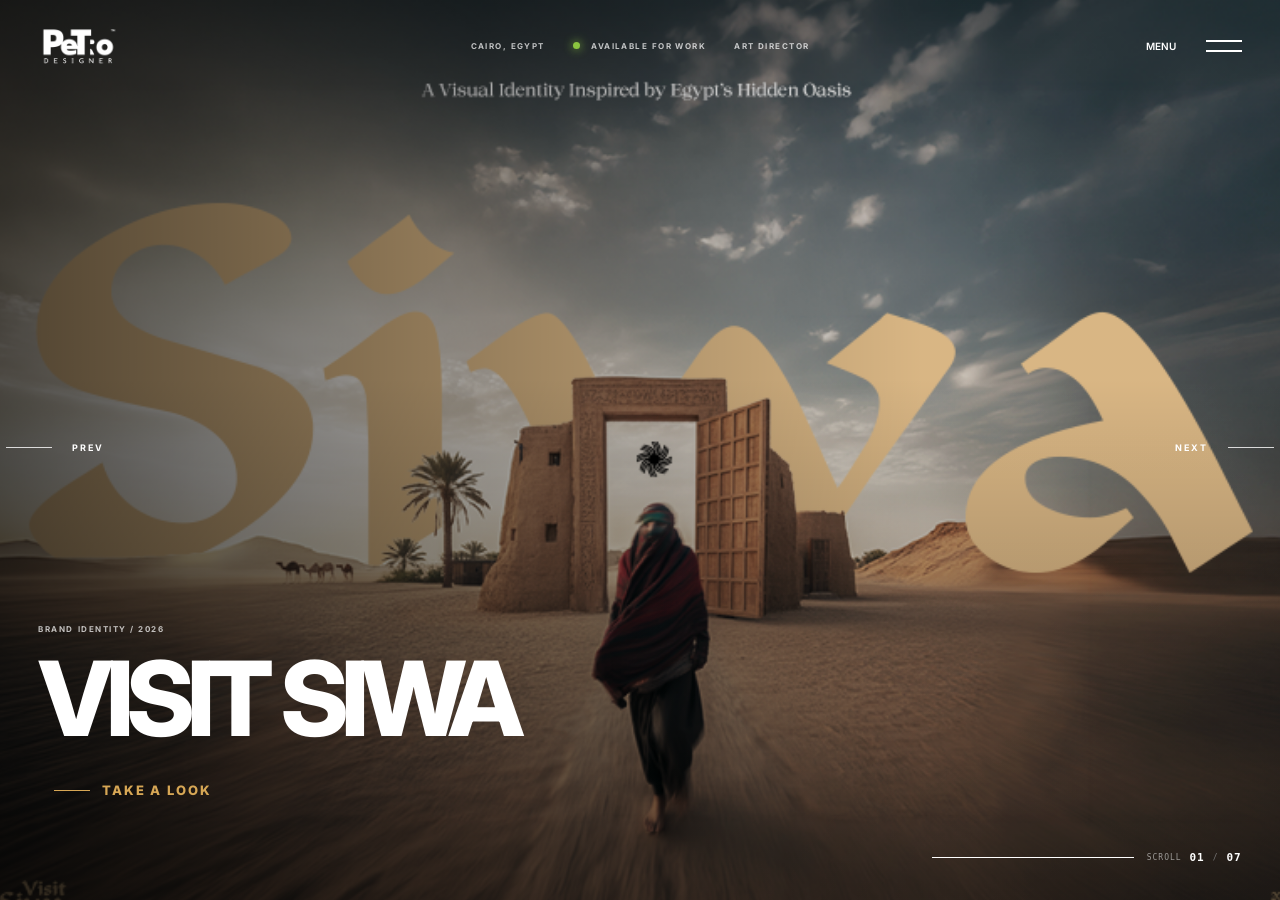
==== commit dc2338c9: "Update portfolio website" ====
--- a/index.html
+++ b/index.html
@@ -55,8 +55,8 @@
       <div class="slideCopy"><small>IDENTITY & PACKAGING / 2026</small><h2>HUNGER STATION</h2><a href="project.html?id=hunger-station" data-page-link>TAKE A LOOK</a></div>
     </article>
     <article class="slide videoSlide" data-tone="#ffffff">
-      <video class="slideMedia slideVideo" autoplay muted loop playsinline preload="metadata" data-drive-id="1n6X1qP30L2xPi8EHLSIIYfeEXOTsFnZu" poster="https://drive.google.com/thumbnail?id=1n6X1qP30L2xPi8EHLSIIYfeEXOTsFnZu&sz=w1920">
-        <source src="https://drive.google.com/uc?export=download&id=1n6X1qP30L2xPi8EHLSIIYfeEXOTsFnZu" type="video/mp4">
+      <video class="slideMedia slideVideo" autoplay muted loop playsinline preload="metadata" poster="asst/ai-motion/covers/01-twukies.png">
+        <source src="asst/ai-motion/home/ai-motion-cover.mp4" type="video/mp4">
       </video>
       <div class="slideShade"></div>
       <div class="slideCopy"><small>AI FILM & MOTION / 2026</small><h2>AI MOTION</h2><a href="ai-videos.html" data-page-link>WATCH THE FILMS</a></div>
--- a/app/emily-v3.css
+++ b/app/emily-v3.css
@@ -159,27 +159,72 @@
 .menuPanel nav{
   position:relative;
   z-index:1;
-  width:min(520px,82vw);
-  margin:16vh auto 0;
+  width:min(1080px,86vw);
+  height:min(62vh,590px);
+  margin:15vh auto 0;
+  display:grid;
+  grid-template-columns:repeat(2,minmax(0,1fr));
+  grid-template-rows:repeat(2,minmax(0,1fr));
+  counter-reset:menu-item;
+  border-top:1px solid rgba(255,255,255,.15);
+  border-left:1px solid rgba(255,255,255,.15);
   opacity:0;
   transform:translateY(55px);
   transition:opacity .42s .25s,transform .65s .25s var(--ease);
 }
-.menuPanel nav a{display:block;padding:13px 0}
+.menuPanel nav a{
+  position:relative;
+  display:flex;
+  flex-direction:column;
+  justify-content:flex-end;
+  min-width:0;
+  padding:38px 42px;
+  border-right:1px solid rgba(255,255,255,.15);
+  border-bottom:1px solid rgba(255,255,255,.15);
+  overflow:hidden;
+  counter-increment:menu-item;
+  transition:background .42s var(--ease),color .42s var(--ease);
+}
+.menuPanel nav a:before{
+  content:"0" counter(menu-item);
+  position:absolute;
+  top:28px;
+  left:40px;
+  color:#777b75;
+  font:9px/1 monospace;
+  letter-spacing:.2em;
+  transition:color .35s,transform .42s var(--ease);
+}
+.menuPanel nav a:after{
+  content:"\2197";
+  position:absolute;
+  top:24px;
+  right:36px;
+  color:#777b75;
+  font-size:20px;
+  transition:color .35s,transform .42s var(--ease);
+}
 .menuPanel nav strong{
   display:block;
-  font-size:clamp(27px,3vw,45px);
-  line-height:1;
+  font-size:clamp(32px,3.25vw,52px);
+  line-height:.95;
+  letter-spacing:-.045em;
   font-weight:800;
-  transition:color .25s,transform .35s;
+  transition:color .35s,transform .42s var(--ease);
 }
 .menuPanel nav small{
   display:block;
-  margin-top:10px;
-  color:#4f524e;
+  max-width:300px;
+  margin-top:17px;
+  color:#747872;
   font-size:12px;
-}
-.menuPanel nav a:hover strong{color:var(--acid);transform:translateX(12px)}
+  line-height:1.55;
+  letter-spacing:.01em;
+  transition:color .35s,transform .42s var(--ease);
+}
+.menuPanel nav a:hover{background:var(--acid);color:#0a0c0b}
+.menuPanel nav a:hover:before,.menuPanel nav a:hover:after{color:#0a0c0b;transform:translate(4px,-4px)}
+.menuPanel nav a:hover strong,.menuPanel nav a:hover small{color:#0a0c0b;transform:translateX(8px)}
 .menuFooter{
   position:absolute;
   z-index:1;
@@ -301,19 +346,46 @@
 }
 .slideCopy h2.longTitle{font-size:clamp(49px,6.55vw,122px)}
 .slideCopy a{
+  --circle-progress:0deg;
+  position:relative;
+  isolation:isolate;
   display:flex;
   align-items:center;
   gap:12px;
   width:max-content;
   margin-top:30px;
+  padding:12px 16px;
   color:var(--tone);
-  font-size:11px;
+  font-size:13px;
   font-weight:800;
   letter-spacing:.14em;
   opacity:0;
   transform:translateY(18px);
 }
-.slideCopy a:before{content:"";width:31px;height:1px;background:currentColor}
+.slideCopy a:before{content:"";width:36px;height:1px;background:currentColor}
+.slideCopy a:after{
+  content:"";
+  position:absolute;
+  z-index:-1;
+  inset:-9px -15px -10px -12px;
+  border-radius:50%;
+  pointer-events:none;
+  background:conic-gradient(from -82deg,currentColor 0 var(--circle-progress),transparent var(--circle-progress) 360deg);
+  -webkit-mask:radial-gradient(ellipse at center,transparent 60%,#000 62%,#000 66%,transparent 68%);
+  mask:radial-gradient(ellipse at center,transparent 60%,#000 62%,#000 66%,transparent 68%);
+  transform:rotate(-4deg) scale(.96);
+  opacity:0;
+}
+.slide.isActive .slideCopy a:after{animation:ctaCircle 2.65s var(--ease) infinite}
+@property --circle-progress{syntax:"<angle>";inherits:false;initial-value:0deg}
+@keyframes ctaCircle{
+  0%,8%{--circle-progress:0deg;opacity:0;transform:rotate(-4deg) scale(.93)}
+  15%{opacity:.9}
+  56%{--circle-progress:360deg;opacity:.9;transform:rotate(-4deg) scale(1)}
+  76%{--circle-progress:360deg;opacity:.9}
+  100%{--circle-progress:360deg;opacity:0;transform:rotate(-4deg) scale(1.08)}
+}
+.slideCopy a:hover:after{animation-duration:1.45s}
 .slide.isActive .slideCopy small,
 .slide.isActive .slideCopy h1,
 .slide.isActive .slideCopy h2,
@@ -439,15 +511,18 @@
   .logo img{width:125px;height:125px}
   .menuToggle{min-width:85px;padding-right:42px}
   .menuToggle span{right:0;width:29px}
-  .menuPanel nav{margin-top:17vh}
-  .menuPanel nav a{padding:11px 0}
-  .menuPanel nav strong{font-size:10vw}
+  .menuPanel nav{width:90vw;height:min(62vh,520px);margin-top:17vh}
+  .menuPanel nav a{padding:24px 20px}
+  .menuPanel nav a:before{top:18px;left:19px;font-size:7px}
+  .menuPanel nav a:after{top:14px;right:17px;font-size:16px}
+  .menuPanel nav strong{font-size:clamp(24px,7vw,34px);line-height:1}
+  .menuPanel nav small{margin-top:11px;font-size:9px;line-height:1.4}
   .menuFooter{left:5vw;right:5vw}
   .slideCopy{left:5vw;bottom:17vh;width:90vw}
   .slideCopy small{margin-bottom:16px}
   .slideCopy h1,.slideCopy h2{font-size:13.1vw;max-width:90vw;letter-spacing:-.07em}
   .slideCopy h2.longTitle{font-size:9.5vw}
-  .slideCopy a{margin-top:22px}
+  .slideCopy a{margin-top:22px;padding:10px 13px;font-size:11px}
   .slideArrow{top:auto;bottom:4vh}
   .slideArrow i{width:30px}
   .slidePrev{left:5vw}
@@ -463,4 +538,5 @@
 @media(prefers-reduced-motion:reduce){
   .pageLoader i:after,.slideTimeline.animate>div i{animation:none}
   .slide,.slide>img,.slideMedia,.slideCopy>*{animation:none!important;transition:none!important}
-}
+  .slideCopy a:after{animation:none!important;opacity:.8;--circle-progress:360deg}
+}
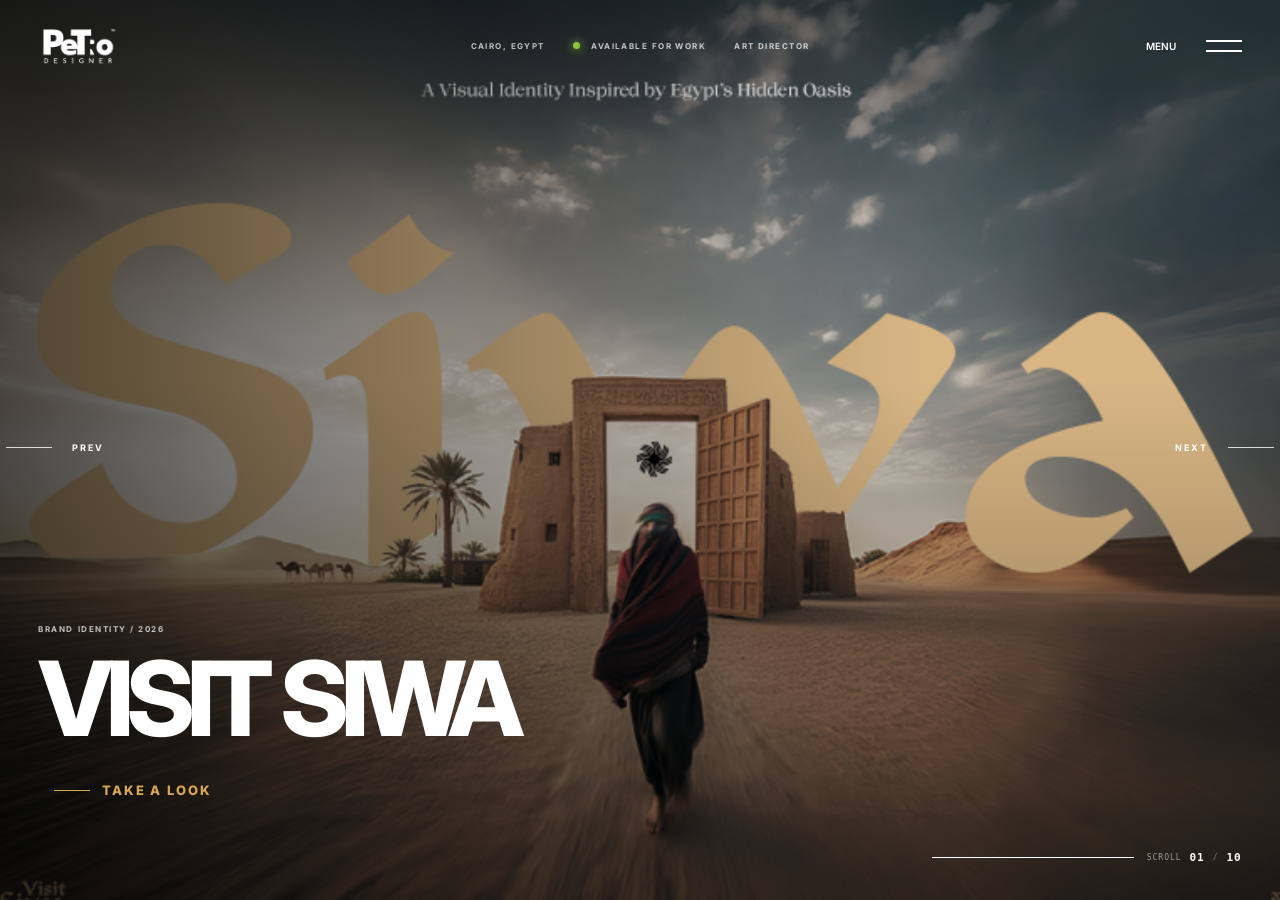
==== commit 014ffa2a: "Update portfolio website" ====
--- a/index.html
+++ b/index.html
@@ -28,8 +28,23 @@
       <a href="https://drive.google.com/drive/folders/1vxJRNq7kXAgwKekPwcZQARs0iFcwLUc6" target="_blank" rel="noopener"><strong>CV</strong><small>View experience and résumé</small></a>
       <a href="#" data-close-menu><strong>PROJECTS</strong><small>Explore selected creative work</small></a>
       <a href="about.html" data-page-link><strong>ABOUT</strong><small>Art direction, experience and capabilities</small></a>
-      <a href="https://wa.me/201284395374" target="_blank" rel="noopener"><strong>CONTACT</strong><small>Start a project or say hello</small></a>
     </nav>
+    <section class="menuContact" aria-labelledby="menuContactTitle">
+      <div class="menuContactCopy">
+        <small>CONNECT WITH ME / 01—07</small>
+        <h2 id="menuContactTitle">LET'S TALK.</h2>
+        <p>Choose the platform that works best for you. I’m always open to new projects, collaborations and creative conversations.</p>
+      </div>
+      <div class="menuContactIcons" aria-label="Contact Peter Said">
+        <a href="https://www.facebook.com/pet2r.per2ns" target="_blank" rel="noopener" aria-label="Facebook"><img src="asst/icons/facebook.svg" alt=""><span>Facebook</span></a>
+        <a href="https://wa.me/201284395374" target="_blank" rel="noopener" aria-label="WhatsApp"><img src="asst/icons/whatsapp.svg" alt=""><span>WhatsApp</span></a>
+        <a href="https://www.instagram.com/petrodesigner" target="_blank" rel="noopener" aria-label="Instagram"><img src="asst/icons/instagram.svg" alt=""><span>Instagram</span></a>
+        <a href="mailto:peter.said200@gmail.com" aria-label="Email Peter Said"><img src="asst/icons/email.svg" alt=""><span>Email</span></a>
+        <a href="https://www.behance.net/petersaid200" target="_blank" rel="noopener" aria-label="Behance"><img src="asst/icons/behance.svg" alt=""><span>Behance</span></a>
+        <a href="https://www.tiktok.com/@petersaid53" target="_blank" rel="noopener" aria-label="TikTok"><img src="asst/icons/tiktok.svg" alt=""><span>TikTok</span></a>
+        <a href="https://linkedin.com/in/peter-said-a06bb7255/" target="_blank" rel="noopener" aria-label="LinkedIn"><img src="asst/icons/linkedin.svg" alt=""><span>LinkedIn</span></a>
+      </div>
+    </section>
     <div class="menuFooter"><span>© 2026 PETRO DESIGNER</span><a href="https://www.behance.net/petersaid200" target="_blank" rel="noopener">BEHANCE ↗</a></div>
   </aside>
 
@@ -40,19 +55,19 @@
       <div class="slideCopy"><small>BRAND IDENTITY / 2026</small><h1>VISIT SIWA</h1><a href="project.html?id=visit-siwa-travel" data-page-link>TAKE A LOOK</a></div>
     </article>
     <article class="slide" data-tone="#c9ff35">
-      <img src="https://mir-s3-cdn-cf.behance.net/projects/404/374b41246552875.Y3JvcCw4MDgsNjMyLDAsMA.png" alt="SAGE brand identity">
+      <img src="asst/SAGE%20Brand%20identity/cover.png" alt="SAGE Brand Identity">
       <div class="slideShade"></div>
-      <div class="slideCopy"><small>BRAND SYSTEM / 2026</small><h2>SAGE IDENTITY</h2><a href="project.html?id=sage-brand-identity" data-page-link>TAKE A LOOK</a></div>
+      <div class="slideCopy"><small>BRAND IDENTITY / 2026</small><h2 class="longTitle">SAGE BRAND IDENTITY</h2><a href="project.html?id=sage-brand-identity" data-page-link>TAKE A LOOK</a></div>
     </article>
     <article class="slide" data-tone="#337ce4">
-      <img src="https://mir-s3-cdn-cf.behance.net/projects/404/c59e35238525745.Y3JvcCwzOTk1LDMxMjUsMTY4LDA.png" alt="West Reb real estate identity">
+      <img src="asst/west%20reb%20Brand%20Identity/cover.png" alt="West Reb Brand Identity">
       <div class="slideShade"></div>
-      <div class="slideCopy"><small>REAL ESTATE BRANDING / 2025</small><h2>WEST REB</h2><a href="project.html?id=west-reb-identity" data-page-link>TAKE A LOOK</a></div>
+      <div class="slideCopy"><small>REAL ESTATE BRANDING / 2025</small><h2 class="longTitle">WEST REB BRAND IDENTITY</h2><a href="project.html?id=west-reb-identity" data-page-link>TAKE A LOOK</a></div>
     </article>
     <article class="slide" data-tone="#f0b420">
-      <img src="https://mir-s3-cdn-cf.behance.net/projects/404/033a94245087451.Y3JvcCw5OTgsNzgxLDIwMCww.png" alt="Hunger Station identity and packaging">
+      <img src="asst/Hunger%20Station%20identity%20%26%20Packaging/cover.png" alt="Hunger Station Identity and Packaging">
       <div class="slideShade"></div>
-      <div class="slideCopy"><small>IDENTITY & PACKAGING / 2026</small><h2>HUNGER STATION</h2><a href="project.html?id=hunger-station" data-page-link>TAKE A LOOK</a></div>
+      <div class="slideCopy"><small>IDENTITY &amp; PACKAGING / 2026</small><h2 class="xlongTitle">HUNGER STATION IDENTITY &amp; PACKAGING</h2><a href="project.html?id=hunger-station" data-page-link>TAKE A LOOK</a></div>
     </article>
     <article class="slide videoSlide" data-tone="#ffffff">
       <video class="slideMedia slideVideo" autoplay muted loop playsinline preload="metadata" poster="asst/ai-motion/covers/01-twukies.png">
@@ -63,14 +78,29 @@
       <button class="soundToggle" type="button" aria-label="Turn video sound on">SOUND OFF</button>
     </article>
     <article class="slide" data-tone="#d45583">
-      <img src="https://mir-s3-cdn-cf.behance.net/projects/404/7c14bd244431391.Y3JvcCw4MDgsNjMyLDAsMA.png" alt="Fashion for Ajurs AI photoshoot">
+      <img src="asst/Ai%20Photoshoot%20Fashion%20For%20Ajurs/cover.png" alt="AI Photoshoot Fashion For Ajurs">
       <div class="slideShade"></div>
-      <div class="slideCopy"><small>AI PHOTOSHOOT / 2026</small><h2 class="longTitle">FASHION FOR AJURS</h2><a href="project.html?id=fashion-for-ajurs" data-page-link>TAKE A LOOK</a></div>
+      <div class="slideCopy"><small>AI PHOTOSHOOT / 2026</small><h2 class="xlongTitle">AI PHOTOSHOOT FASHION FOR AJURS</h2><a href="project.html?id=fashion-for-ajurs" data-page-link>TAKE A LOOK</a></div>
     </article>
     <article class="slide" data-tone="#d84934">
-      <img src="https://mir-s3-cdn-cf.behance.net/projects/404/439ea0230891259.Y3JvcCwzODM1LDMwMDAsODUsMA.png" alt="Overthinking poster design">
+      <img src="asst/OVERTHINKING%20-%20Poster%20Design/cover.png" alt="Overthinking Poster Design">
       <div class="slideShade"></div>
-      <div class="slideCopy"><small>POSTER DESIGN / 2025</small><h2>OVERTHINKING</h2><a href="project.html?id=overthinking" data-page-link>TAKE A LOOK</a></div>
+      <div class="slideCopy"><small>POSTER DESIGN / 2025</small><h2 class="longTitle">OVERTHINKING — POSTER DESIGN</h2><a href="project.html?id=overthinking" data-page-link>TAKE A LOOK</a></div>
+    </article>
+    <article class="slide" data-tone="#9edbff">
+      <img src="asst/Dsat%20Real%20Estate%20Brand%20Identity/cover.png" alt="DSAT Real Estate Brand Identity">
+      <div class="slideShade"></div>
+      <div class="slideCopy"><small>REAL ESTATE BRANDING / 2025</small><h2 class="xlongTitle">DSAT REAL ESTATE BRAND IDENTITY</h2><a href="project.html?id=dsat-real-estate" data-page-link>TAKE A LOOK</a></div>
+    </article>
+    <article class="slide" data-tone="#e1c6ff">
+      <img src="asst/Skincare%20Identity%20%E2%80%94%20cosmetics%20Packaging/cover.png" alt="Skincare Identity cosmetics Packaging">
+      <div class="slideShade"></div>
+      <div class="slideCopy"><small>COSMETICS BRANDING / 2025</small><h2 class="xlongTitle">SKINCARE IDENTITY — COSMETICS PACKAGING</h2><a href="project.html?id=skincare-identity" data-page-link>TAKE A LOOK</a></div>
+    </article>
+    <article class="slide" data-tone="#ff7854">
+      <img src="asst/Ta3lmha%20Rebranding/cover.png" alt="Ta3lmha Rebranding">
+      <div class="slideShade"></div>
+      <div class="slideCopy"><small>REBRANDING / 2025</small><h2 class="longTitle">TA3LMHA REBRANDING</h2><a href="project.html?id=ta3lmha-rebranding" data-page-link>TAKE A LOOK</a></div>
     </article>
 
     <button class="slideArrow slidePrev" type="button" aria-label="Previous project"><i></i><span>PREV</span></button>
--- a/app/emily-v3.css
+++ b/app/emily-v3.css
@@ -159,12 +159,12 @@
 .menuPanel nav{
   position:relative;
   z-index:1;
-  width:min(1080px,86vw);
-  height:min(62vh,590px);
+  width:min(1220px,88vw);
+  height:min(31vh,285px);
   margin:15vh auto 0;
   display:grid;
-  grid-template-columns:repeat(2,minmax(0,1fr));
-  grid-template-rows:repeat(2,minmax(0,1fr));
+  grid-template-columns:repeat(3,minmax(0,1fr));
+  grid-template-rows:1fr;
   counter-reset:menu-item;
   border-top:1px solid rgba(255,255,255,.15);
   border-left:1px solid rgba(255,255,255,.15);
@@ -206,7 +206,7 @@
 }
 .menuPanel nav strong{
   display:block;
-  font-size:clamp(32px,3.25vw,52px);
+  font-size:clamp(30px,3vw,50px);
   line-height:.95;
   letter-spacing:-.045em;
   font-weight:800;
@@ -225,6 +225,78 @@
 .menuPanel nav a:hover{background:var(--acid);color:#0a0c0b}
 .menuPanel nav a:hover:before,.menuPanel nav a:hover:after{color:#0a0c0b;transform:translate(4px,-4px)}
 .menuPanel nav a:hover strong,.menuPanel nav a:hover small{color:#0a0c0b;transform:translateX(8px)}
+.menuContact{
+  position:relative;
+  z-index:1;
+  width:min(1220px,88vw);
+  min-height:210px;
+  margin:0 auto;
+  display:grid;
+  grid-template-columns:minmax(270px,.78fr) minmax(0,1.22fr);
+  border-left:1px solid rgba(255,255,255,.15);
+  border-bottom:1px solid rgba(255,255,255,.15);
+  opacity:0;
+  transform:translateY(35px);
+  transition:opacity .45s .34s,transform .7s .34s var(--ease);
+}
+.menuContactCopy{
+  padding:31px 38px;
+  border-right:1px solid rgba(255,255,255,.15);
+}
+.menuContactCopy>small{
+  color:#777b75;
+  font:8px/1 monospace;
+  letter-spacing:.19em;
+}
+.menuContactCopy h2{
+  margin:28px 0 10px;
+  font-size:clamp(30px,3.1vw,50px);
+  line-height:.9;
+  letter-spacing:-.05em;
+}
+.menuContactCopy p{
+  max-width:410px;
+  margin:0;
+  color:#777b75;
+  font-size:11px;
+  line-height:1.6;
+}
+.menuContactIcons{
+  display:grid;
+  grid-template-columns:repeat(7,minmax(0,1fr));
+}
+.menuContactIcons a{
+  position:relative;
+  display:flex;
+  align-items:center;
+  justify-content:center;
+  flex-direction:column;
+  gap:16px;
+  min-width:0;
+  border-right:1px solid rgba(255,255,255,.15);
+  overflow:hidden;
+  transition:background .38s var(--ease),color .38s var(--ease);
+}
+.menuContactIcons img{
+  width:25px;
+  height:25px;
+  object-fit:contain;
+  filter:invert(1);
+  transition:filter .35s,transform .5s var(--ease);
+}
+.menuContactIcons span{
+  color:#777b75;
+  font-size:7px;
+  font-weight:700;
+  letter-spacing:.12em;
+  text-transform:uppercase;
+  transition:color .35s,transform .5s var(--ease);
+}
+.menuContactIcons a:hover{background:var(--acid);color:#0a0c0b}
+.menuContactIcons a:hover img{filter:none;transform:translateY(-5px) scale(1.2) rotate(-7deg)}
+.menuContactIcons a:hover span{color:#0a0c0b;transform:translateY(2px)}
+.menuContactIcons a[aria-label="WhatsApp"] img{filter:invert(1) grayscale(1) brightness(3) contrast(8)}
+.menuContactIcons a[aria-label="WhatsApp"]:hover img{filter:none}
 .menuFooter{
   position:absolute;
   z-index:1;
@@ -242,6 +314,7 @@
 .menuOpen .menuPanel{visibility:visible}
 .menuOpen .menuBackdrop{transform:none}
 .menuOpen .menuPanel nav{opacity:1;transform:none}
+.menuOpen .menuContact{opacity:1;transform:none}
 .menuOpen .menuFooter{opacity:1}
 
 .homeSlider{
@@ -345,6 +418,7 @@
   transform:translateY(65px);
 }
 .slideCopy h2.longTitle{font-size:clamp(49px,6.55vw,122px)}
+.slideCopy h2.xlongTitle{font-size:clamp(34px,4.65vw,86px);letter-spacing:-.06em}
 .slideCopy a{
   --circle-progress:0deg;
   position:relative;
@@ -511,17 +585,25 @@
   .logo img{width:125px;height:125px}
   .menuToggle{min-width:85px;padding-right:42px}
   .menuToggle span{right:0;width:29px}
-  .menuPanel nav{width:90vw;height:min(62vh,520px);margin-top:17vh}
-  .menuPanel nav a{padding:24px 20px}
+  .menuPanel{overflow-y:auto}
+  .menuPanel nav{width:90vw;height:230px;margin-top:15vh}
+  .menuPanel nav a{padding:24px 14px}
   .menuPanel nav a:before{top:18px;left:19px;font-size:7px}
   .menuPanel nav a:after{top:14px;right:17px;font-size:16px}
-  .menuPanel nav strong{font-size:clamp(24px,7vw,34px);line-height:1}
+  .menuPanel nav strong{font-size:clamp(19px,5.6vw,30px);line-height:1}
   .menuPanel nav small{margin-top:11px;font-size:9px;line-height:1.4}
-  .menuFooter{left:5vw;right:5vw}
+  .menuContact{width:90vw;min-height:310px;grid-template-columns:1fr}
+  .menuContactCopy{padding:24px 20px;border-right:0;border-bottom:1px solid rgba(255,255,255,.15)}
+  .menuContactCopy h2{margin-top:20px}
+  .menuContactIcons{min-height:160px;grid-template-columns:repeat(4,minmax(0,1fr))}
+  .menuContactIcons a{min-height:80px;border-bottom:1px solid rgba(255,255,255,.15)}
+  .menuContactIcons img{width:20px;height:20px}
+  .menuFooter{position:relative;left:auto;right:auto;bottom:auto;margin:28px 5vw 24px}
   .slideCopy{left:5vw;bottom:17vh;width:90vw}
   .slideCopy small{margin-bottom:16px}
   .slideCopy h1,.slideCopy h2{font-size:13.1vw;max-width:90vw;letter-spacing:-.07em}
   .slideCopy h2.longTitle{font-size:9.5vw}
+  .slideCopy h2.xlongTitle{font-size:7.2vw;letter-spacing:-.045em}
   .slideCopy a{margin-top:22px;padding:10px 13px;font-size:11px}
   .slideArrow{top:auto;bottom:4vh}
   .slideArrow i{width:30px}
